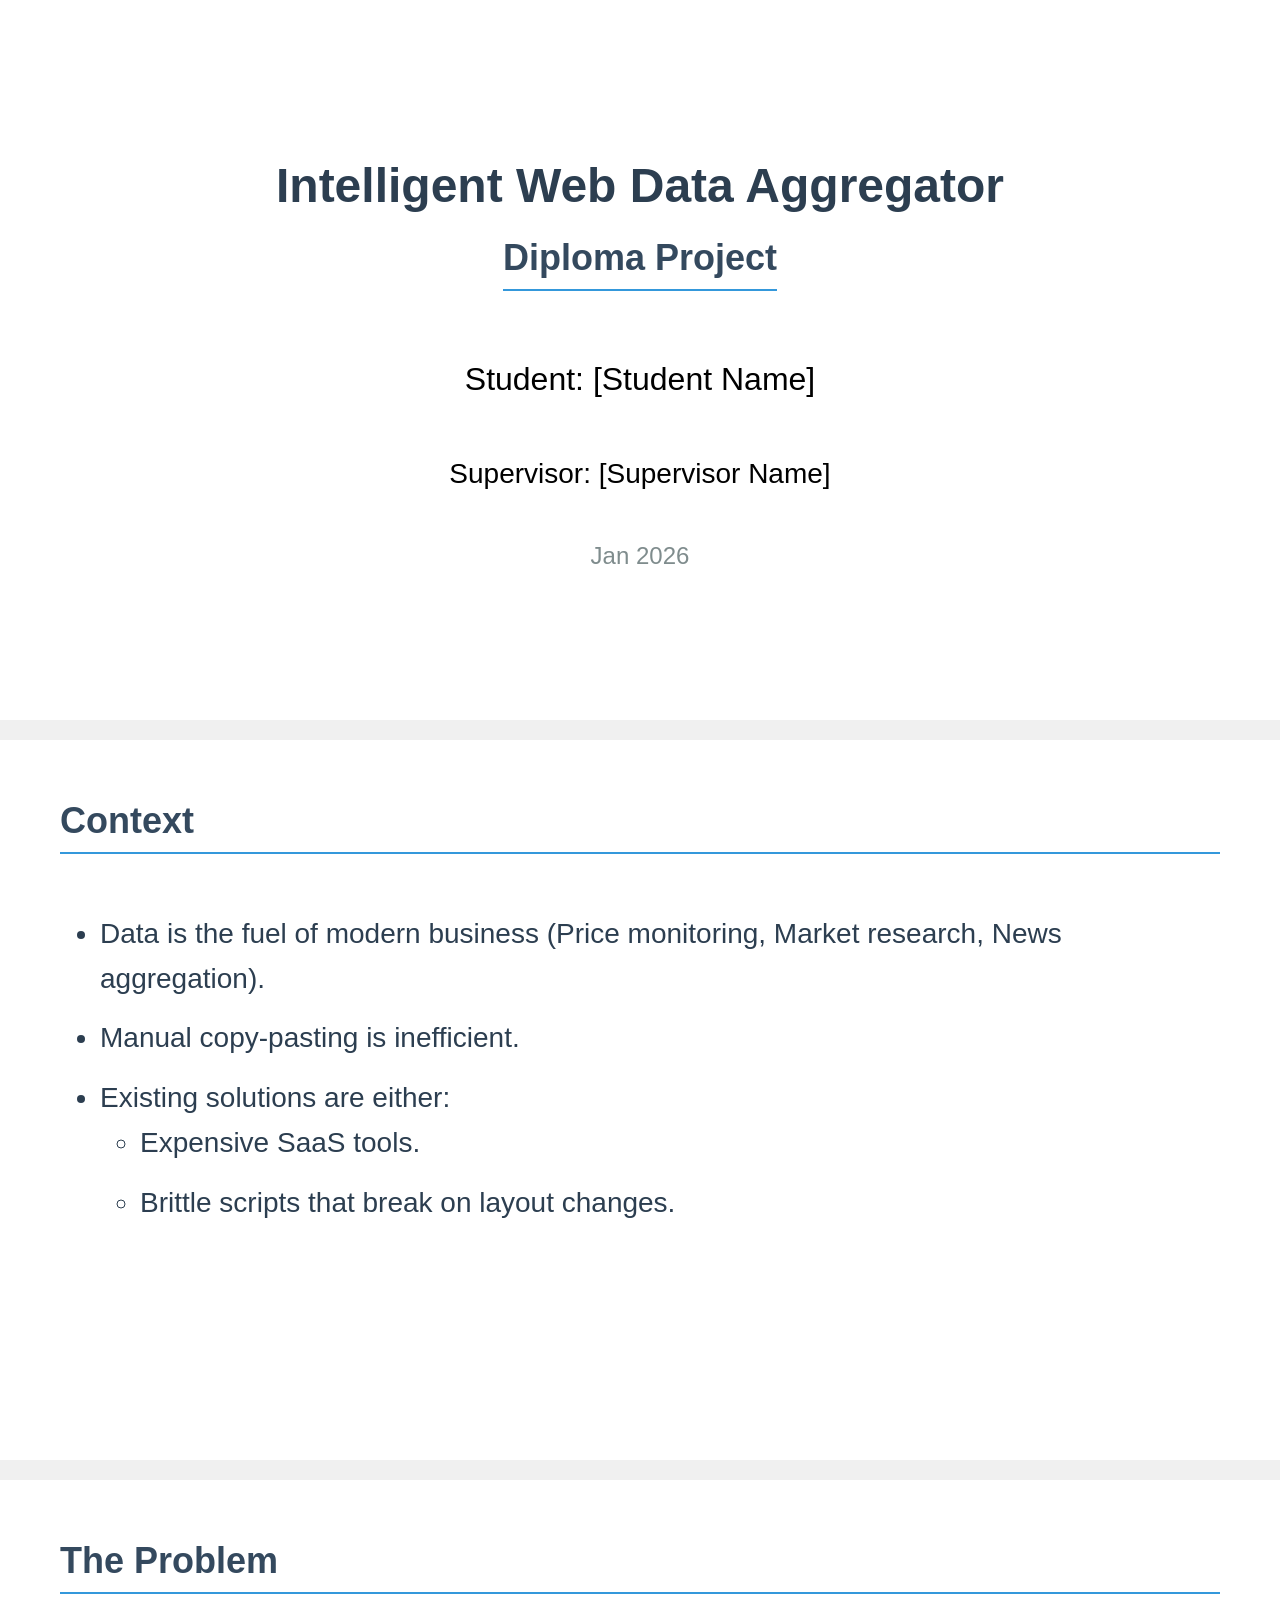
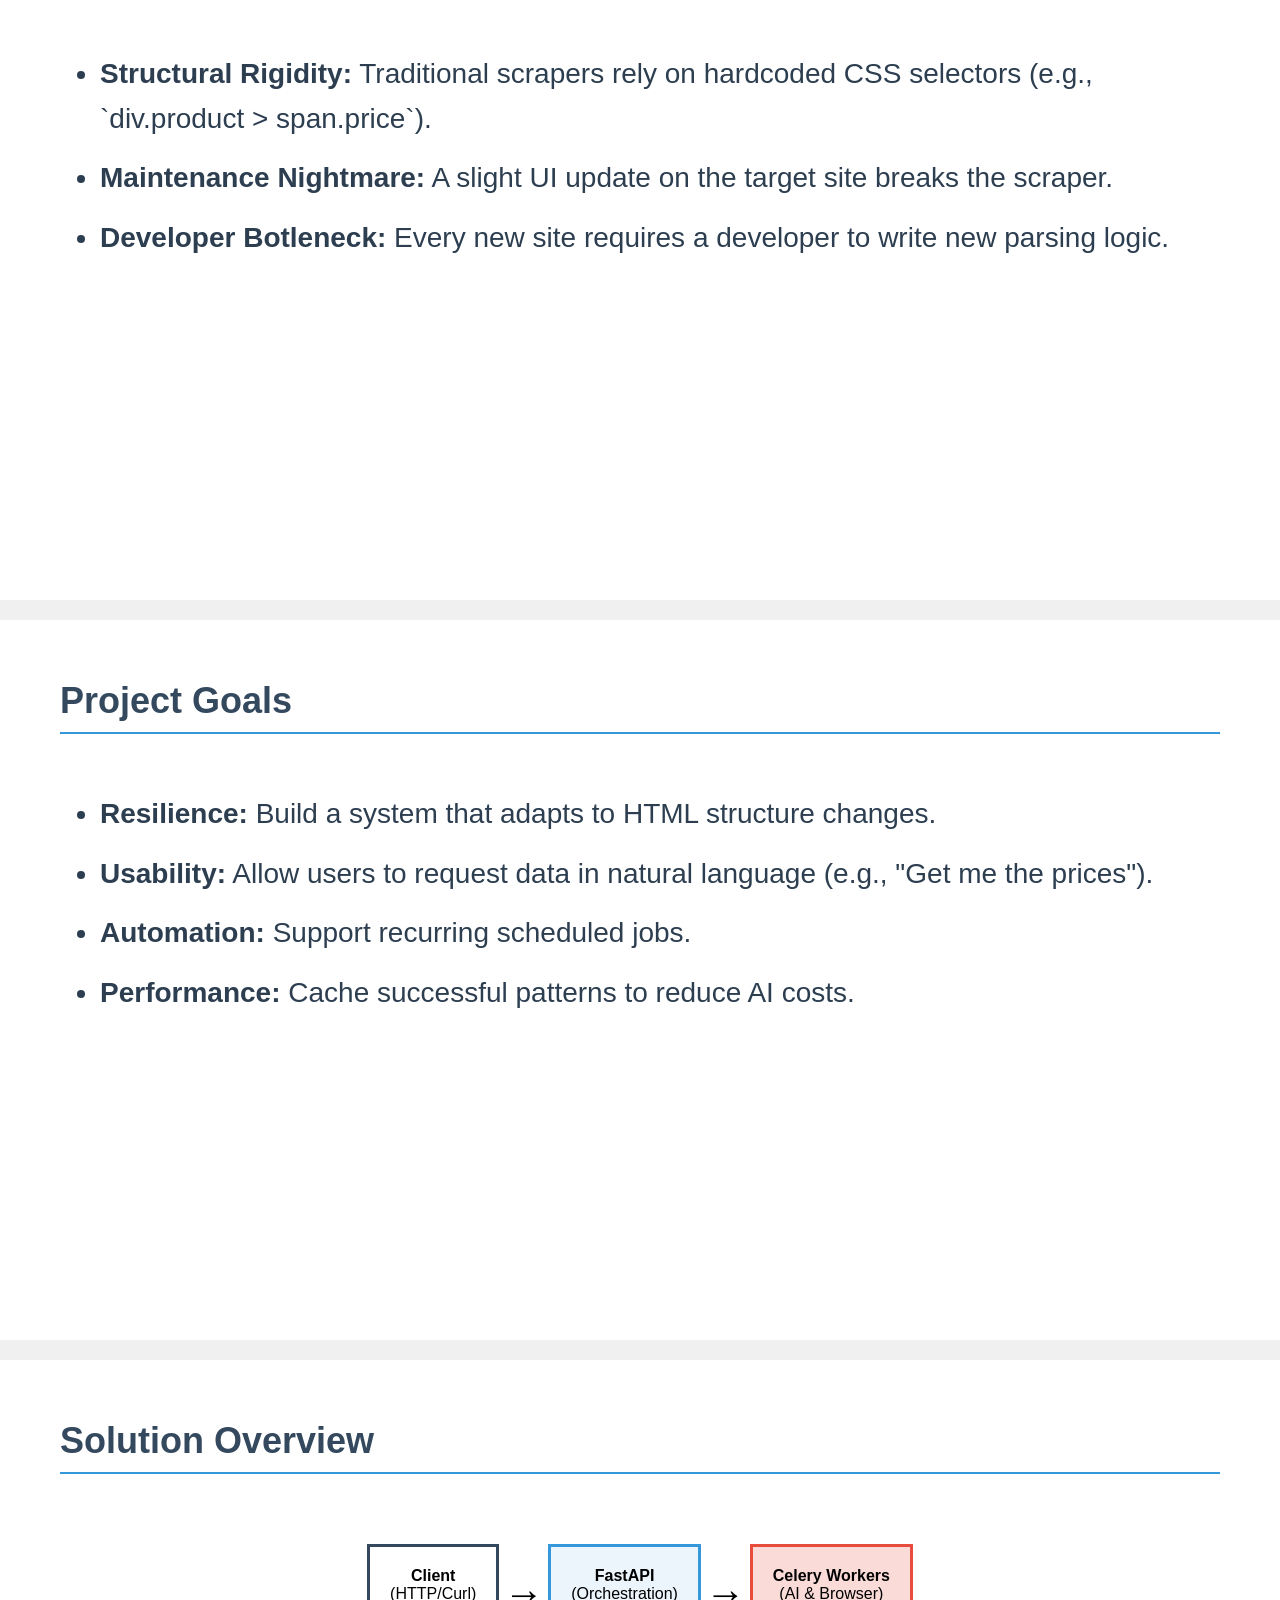
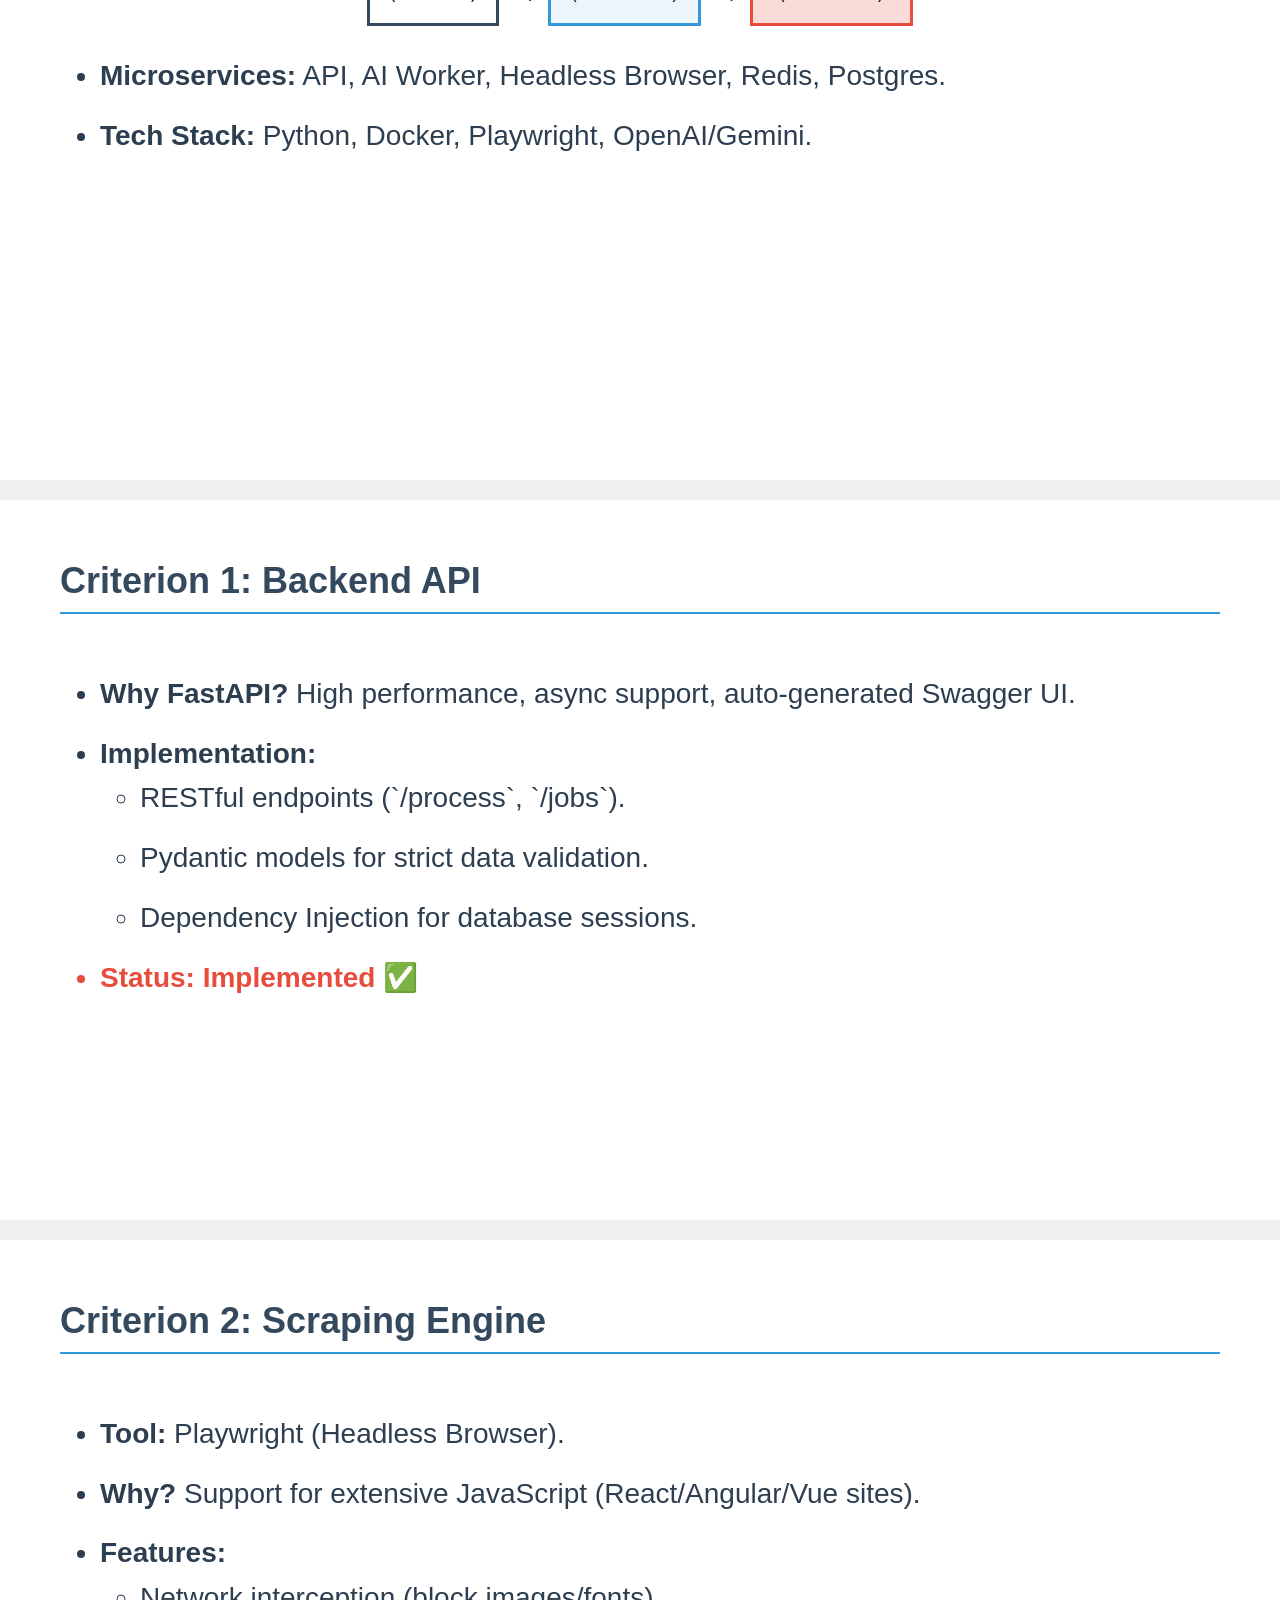
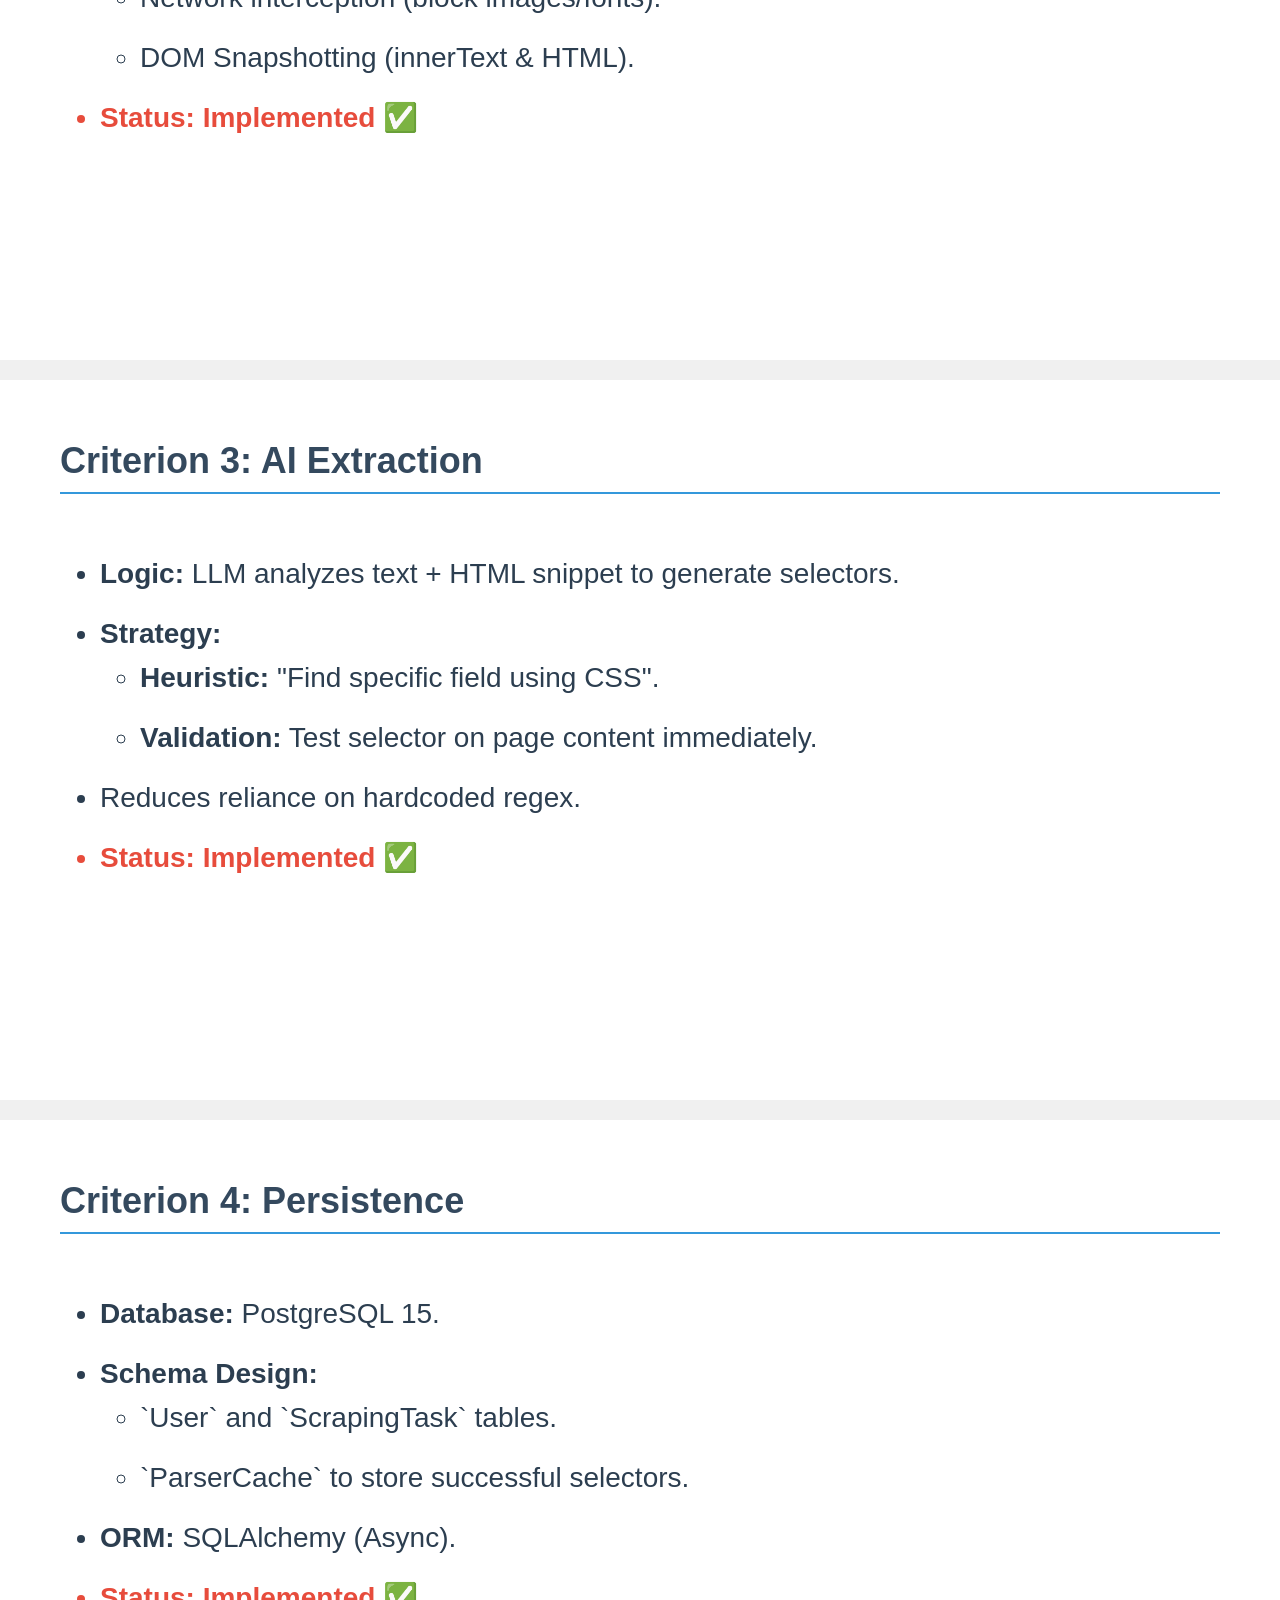
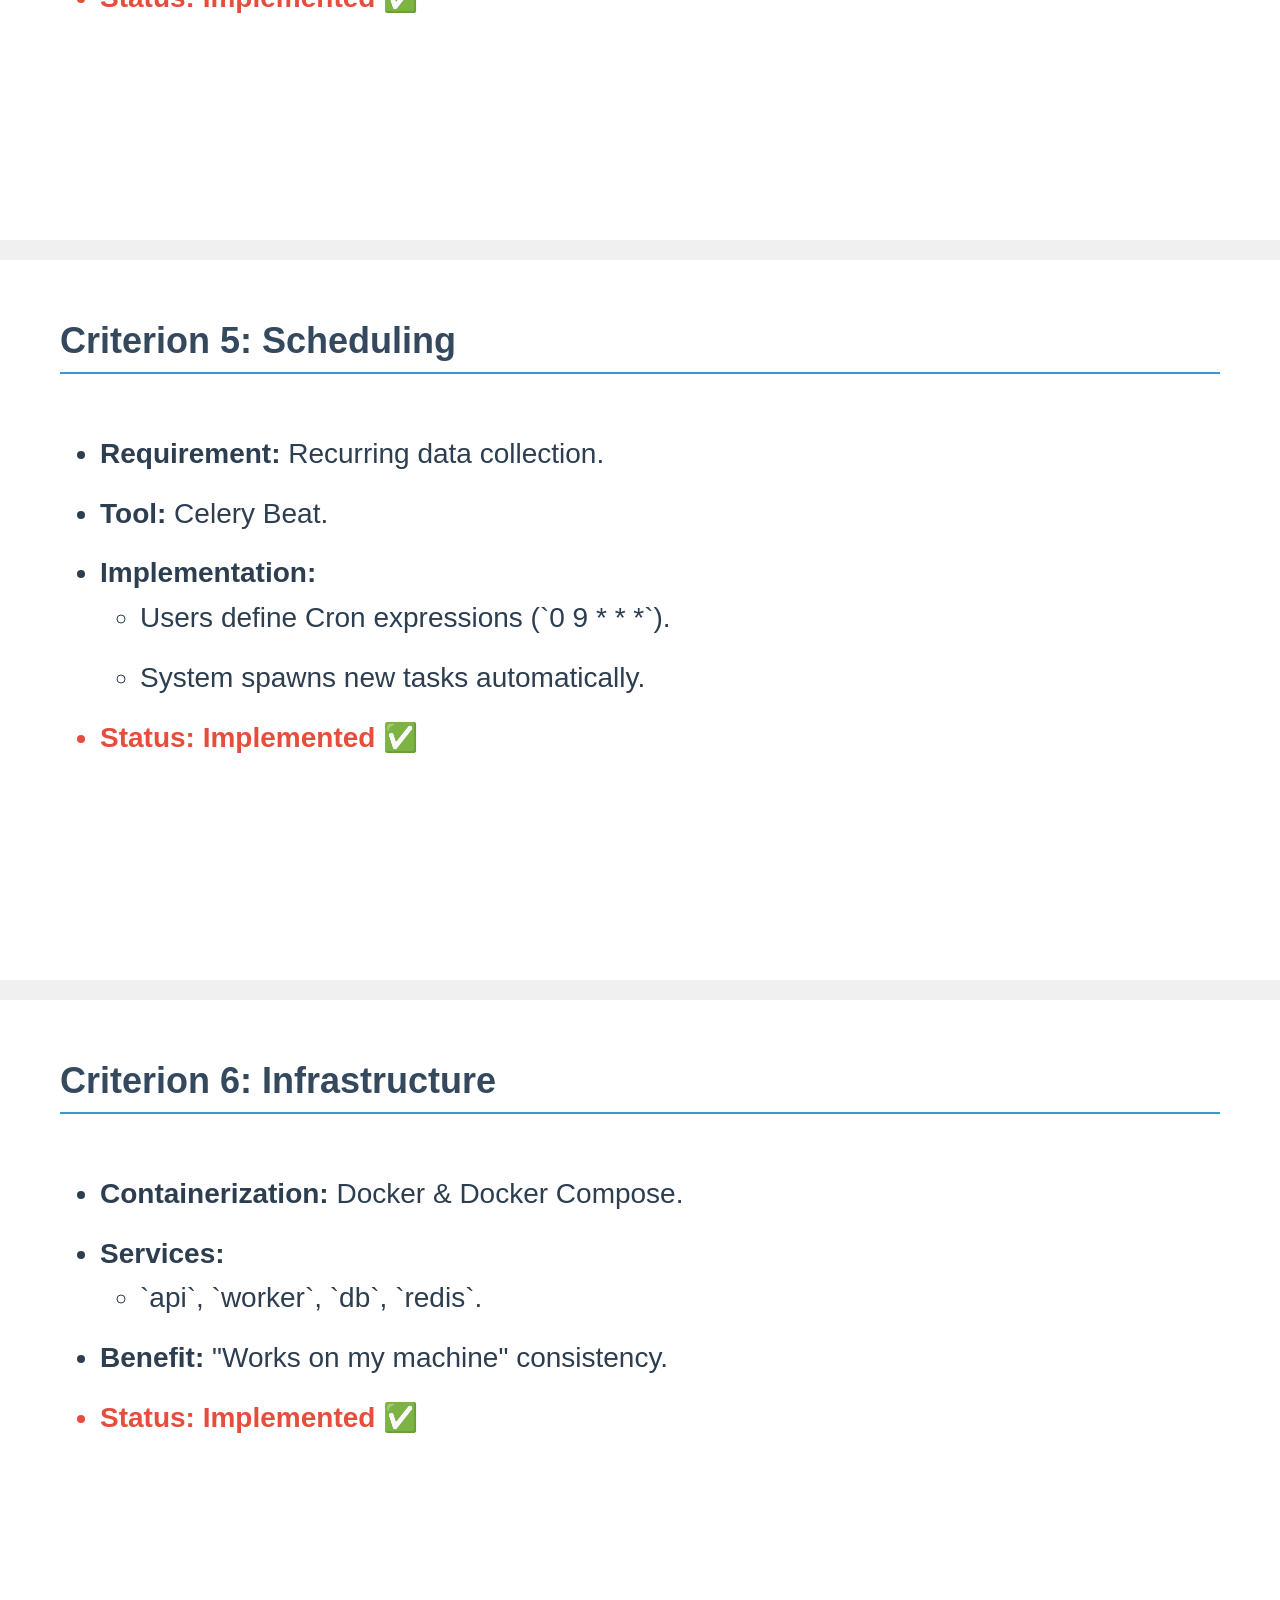
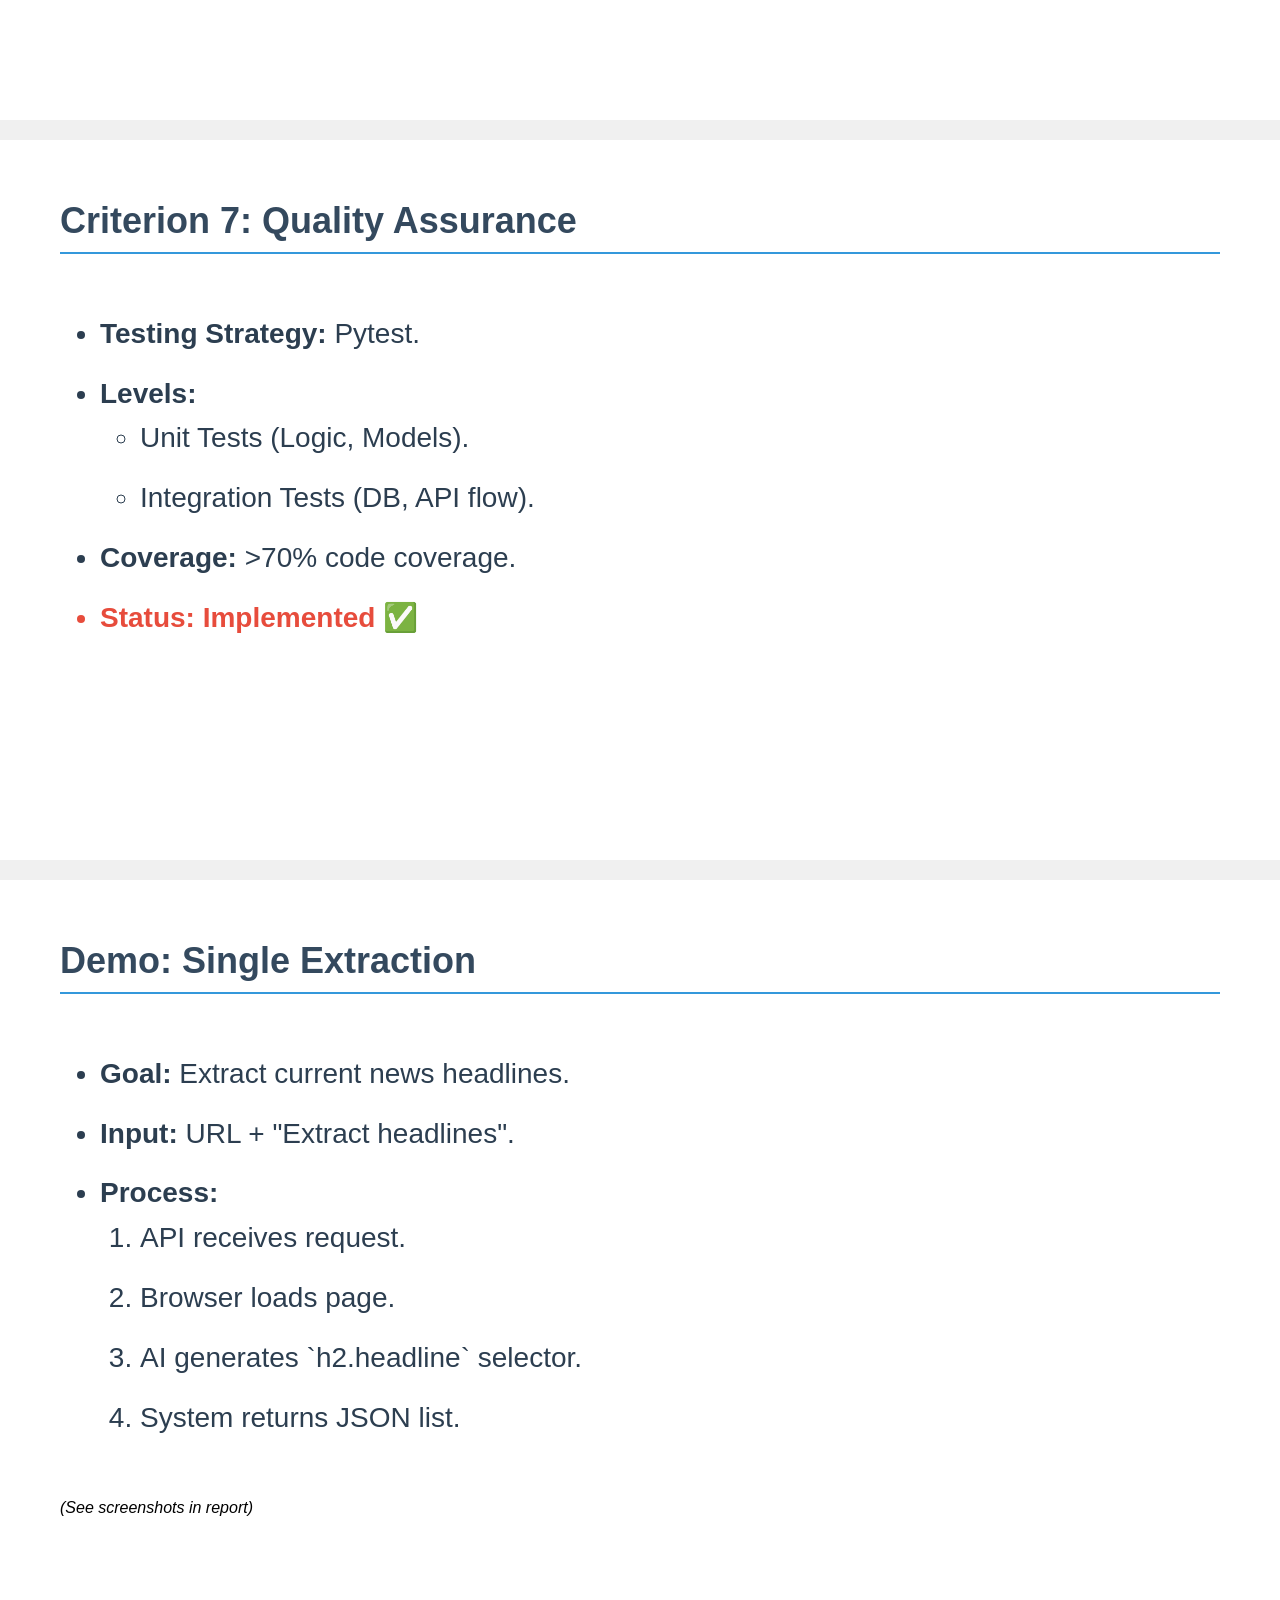
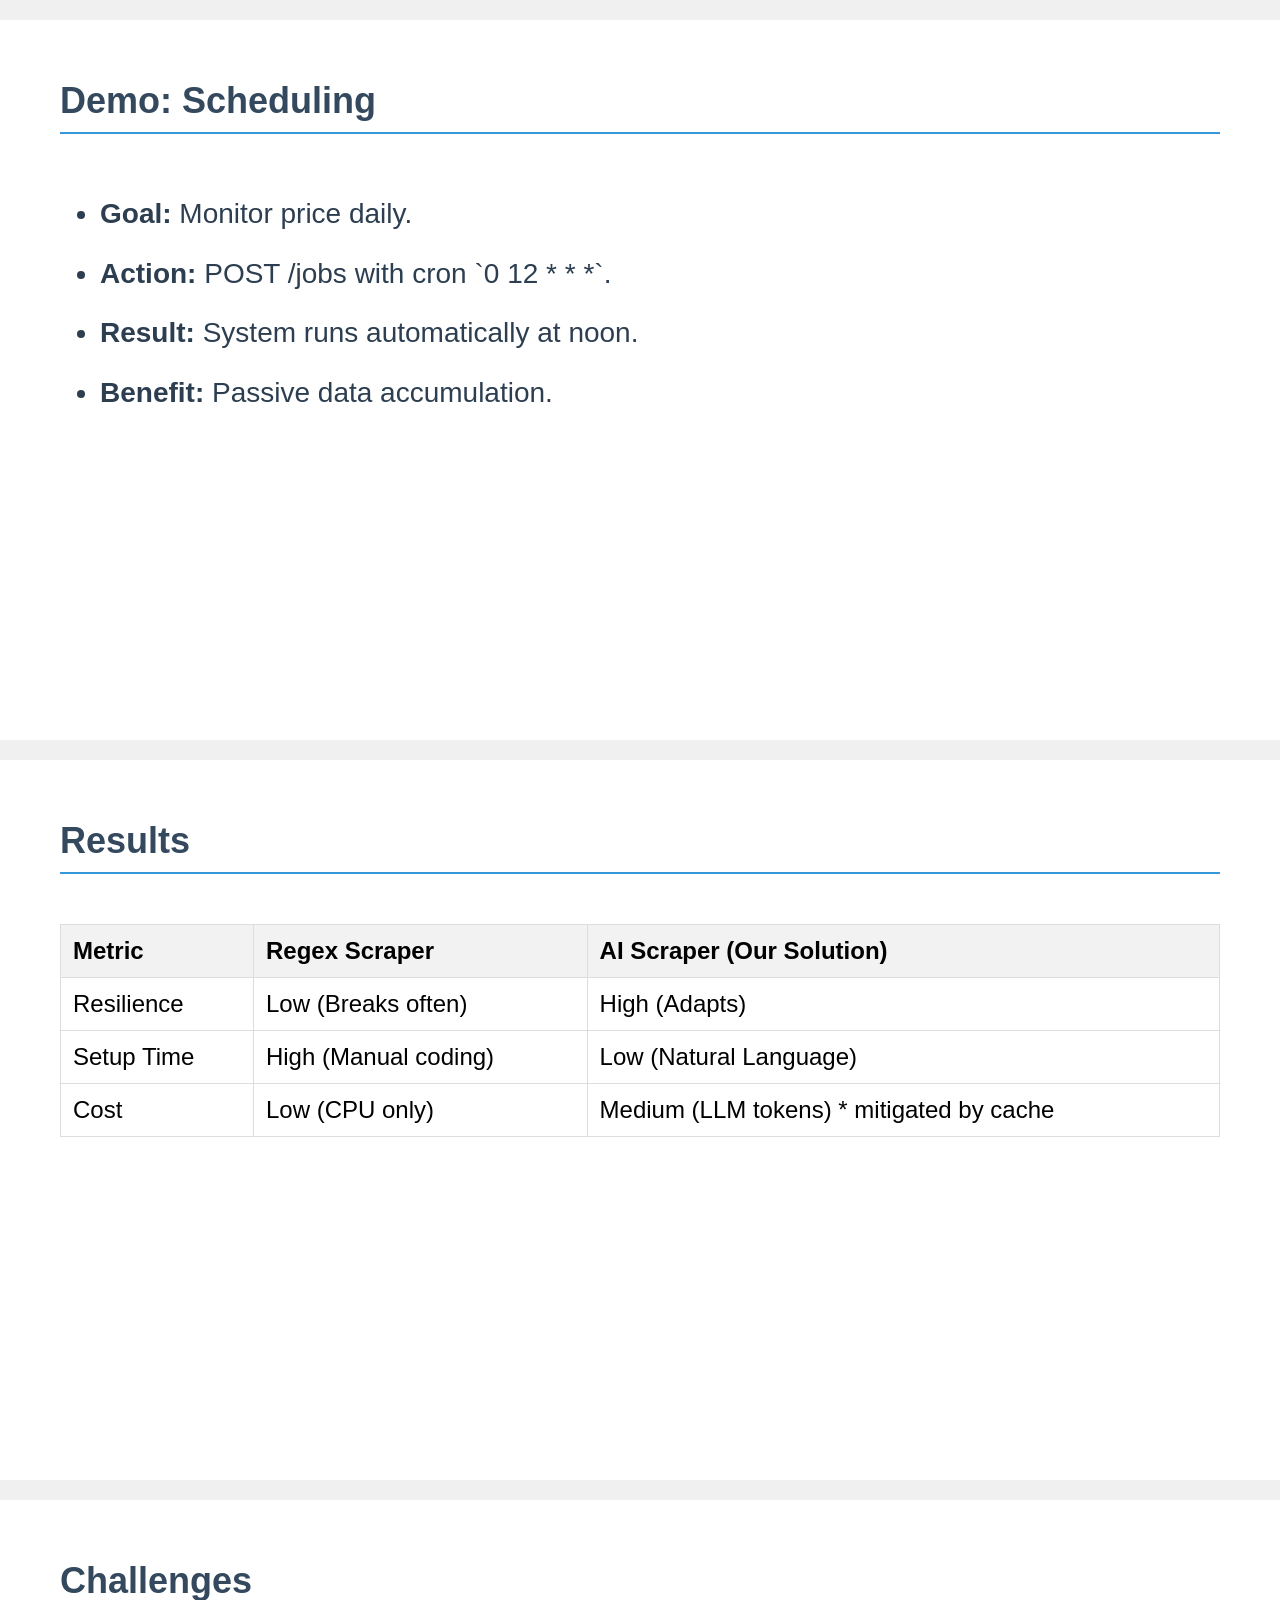
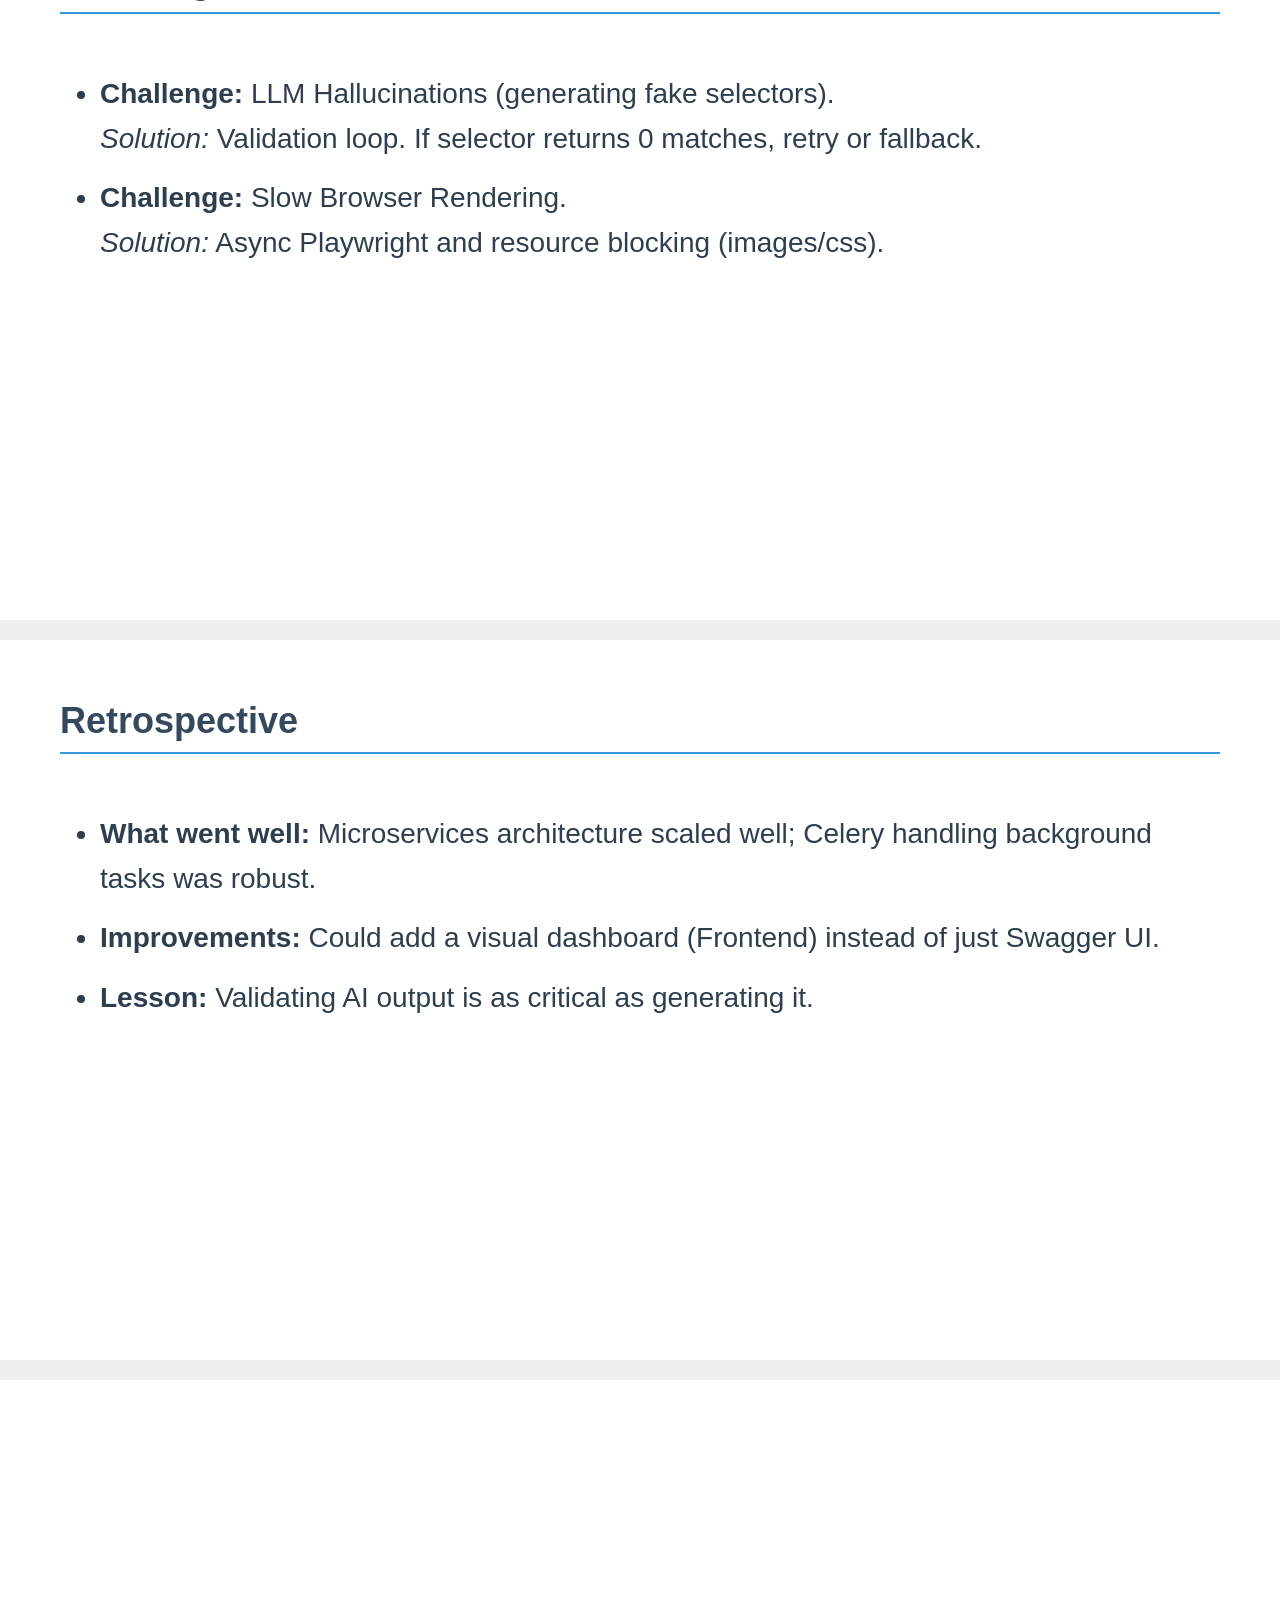
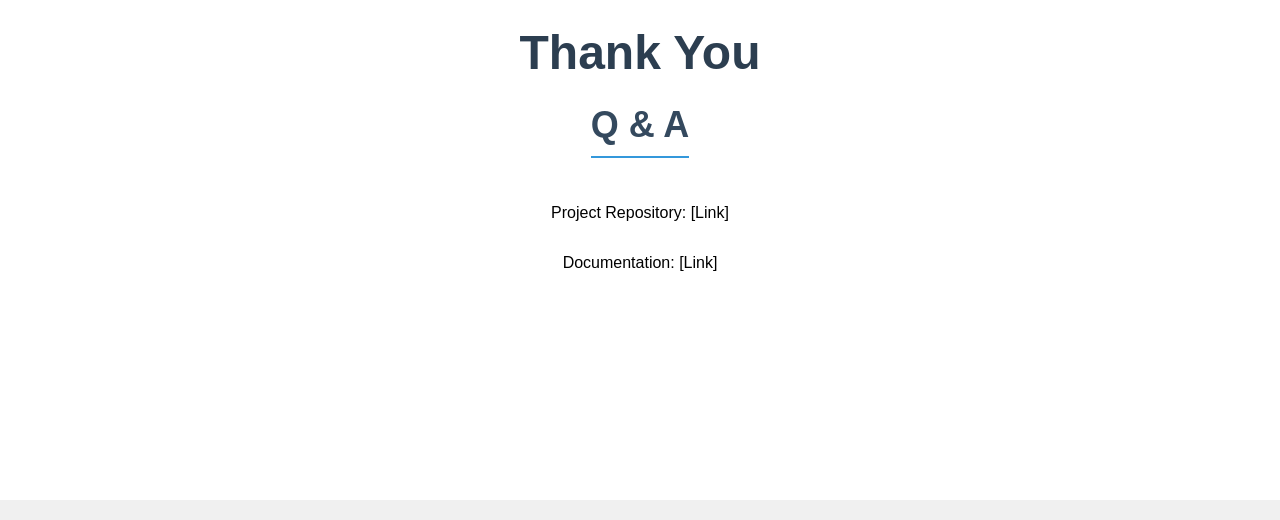
==== presentation/slides.html @ ee3cb3ef "final refinement" ====
<!DOCTYPE html>
<html>
<head>
    <style>
        body { margin: 0; font-family: 'Segoe UI', Arial, sans-serif; background: #f0f0f0; }
        .slide { 
            width: 1280px; height: 720px; 
            background: white; 
            margin: 0 auto 20px auto; 
            padding: 60px; 
            box-sizing: border-box;
            position: relative;
            page-break-after: always;
            display: flex;
            flex-direction: column;
        }
        h1 { color: #2c3e50; margin-bottom: 0.5em; font-size: 48px; }
        h2 { color: #34495e; font-size: 36px; border-bottom: 2px solid #3498db; padding-bottom: 10px; margin-top: 0; }
        ul { font-size: 28px; line-height: 1.6; color: #2c3e50; }
        li { margin-bottom: 15px; }
        .footer { position: absolute; bottom: 20px; right: 20px; font-size: 16px; color: #7f8c8d; }
        .center { display: flex; flex-direction: column; justify-content: center; align-items: center; height: 100%; text-align: center; }
        .highlight { color: #e74c3c; font-weight: bold; }
        table { width: 100%; border-collapse: collapse; margin-top: 20px; }
        th, td { border: 1px solid #ddd; padding: 12px; text-align: left; font-size: 24px; }
        th { background-color: #f2f2f2; }
    </style>
</head>
<body>

<!-- Slide 1: Title -->
<div class="slide">
    <div class="center">
        <h1>Intelligent Web Data Aggregator</h1>
        <h2>Diploma Project</h2>
        <p style="font-size: 32px; margin-top: 40px;">Student: [Student Name]</p>
        <p style="font-size: 28px;">Supervisor: [Supervisor Name]</p>
        <p style="font-size: 24px; color: #7f8c8d;">Jan 2026</p>
    </div>
</div>

<!-- Slide 2: Context -->
<div class="slide">
    <h2>Context</h2>
    <ul>
        <li>Data is the fuel of modern business (Price monitoring, Market research, News aggregation).</li>
        <li>Manual copy-pasting is inefficient.</li>
        <li>Existing solutions are either:
            <ul>
                <li>Expensive SaaS tools.</li>
                <li>Brittle scripts that break on layout changes.</li>
            </ul>
        </li>
    </ul>
</div>

<!-- Slide 3: Problem - The Breaking Point -->
<div class="slide">
    <h2>The Problem</h2>
    <ul>
        <li><strong>Structural Rigidity:</strong> Traditional scrapers rely on hardcoded CSS selectors (e.g., `div.product > span.price`).</li>
        <li><strong>Maintenance Nightmare:</strong> A slight UI update on the target site breaks the scraper.</li>
        <li><strong>Developer Botleneck:</strong> Every new site requires a developer to write new parsing logic.</li>
    </ul>
</div>

<!-- Slide 4: Goals -->
<div class="slide">
    <h2>Project Goals</h2>
    <ul>
        <li><strong>Resilience:</strong> Build a system that adapts to HTML structure changes.</li>
        <li><strong>Usability:</strong> Allow users to request data in natural language (e.g., "Get me the prices").</li>
        <li><strong>Automation:</strong> Support recurring scheduled jobs.</li>
        <li><strong>Performance:</strong> Cache successful patterns to reduce AI costs.</li>
    </ul>
</div>

<!-- Slide 5: Solution Architecture -->
<div class="slide">
    <h2>Solution Overview</h2>
    <div style="text-align: center; margin-top: 40px;">
        <div style="border: 3px solid #34495e; padding: 20px; display: inline-block;">
            <strong>Client</strong><br>(HTTP/Curl)
        </div>
        <div style="font-size: 40px; display: inline-block; vertical-align: middle;">&#8594;</div>
        <div style="border: 3px solid #3498db; padding: 20px; display: inline-block; background: #ebf5fb;">
            <strong>FastAPI</strong><br>(Orchestration)
        </div>
        <div style="font-size: 40px; display: inline-block; vertical-align: middle;">&#8594;</div>
        <div style="border: 3px solid #e74c3c; padding: 20px; display: inline-block; background: #fadbd8;">
            <strong>Celery Workers</strong><br>(AI & Browser)
        </div>
    </div>
    <ul>
        <li><strong>Microservices:</strong> API, AI Worker, Headless Browser, Redis, Postgres.</li>
        <li><strong>Tech Stack:</strong> Python, Docker, Playwright, OpenAI/Gemini.</li>
    </ul>
</div>

<!-- Slide 6: Criterion 1 - Backend -->
<div class="slide">
    <h2>Criterion 1: Backend API</h2>
    <ul>
        <li><strong>Why FastAPI?</strong> High performance, async support, auto-generated Swagger UI.</li>
        <li><strong>Implementation:</strong>
            <ul>
                <li>RESTful endpoints (`/process`, `/jobs`).</li>
                <li>Pydantic models for strict data validation.</li>
                <li>Dependency Injection for database sessions.</li>
            </ul>
        </li>
        <li class="highlight">Status: Implemented ✅</li>
    </ul>
</div>

<!-- Slide 7: Criterion 2 - Web Scraping -->
<div class="slide">
    <h2>Criterion 2: Scraping Engine</h2>
    <ul>
        <li><strong>Tool:</strong> Playwright (Headless Browser).</li>
        <li><strong>Why?</strong> Support for extensive JavaScript (React/Angular/Vue sites).</li>
        <li><strong>Features:</strong>
            <ul>
                <li>Network interception (block images/fonts).</li>
                <li>DOM Snapshotting (innerText & HTML).</li>
            </ul>
        </li>
        <li class="highlight">Status: Implemented ✅</li>
    </ul>
</div>

<!-- Slide 8: Criterion 3 - AI Intelligence -->
<div class="slide">
    <h2>Criterion 3: AI Extraction</h2>
    <ul>
        <li><strong>Logic:</strong> LLM analyzes text + HTML snippet to generate selectors.</li>
        <li><strong>Strategy:</strong>
            <ul>
                <li><strong>Heuristic:</strong> "Find specific field using CSS".</li>
                <li><strong>Validation:</strong> Test selector on page content immediately.</li>
            </ul>
        </li>
        <li>Reduces reliance on hardcoded regex.</li>
        <li class="highlight">Status: Implemented ✅</li>
    </ul>
</div>

<!-- Slide 9: Criterion 4 - Data Storage -->
<div class="slide">
    <h2>Criterion 4: Persistence</h2>
    <ul>
        <li><strong>Database:</strong> PostgreSQL 15.</li>
        <li><strong>Schema Design:</strong>
            <ul>
                <li>`User` and `ScrapingTask` tables.</li>
                <li>`ParserCache` to store successful selectors.</li>
            </ul>
        </li>
        <li><strong>ORM:</strong> SQLAlchemy (Async).</li>
        <li class="highlight">Status: Implemented ✅</li>
    </ul>
</div>

<!-- Slide 10: Criterion 5 - Scheduling -->
<div class="slide">
    <h2>Criterion 5: Scheduling</h2>
    <ul>
        <li><strong>Requirement:</strong> Recurring data collection.</li>
        <li><strong>Tool:</strong> Celery Beat.</li>
        <li><strong>Implementation:</strong> 
            <ul>
                <li>Users define Cron expressions (`0 9 * * *`).</li>
                <li>System spawns new tasks automatically.</li>
            </ul>
        </li>
        <li class="highlight">Status: Implemented ✅</li>
    </ul>
</div>

<!-- Slide 11: Criterion 6 - Infrastructure -->
<div class="slide">
    <h2>Criterion 6: Infrastructure</h2>
    <ul>
        <li><strong>Containerization:</strong> Docker & Docker Compose.</li>
        <li><strong>Services:</strong> 
            <ul>
                <li>`api`, `worker`, `db`, `redis`.</li>
            </ul>
        </li>
        <li><strong>Benefit:</strong> "Works on my machine" consistency.</li>
        <li class="highlight">Status: Implemented ✅</li>
    </ul>
</div>

<!-- Slide 12: Criterion 7 - QA -->
<div class="slide">
    <h2>Criterion 7: Quality Assurance</h2>
    <ul>
        <li><strong>Testing Strategy:</strong> Pytest.</li>
        <li><strong>Levels:</strong>
            <ul>
                <li>Unit Tests (Logic, Models).</li>
                <li>Integration Tests (DB, API flow).</li>
            </ul>
        </li>
        <li><strong>Coverage:</strong> >70% code coverage.</li>
        <li class="highlight">Status: Implemented ✅</li>
    </ul>
</div>

<!-- Slide 13: Demo Scenario 1 -->
<div class="slide">
    <h2>Demo: Single Extraction</h2>
    <ul>
        <li><strong>Goal:</strong> Extract current news headlines.</li>
        <li><strong>Input:</strong> URL + "Extract headlines".</li>
        <li><strong>Process:</strong> 
            <ol>
                <li>API receives request.</li>
                <li>Browser loads page.</li>
                <li>AI generates `h2.headline` selector.</li>
                <li>System returns JSON list.</li>
            </ol>
        </li>
    </ul>
    <p><em>(See screenshots in report)</em></p>
</div>

<!-- Slide 14: Demo 2 & Scheduling -->
<div class="slide">
    <h2>Demo: Scheduling</h2>
    <ul>
        <li><strong>Goal:</strong> Monitor price daily.</li>
        <li><strong>Action:</strong> POST /jobs with cron `0 12 * * *`.</li>
        <li><strong>Result:</strong> System runs automatically at noon.</li>
        <li><strong>Benefit:</strong> Passive data accumulation.</li>
    </ul>
</div>

<!-- Slide 15: Results -->
<div class="slide">
    <h2>Results</h2>
    <table>
        <tr>
            <th>Metric</th>
            <th>Regex Scraper</th>
            <th>AI Scraper (Our Solution)</th>
        </tr>
        <tr>
            <td>Resilience</td>
            <td>Low (Breaks often)</td>
            <td>High (Adapts)</td>
        </tr>
        <tr>
            <td>Setup Time</td>
            <td>High (Manual coding)</td>
            <td>Low (Natural Language)</td>
        </tr>
        <tr>
            <td>Cost</td>
            <td>Low (CPU only)</td>
            <td>Medium (LLM tokens) * mitigated by cache</td>
        </tr>
    </table>
</div>

<!-- Slide 16: Challenges & Solutions -->
<div class="slide">
    <h2>Challenges</h2>
    <ul>
        <li><strong>Challenge:</strong> LLM Hallucinations (generating fake selectors).
            <br><em>Solution:</em> Validation loop. If selector returns 0 matches, retry or fallback.</li>
        <li><strong>Challenge:</strong> Slow Browser Rendering.
            <br><em>Solution:</em> Async Playwright and resource blocking (images/css).</li>
    </ul>
</div>

<!-- Slide 17: Retrospective -->
<div class="slide">
    <h2>Retrospective</h2>
    <ul>
        <li><strong>What went well:</strong> Microservices architecture scaled well; Celery handling background tasks was robust.</li>
        <li><strong>Improvements:</strong> Could add a visual dashboard (Frontend) instead of just Swagger UI.</li>
        <li><strong>Lesson:</strong> Validating AI output is as critical as generating it.</li>
    </ul>
</div>

<!-- Slide 18: Conclusion -->
<div class="slide">
    <div class="center">
        <h1>Thank You</h1>
        <h2>Q & A</h2>
        <p>Project Repository: [Link]</p>
        <p>Documentation: [Link]</p>
    </div>
</div>

</body>
</html>
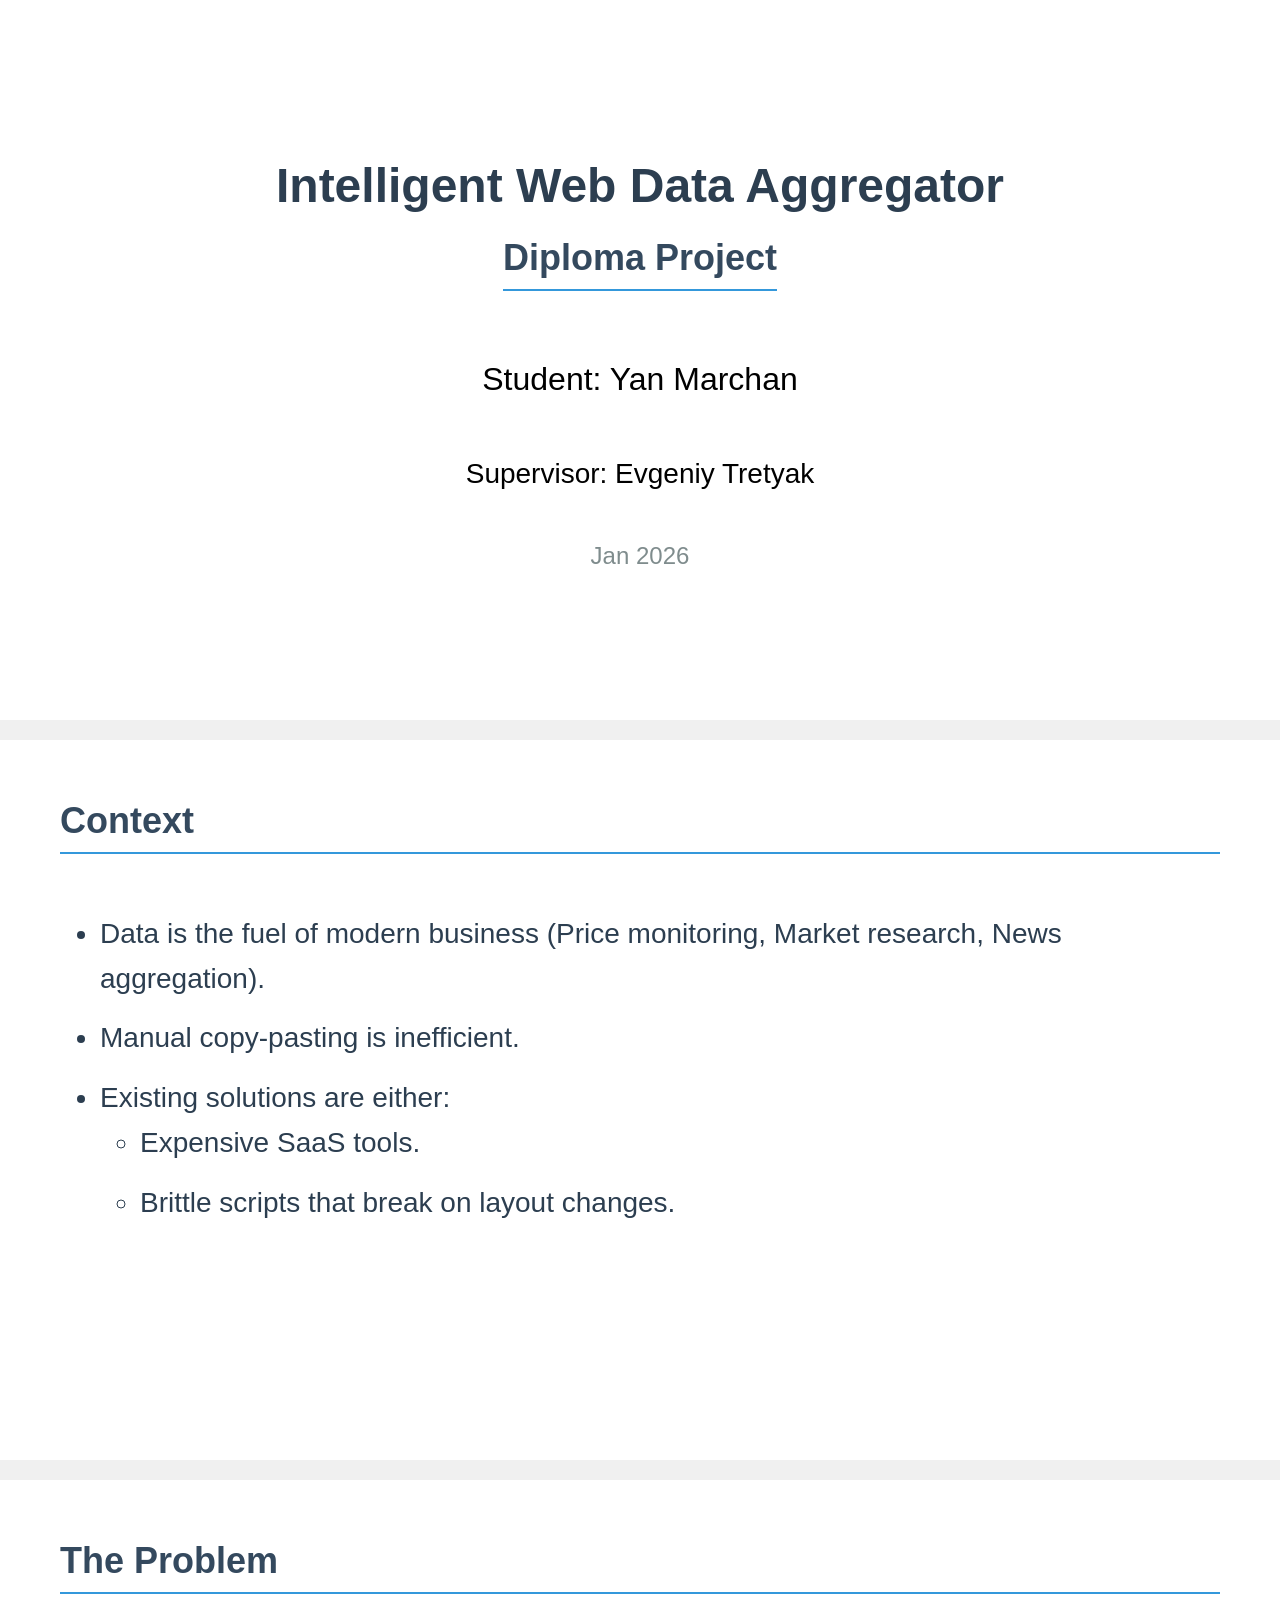
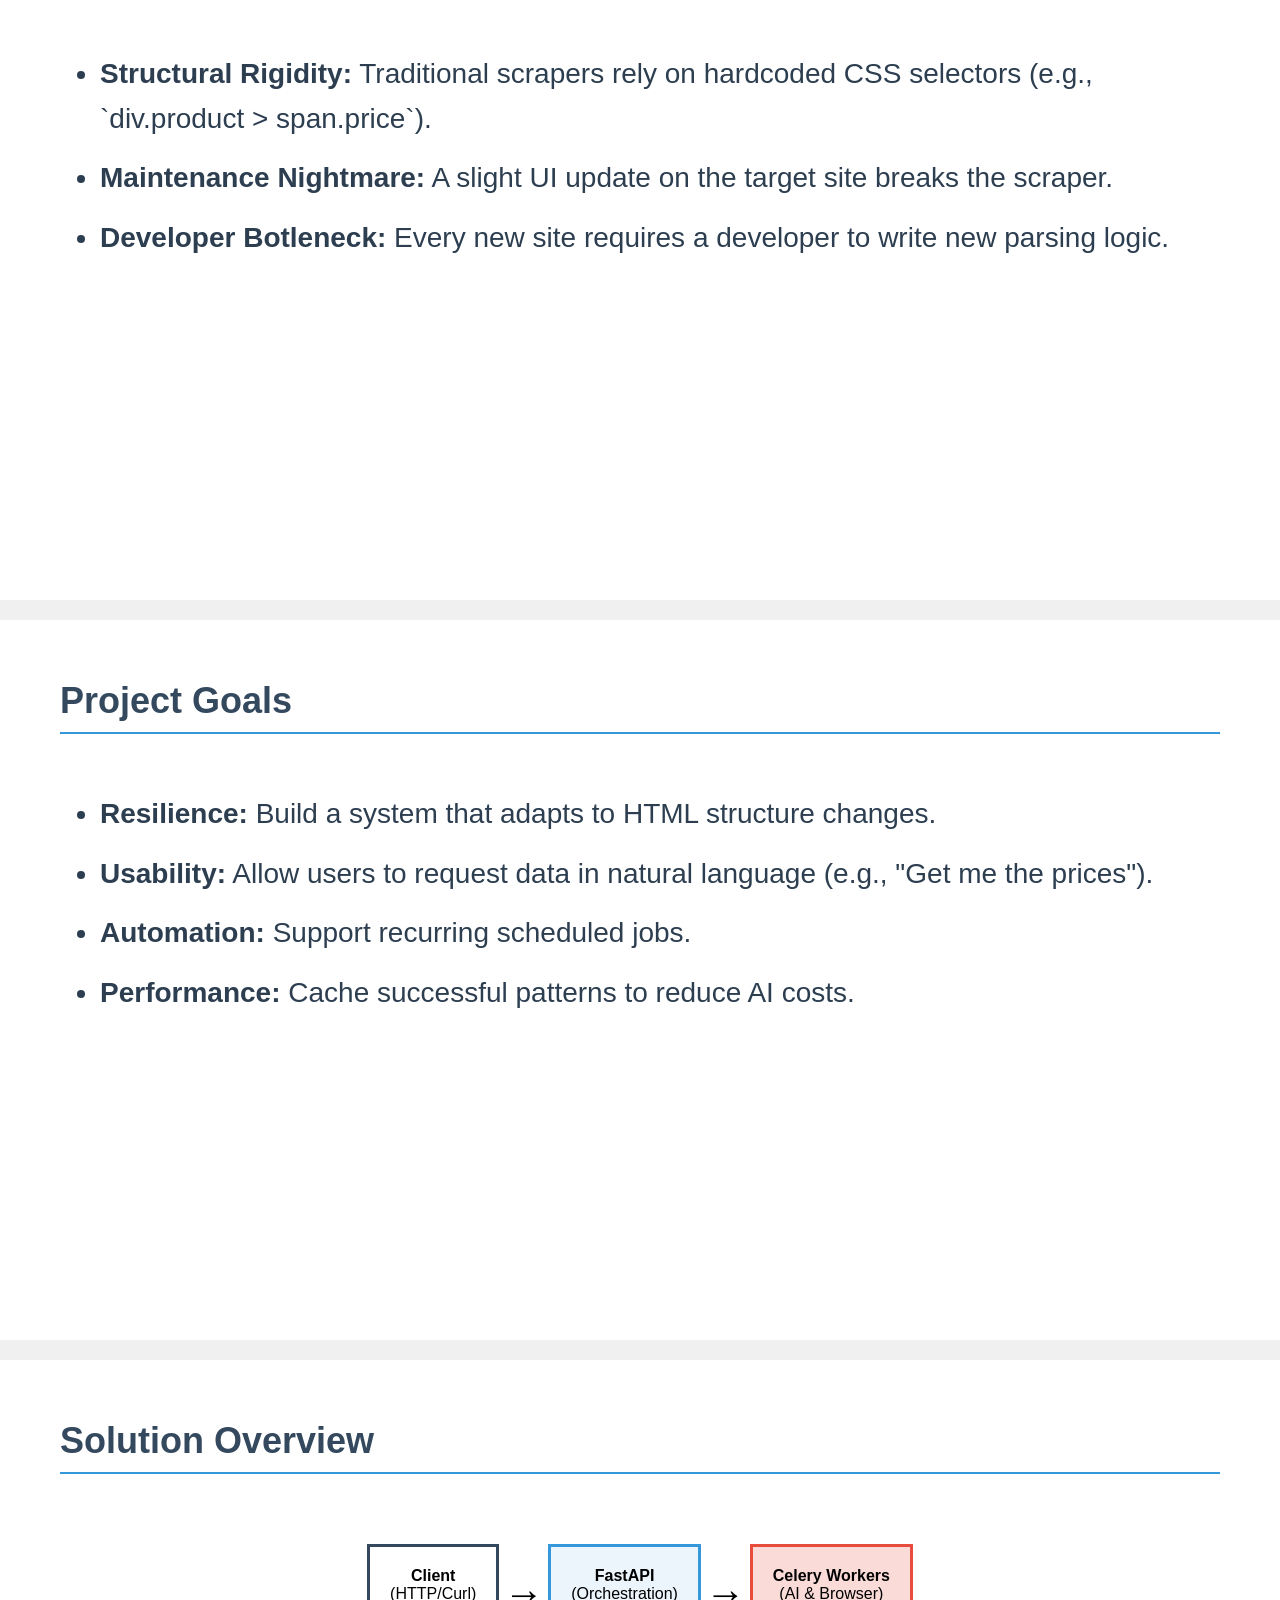
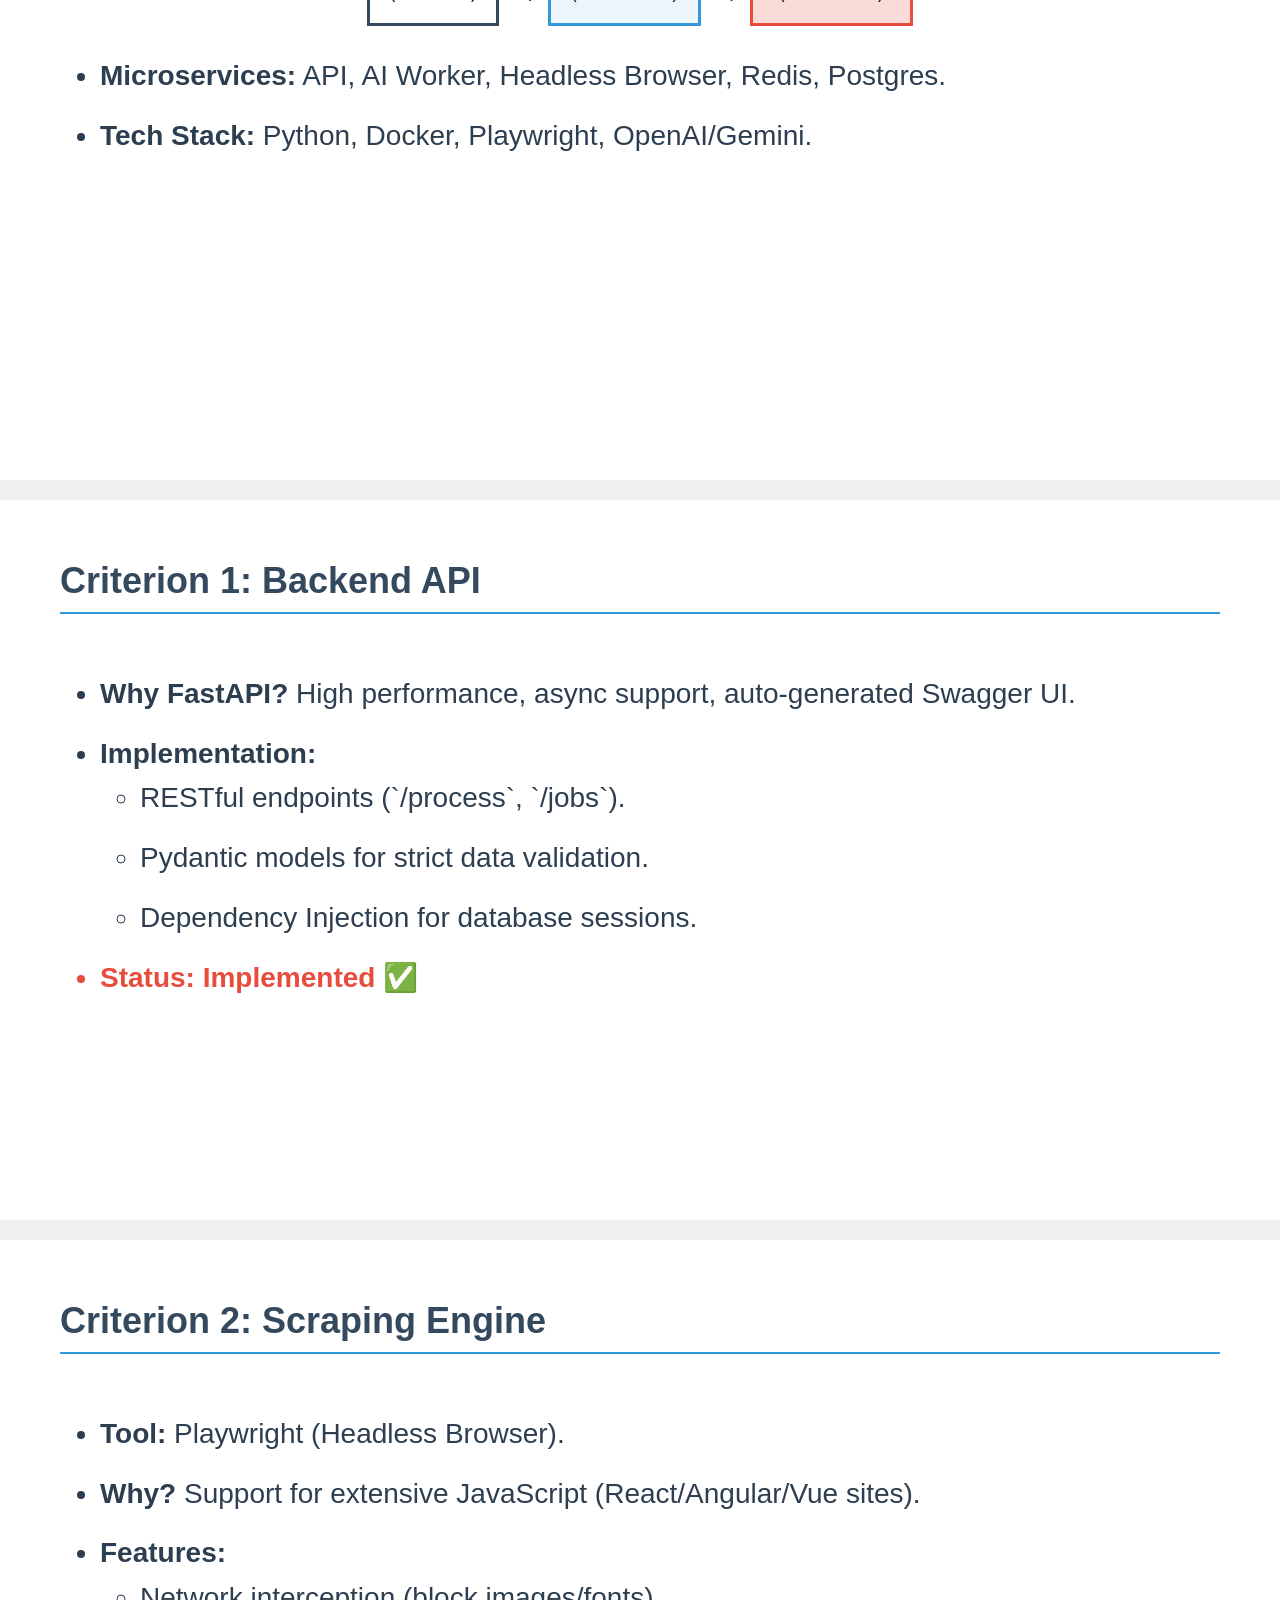
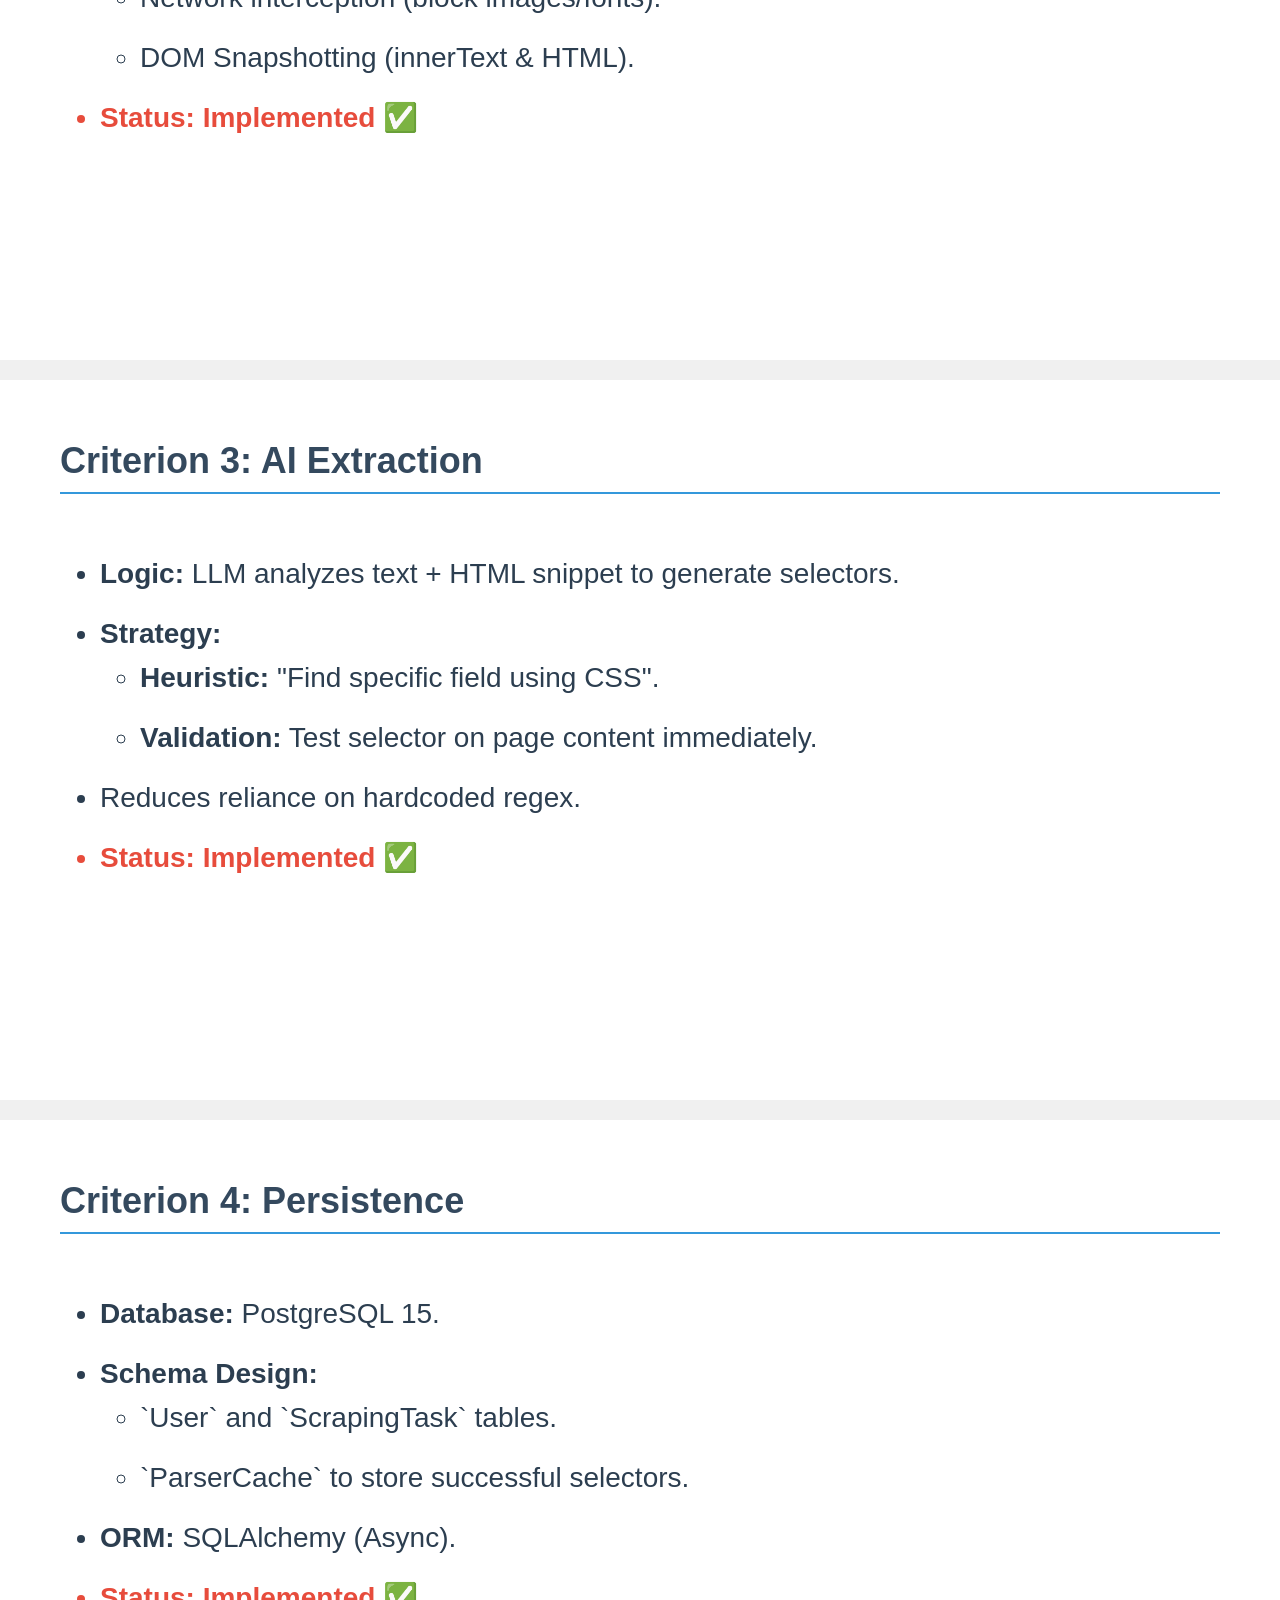
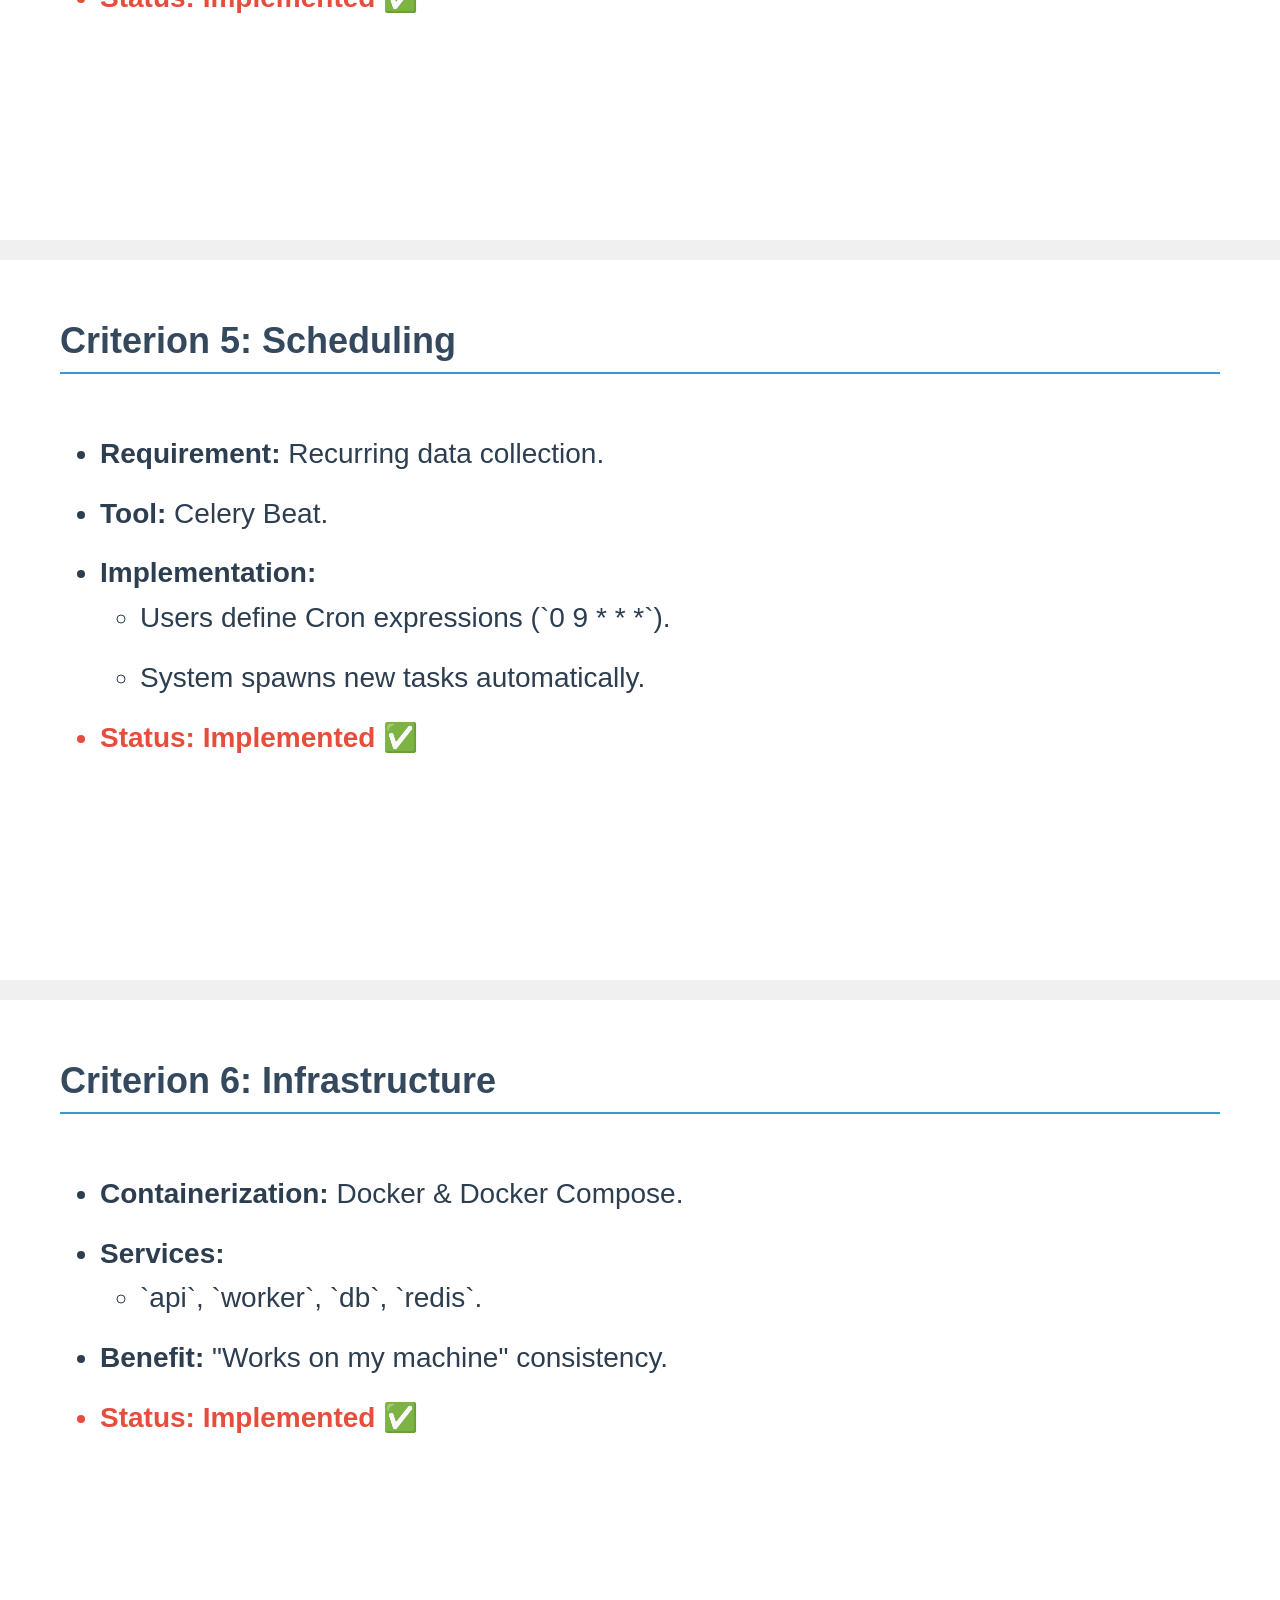
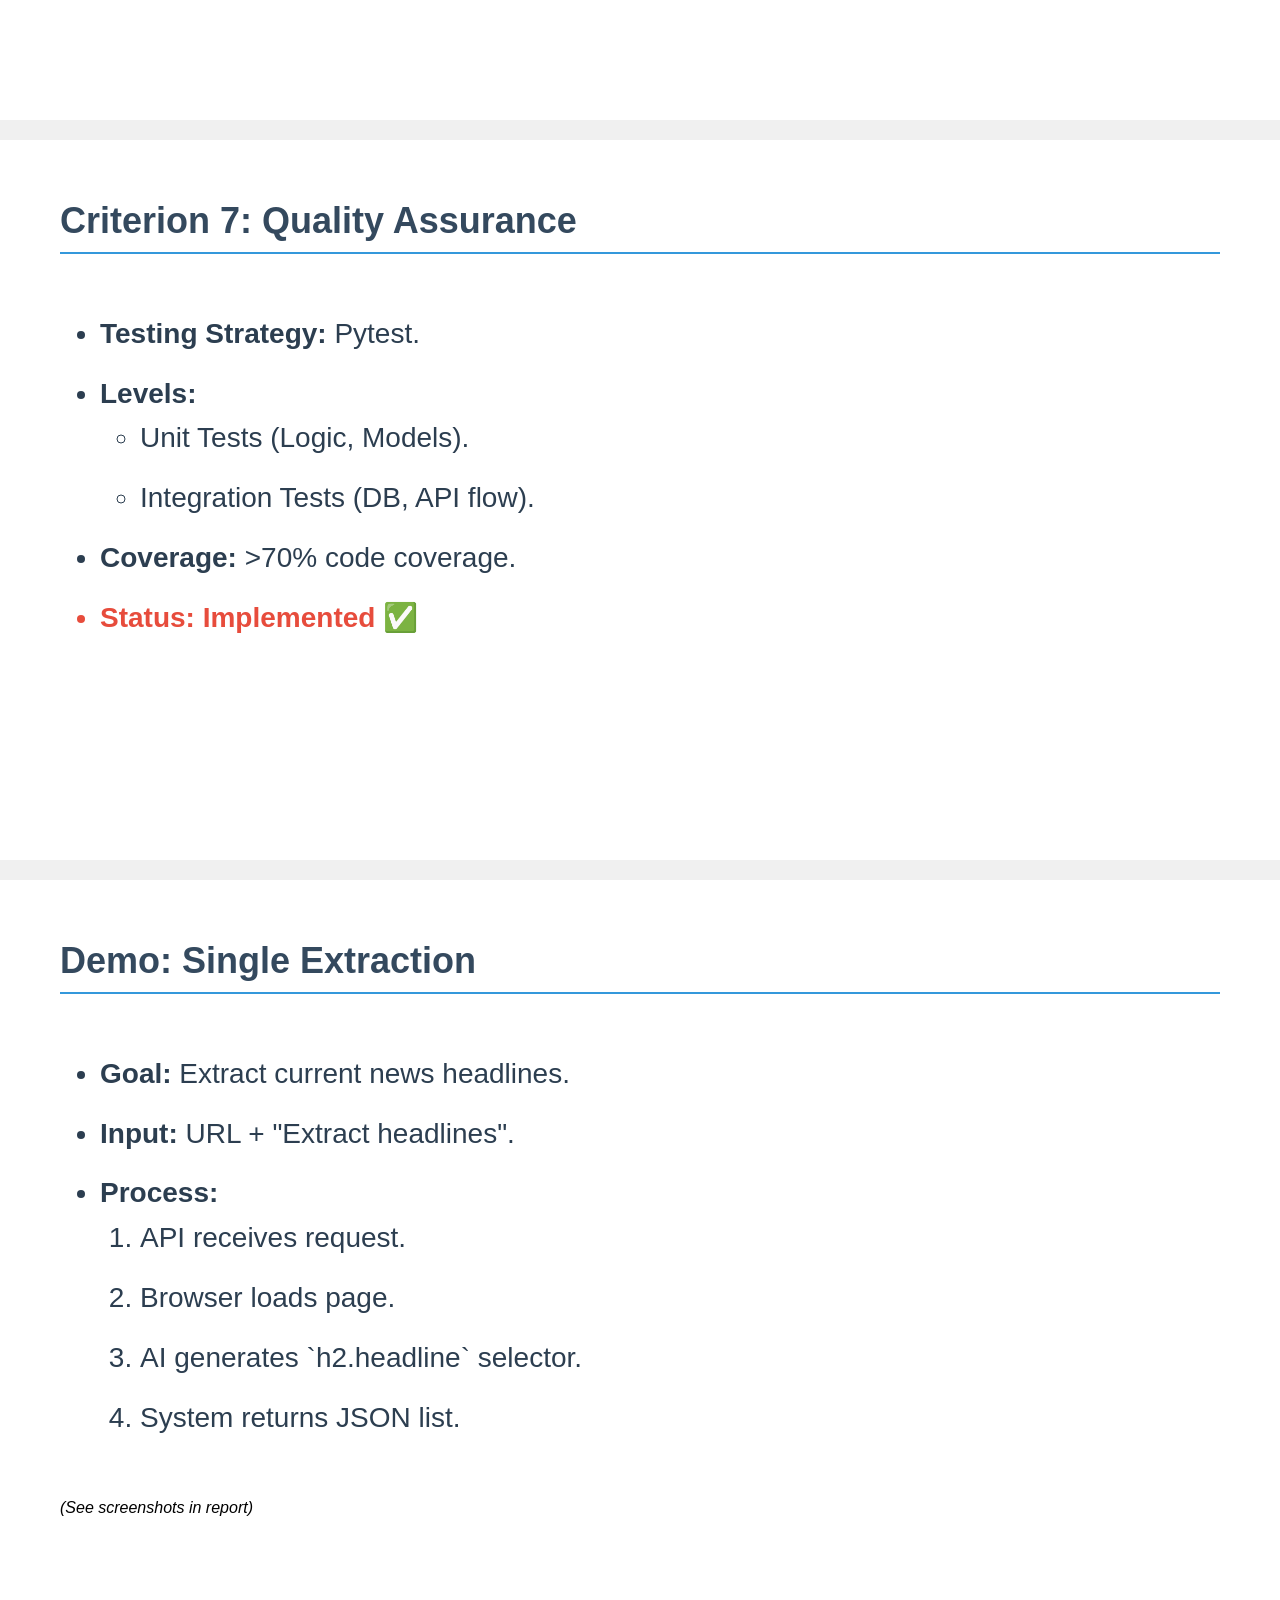
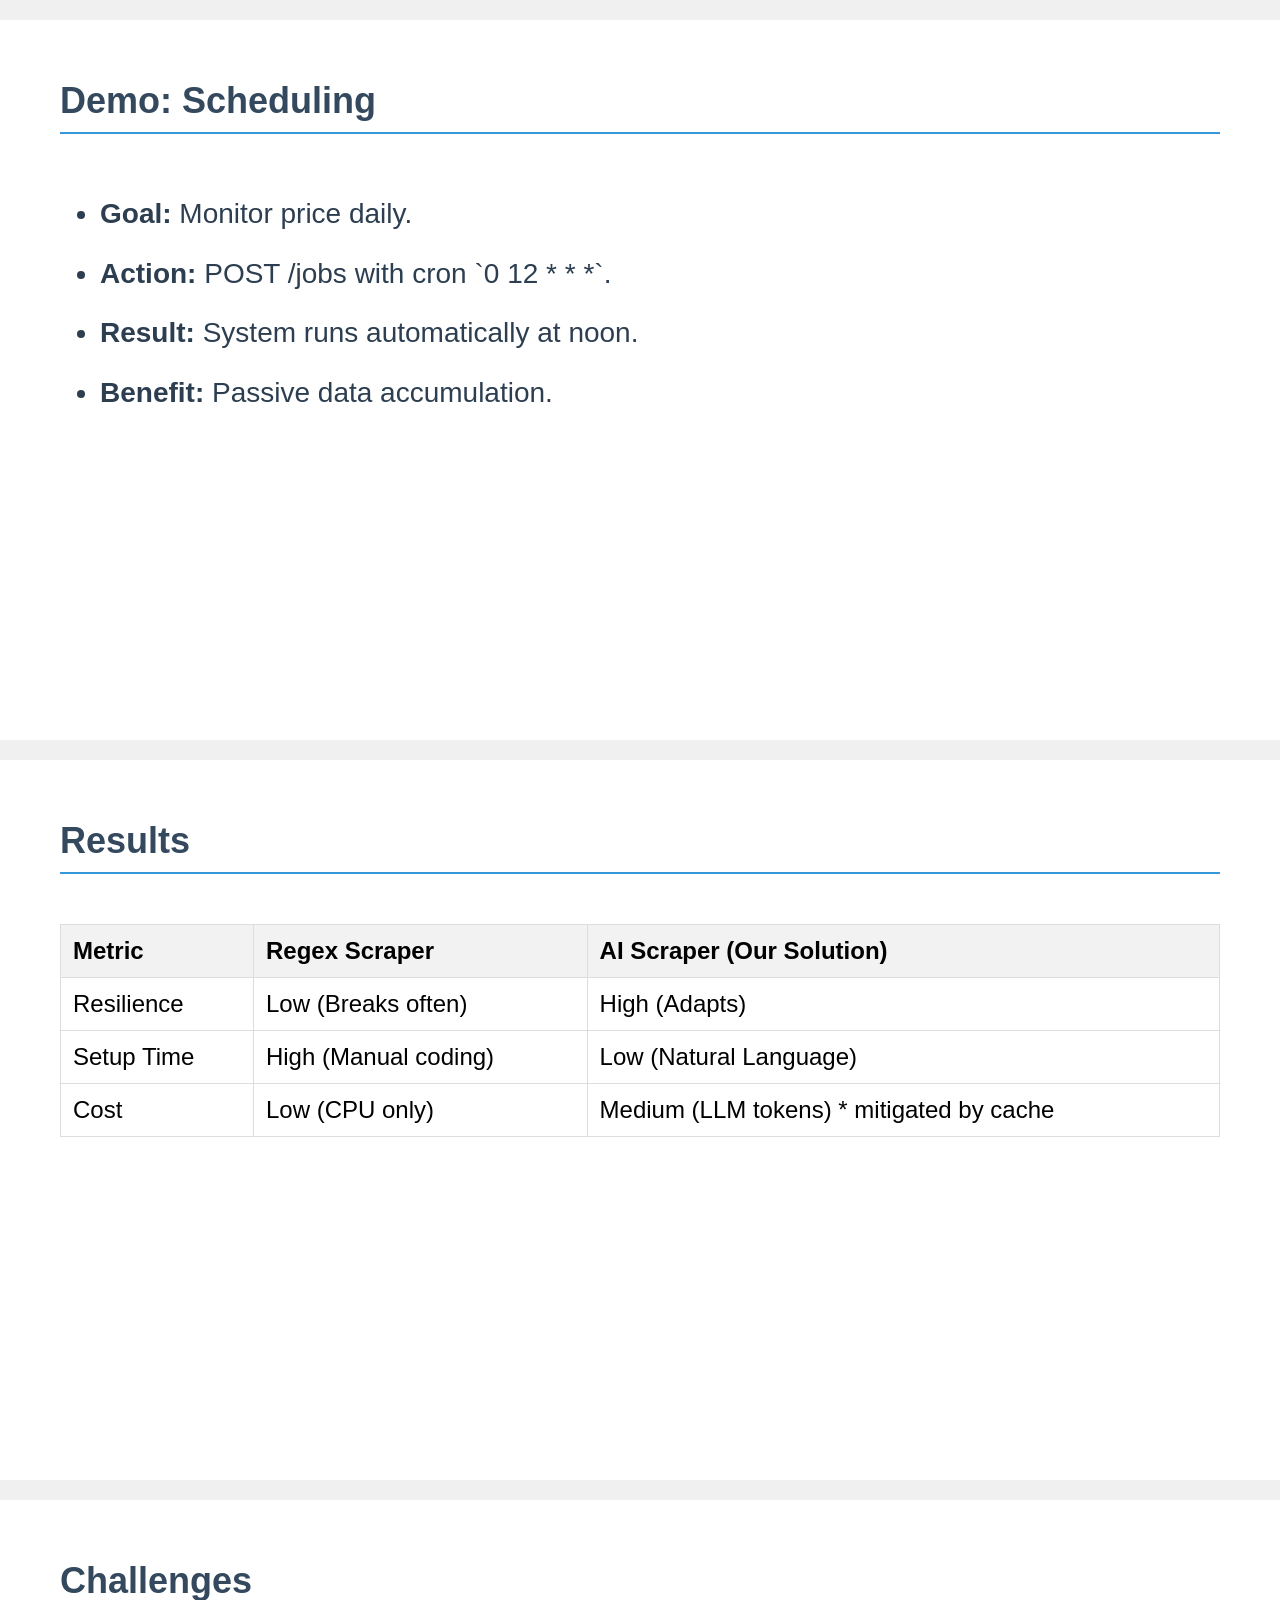
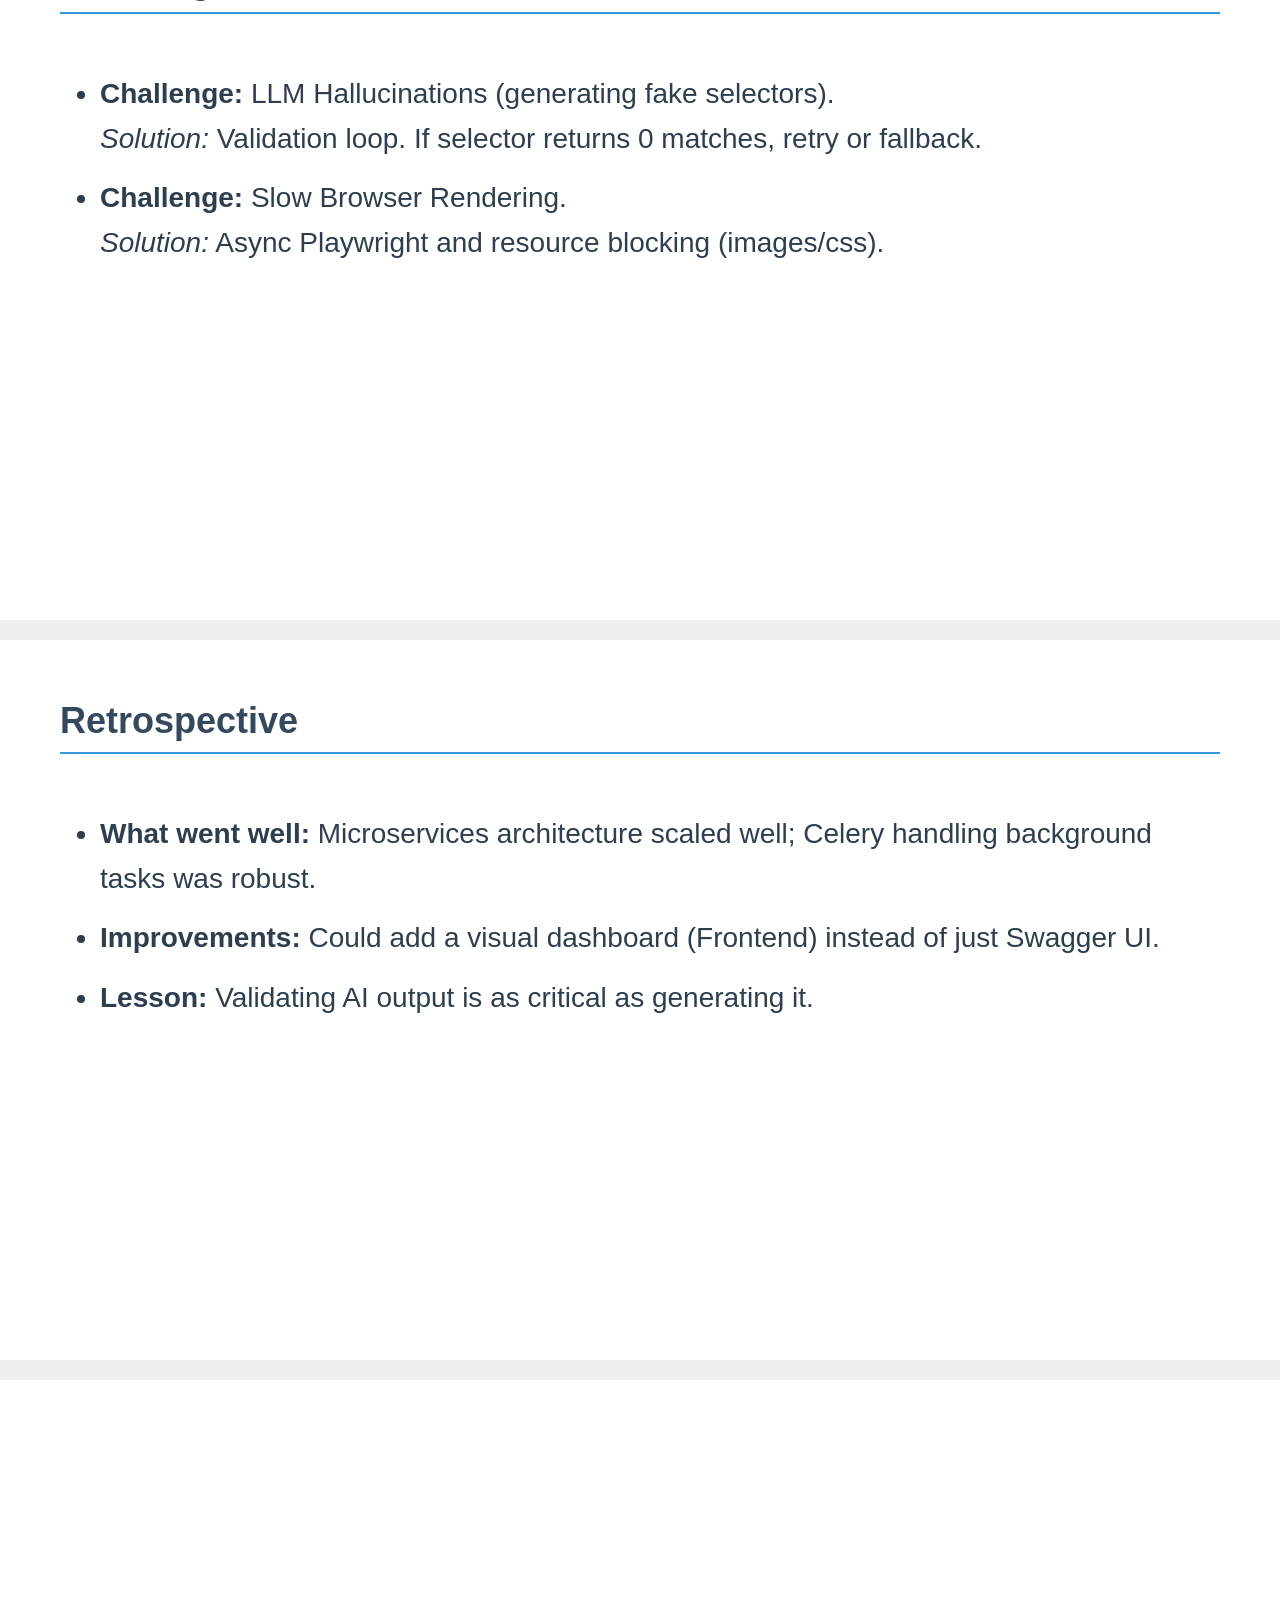
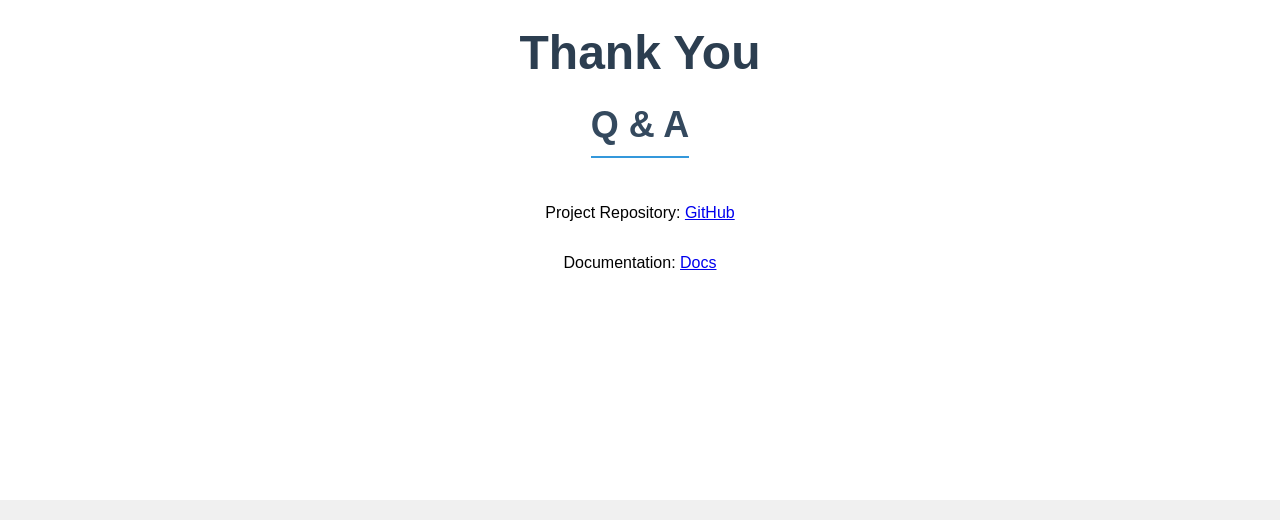
==== commit 4f93ad66: "touchups" ====
--- a/presentation/slides.html
+++ b/presentation/slides.html
@@ -1,299 +1,368 @@
 <!DOCTYPE html>
 <html>
+
 <head>
     <style>
-        body { margin: 0; font-family: 'Segoe UI', Arial, sans-serif; background: #f0f0f0; }
-        .slide { 
-            width: 1280px; height: 720px; 
-            background: white; 
-            margin: 0 auto 20px auto; 
-            padding: 60px; 
+        body {
+            margin: 0;
+            font-family: 'Segoe UI', Arial, sans-serif;
+            background: #f0f0f0;
+        }
+
+        .slide {
+            width: 1280px;
+            height: 720px;
+            background: white;
+            margin: 0 auto 20px auto;
+            padding: 60px;
             box-sizing: border-box;
             position: relative;
             page-break-after: always;
             display: flex;
             flex-direction: column;
         }
-        h1 { color: #2c3e50; margin-bottom: 0.5em; font-size: 48px; }
-        h2 { color: #34495e; font-size: 36px; border-bottom: 2px solid #3498db; padding-bottom: 10px; margin-top: 0; }
-        ul { font-size: 28px; line-height: 1.6; color: #2c3e50; }
-        li { margin-bottom: 15px; }
-        .footer { position: absolute; bottom: 20px; right: 20px; font-size: 16px; color: #7f8c8d; }
-        .center { display: flex; flex-direction: column; justify-content: center; align-items: center; height: 100%; text-align: center; }
-        .highlight { color: #e74c3c; font-weight: bold; }
-        table { width: 100%; border-collapse: collapse; margin-top: 20px; }
-        th, td { border: 1px solid #ddd; padding: 12px; text-align: left; font-size: 24px; }
-        th { background-color: #f2f2f2; }
+
+        h1 {
+            color: #2c3e50;
+            margin-bottom: 0.5em;
+            font-size: 48px;
+        }
+
+        h2 {
+            color: #34495e;
+            font-size: 36px;
+            border-bottom: 2px solid #3498db;
+            padding-bottom: 10px;
+            margin-top: 0;
+        }
+
+        ul {
+            font-size: 28px;
+            line-height: 1.6;
+            color: #2c3e50;
+        }
+
+        li {
+            margin-bottom: 15px;
+        }
+
+        .footer {
+            position: absolute;
+            bottom: 20px;
+            right: 20px;
+            font-size: 16px;
+            color: #7f8c8d;
+        }
+
+        .center {
+            display: flex;
+            flex-direction: column;
+            justify-content: center;
+            align-items: center;
+            height: 100%;
+            text-align: center;
+        }
+
+        .highlight {
+            color: #e74c3c;
+            font-weight: bold;
+        }
+
+        table {
+            width: 100%;
+            border-collapse: collapse;
+            margin-top: 20px;
+        }
+
+        th,
+        td {
+            border: 1px solid #ddd;
+            padding: 12px;
+            text-align: left;
+            font-size: 24px;
+        }
+
+        th {
+            background-color: #f2f2f2;
+        }
     </style>
 </head>
+
 <body>
 
-<!-- Slide 1: Title -->
-<div class="slide">
-    <div class="center">
-        <h1>Intelligent Web Data Aggregator</h1>
-        <h2>Diploma Project</h2>
-        <p style="font-size: 32px; margin-top: 40px;">Student: [Student Name]</p>
-        <p style="font-size: 28px;">Supervisor: [Supervisor Name]</p>
-        <p style="font-size: 24px; color: #7f8c8d;">Jan 2026</p>
-    </div>
-</div>
-
-<!-- Slide 2: Context -->
-<div class="slide">
-    <h2>Context</h2>
-    <ul>
-        <li>Data is the fuel of modern business (Price monitoring, Market research, News aggregation).</li>
-        <li>Manual copy-pasting is inefficient.</li>
-        <li>Existing solutions are either:
-            <ul>
-                <li>Expensive SaaS tools.</li>
-                <li>Brittle scripts that break on layout changes.</li>
-            </ul>
-        </li>
-    </ul>
-</div>
-
-<!-- Slide 3: Problem - The Breaking Point -->
-<div class="slide">
-    <h2>The Problem</h2>
-    <ul>
-        <li><strong>Structural Rigidity:</strong> Traditional scrapers rely on hardcoded CSS selectors (e.g., `div.product > span.price`).</li>
-        <li><strong>Maintenance Nightmare:</strong> A slight UI update on the target site breaks the scraper.</li>
-        <li><strong>Developer Botleneck:</strong> Every new site requires a developer to write new parsing logic.</li>
-    </ul>
-</div>
-
-<!-- Slide 4: Goals -->
-<div class="slide">
-    <h2>Project Goals</h2>
-    <ul>
-        <li><strong>Resilience:</strong> Build a system that adapts to HTML structure changes.</li>
-        <li><strong>Usability:</strong> Allow users to request data in natural language (e.g., "Get me the prices").</li>
-        <li><strong>Automation:</strong> Support recurring scheduled jobs.</li>
-        <li><strong>Performance:</strong> Cache successful patterns to reduce AI costs.</li>
-    </ul>
-</div>
-
-<!-- Slide 5: Solution Architecture -->
-<div class="slide">
-    <h2>Solution Overview</h2>
-    <div style="text-align: center; margin-top: 40px;">
-        <div style="border: 3px solid #34495e; padding: 20px; display: inline-block;">
-            <strong>Client</strong><br>(HTTP/Curl)
+    <!-- Slide 1: Title -->
+    <div class="slide">
+        <div class="center">
+            <h1>Intelligent Web Data Aggregator</h1>
+            <h2>Diploma Project</h2>
+            <p style="font-size: 32px; margin-top: 40px;">Student: Yan Marchan</p>
+            <p style="font-size: 28px;">Supervisor: Evgeniy Tretyak</p>
+            <p style="font-size: 24px; color: #7f8c8d;">Jan 2026</p>
         </div>
-        <div style="font-size: 40px; display: inline-block; vertical-align: middle;">&#8594;</div>
-        <div style="border: 3px solid #3498db; padding: 20px; display: inline-block; background: #ebf5fb;">
-            <strong>FastAPI</strong><br>(Orchestration)
+    </div>
+
+    <!-- Slide 2: Context -->
+    <div class="slide">
+        <h2>Context</h2>
+        <ul>
+            <li>Data is the fuel of modern business (Price monitoring, Market research, News aggregation).</li>
+            <li>Manual copy-pasting is inefficient.</li>
+            <li>Existing solutions are either:
+                <ul>
+                    <li>Expensive SaaS tools.</li>
+                    <li>Brittle scripts that break on layout changes.</li>
+                </ul>
+            </li>
+        </ul>
+    </div>
+
+    <!-- Slide 3: Problem - The Breaking Point -->
+    <div class="slide">
+        <h2>The Problem</h2>
+        <ul>
+            <li><strong>Structural Rigidity:</strong> Traditional scrapers rely on hardcoded CSS selectors (e.g.,
+                `div.product > span.price`).</li>
+            <li><strong>Maintenance Nightmare:</strong> A slight UI update on the target site breaks the scraper.</li>
+            <li><strong>Developer Botleneck:</strong> Every new site requires a developer to write new parsing logic.
+            </li>
+        </ul>
+    </div>
+
+    <!-- Slide 4: Goals -->
+    <div class="slide">
+        <h2>Project Goals</h2>
+        <ul>
+            <li><strong>Resilience:</strong> Build a system that adapts to HTML structure changes.</li>
+            <li><strong>Usability:</strong> Allow users to request data in natural language (e.g., "Get me the prices").
+            </li>
+            <li><strong>Automation:</strong> Support recurring scheduled jobs.</li>
+            <li><strong>Performance:</strong> Cache successful patterns to reduce AI costs.</li>
+        </ul>
+    </div>
+
+    <!-- Slide 5: Solution Architecture -->
+    <div class="slide">
+        <h2>Solution Overview</h2>
+        <div style="text-align: center; margin-top: 40px;">
+            <div style="border: 3px solid #34495e; padding: 20px; display: inline-block;">
+                <strong>Client</strong><br>(HTTP/Curl)
+            </div>
+            <div style="font-size: 40px; display: inline-block; vertical-align: middle;">&#8594;</div>
+            <div style="border: 3px solid #3498db; padding: 20px; display: inline-block; background: #ebf5fb;">
+                <strong>FastAPI</strong><br>(Orchestration)
+            </div>
+            <div style="font-size: 40px; display: inline-block; vertical-align: middle;">&#8594;</div>
+            <div style="border: 3px solid #e74c3c; padding: 20px; display: inline-block; background: #fadbd8;">
+                <strong>Celery Workers</strong><br>(AI & Browser)
+            </div>
         </div>
-        <div style="font-size: 40px; display: inline-block; vertical-align: middle;">&#8594;</div>
-        <div style="border: 3px solid #e74c3c; padding: 20px; display: inline-block; background: #fadbd8;">
-            <strong>Celery Workers</strong><br>(AI & Browser)
+        <ul>
+            <li><strong>Microservices:</strong> API, AI Worker, Headless Browser, Redis, Postgres.</li>
+            <li><strong>Tech Stack:</strong> Python, Docker, Playwright, OpenAI/Gemini.</li>
+        </ul>
+    </div>
+
+    <!-- Slide 6: Criterion 1 - Backend -->
+    <div class="slide">
+        <h2>Criterion 1: Backend API</h2>
+        <ul>
+            <li><strong>Why FastAPI?</strong> High performance, async support, auto-generated Swagger UI.</li>
+            <li><strong>Implementation:</strong>
+                <ul>
+                    <li>RESTful endpoints (`/process`, `/jobs`).</li>
+                    <li>Pydantic models for strict data validation.</li>
+                    <li>Dependency Injection for database sessions.</li>
+                </ul>
+            </li>
+            <li class="highlight">Status: Implemented ✅</li>
+        </ul>
+    </div>
+
+    <!-- Slide 7: Criterion 2 - Web Scraping -->
+    <div class="slide">
+        <h2>Criterion 2: Scraping Engine</h2>
+        <ul>
+            <li><strong>Tool:</strong> Playwright (Headless Browser).</li>
+            <li><strong>Why?</strong> Support for extensive JavaScript (React/Angular/Vue sites).</li>
+            <li><strong>Features:</strong>
+                <ul>
+                    <li>Network interception (block images/fonts).</li>
+                    <li>DOM Snapshotting (innerText & HTML).</li>
+                </ul>
+            </li>
+            <li class="highlight">Status: Implemented ✅</li>
+        </ul>
+    </div>
+
+    <!-- Slide 8: Criterion 3 - AI Intelligence -->
+    <div class="slide">
+        <h2>Criterion 3: AI Extraction</h2>
+        <ul>
+            <li><strong>Logic:</strong> LLM analyzes text + HTML snippet to generate selectors.</li>
+            <li><strong>Strategy:</strong>
+                <ul>
+                    <li><strong>Heuristic:</strong> "Find specific field using CSS".</li>
+                    <li><strong>Validation:</strong> Test selector on page content immediately.</li>
+                </ul>
+            </li>
+            <li>Reduces reliance on hardcoded regex.</li>
+            <li class="highlight">Status: Implemented ✅</li>
+        </ul>
+    </div>
+
+    <!-- Slide 9: Criterion 4 - Data Storage -->
+    <div class="slide">
+        <h2>Criterion 4: Persistence</h2>
+        <ul>
+            <li><strong>Database:</strong> PostgreSQL 15.</li>
+            <li><strong>Schema Design:</strong>
+                <ul>
+                    <li>`User` and `ScrapingTask` tables.</li>
+                    <li>`ParserCache` to store successful selectors.</li>
+                </ul>
+            </li>
+            <li><strong>ORM:</strong> SQLAlchemy (Async).</li>
+            <li class="highlight">Status: Implemented ✅</li>
+        </ul>
+    </div>
+
+    <!-- Slide 10: Criterion 5 - Scheduling -->
+    <div class="slide">
+        <h2>Criterion 5: Scheduling</h2>
+        <ul>
+            <li><strong>Requirement:</strong> Recurring data collection.</li>
+            <li><strong>Tool:</strong> Celery Beat.</li>
+            <li><strong>Implementation:</strong>
+                <ul>
+                    <li>Users define Cron expressions (`0 9 * * *`).</li>
+                    <li>System spawns new tasks automatically.</li>
+                </ul>
+            </li>
+            <li class="highlight">Status: Implemented ✅</li>
+        </ul>
+    </div>
+
+    <!-- Slide 11: Criterion 6 - Infrastructure -->
+    <div class="slide">
+        <h2>Criterion 6: Infrastructure</h2>
+        <ul>
+            <li><strong>Containerization:</strong> Docker & Docker Compose.</li>
+            <li><strong>Services:</strong>
+                <ul>
+                    <li>`api`, `worker`, `db`, `redis`.</li>
+                </ul>
+            </li>
+            <li><strong>Benefit:</strong> "Works on my machine" consistency.</li>
+            <li class="highlight">Status: Implemented ✅</li>
+        </ul>
+    </div>
+
+    <!-- Slide 12: Criterion 7 - QA -->
+    <div class="slide">
+        <h2>Criterion 7: Quality Assurance</h2>
+        <ul>
+            <li><strong>Testing Strategy:</strong> Pytest.</li>
+            <li><strong>Levels:</strong>
+                <ul>
+                    <li>Unit Tests (Logic, Models).</li>
+                    <li>Integration Tests (DB, API flow).</li>
+                </ul>
+            </li>
+            <li><strong>Coverage:</strong> >70% code coverage.</li>
+            <li class="highlight">Status: Implemented ✅</li>
+        </ul>
+    </div>
+
+    <!-- Slide 13: Demo Scenario 1 -->
+    <div class="slide">
+        <h2>Demo: Single Extraction</h2>
+        <ul>
+            <li><strong>Goal:</strong> Extract current news headlines.</li>
+            <li><strong>Input:</strong> URL + "Extract headlines".</li>
+            <li><strong>Process:</strong>
+                <ol>
+                    <li>API receives request.</li>
+                    <li>Browser loads page.</li>
+                    <li>AI generates `h2.headline` selector.</li>
+                    <li>System returns JSON list.</li>
+                </ol>
+            </li>
+        </ul>
+        <p><em>(See screenshots in report)</em></p>
+    </div>
+
+    <!-- Slide 14: Demo 2 & Scheduling -->
+    <div class="slide">
+        <h2>Demo: Scheduling</h2>
+        <ul>
+            <li><strong>Goal:</strong> Monitor price daily.</li>
+            <li><strong>Action:</strong> POST /jobs with cron `0 12 * * *`.</li>
+            <li><strong>Result:</strong> System runs automatically at noon.</li>
+            <li><strong>Benefit:</strong> Passive data accumulation.</li>
+        </ul>
+    </div>
+
+    <!-- Slide 15: Results -->
+    <div class="slide">
+        <h2>Results</h2>
+        <table>
+            <tr>
+                <th>Metric</th>
+                <th>Regex Scraper</th>
+                <th>AI Scraper (Our Solution)</th>
+            </tr>
+            <tr>
+                <td>Resilience</td>
+                <td>Low (Breaks often)</td>
+                <td>High (Adapts)</td>
+            </tr>
+            <tr>
+                <td>Setup Time</td>
+                <td>High (Manual coding)</td>
+                <td>Low (Natural Language)</td>
+            </tr>
+            <tr>
+                <td>Cost</td>
+                <td>Low (CPU only)</td>
+                <td>Medium (LLM tokens) * mitigated by cache</td>
+            </tr>
+        </table>
+    </div>
+
+    <!-- Slide 16: Challenges & Solutions -->
+    <div class="slide">
+        <h2>Challenges</h2>
+        <ul>
+            <li><strong>Challenge:</strong> LLM Hallucinations (generating fake selectors).
+                <br><em>Solution:</em> Validation loop. If selector returns 0 matches, retry or fallback.
+            </li>
+            <li><strong>Challenge:</strong> Slow Browser Rendering.
+                <br><em>Solution:</em> Async Playwright and resource blocking (images/css).
+            </li>
+        </ul>
+    </div>
+
+    <!-- Slide 17: Retrospective -->
+    <div class="slide">
+        <h2>Retrospective</h2>
+        <ul>
+            <li><strong>What went well:</strong> Microservices architecture scaled well; Celery handling background
+                tasks was robust.</li>
+            <li><strong>Improvements:</strong> Could add a visual dashboard (Frontend) instead of just Swagger UI.</li>
+            <li><strong>Lesson:</strong> Validating AI output is as critical as generating it.</li>
+        </ul>
+    </div>
+
+    <!-- Slide 18: Conclusion -->
+    <div class="slide">
+        <div class="center">
+            <h1>Thank You</h1>
+            <h2>Q & A</h2>
+            <p>Project Repository: <a href="https://github.com/marchanyanehu/diploma_v1">GitHub</a></p>
+            <p>Documentation: <a href="https://github.com/marchanyanehu/diploma_v1/tree/main/docs">Docs</a></p>
         </div>
     </div>
-    <ul>
-        <li><strong>Microservices:</strong> API, AI Worker, Headless Browser, Redis, Postgres.</li>
-        <li><strong>Tech Stack:</strong> Python, Docker, Playwright, OpenAI/Gemini.</li>
-    </ul>
-</div>
-
-<!-- Slide 6: Criterion 1 - Backend -->
-<div class="slide">
-    <h2>Criterion 1: Backend API</h2>
-    <ul>
-        <li><strong>Why FastAPI?</strong> High performance, async support, auto-generated Swagger UI.</li>
-        <li><strong>Implementation:</strong>
-            <ul>
-                <li>RESTful endpoints (`/process`, `/jobs`).</li>
-                <li>Pydantic models for strict data validation.</li>
-                <li>Dependency Injection for database sessions.</li>
-            </ul>
-        </li>
-        <li class="highlight">Status: Implemented ✅</li>
-    </ul>
-</div>
-
-<!-- Slide 7: Criterion 2 - Web Scraping -->
-<div class="slide">
-    <h2>Criterion 2: Scraping Engine</h2>
-    <ul>
-        <li><strong>Tool:</strong> Playwright (Headless Browser).</li>
-        <li><strong>Why?</strong> Support for extensive JavaScript (React/Angular/Vue sites).</li>
-        <li><strong>Features:</strong>
-            <ul>
-                <li>Network interception (block images/fonts).</li>
-                <li>DOM Snapshotting (innerText & HTML).</li>
-            </ul>
-        </li>
-        <li class="highlight">Status: Implemented ✅</li>
-    </ul>
-</div>
-
-<!-- Slide 8: Criterion 3 - AI Intelligence -->
-<div class="slide">
-    <h2>Criterion 3: AI Extraction</h2>
-    <ul>
-        <li><strong>Logic:</strong> LLM analyzes text + HTML snippet to generate selectors.</li>
-        <li><strong>Strategy:</strong>
-            <ul>
-                <li><strong>Heuristic:</strong> "Find specific field using CSS".</li>
-                <li><strong>Validation:</strong> Test selector on page content immediately.</li>
-            </ul>
-        </li>
-        <li>Reduces reliance on hardcoded regex.</li>
-        <li class="highlight">Status: Implemented ✅</li>
-    </ul>
-</div>
-
-<!-- Slide 9: Criterion 4 - Data Storage -->
-<div class="slide">
-    <h2>Criterion 4: Persistence</h2>
-    <ul>
-        <li><strong>Database:</strong> PostgreSQL 15.</li>
-        <li><strong>Schema Design:</strong>
-            <ul>
-                <li>`User` and `ScrapingTask` tables.</li>
-                <li>`ParserCache` to store successful selectors.</li>
-            </ul>
-        </li>
-        <li><strong>ORM:</strong> SQLAlchemy (Async).</li>
-        <li class="highlight">Status: Implemented ✅</li>
-    </ul>
-</div>
-
-<!-- Slide 10: Criterion 5 - Scheduling -->
-<div class="slide">
-    <h2>Criterion 5: Scheduling</h2>
-    <ul>
-        <li><strong>Requirement:</strong> Recurring data collection.</li>
-        <li><strong>Tool:</strong> Celery Beat.</li>
-        <li><strong>Implementation:</strong> 
-            <ul>
-                <li>Users define Cron expressions (`0 9 * * *`).</li>
-                <li>System spawns new tasks automatically.</li>
-            </ul>
-        </li>
-        <li class="highlight">Status: Implemented ✅</li>
-    </ul>
-</div>
-
-<!-- Slide 11: Criterion 6 - Infrastructure -->
-<div class="slide">
-    <h2>Criterion 6: Infrastructure</h2>
-    <ul>
-        <li><strong>Containerization:</strong> Docker & Docker Compose.</li>
-        <li><strong>Services:</strong> 
-            <ul>
-                <li>`api`, `worker`, `db`, `redis`.</li>
-            </ul>
-        </li>
-        <li><strong>Benefit:</strong> "Works on my machine" consistency.</li>
-        <li class="highlight">Status: Implemented ✅</li>
-    </ul>
-</div>
-
-<!-- Slide 12: Criterion 7 - QA -->
-<div class="slide">
-    <h2>Criterion 7: Quality Assurance</h2>
-    <ul>
-        <li><strong>Testing Strategy:</strong> Pytest.</li>
-        <li><strong>Levels:</strong>
-            <ul>
-                <li>Unit Tests (Logic, Models).</li>
-                <li>Integration Tests (DB, API flow).</li>
-            </ul>
-        </li>
-        <li><strong>Coverage:</strong> >70% code coverage.</li>
-        <li class="highlight">Status: Implemented ✅</li>
-    </ul>
-</div>
-
-<!-- Slide 13: Demo Scenario 1 -->
-<div class="slide">
-    <h2>Demo: Single Extraction</h2>
-    <ul>
-        <li><strong>Goal:</strong> Extract current news headlines.</li>
-        <li><strong>Input:</strong> URL + "Extract headlines".</li>
-        <li><strong>Process:</strong> 
-            <ol>
-                <li>API receives request.</li>
-                <li>Browser loads page.</li>
-                <li>AI generates `h2.headline` selector.</li>
-                <li>System returns JSON list.</li>
-            </ol>
-        </li>
-    </ul>
-    <p><em>(See screenshots in report)</em></p>
-</div>
-
-<!-- Slide 14: Demo 2 & Scheduling -->
-<div class="slide">
-    <h2>Demo: Scheduling</h2>
-    <ul>
-        <li><strong>Goal:</strong> Monitor price daily.</li>
-        <li><strong>Action:</strong> POST /jobs with cron `0 12 * * *`.</li>
-        <li><strong>Result:</strong> System runs automatically at noon.</li>
-        <li><strong>Benefit:</strong> Passive data accumulation.</li>
-    </ul>
-</div>
-
-<!-- Slide 15: Results -->
-<div class="slide">
-    <h2>Results</h2>
-    <table>
-        <tr>
-            <th>Metric</th>
-            <th>Regex Scraper</th>
-            <th>AI Scraper (Our Solution)</th>
-        </tr>
-        <tr>
-            <td>Resilience</td>
-            <td>Low (Breaks often)</td>
-            <td>High (Adapts)</td>
-        </tr>
-        <tr>
-            <td>Setup Time</td>
-            <td>High (Manual coding)</td>
-            <td>Low (Natural Language)</td>
-        </tr>
-        <tr>
-            <td>Cost</td>
-            <td>Low (CPU only)</td>
-            <td>Medium (LLM tokens) * mitigated by cache</td>
-        </tr>
-    </table>
-</div>
-
-<!-- Slide 16: Challenges & Solutions -->
-<div class="slide">
-    <h2>Challenges</h2>
-    <ul>
-        <li><strong>Challenge:</strong> LLM Hallucinations (generating fake selectors).
-            <br><em>Solution:</em> Validation loop. If selector returns 0 matches, retry or fallback.</li>
-        <li><strong>Challenge:</strong> Slow Browser Rendering.
-            <br><em>Solution:</em> Async Playwright and resource blocking (images/css).</li>
-    </ul>
-</div>
-
-<!-- Slide 17: Retrospective -->
-<div class="slide">
-    <h2>Retrospective</h2>
-    <ul>
-        <li><strong>What went well:</strong> Microservices architecture scaled well; Celery handling background tasks was robust.</li>
-        <li><strong>Improvements:</strong> Could add a visual dashboard (Frontend) instead of just Swagger UI.</li>
-        <li><strong>Lesson:</strong> Validating AI output is as critical as generating it.</li>
-    </ul>
-</div>
-
-<!-- Slide 18: Conclusion -->
-<div class="slide">
-    <div class="center">
-        <h1>Thank You</h1>
-        <h2>Q & A</h2>
-        <p>Project Repository: [Link]</p>
-        <p>Documentation: [Link]</p>
-    </div>
-</div>
 
 </body>
-</html>
+
+</html>
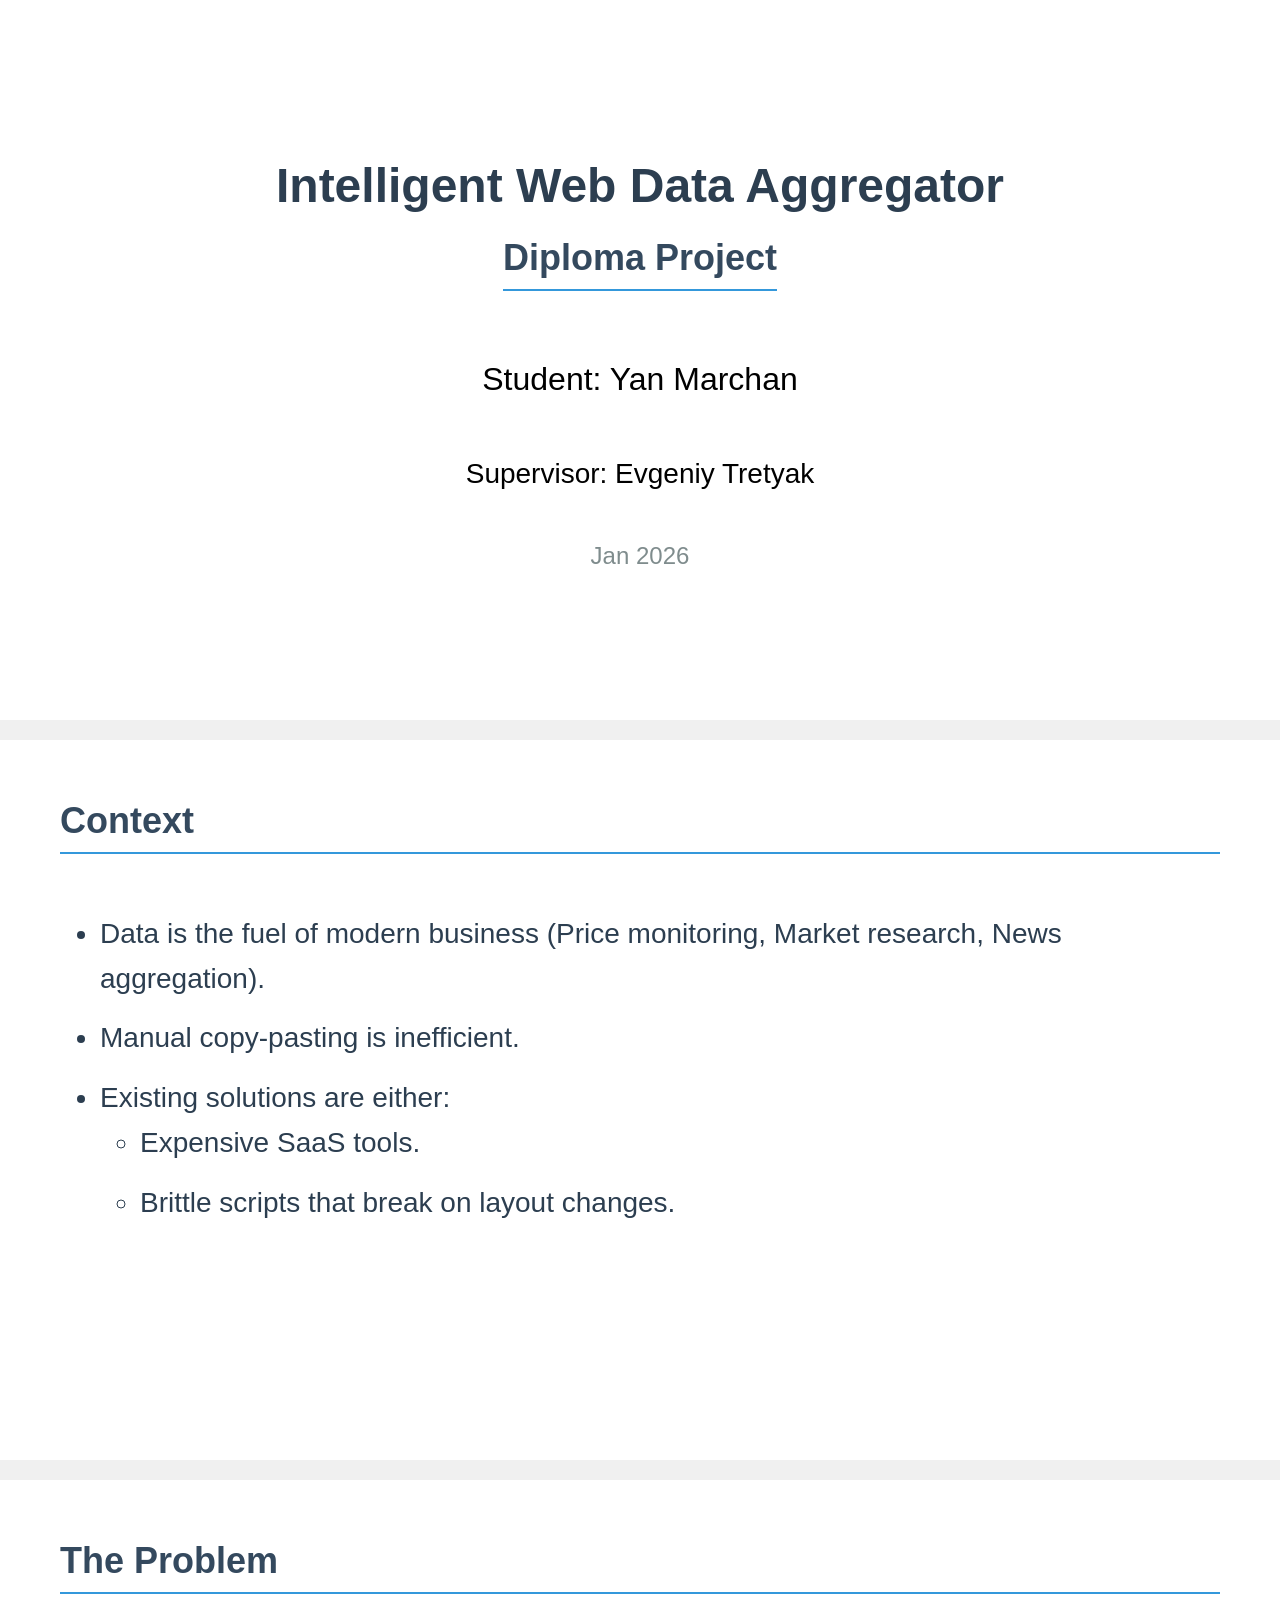
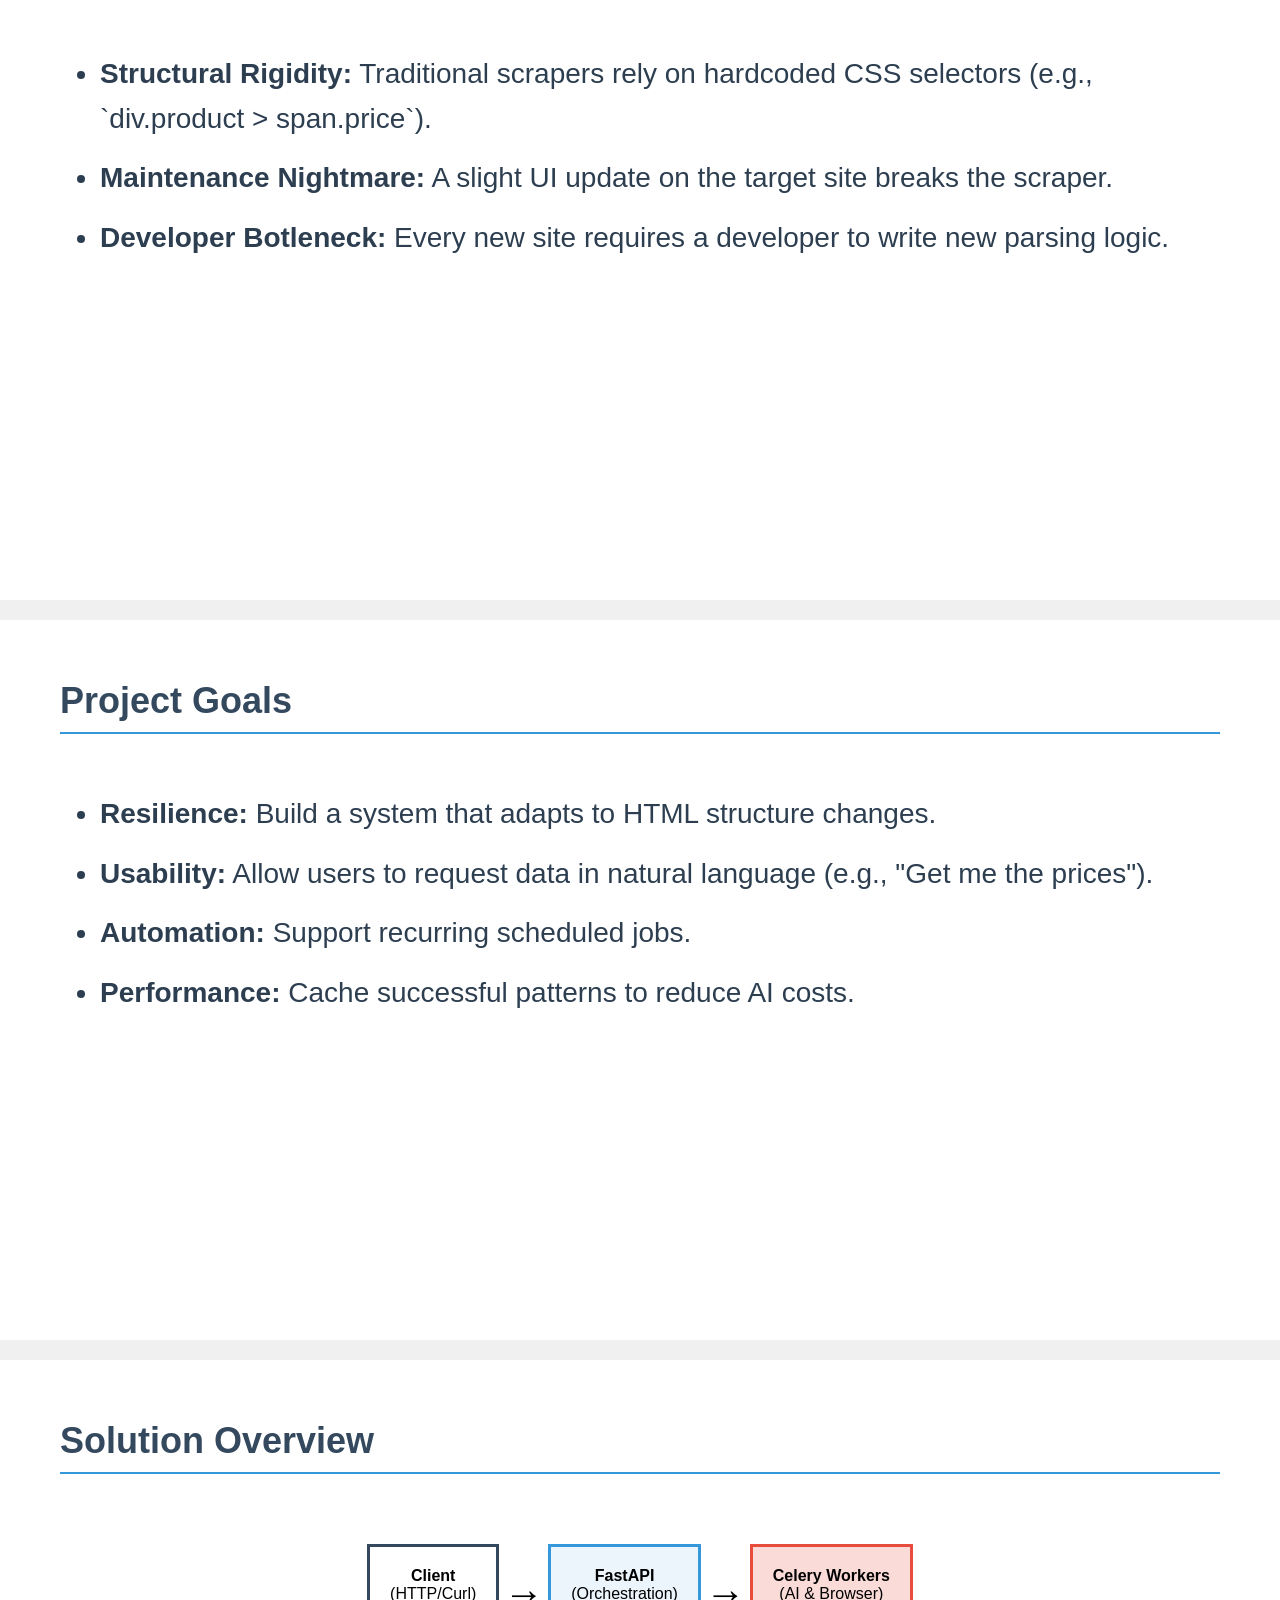
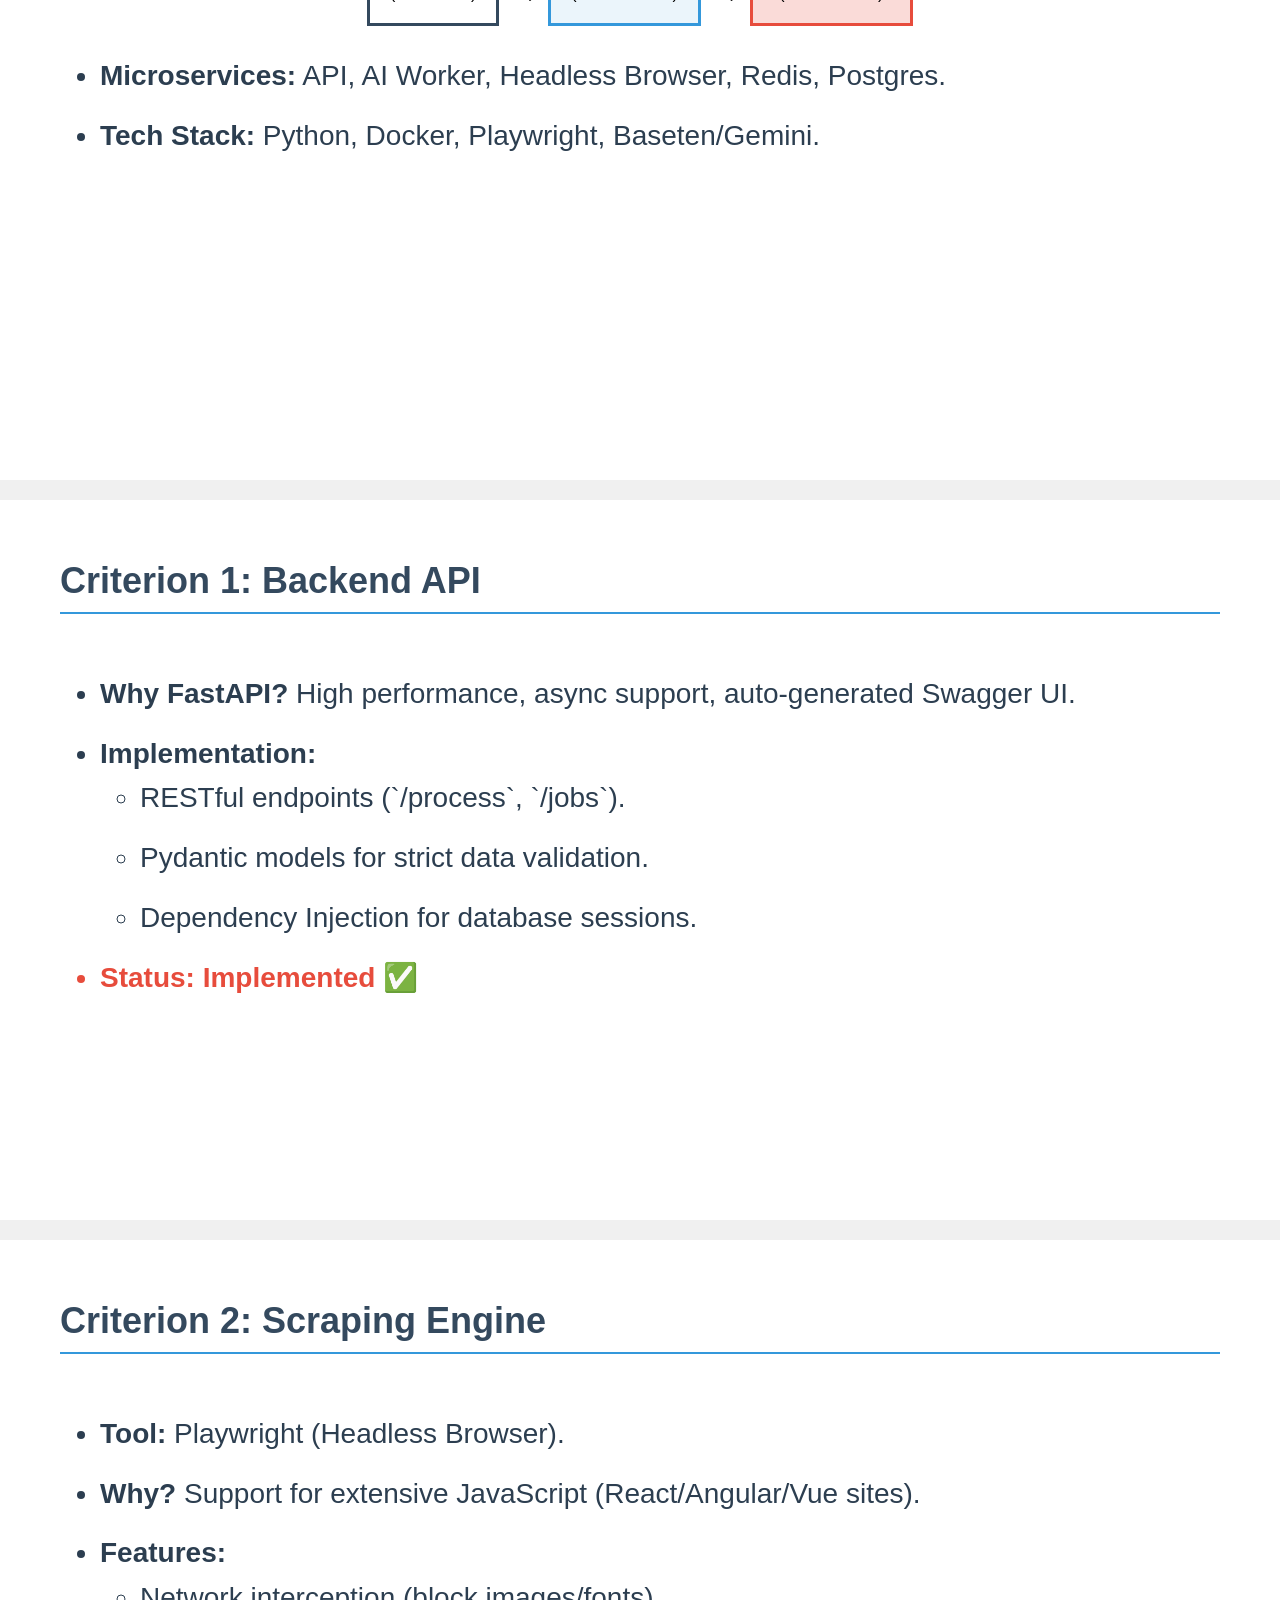
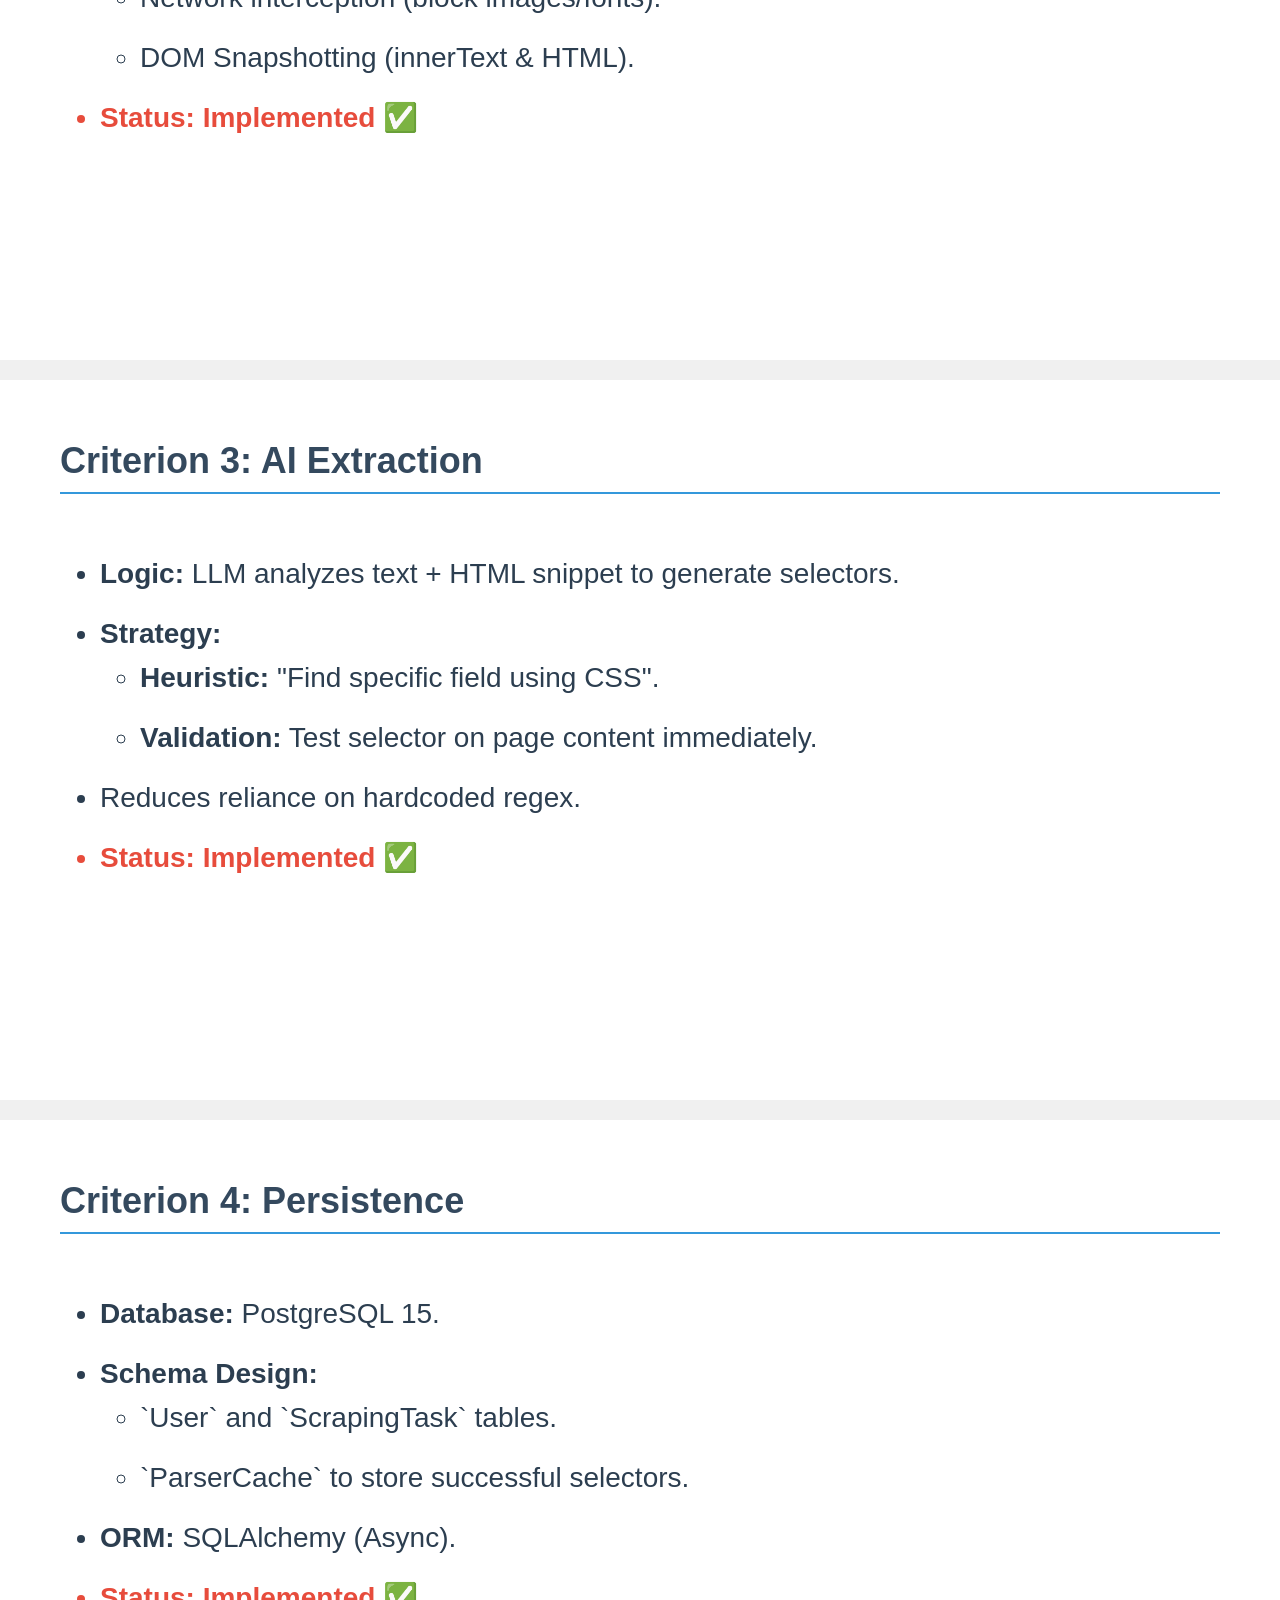
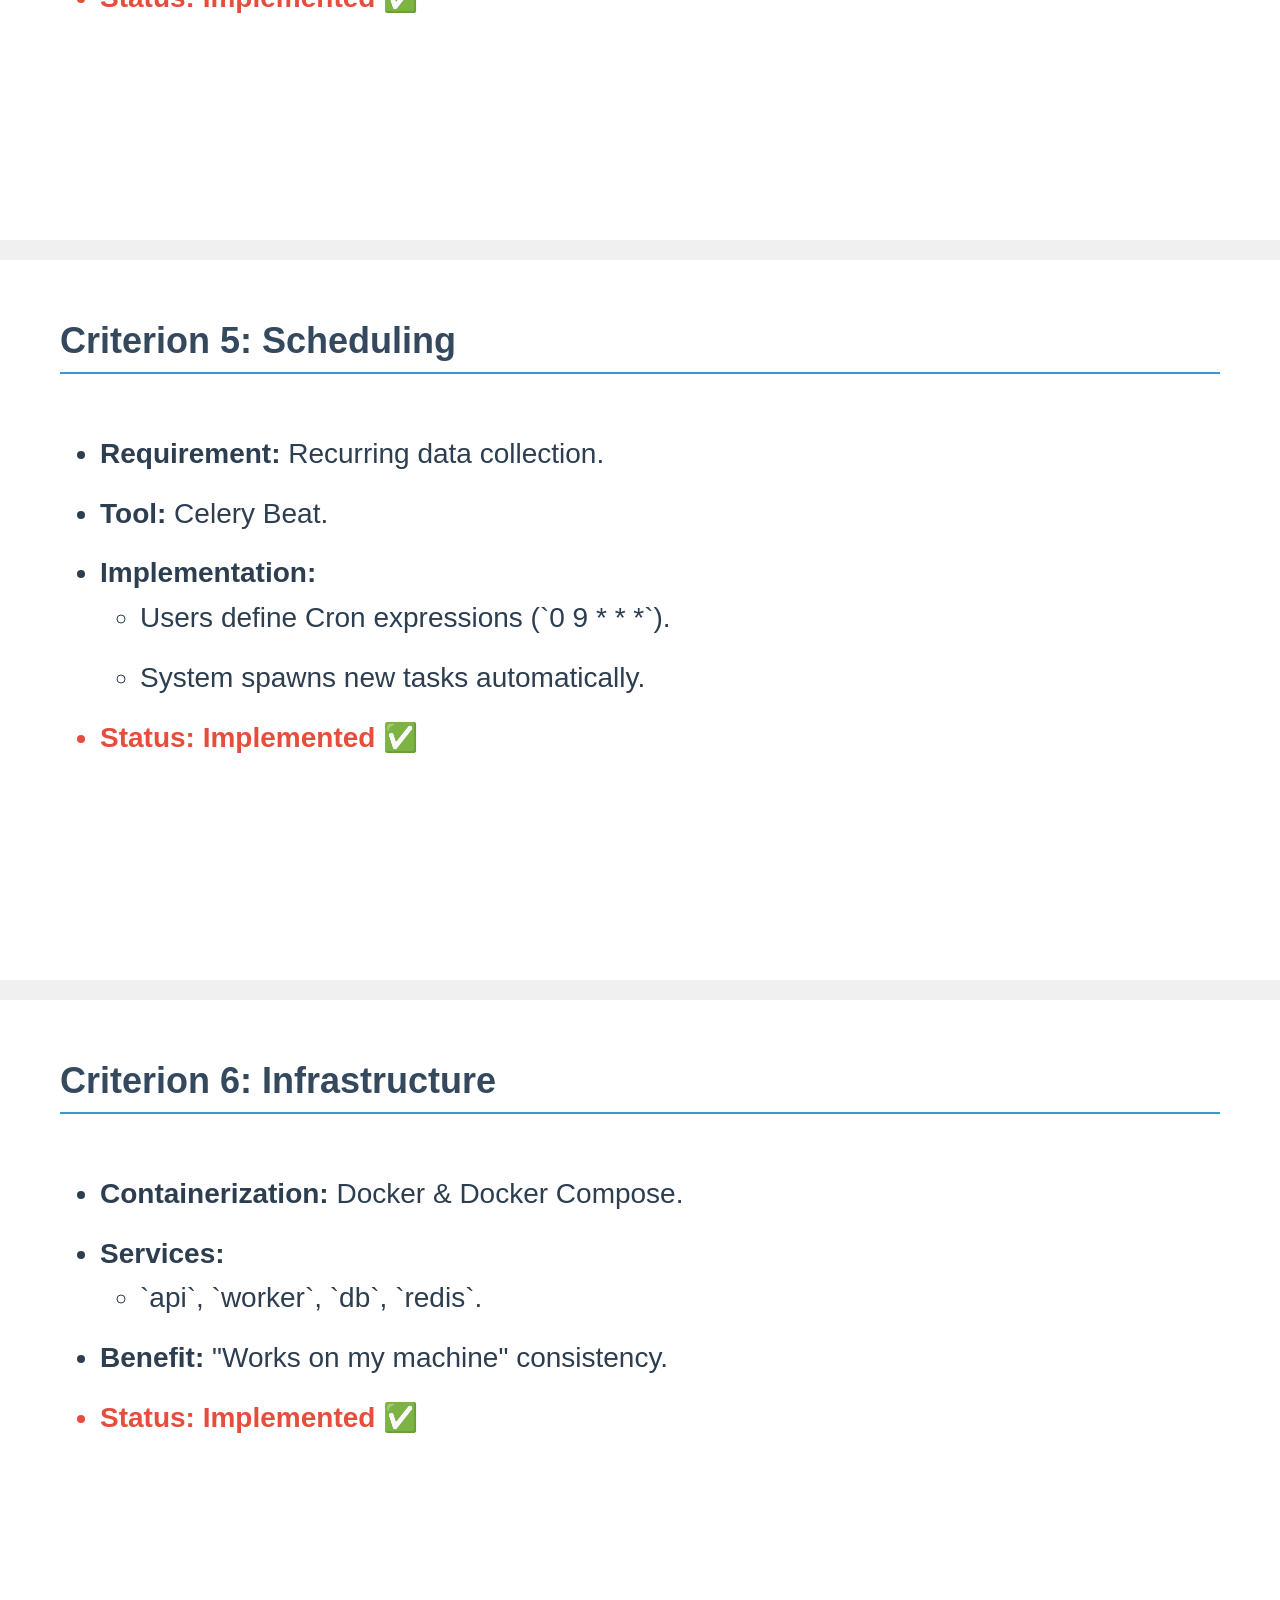
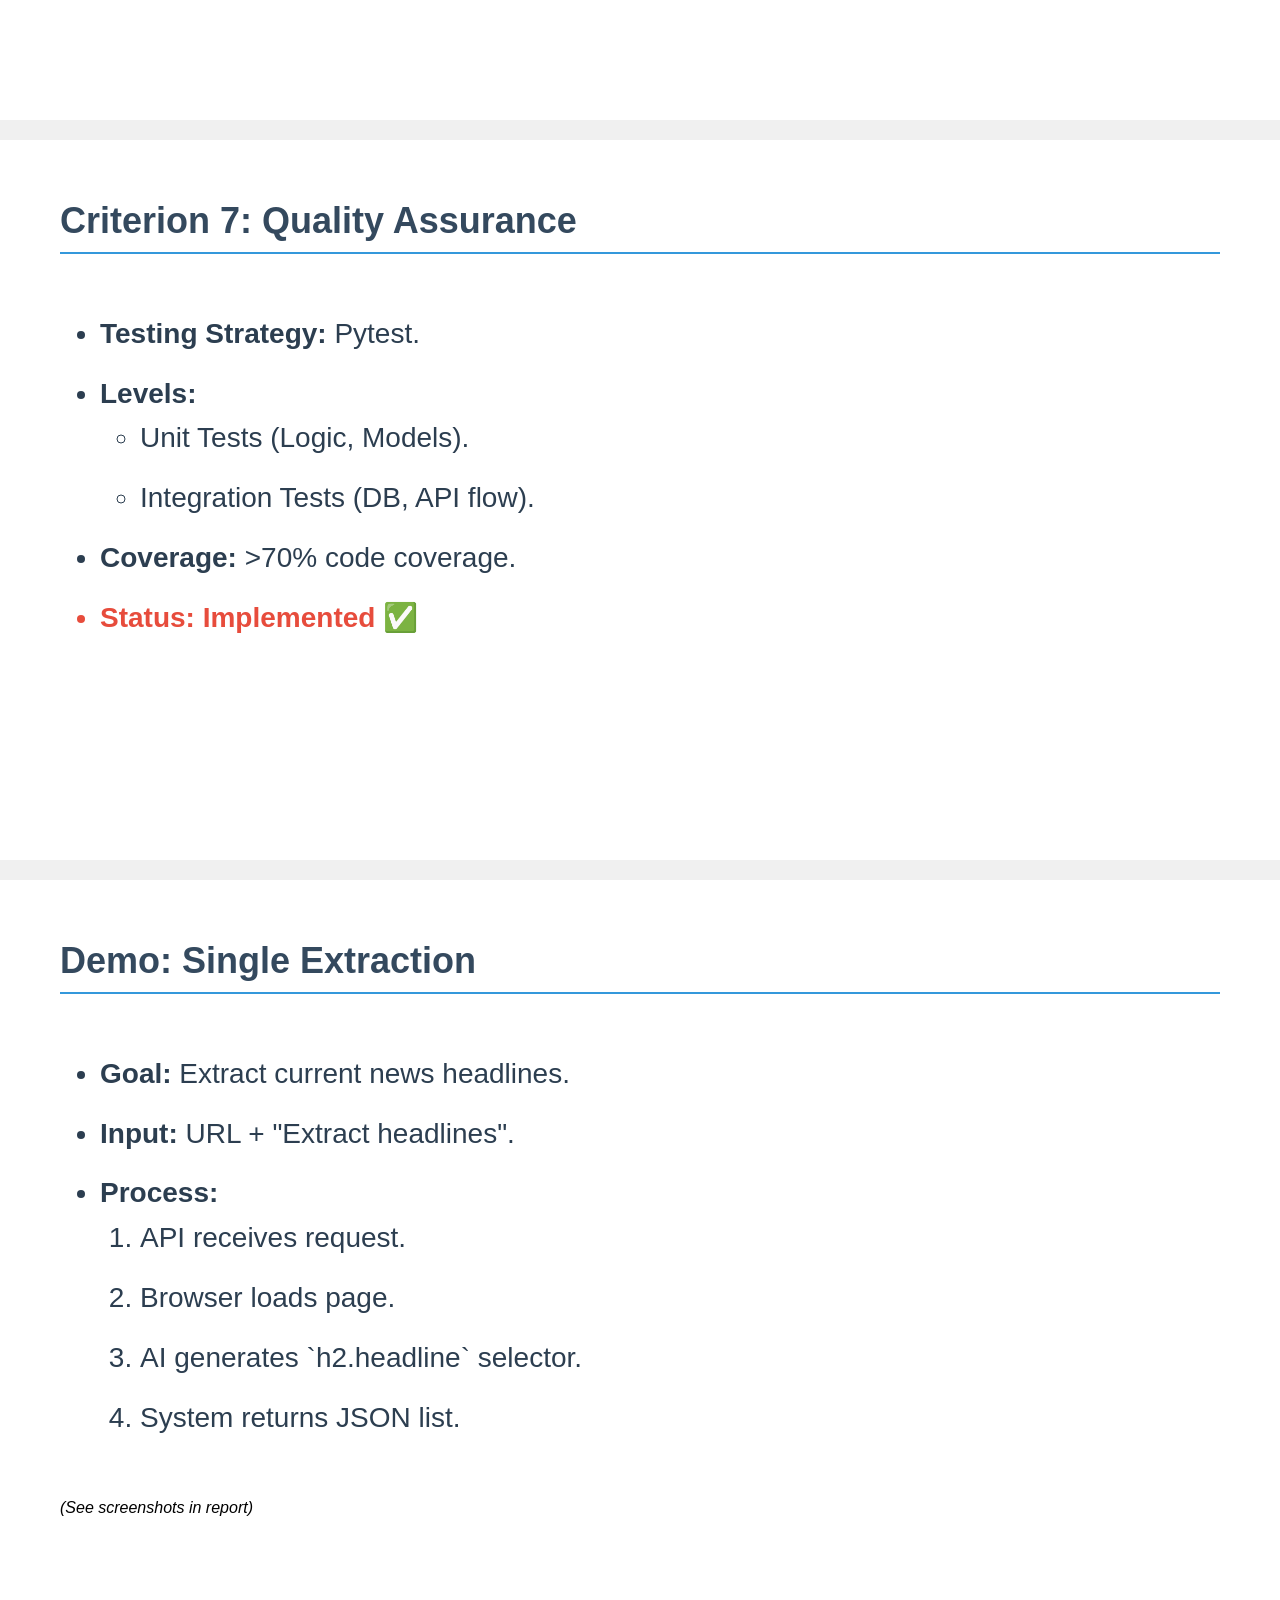
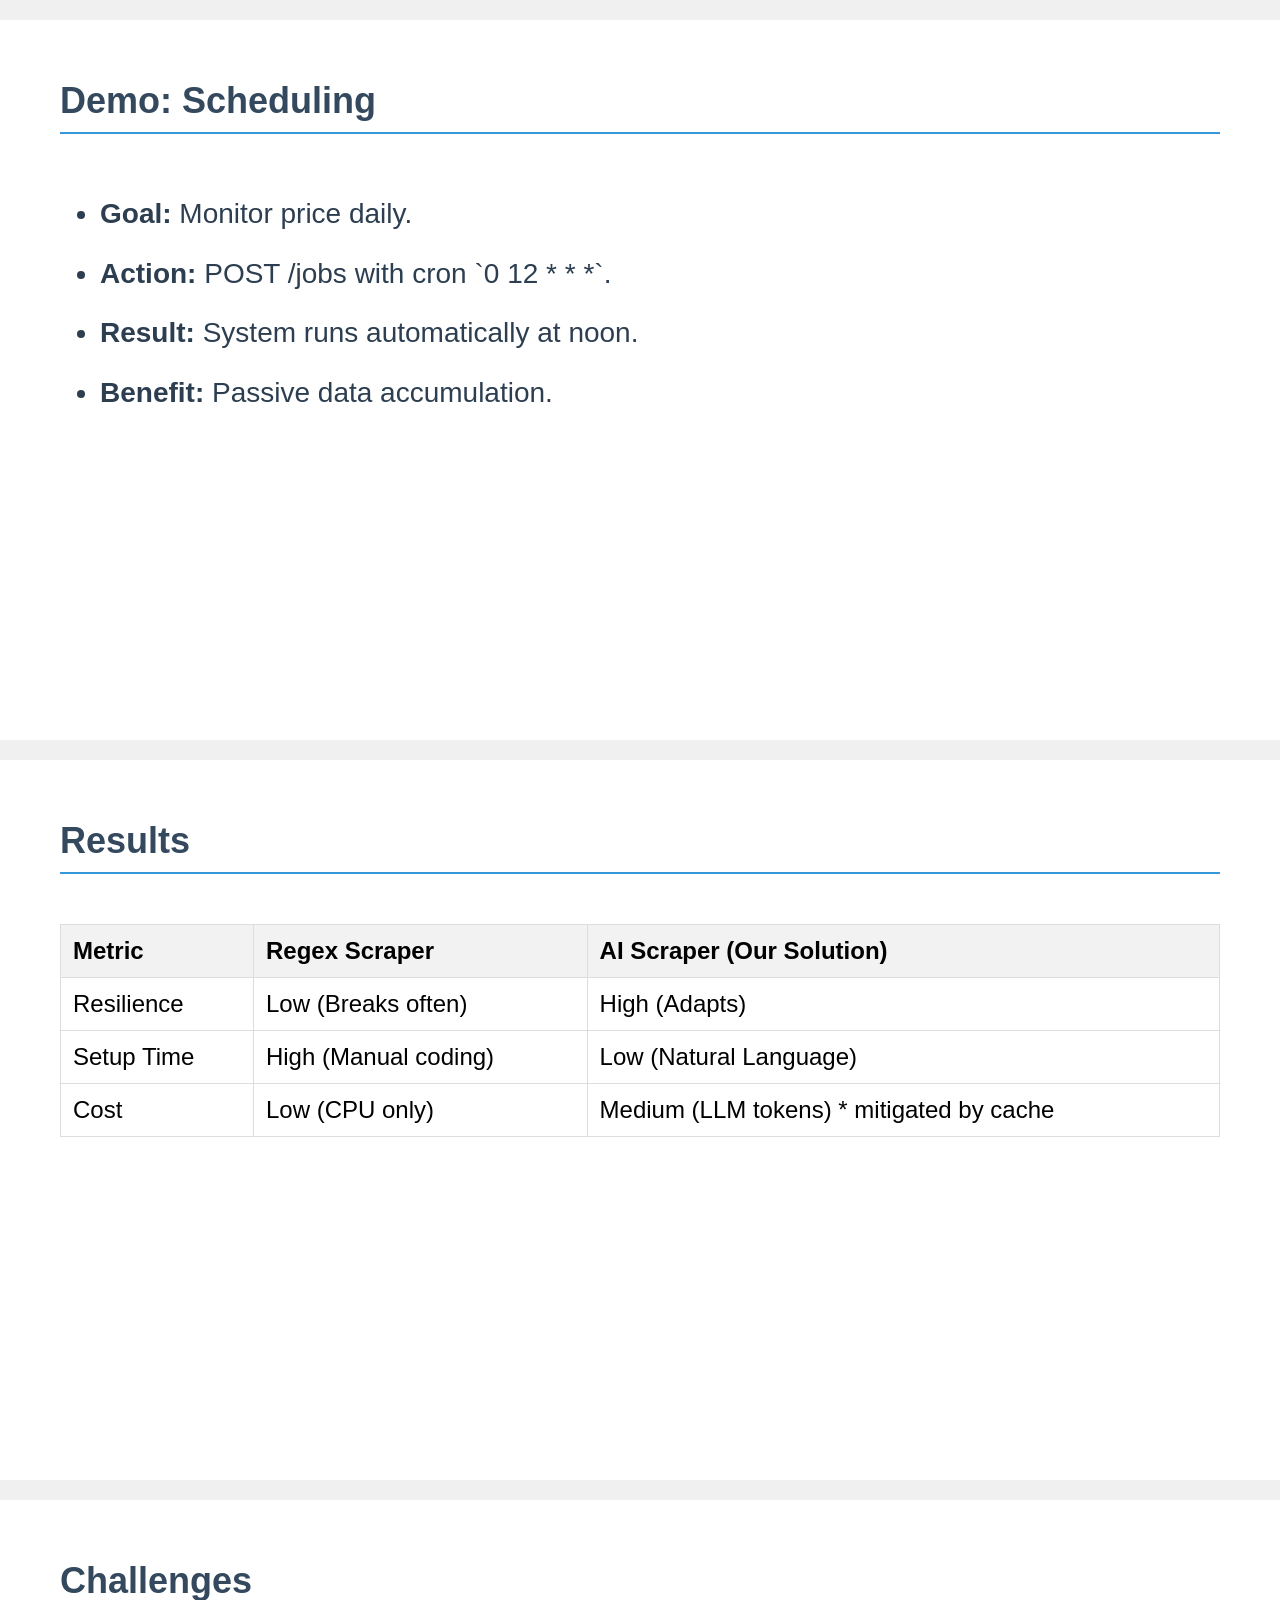
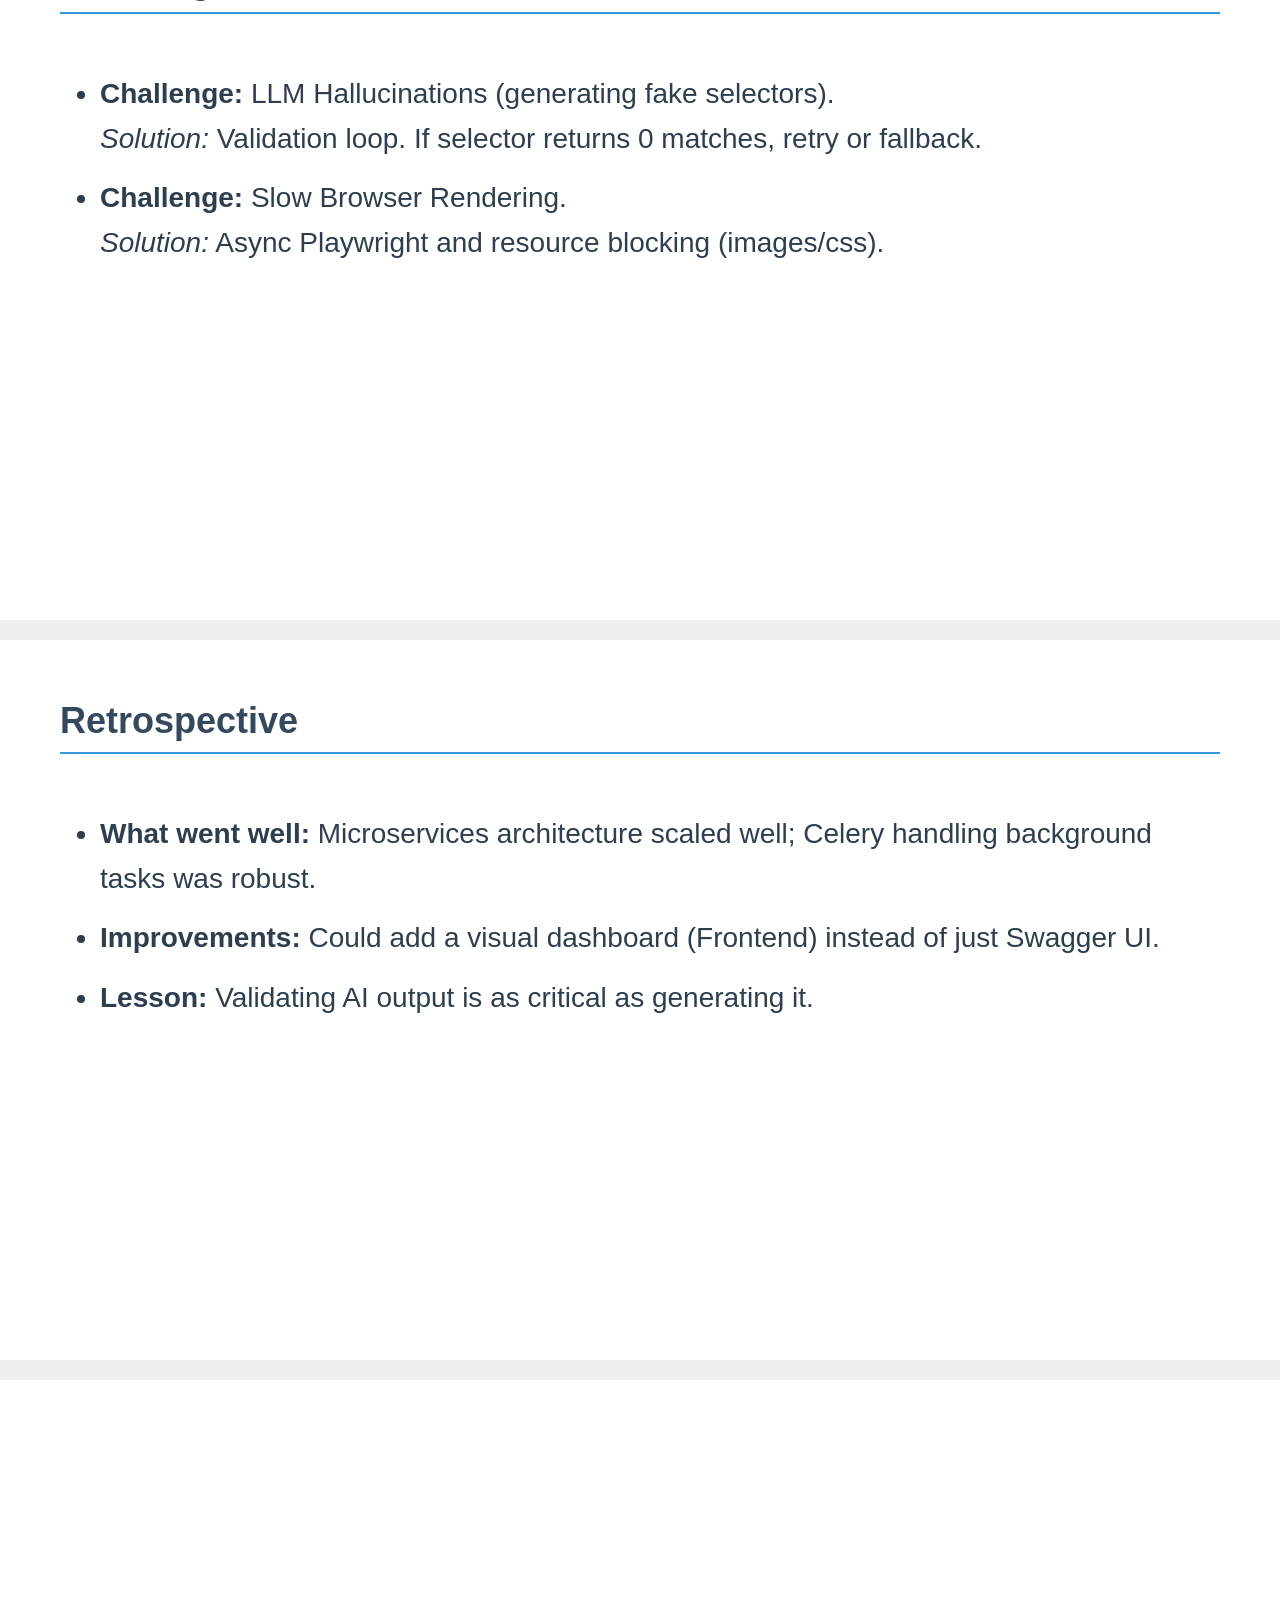
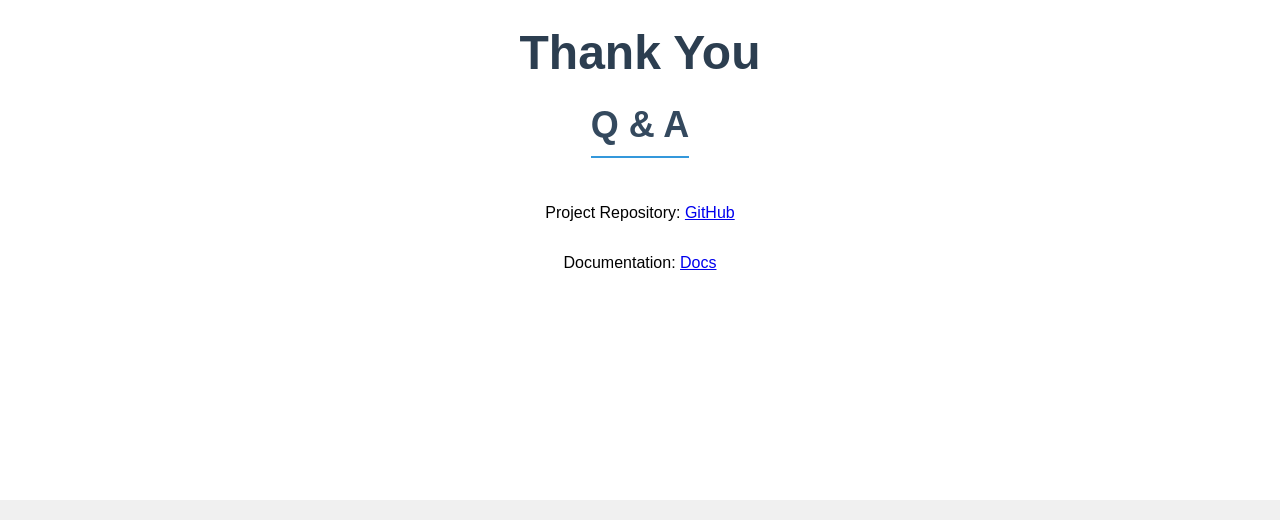
==== commit 6c18af3d: "docsssss" ====
--- a/presentation/slides.html
+++ b/presentation/slides.html
@@ -158,7 +158,7 @@
         </div>
         <ul>
             <li><strong>Microservices:</strong> API, AI Worker, Headless Browser, Redis, Postgres.</li>
-            <li><strong>Tech Stack:</strong> Python, Docker, Playwright, OpenAI/Gemini.</li>
+            <li><strong>Tech Stack:</strong> Python, Docker, Playwright, Baseten/Gemini.</li>
         </ul>
     </div>
 
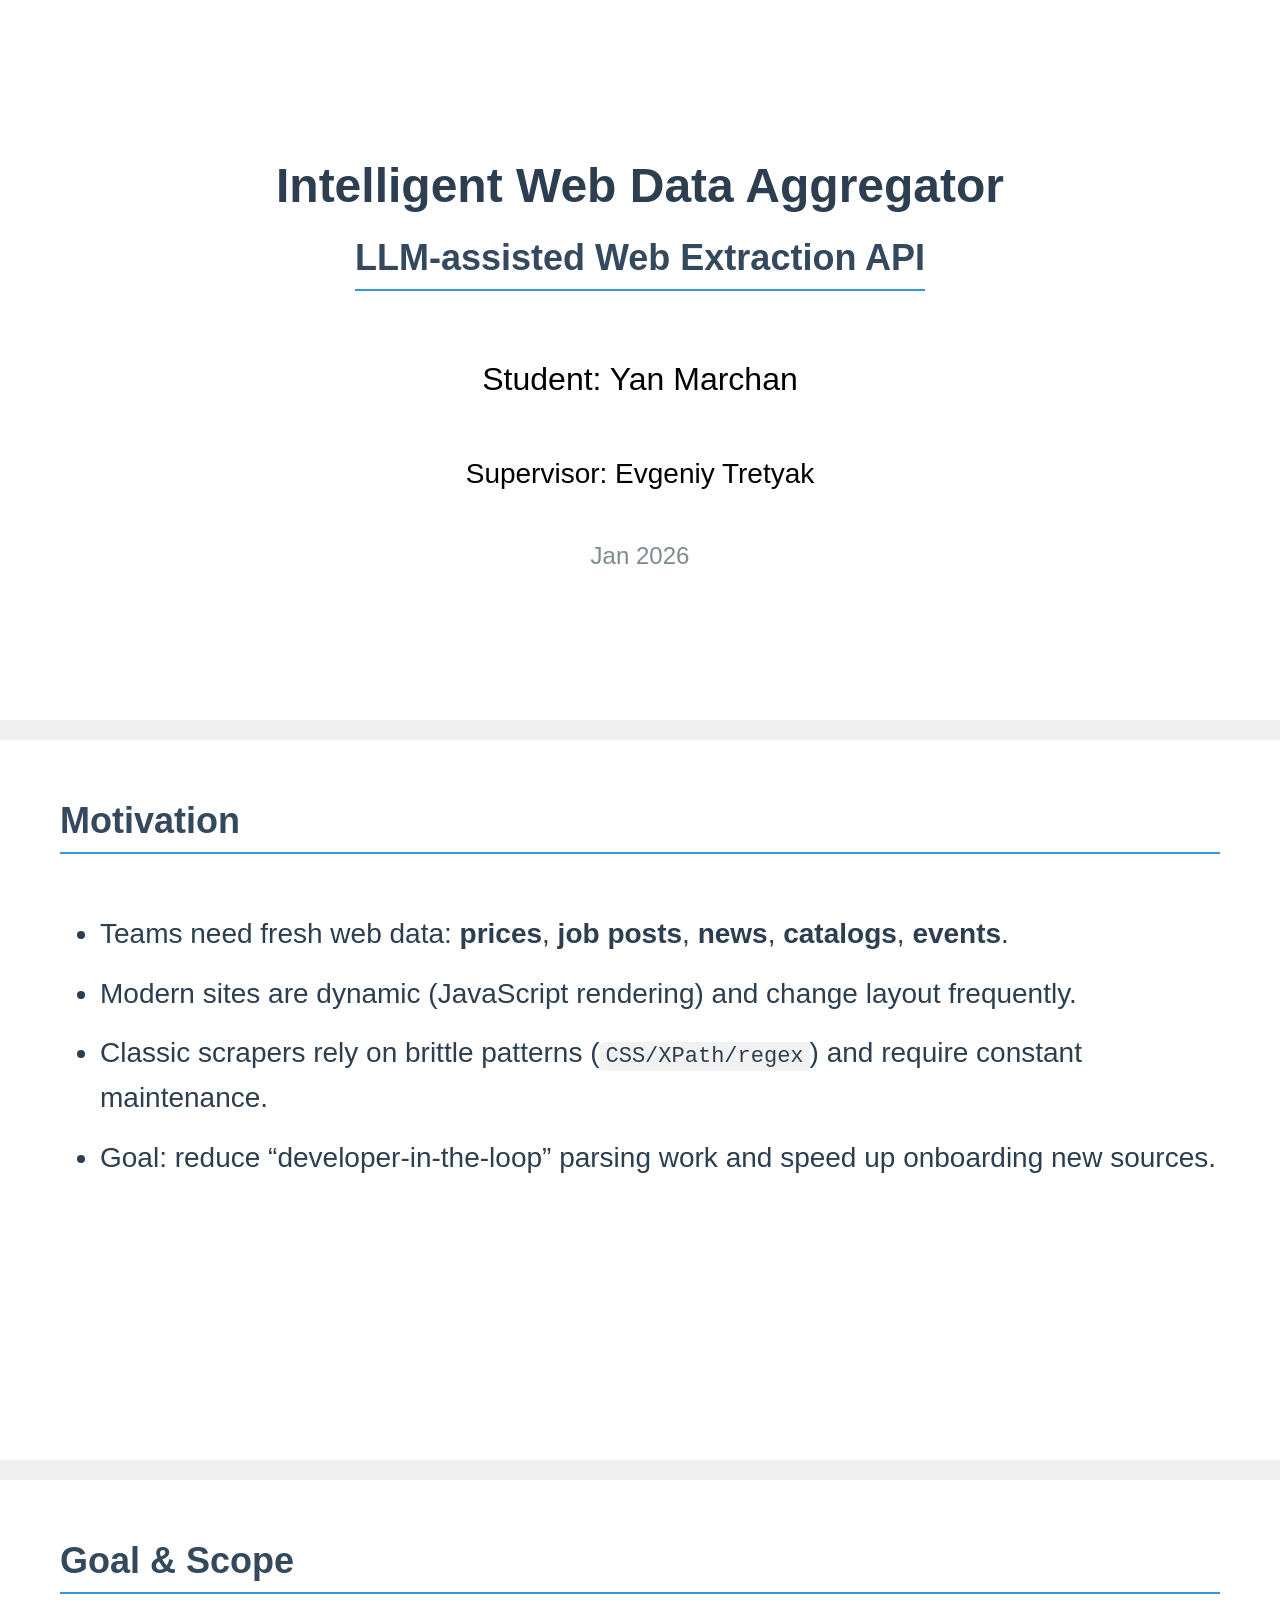
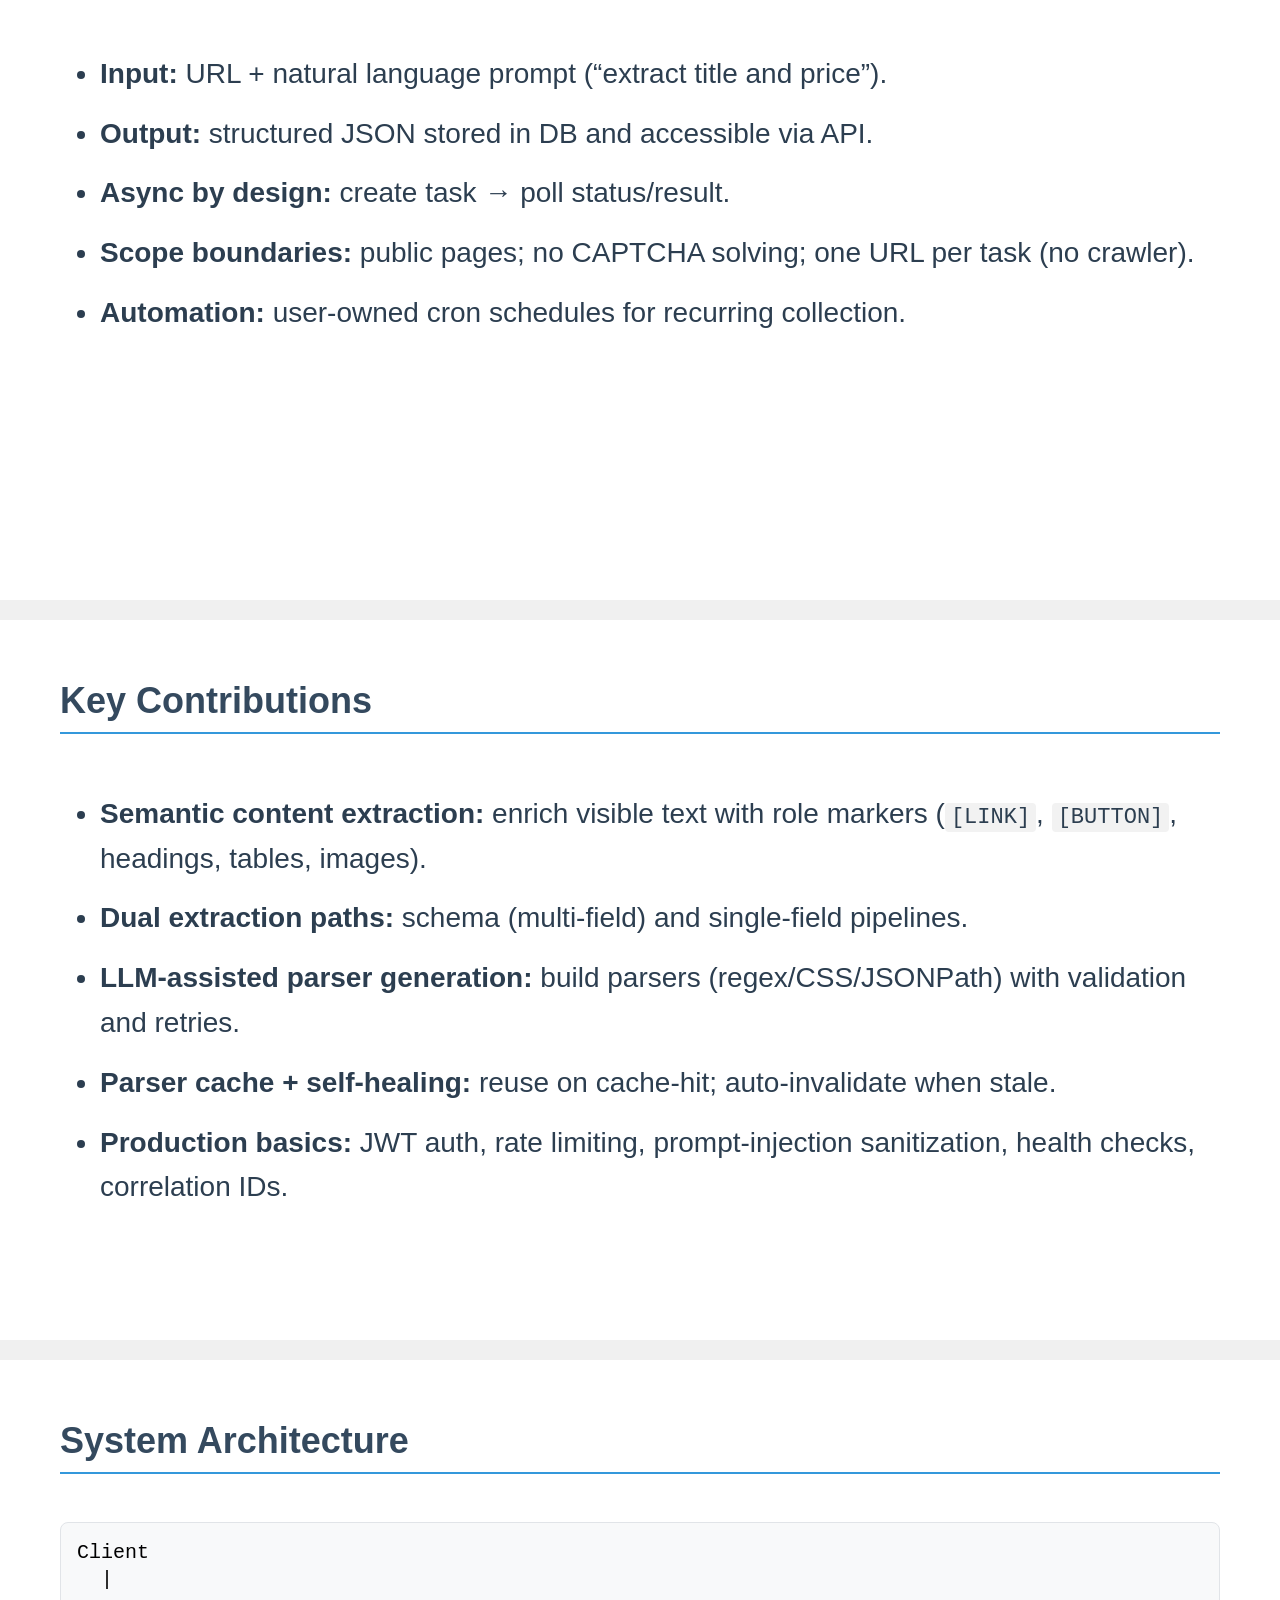
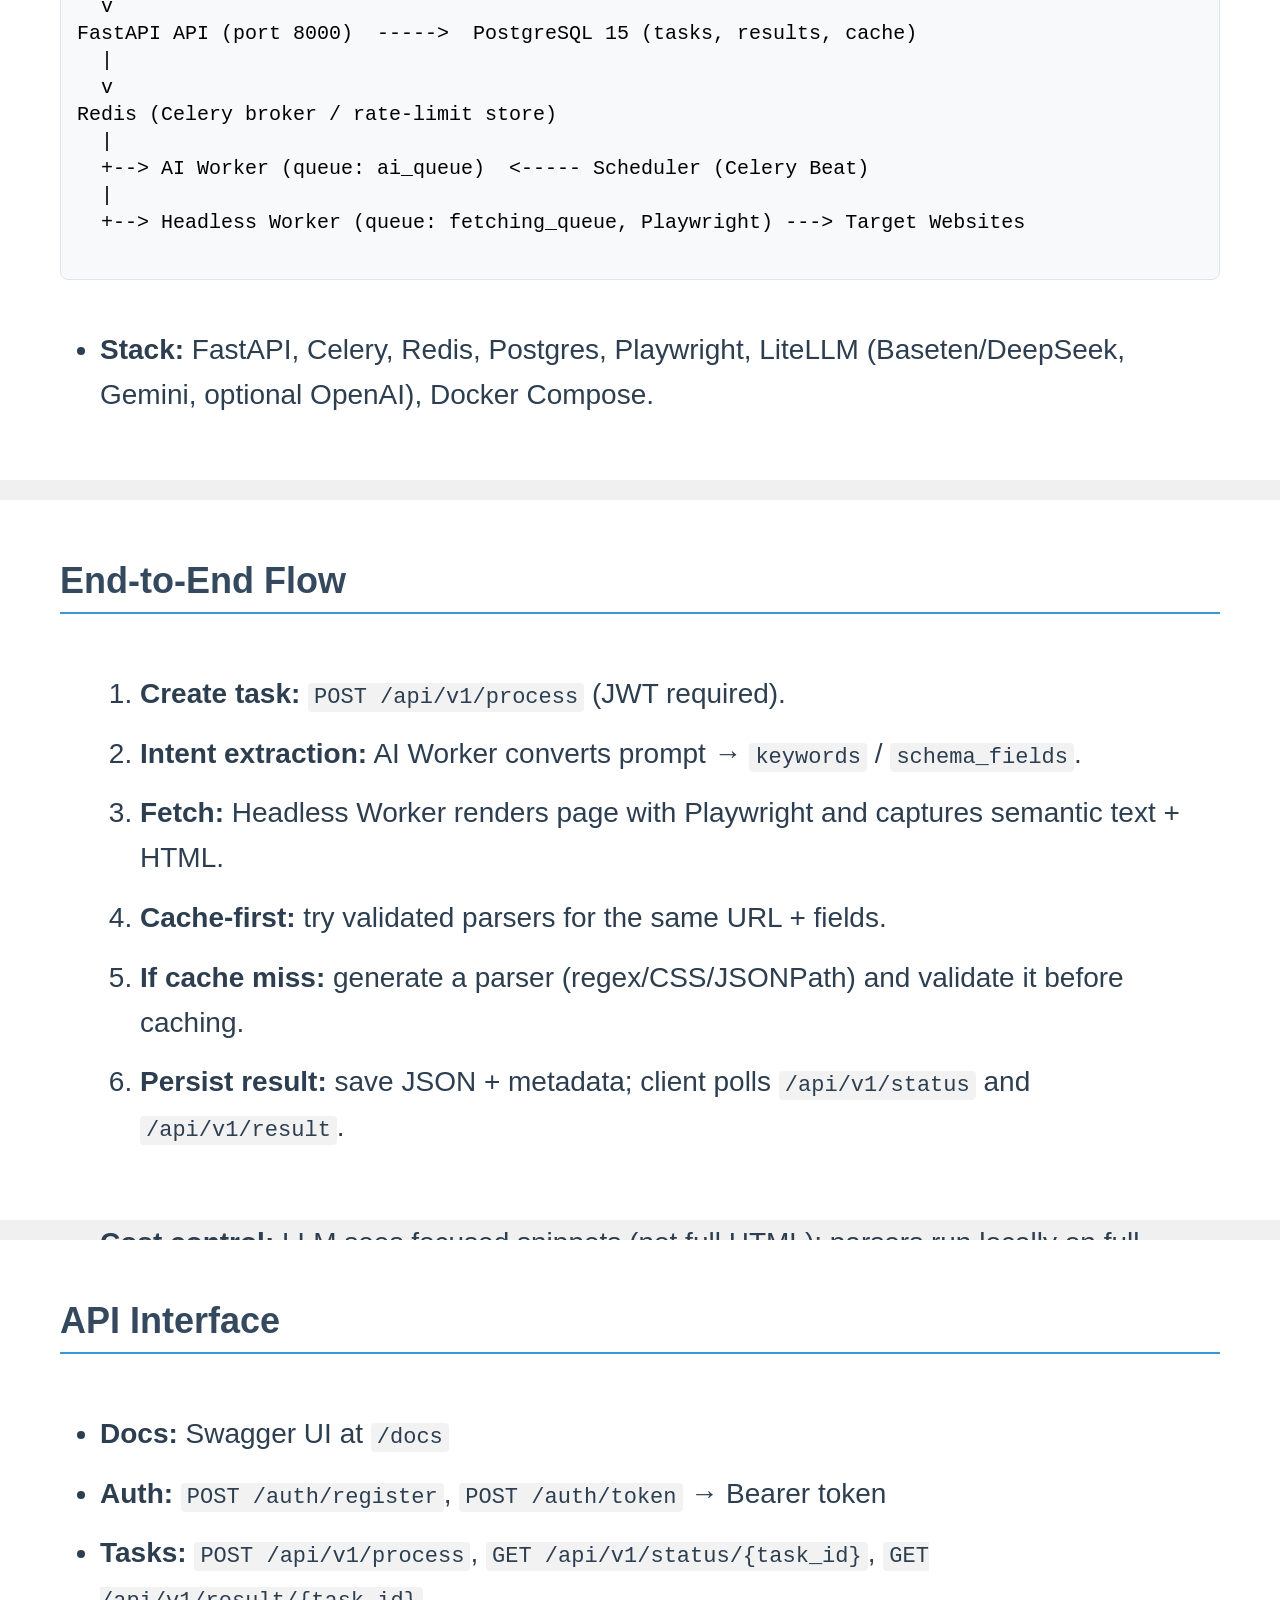
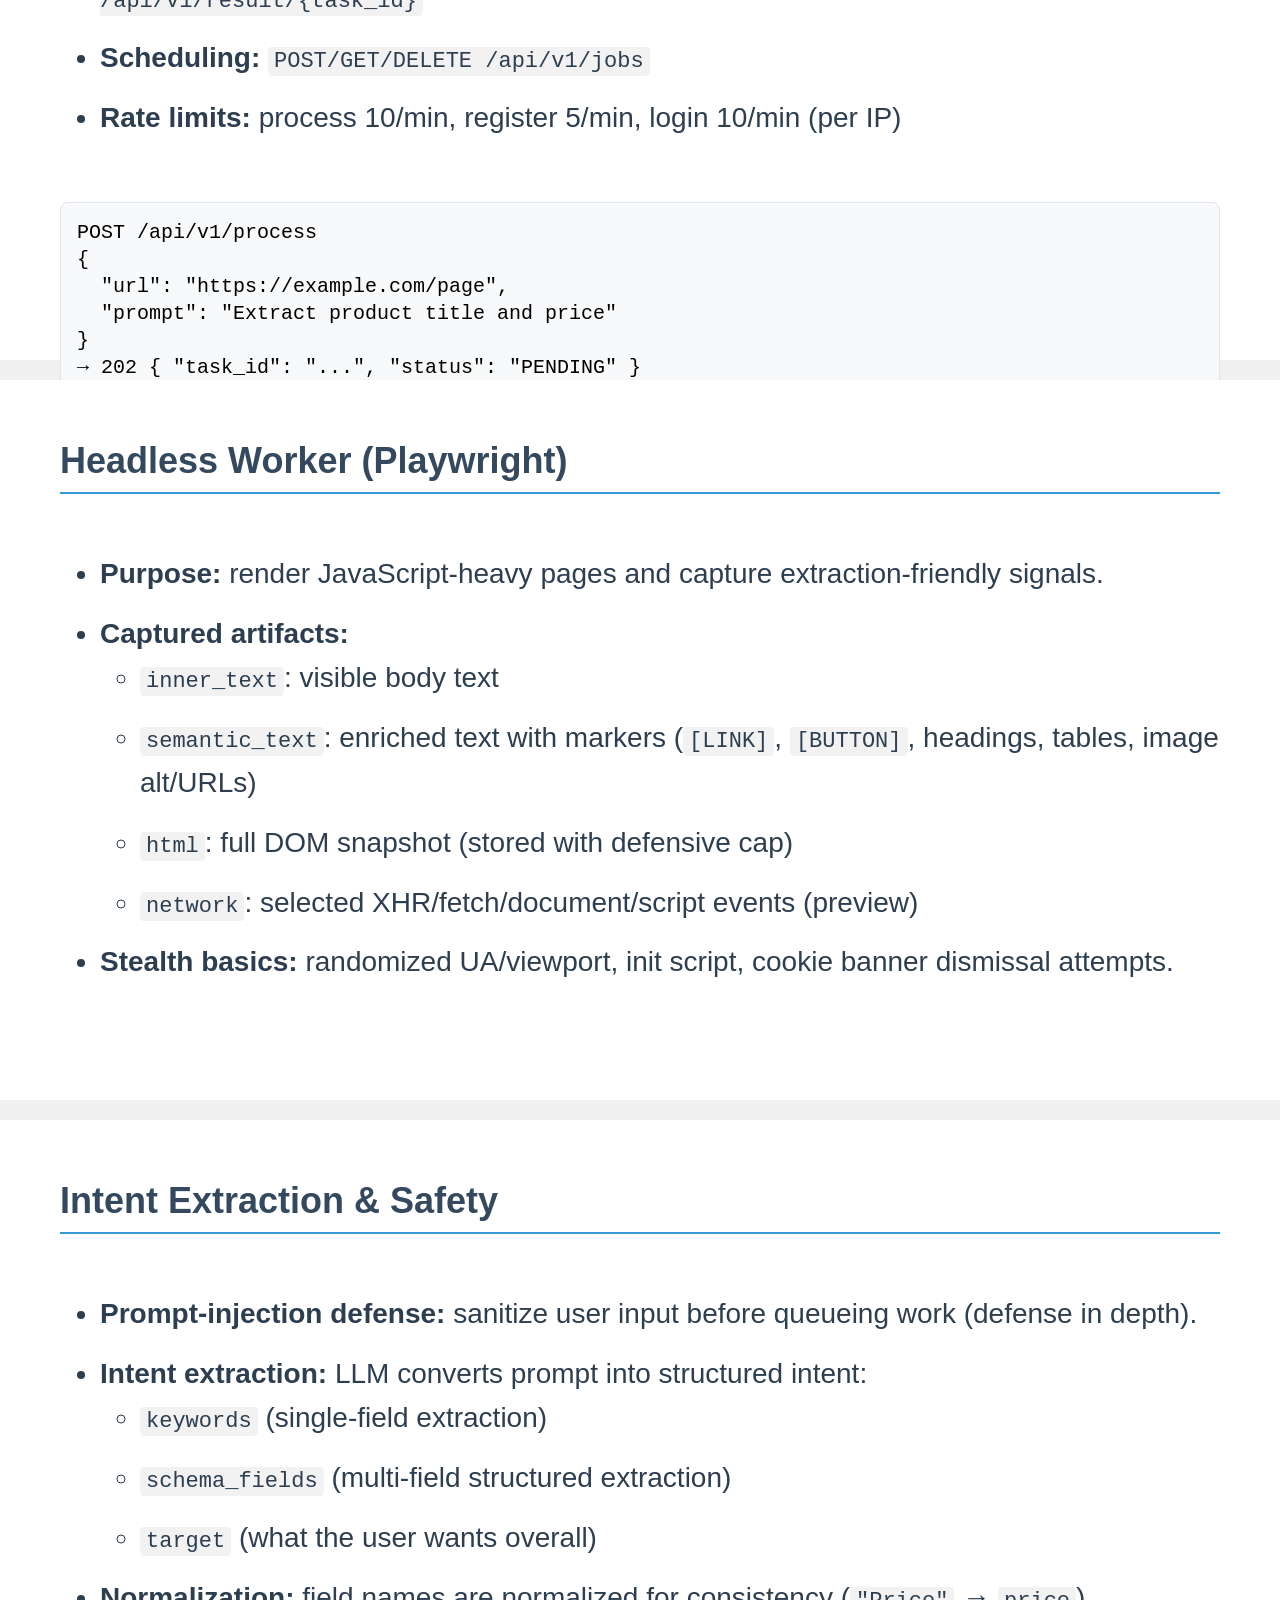
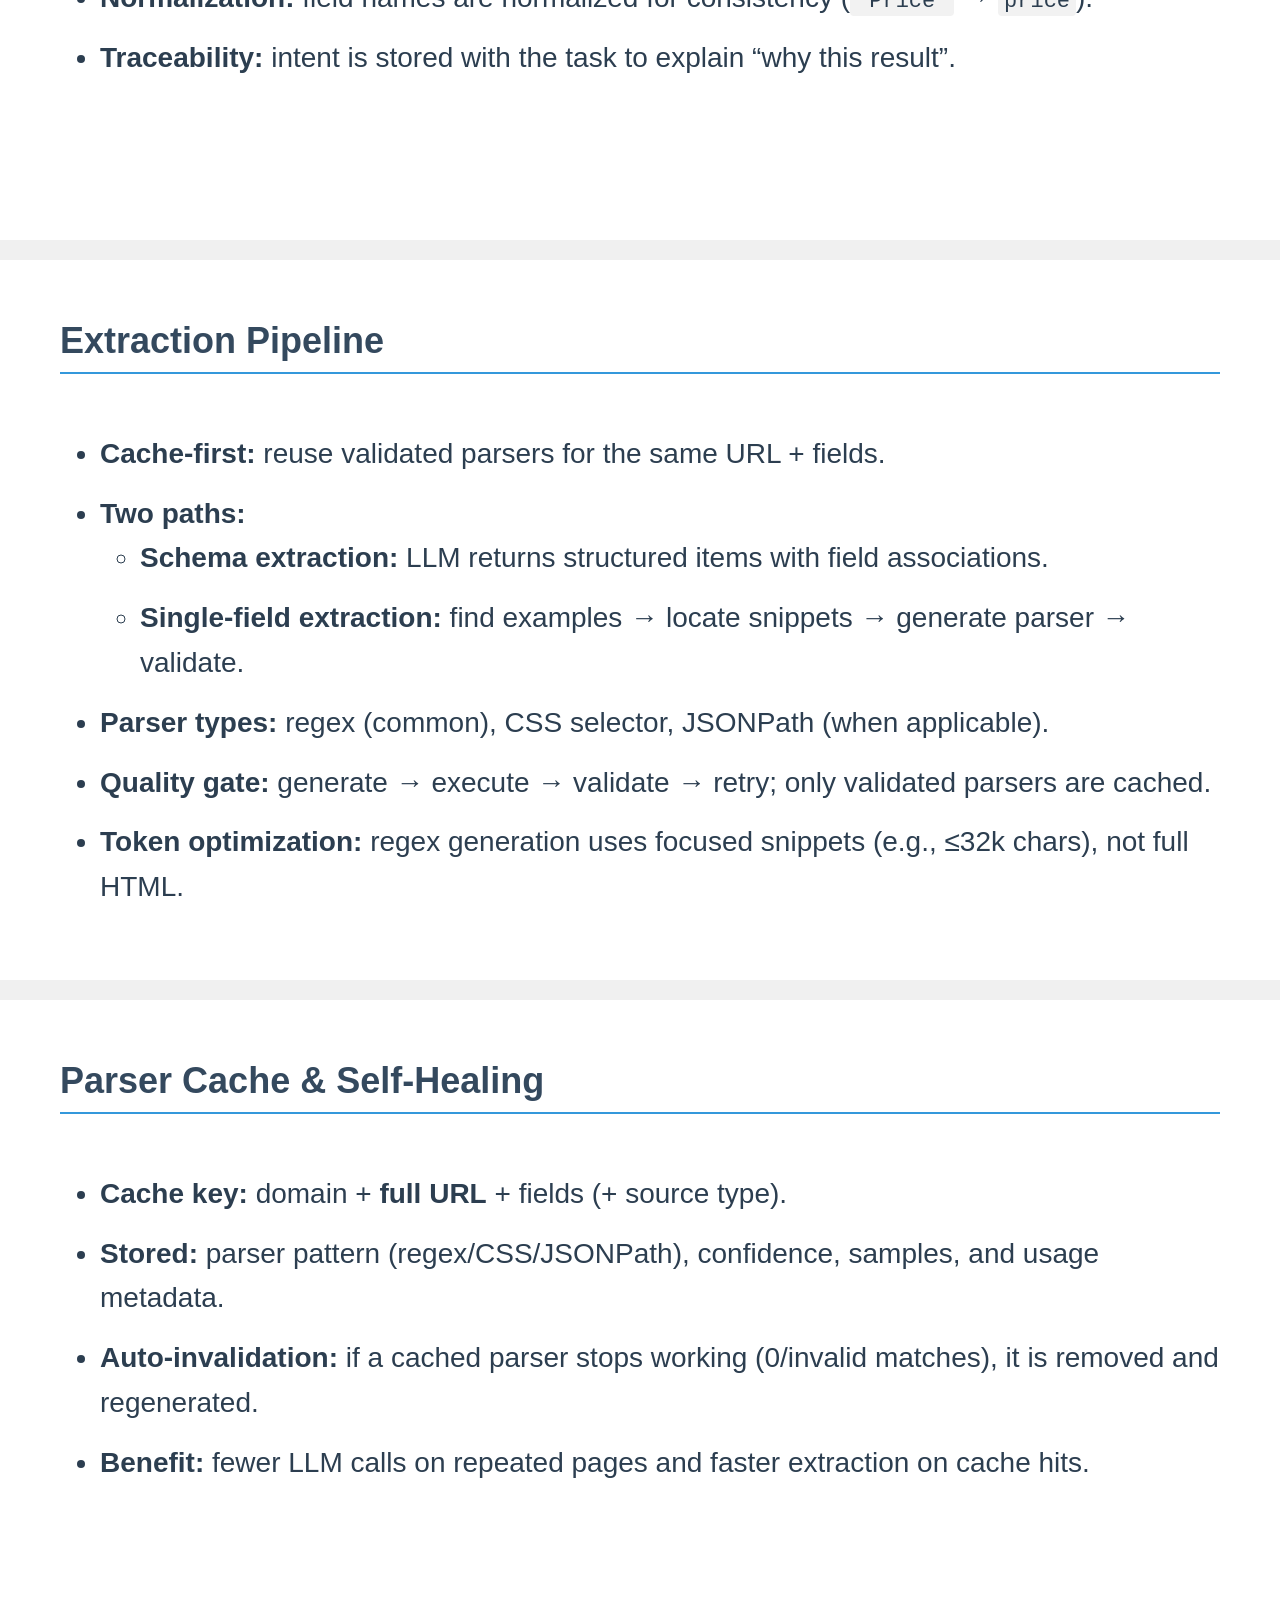
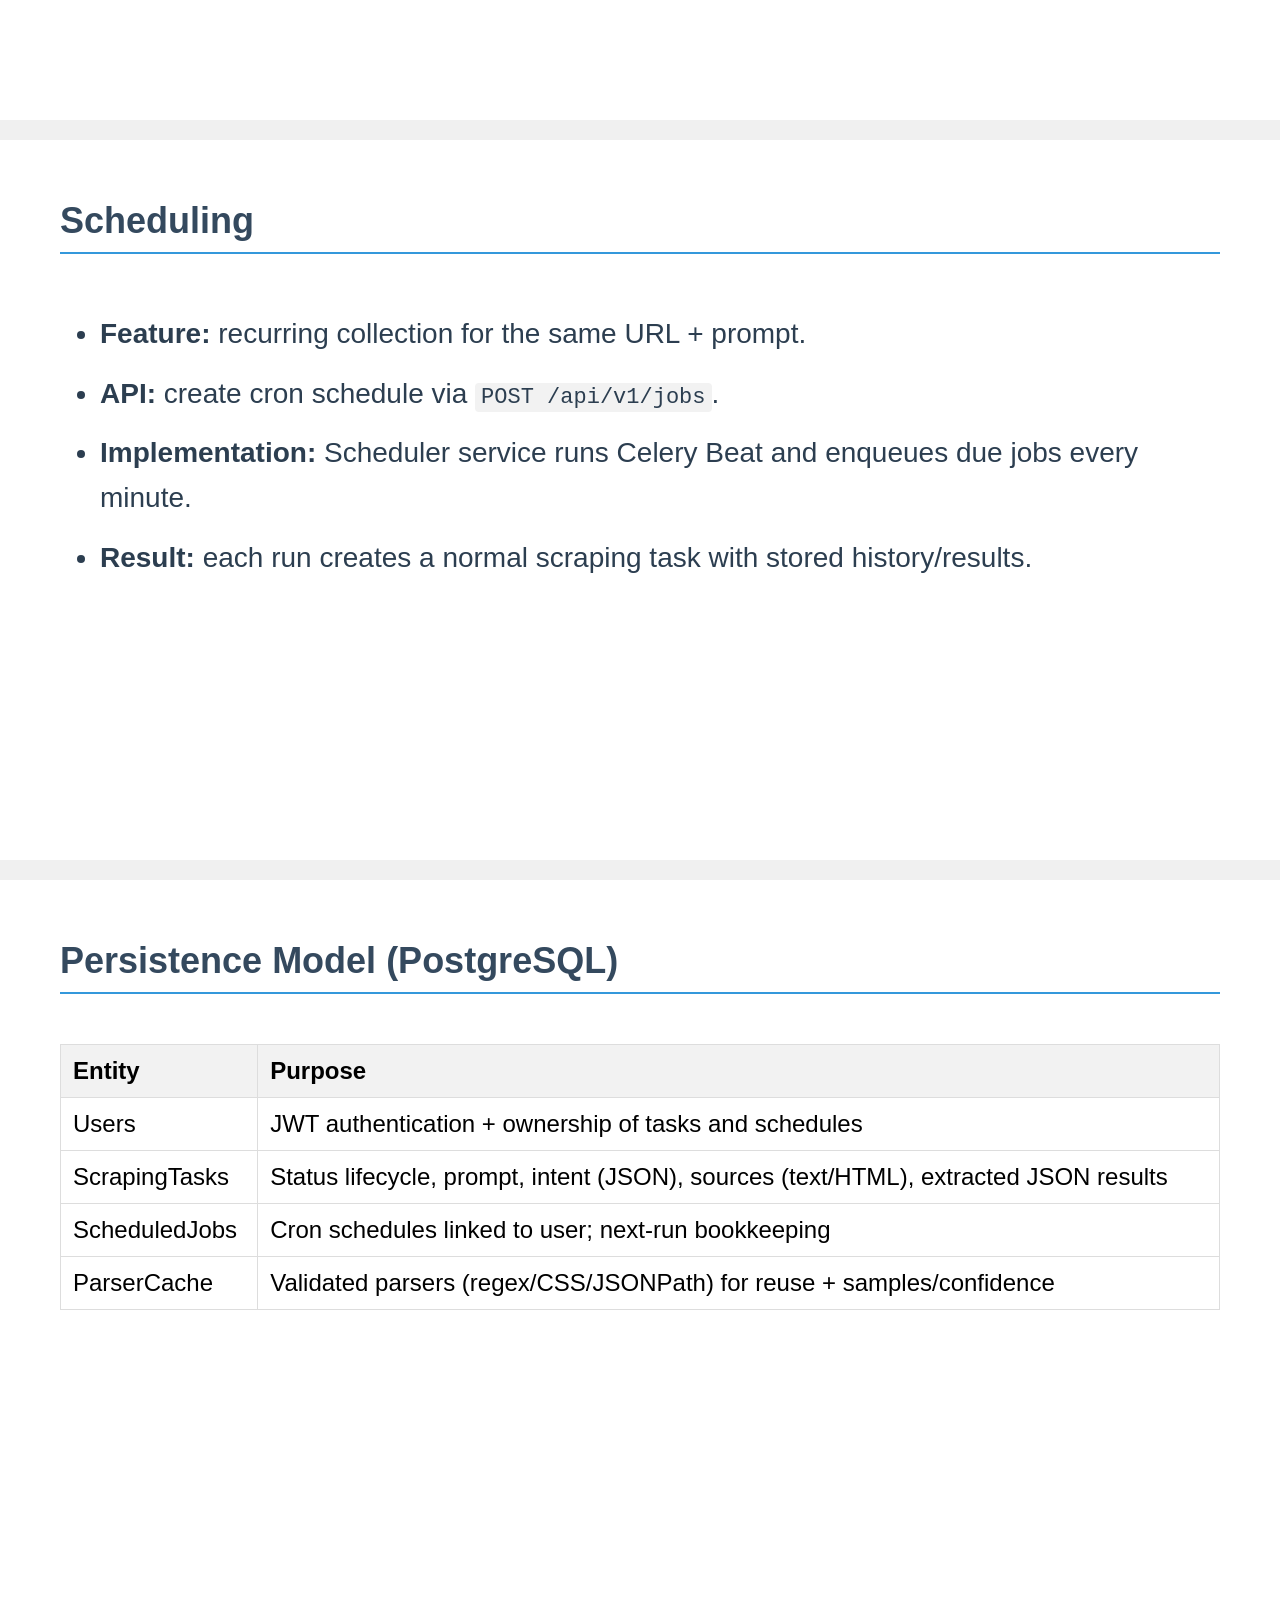
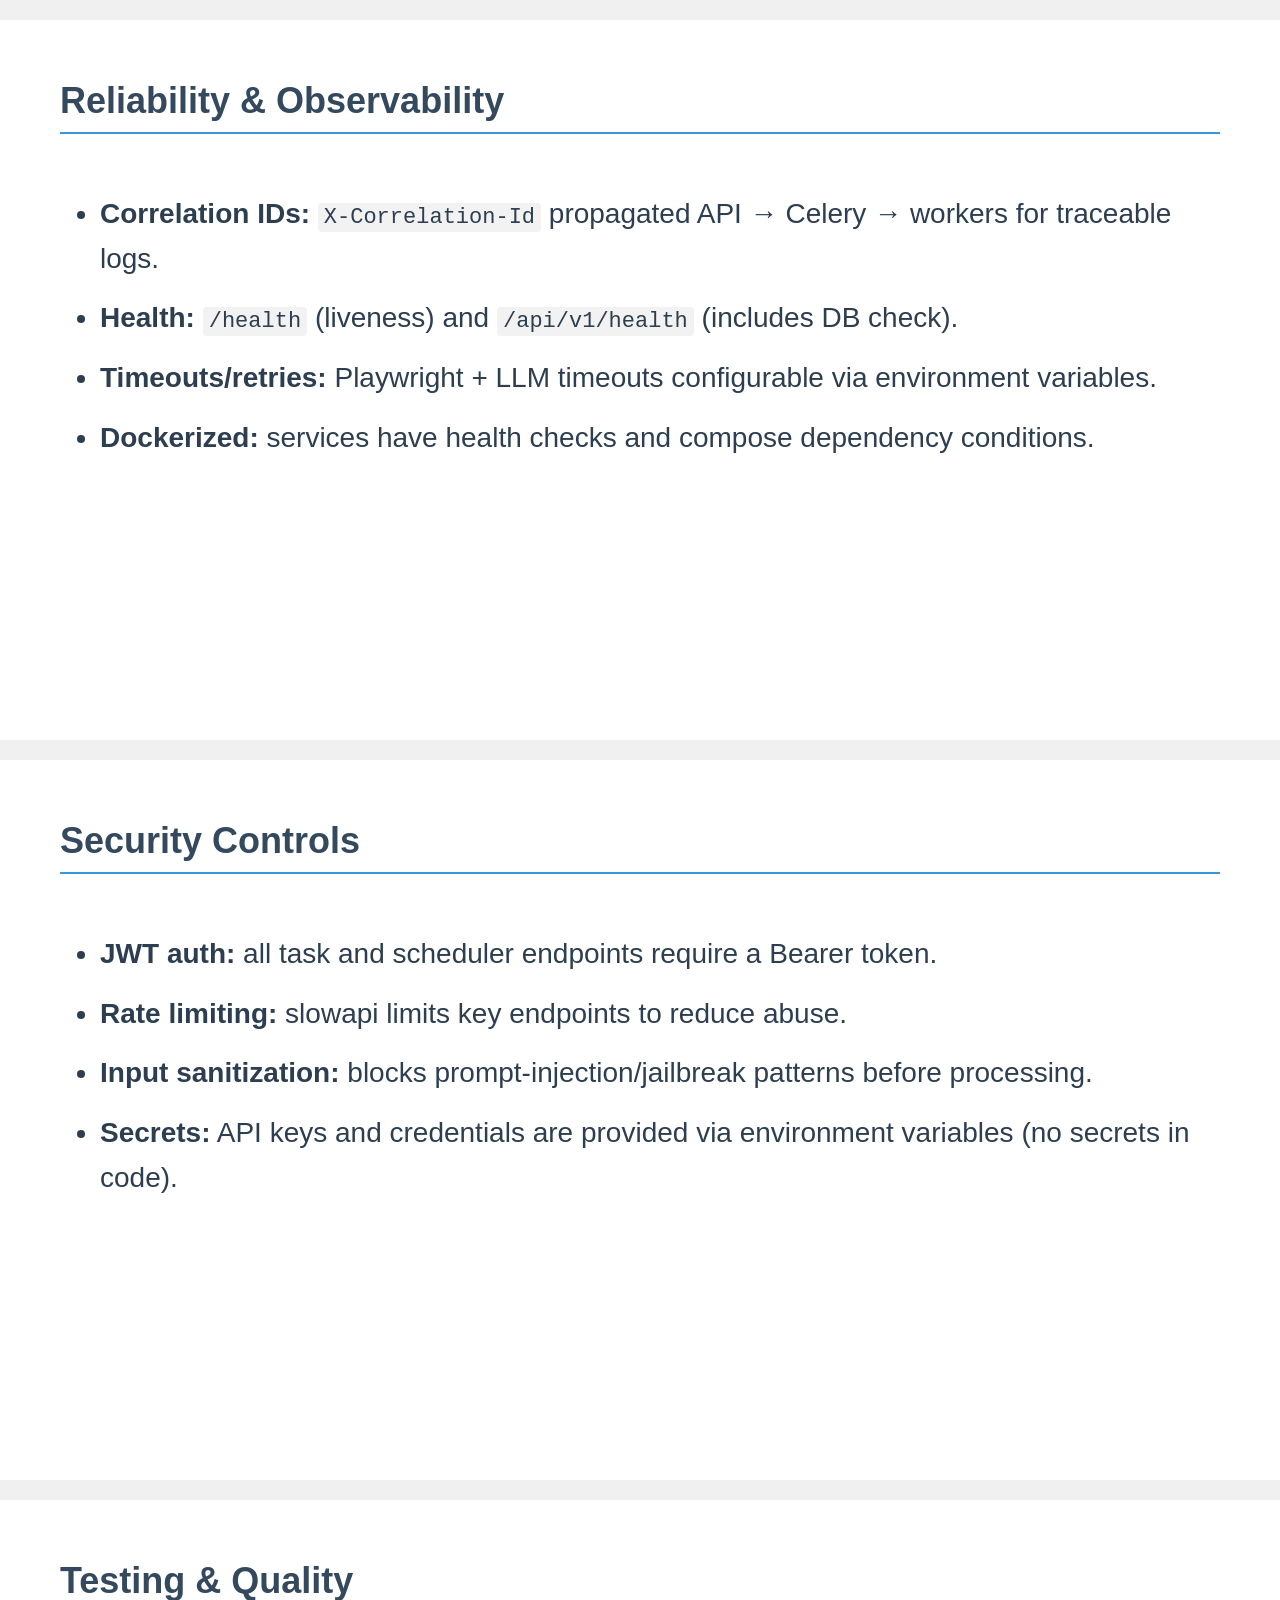
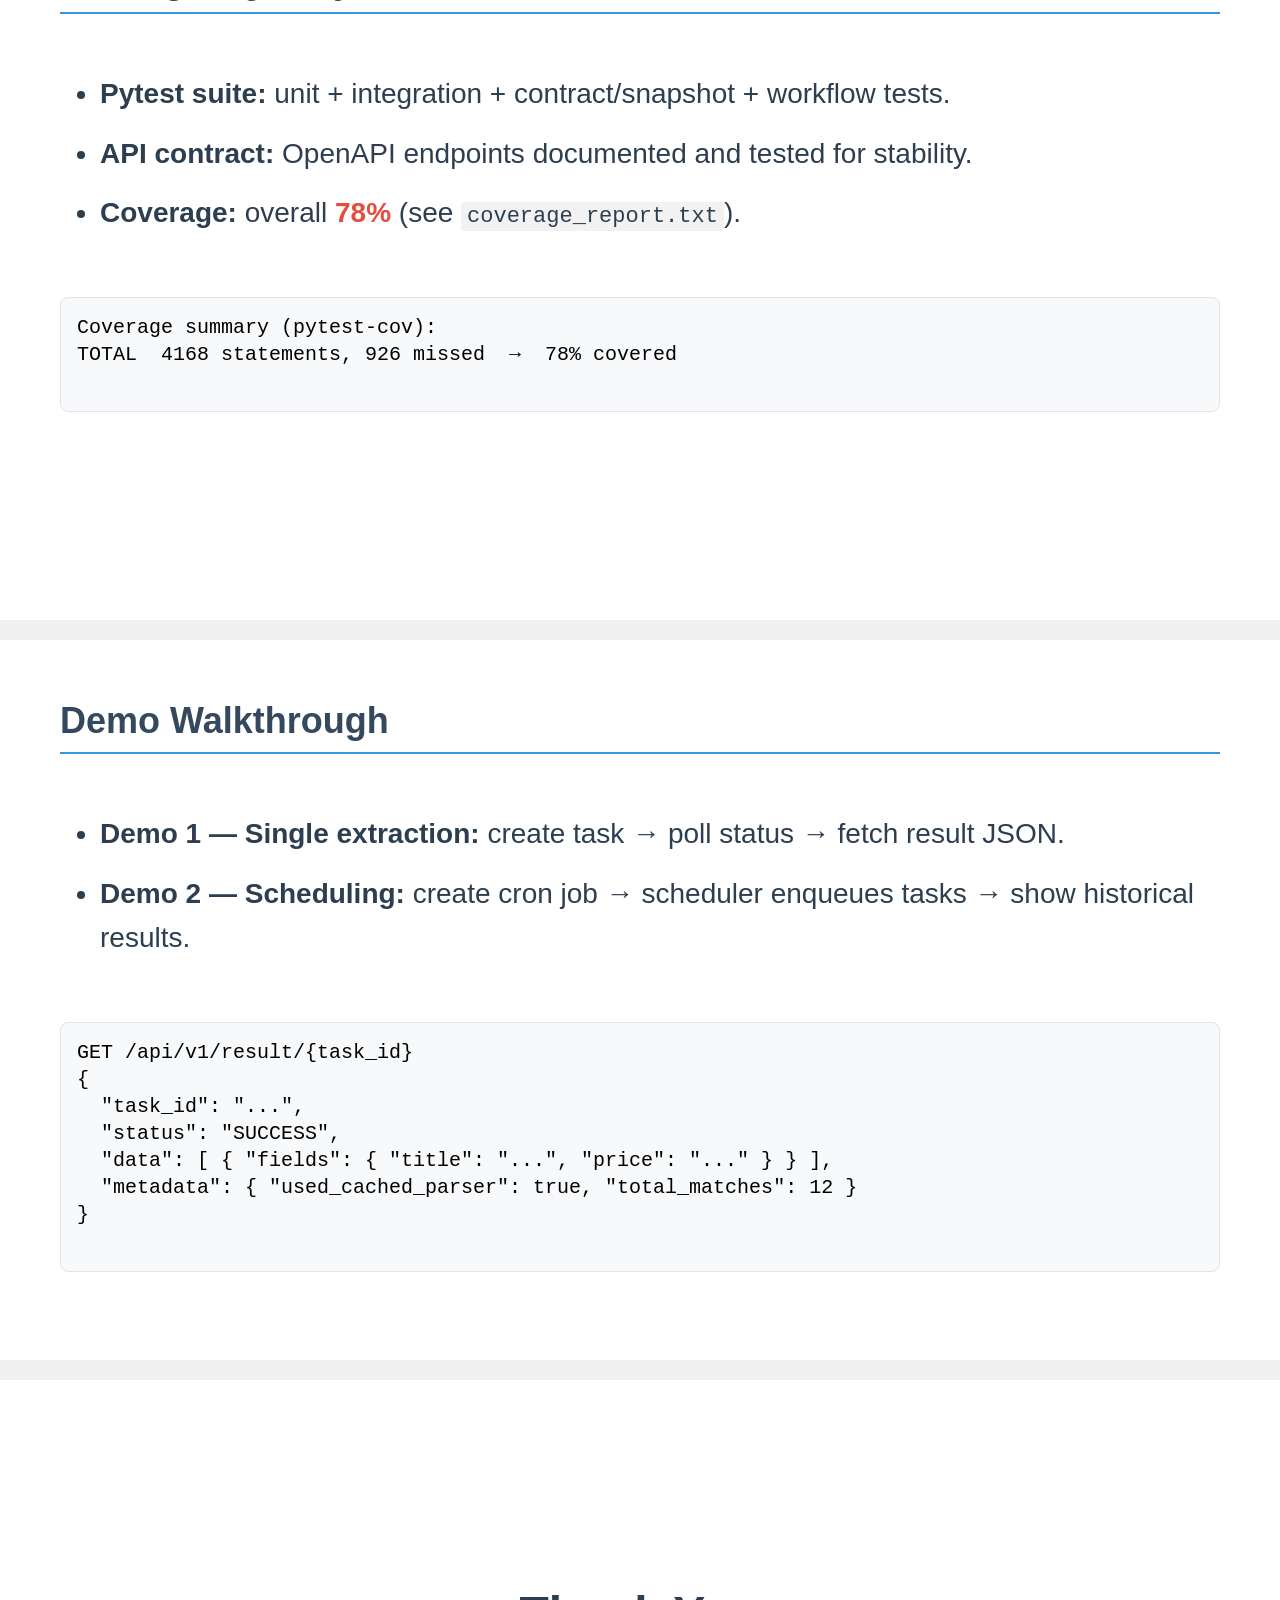
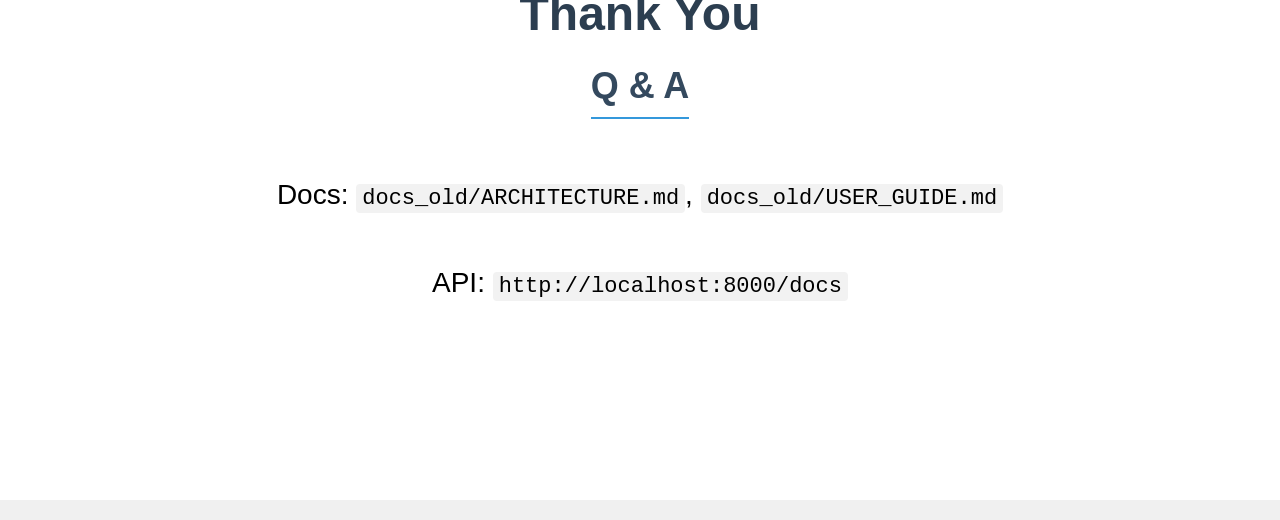
==== commit e451349d: "123" ====
--- a/presentation/slides.html
+++ b/presentation/slides.html
@@ -42,6 +42,13 @@
             color: #2c3e50;
         }
 
+        ol {
+            font-size: 28px;
+            line-height: 1.6;
+            color: #2c3e50;
+            margin-left: 40px;
+        }
+
         li {
             margin-bottom: 15px;
         }
@@ -85,6 +92,26 @@
         th {
             background-color: #f2f2f2;
         }
+
+        pre {
+            background: #f8f9fa;
+            border: 1px solid #e1e4e8;
+            padding: 16px;
+            border-radius: 8px;
+            font-size: 20px;
+            line-height: 1.35;
+            white-space: pre-wrap;
+            word-break: break-word;
+            margin-top: 18px;
+        }
+
+        code {
+            background: #f2f2f2;
+            padding: 2px 6px;
+            border-radius: 4px;
+            font-family: Consolas, 'Courier New', monospace;
+            font-size: 22px;
+        }
     </style>
 </head>
 
@@ -94,263 +121,284 @@
     <div class="slide">
         <div class="center">
             <h1>Intelligent Web Data Aggregator</h1>
-            <h2>Diploma Project</h2>
+            <h2>LLM-assisted Web Extraction API</h2>
             <p style="font-size: 32px; margin-top: 40px;">Student: Yan Marchan</p>
             <p style="font-size: 28px;">Supervisor: Evgeniy Tretyak</p>
             <p style="font-size: 24px; color: #7f8c8d;">Jan 2026</p>
         </div>
     </div>
 
-    <!-- Slide 2: Context -->
-    <div class="slide">
-        <h2>Context</h2>
-        <ul>
-            <li>Data is the fuel of modern business (Price monitoring, Market research, News aggregation).</li>
-            <li>Manual copy-pasting is inefficient.</li>
-            <li>Existing solutions are either:
+    <!-- Slide 2: Motivation -->
+    <div class="slide">
+        <h2>Motivation</h2>
+        <ul>
+            <li>Teams need fresh web data: <strong>prices</strong>, <strong>job posts</strong>, <strong>news</strong>,
+                <strong>catalogs</strong>, <strong>events</strong>.</li>
+            <li>Modern sites are dynamic (JavaScript rendering) and change layout frequently.</li>
+            <li>Classic scrapers rely on brittle patterns (<code>CSS/XPath/regex</code>) and require constant
+                maintenance.</li>
+            <li>Goal: reduce “developer-in-the-loop” parsing work and speed up onboarding new sources.</li>
+        </ul>
+    </div>
+
+    <!-- Slide 3: Goal & Scope -->
+    <div class="slide">
+        <h2>Goal & Scope</h2>
+        <ul>
+            <li><strong>Input:</strong> URL + natural language prompt (“extract title and price”).</li>
+            <li><strong>Output:</strong> structured JSON stored in DB and accessible via API.</li>
+            <li><strong>Async by design:</strong> create task → poll status/result.</li>
+            <li><strong>Scope boundaries:</strong> public pages; no CAPTCHA solving; one URL per task (no crawler).</li>
+            <li><strong>Automation:</strong> user-owned cron schedules for recurring collection.</li>
+        </ul>
+    </div>
+
+    <!-- Slide 4: Key Contributions -->
+    <div class="slide">
+        <h2>Key Contributions</h2>
+        <ul>
+            <li><strong>Semantic content extraction:</strong> enrich visible text with role markers
+                (<code>[LINK]</code>, <code>[BUTTON]</code>, headings, tables, images).</li>
+            <li><strong>Dual extraction paths:</strong> schema (multi-field) and single-field pipelines.</li>
+            <li><strong>LLM-assisted parser generation:</strong> build parsers (regex/CSS/JSONPath) with validation and
+                retries.</li>
+            <li><strong>Parser cache + self-healing:</strong> reuse on cache-hit; auto-invalidate when stale.</li>
+            <li><strong>Production basics:</strong> JWT auth, rate limiting, prompt-injection sanitization, health
+                checks, correlation IDs.</li>
+        </ul>
+    </div>
+
+    <!-- Slide 5: Architecture -->
+    <div class="slide">
+        <h2>System Architecture</h2>
+        <pre>
+Client
+  |
+  v
+FastAPI API (port 8000)  ----->  PostgreSQL 15 (tasks, results, cache)
+  |
+  v
+Redis (Celery broker / rate-limit store)
+  |
+  +--> AI Worker (queue: ai_queue)  <----- Scheduler (Celery Beat)
+  |
+  +--> Headless Worker (queue: fetching_queue, Playwright) ---> Target Websites
+        </pre>
+        <ul>
+            <li><strong>Stack:</strong> FastAPI, Celery, Redis, Postgres, Playwright, LiteLLM (Baseten/DeepSeek, Gemini,
+                optional OpenAI), Docker Compose.</li>
+        </ul>
+    </div>
+
+    <!-- Slide 6: End-to-End Flow -->
+    <div class="slide">
+        <h2>End-to-End Flow</h2>
+        <ol>
+            <li><strong>Create task:</strong> <code>POST /api/v1/process</code> (JWT required).</li>
+            <li><strong>Intent extraction:</strong> AI Worker converts prompt → <code>keywords</code> /
+                <code>schema_fields</code>.</li>
+            <li><strong>Fetch:</strong> Headless Worker renders page with Playwright and captures semantic text + HTML.
+            </li>
+            <li><strong>Cache-first:</strong> try validated parsers for the same URL + fields.</li>
+            <li><strong>If cache miss:</strong> generate a parser (regex/CSS/JSONPath) and validate it before caching.
+            </li>
+            <li><strong>Persist result:</strong> save JSON + metadata; client polls <code>/api/v1/status</code> and
+                <code>/api/v1/result</code>.</li>
+        </ol>
+        <ul>
+            <li><strong>Cost control:</strong> LLM sees focused snippets (not full HTML); parsers run locally on full
+                content.</li>
+        </ul>
+    </div>
+
+    <!-- Slide 7: API Interface -->
+    <div class="slide">
+        <h2>API Interface</h2>
+        <ul>
+            <li><strong>Docs:</strong> Swagger UI at <code>/docs</code></li>
+            <li><strong>Auth:</strong> <code>POST /auth/register</code>, <code>POST /auth/token</code> → Bearer token
+            </li>
+            <li><strong>Tasks:</strong> <code>POST /api/v1/process</code>,
+                <code>GET /api/v1/status/{task_id}</code>, <code>GET /api/v1/result/{task_id}</code></li>
+            <li><strong>Scheduling:</strong> <code>POST/GET/DELETE /api/v1/jobs</code></li>
+            <li><strong>Rate limits:</strong> process 10/min, register 5/min, login 10/min (per IP)</li>
+        </ul>
+        <pre>
+POST /api/v1/process
+{
+  "url": "https://example.com/page",
+  "prompt": "Extract product title and price"
+}
+→ 202 { "task_id": "...", "status": "PENDING" }
+        </pre>
+    </div>
+
+    <!-- Slide 8: Headless Worker -->
+    <div class="slide">
+        <h2>Headless Worker (Playwright)</h2>
+        <ul>
+            <li><strong>Purpose:</strong> render JavaScript-heavy pages and capture extraction-friendly signals.</li>
+            <li><strong>Captured artifacts:</strong>
                 <ul>
-                    <li>Expensive SaaS tools.</li>
-                    <li>Brittle scripts that break on layout changes.</li>
+                    <li><code>inner_text</code>: visible body text</li>
+                    <li><code>semantic_text</code>: enriched text with markers (<code>[LINK]</code>,
+                        <code>[BUTTON]</code>, headings, tables, image alt/URLs)</li>
+                    <li><code>html</code>: full DOM snapshot (stored with defensive cap)</li>
+                    <li><code>network</code>: selected XHR/fetch/document/script events (preview)</li>
                 </ul>
             </li>
-        </ul>
-    </div>
-
-    <!-- Slide 3: Problem - The Breaking Point -->
-    <div class="slide">
-        <h2>The Problem</h2>
-        <ul>
-            <li><strong>Structural Rigidity:</strong> Traditional scrapers rely on hardcoded CSS selectors (e.g.,
-                `div.product > span.price`).</li>
-            <li><strong>Maintenance Nightmare:</strong> A slight UI update on the target site breaks the scraper.</li>
-            <li><strong>Developer Botleneck:</strong> Every new site requires a developer to write new parsing logic.
-            </li>
-        </ul>
-    </div>
-
-    <!-- Slide 4: Goals -->
-    <div class="slide">
-        <h2>Project Goals</h2>
-        <ul>
-            <li><strong>Resilience:</strong> Build a system that adapts to HTML structure changes.</li>
-            <li><strong>Usability:</strong> Allow users to request data in natural language (e.g., "Get me the prices").
-            </li>
-            <li><strong>Automation:</strong> Support recurring scheduled jobs.</li>
-            <li><strong>Performance:</strong> Cache successful patterns to reduce AI costs.</li>
-        </ul>
-    </div>
-
-    <!-- Slide 5: Solution Architecture -->
-    <div class="slide">
-        <h2>Solution Overview</h2>
-        <div style="text-align: center; margin-top: 40px;">
-            <div style="border: 3px solid #34495e; padding: 20px; display: inline-block;">
-                <strong>Client</strong><br>(HTTP/Curl)
-            </div>
-            <div style="font-size: 40px; display: inline-block; vertical-align: middle;">&#8594;</div>
-            <div style="border: 3px solid #3498db; padding: 20px; display: inline-block; background: #ebf5fb;">
-                <strong>FastAPI</strong><br>(Orchestration)
-            </div>
-            <div style="font-size: 40px; display: inline-block; vertical-align: middle;">&#8594;</div>
-            <div style="border: 3px solid #e74c3c; padding: 20px; display: inline-block; background: #fadbd8;">
-                <strong>Celery Workers</strong><br>(AI & Browser)
-            </div>
-        </div>
-        <ul>
-            <li><strong>Microservices:</strong> API, AI Worker, Headless Browser, Redis, Postgres.</li>
-            <li><strong>Tech Stack:</strong> Python, Docker, Playwright, Baseten/Gemini.</li>
-        </ul>
-    </div>
-
-    <!-- Slide 6: Criterion 1 - Backend -->
-    <div class="slide">
-        <h2>Criterion 1: Backend API</h2>
-        <ul>
-            <li><strong>Why FastAPI?</strong> High performance, async support, auto-generated Swagger UI.</li>
-            <li><strong>Implementation:</strong>
+            <li><strong>Stealth basics:</strong> randomized UA/viewport, init script, cookie banner dismissal attempts.
+            </li>
+        </ul>
+    </div>
+
+    <!-- Slide 9: Intent & Safety -->
+    <div class="slide">
+        <h2>Intent Extraction & Safety</h2>
+        <ul>
+            <li><strong>Prompt-injection defense:</strong> sanitize user input before queueing work (defense in depth).
+            </li>
+            <li><strong>Intent extraction:</strong> LLM converts prompt into structured intent:
                 <ul>
-                    <li>RESTful endpoints (`/process`, `/jobs`).</li>
-                    <li>Pydantic models for strict data validation.</li>
-                    <li>Dependency Injection for database sessions.</li>
+                    <li><code>keywords</code> (single-field extraction)</li>
+                    <li><code>schema_fields</code> (multi-field structured extraction)</li>
+                    <li><code>target</code> (what the user wants overall)</li>
                 </ul>
             </li>
-            <li class="highlight">Status: Implemented ✅</li>
-        </ul>
-    </div>
-
-    <!-- Slide 7: Criterion 2 - Web Scraping -->
-    <div class="slide">
-        <h2>Criterion 2: Scraping Engine</h2>
-        <ul>
-            <li><strong>Tool:</strong> Playwright (Headless Browser).</li>
-            <li><strong>Why?</strong> Support for extensive JavaScript (React/Angular/Vue sites).</li>
-            <li><strong>Features:</strong>
+            <li><strong>Normalization:</strong> field names are normalized for consistency (<code>"Price"</code> →
+                <code>price</code>).</li>
+            <li><strong>Traceability:</strong> intent is stored with the task to explain “why this result”.</li>
+        </ul>
+    </div>
+
+    <!-- Slide 10: Extraction Pipeline -->
+    <div class="slide">
+        <h2>Extraction Pipeline</h2>
+        <ul>
+            <li><strong>Cache-first:</strong> reuse validated parsers for the same URL + fields.</li>
+            <li><strong>Two paths:</strong>
                 <ul>
-                    <li>Network interception (block images/fonts).</li>
-                    <li>DOM Snapshotting (innerText & HTML).</li>
+                    <li><strong>Schema extraction:</strong> LLM returns structured items with field associations.</li>
+                    <li><strong>Single-field extraction:</strong> find examples → locate snippets → generate parser →
+                        validate.</li>
                 </ul>
             </li>
-            <li class="highlight">Status: Implemented ✅</li>
-        </ul>
-    </div>
-
-    <!-- Slide 8: Criterion 3 - AI Intelligence -->
-    <div class="slide">
-        <h2>Criterion 3: AI Extraction</h2>
-        <ul>
-            <li><strong>Logic:</strong> LLM analyzes text + HTML snippet to generate selectors.</li>
-            <li><strong>Strategy:</strong>
-                <ul>
-                    <li><strong>Heuristic:</strong> "Find specific field using CSS".</li>
-                    <li><strong>Validation:</strong> Test selector on page content immediately.</li>
-                </ul>
-            </li>
-            <li>Reduces reliance on hardcoded regex.</li>
-            <li class="highlight">Status: Implemented ✅</li>
-        </ul>
-    </div>
-
-    <!-- Slide 9: Criterion 4 - Data Storage -->
-    <div class="slide">
-        <h2>Criterion 4: Persistence</h2>
-        <ul>
-            <li><strong>Database:</strong> PostgreSQL 15.</li>
-            <li><strong>Schema Design:</strong>
-                <ul>
-                    <li>`User` and `ScrapingTask` tables.</li>
-                    <li>`ParserCache` to store successful selectors.</li>
-                </ul>
-            </li>
-            <li><strong>ORM:</strong> SQLAlchemy (Async).</li>
-            <li class="highlight">Status: Implemented ✅</li>
-        </ul>
-    </div>
-
-    <!-- Slide 10: Criterion 5 - Scheduling -->
-    <div class="slide">
-        <h2>Criterion 5: Scheduling</h2>
-        <ul>
-            <li><strong>Requirement:</strong> Recurring data collection.</li>
-            <li><strong>Tool:</strong> Celery Beat.</li>
-            <li><strong>Implementation:</strong>
-                <ul>
-                    <li>Users define Cron expressions (`0 9 * * *`).</li>
-                    <li>System spawns new tasks automatically.</li>
-                </ul>
-            </li>
-            <li class="highlight">Status: Implemented ✅</li>
-        </ul>
-    </div>
-
-    <!-- Slide 11: Criterion 6 - Infrastructure -->
-    <div class="slide">
-        <h2>Criterion 6: Infrastructure</h2>
-        <ul>
-            <li><strong>Containerization:</strong> Docker & Docker Compose.</li>
-            <li><strong>Services:</strong>
-                <ul>
-                    <li>`api`, `worker`, `db`, `redis`.</li>
-                </ul>
-            </li>
-            <li><strong>Benefit:</strong> "Works on my machine" consistency.</li>
-            <li class="highlight">Status: Implemented ✅</li>
-        </ul>
-    </div>
-
-    <!-- Slide 12: Criterion 7 - QA -->
-    <div class="slide">
-        <h2>Criterion 7: Quality Assurance</h2>
-        <ul>
-            <li><strong>Testing Strategy:</strong> Pytest.</li>
-            <li><strong>Levels:</strong>
-                <ul>
-                    <li>Unit Tests (Logic, Models).</li>
-                    <li>Integration Tests (DB, API flow).</li>
-                </ul>
-            </li>
-            <li><strong>Coverage:</strong> >70% code coverage.</li>
-            <li class="highlight">Status: Implemented ✅</li>
-        </ul>
-    </div>
-
-    <!-- Slide 13: Demo Scenario 1 -->
-    <div class="slide">
-        <h2>Demo: Single Extraction</h2>
-        <ul>
-            <li><strong>Goal:</strong> Extract current news headlines.</li>
-            <li><strong>Input:</strong> URL + "Extract headlines".</li>
-            <li><strong>Process:</strong>
-                <ol>
-                    <li>API receives request.</li>
-                    <li>Browser loads page.</li>
-                    <li>AI generates `h2.headline` selector.</li>
-                    <li>System returns JSON list.</li>
-                </ol>
-            </li>
-        </ul>
-        <p><em>(See screenshots in report)</em></p>
-    </div>
-
-    <!-- Slide 14: Demo 2 & Scheduling -->
-    <div class="slide">
-        <h2>Demo: Scheduling</h2>
-        <ul>
-            <li><strong>Goal:</strong> Monitor price daily.</li>
-            <li><strong>Action:</strong> POST /jobs with cron `0 12 * * *`.</li>
-            <li><strong>Result:</strong> System runs automatically at noon.</li>
-            <li><strong>Benefit:</strong> Passive data accumulation.</li>
-        </ul>
-    </div>
-
-    <!-- Slide 15: Results -->
-    <div class="slide">
-        <h2>Results</h2>
+            <li><strong>Parser types:</strong> regex (common), CSS selector, JSONPath (when applicable).</li>
+            <li><strong>Quality gate:</strong> generate → execute → validate → retry; only validated parsers are cached.
+            </li>
+            <li><strong>Token optimization:</strong> regex generation uses focused snippets (e.g., ≤32k chars), not full
+                HTML.</li>
+        </ul>
+    </div>
+
+    <!-- Slide 11: Caching & Self-Healing -->
+    <div class="slide">
+        <h2>Parser Cache & Self-Healing</h2>
+        <ul>
+            <li><strong>Cache key:</strong> domain + <strong>full URL</strong> + fields (+ source type).</li>
+            <li><strong>Stored:</strong> parser pattern (regex/CSS/JSONPath), confidence, samples, and usage metadata.
+            </li>
+            <li><strong>Auto-invalidation:</strong> if a cached parser stops working (0/invalid matches), it is removed
+                and regenerated.</li>
+            <li><strong>Benefit:</strong> fewer LLM calls on repeated pages and faster extraction on cache hits.</li>
+        </ul>
+    </div>
+
+    <!-- Slide 12: Scheduling -->
+    <div class="slide">
+        <h2>Scheduling</h2>
+        <ul>
+            <li><strong>Feature:</strong> recurring collection for the same URL + prompt.</li>
+            <li><strong>API:</strong> create cron schedule via <code>POST /api/v1/jobs</code>.</li>
+            <li><strong>Implementation:</strong> Scheduler service runs Celery Beat and enqueues due jobs every minute.
+            </li>
+            <li><strong>Result:</strong> each run creates a normal scraping task with stored history/results.</li>
+        </ul>
+    </div>
+
+    <!-- Slide 13: Persistence -->
+    <div class="slide">
+        <h2>Persistence Model (PostgreSQL)</h2>
         <table>
             <tr>
-                <th>Metric</th>
-                <th>Regex Scraper</th>
-                <th>AI Scraper (Our Solution)</th>
+                <th>Entity</th>
+                <th>Purpose</th>
             </tr>
             <tr>
-                <td>Resilience</td>
-                <td>Low (Breaks often)</td>
-                <td>High (Adapts)</td>
+                <td>Users</td>
+                <td>JWT authentication + ownership of tasks and schedules</td>
             </tr>
             <tr>
-                <td>Setup Time</td>
-                <td>High (Manual coding)</td>
-                <td>Low (Natural Language)</td>
+                <td>ScrapingTasks</td>
+                <td>Status lifecycle, prompt, intent (JSON), sources (text/HTML), extracted JSON results</td>
             </tr>
             <tr>
-                <td>Cost</td>
-                <td>Low (CPU only)</td>
-                <td>Medium (LLM tokens) * mitigated by cache</td>
+                <td>ScheduledJobs</td>
+                <td>Cron schedules linked to user; next-run bookkeeping</td>
+            </tr>
+            <tr>
+                <td>ParserCache</td>
+                <td>Validated parsers (regex/CSS/JSONPath) for reuse + samples/confidence</td>
             </tr>
         </table>
     </div>
 
-    <!-- Slide 16: Challenges & Solutions -->
-    <div class="slide">
-        <h2>Challenges</h2>
-        <ul>
-            <li><strong>Challenge:</strong> LLM Hallucinations (generating fake selectors).
-                <br><em>Solution:</em> Validation loop. If selector returns 0 matches, retry or fallback.
-            </li>
-            <li><strong>Challenge:</strong> Slow Browser Rendering.
-                <br><em>Solution:</em> Async Playwright and resource blocking (images/css).
-            </li>
-        </ul>
-    </div>
-
-    <!-- Slide 17: Retrospective -->
-    <div class="slide">
-        <h2>Retrospective</h2>
-        <ul>
-            <li><strong>What went well:</strong> Microservices architecture scaled well; Celery handling background
-                tasks was robust.</li>
-            <li><strong>Improvements:</strong> Could add a visual dashboard (Frontend) instead of just Swagger UI.</li>
-            <li><strong>Lesson:</strong> Validating AI output is as critical as generating it.</li>
-        </ul>
+    <!-- Slide 14: Reliability & Observability -->
+    <div class="slide">
+        <h2>Reliability & Observability</h2>
+        <ul>
+            <li><strong>Correlation IDs:</strong> <code>X-Correlation-Id</code> propagated API → Celery → workers for
+                traceable logs.</li>
+            <li><strong>Health:</strong> <code>/health</code> (liveness) and <code>/api/v1/health</code> (includes DB
+                check).</li>
+            <li><strong>Timeouts/retries:</strong> Playwright + LLM timeouts configurable via environment variables.</li>
+            <li><strong>Dockerized:</strong> services have health checks and compose dependency conditions.</li>
+        </ul>
+    </div>
+
+    <!-- Slide 15: Security Controls -->
+    <div class="slide">
+        <h2>Security Controls</h2>
+        <ul>
+            <li><strong>JWT auth:</strong> all task and scheduler endpoints require a Bearer token.</li>
+            <li><strong>Rate limiting:</strong> slowapi limits key endpoints to reduce abuse.</li>
+            <li><strong>Input sanitization:</strong> blocks prompt-injection/jailbreak patterns before processing.</li>
+            <li><strong>Secrets:</strong> API keys and credentials are provided via environment variables (no secrets in
+                code).</li>
+        </ul>
+    </div>
+
+    <!-- Slide 16: Testing & Quality -->
+    <div class="slide">
+        <h2>Testing & Quality</h2>
+        <ul>
+            <li><strong>Pytest suite:</strong> unit + integration + contract/snapshot + workflow tests.</li>
+            <li><strong>API contract:</strong> OpenAPI endpoints documented and tested for stability.</li>
+            <li><strong>Coverage:</strong> overall <span class="highlight">78%</span> (see <code>coverage_report.txt</code>).</li>
+        </ul>
+        <pre>
+Coverage summary (pytest-cov):
+TOTAL  4168 statements, 926 missed  →  78% covered
+        </pre>
+    </div>
+
+    <!-- Slide 17: Demo Walkthrough -->
+    <div class="slide">
+        <h2>Demo Walkthrough</h2>
+        <ul>
+            <li><strong>Demo 1 — Single extraction:</strong> create task → poll status → fetch result JSON.</li>
+            <li><strong>Demo 2 — Scheduling:</strong> create cron job → scheduler enqueues tasks → show historical
+                results.</li>
+        </ul>
+        <pre>
+GET /api/v1/result/{task_id}
+{
+  "task_id": "...",
+  "status": "SUCCESS",
+  "data": [ { "fields": { "title": "...", "price": "..." } } ],
+  "metadata": { "used_cached_parser": true, "total_matches": 12 }
+}
+        </pre>
     </div>
 
     <!-- Slide 18: Conclusion -->
@@ -358,11 +406,17 @@
         <div class="center">
             <h1>Thank You</h1>
             <h2>Q & A</h2>
-            <p>Project Repository: <a href="https://github.com/marchanyanehu/diploma_v1">GitHub</a></p>
-            <p>Documentation: <a href="https://github.com/marchanyanehu/diploma_v1/tree/main/docs">Docs</a></p>
+            <p style="font-size: 28px; margin-top: 30px;">
+                Docs: <code>docs_old/ARCHITECTURE.md</code>, <code>docs_old/USER_GUIDE.md</code>
+            </p>
+            <p style="font-size: 28px;">
+                API: <code>http://localhost:8000/docs</code>
+            </p>
         </div>
     </div>
 
 </body>
 
-</html>+</html>
+
+
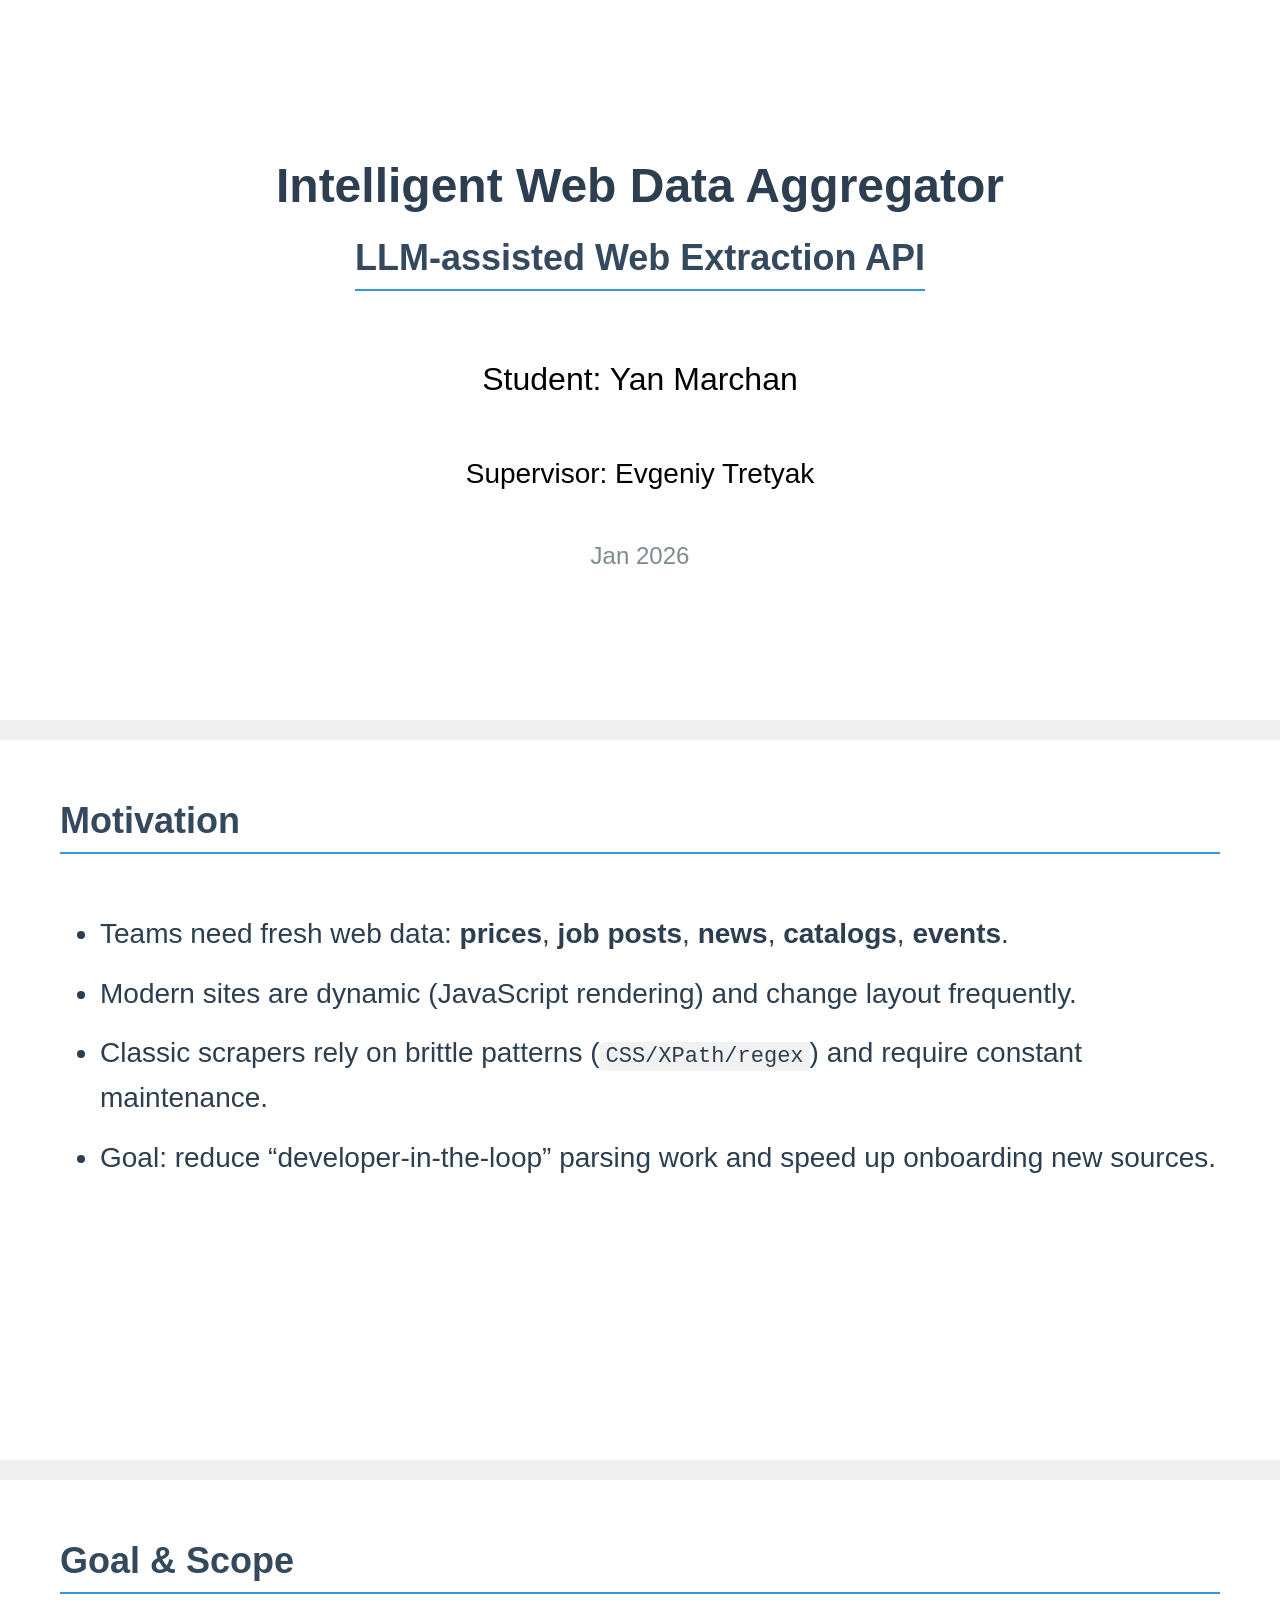
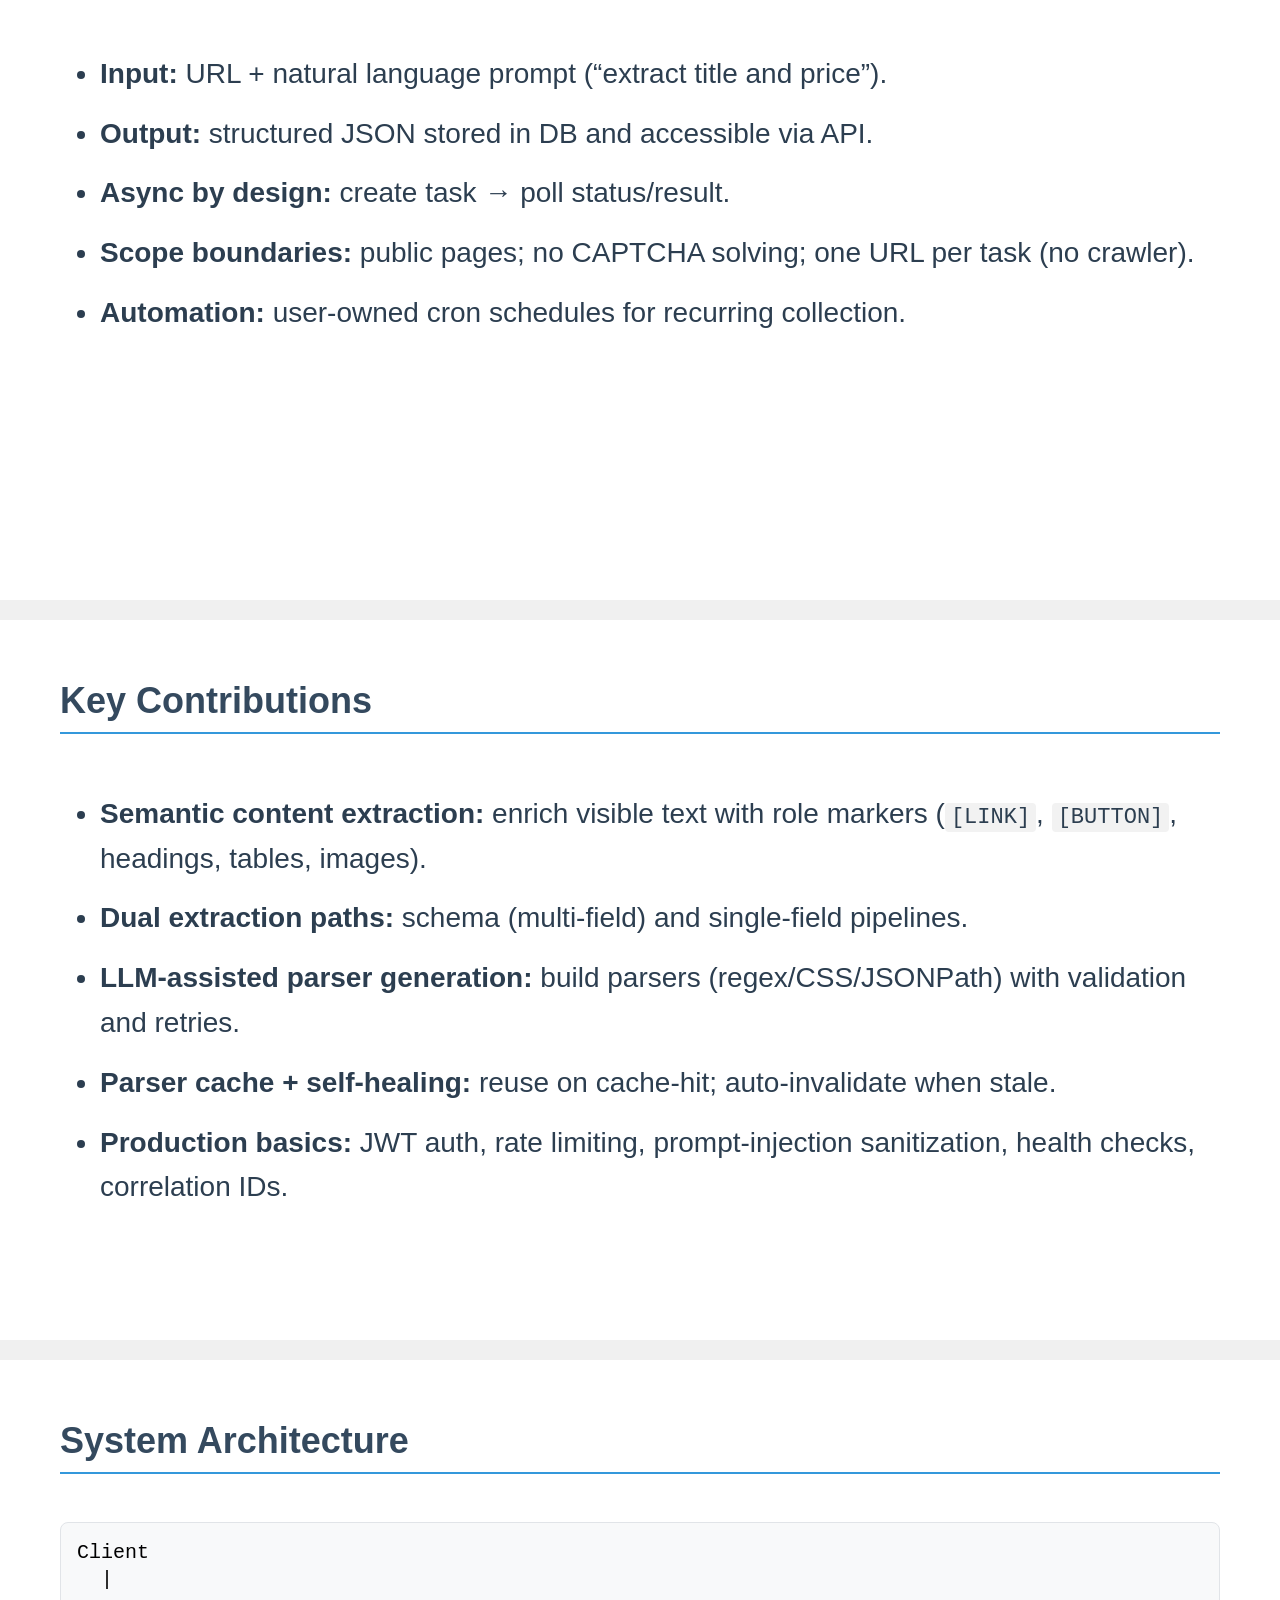
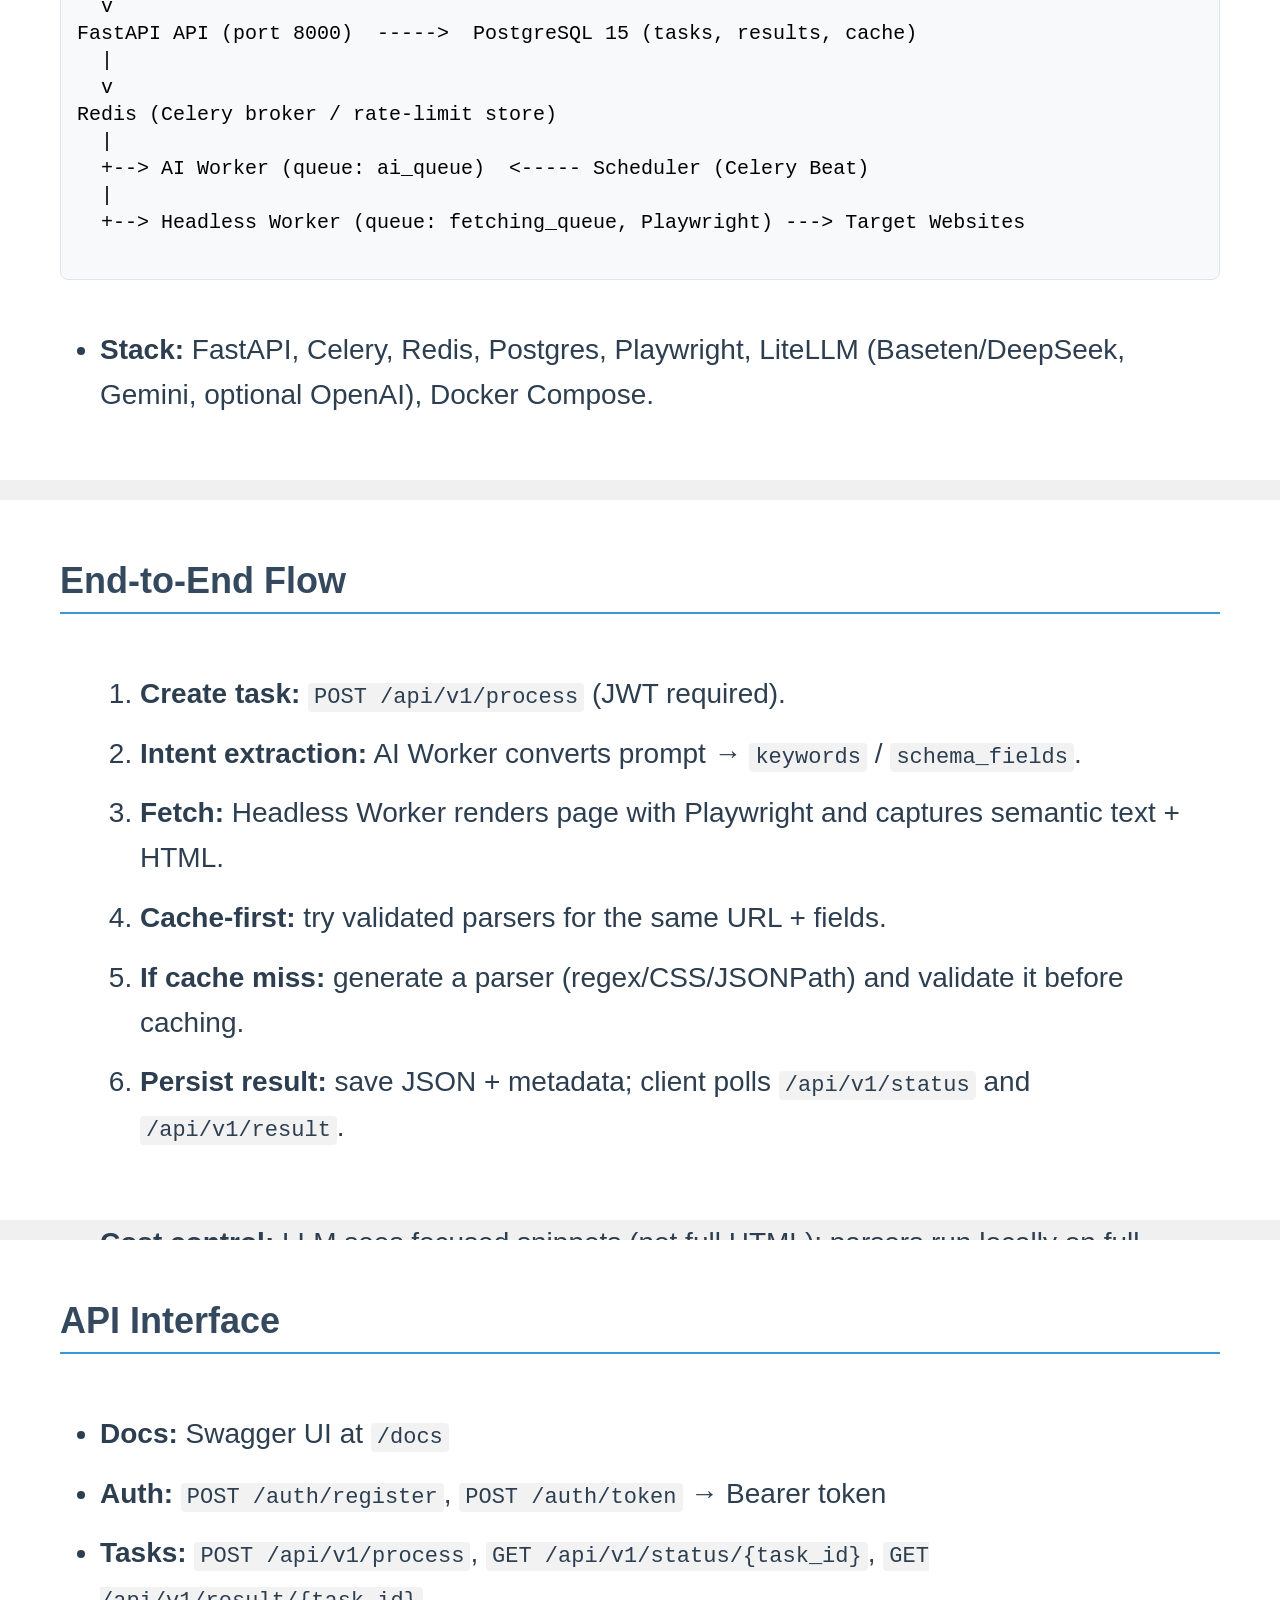
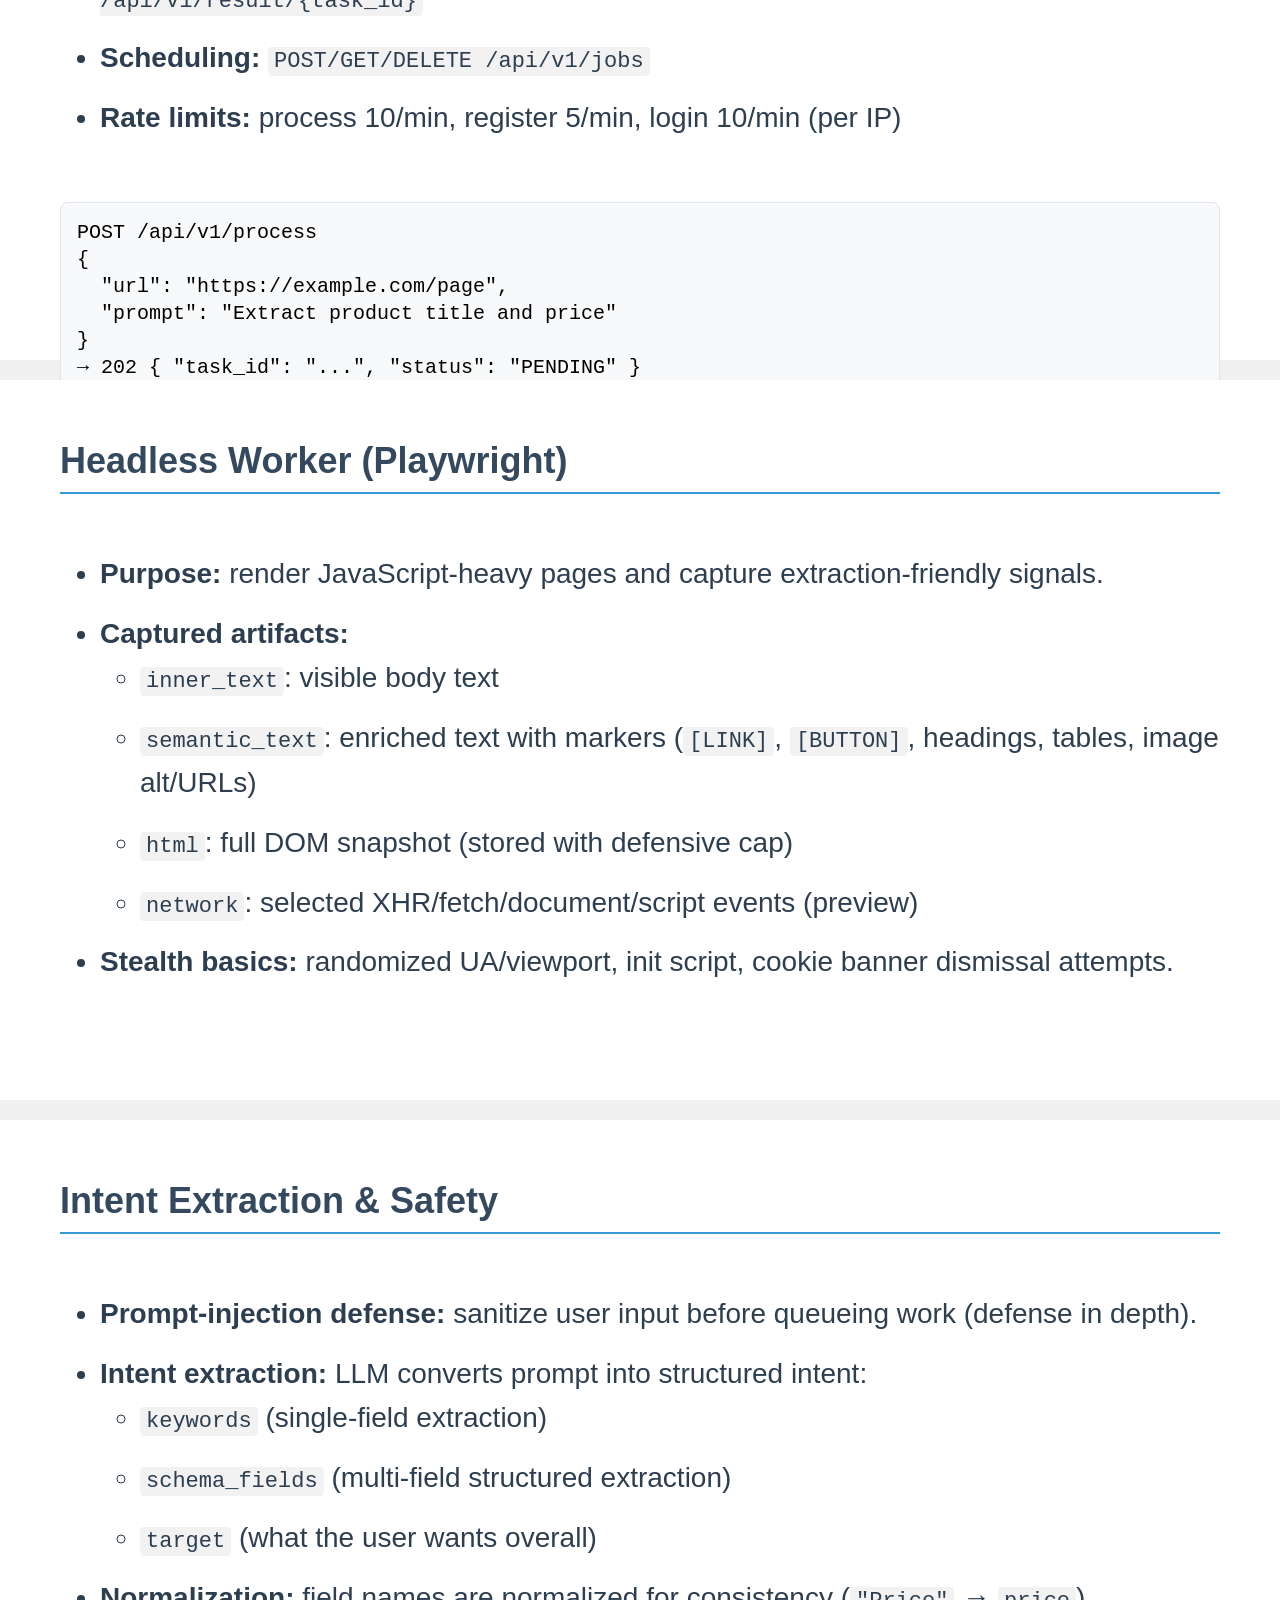
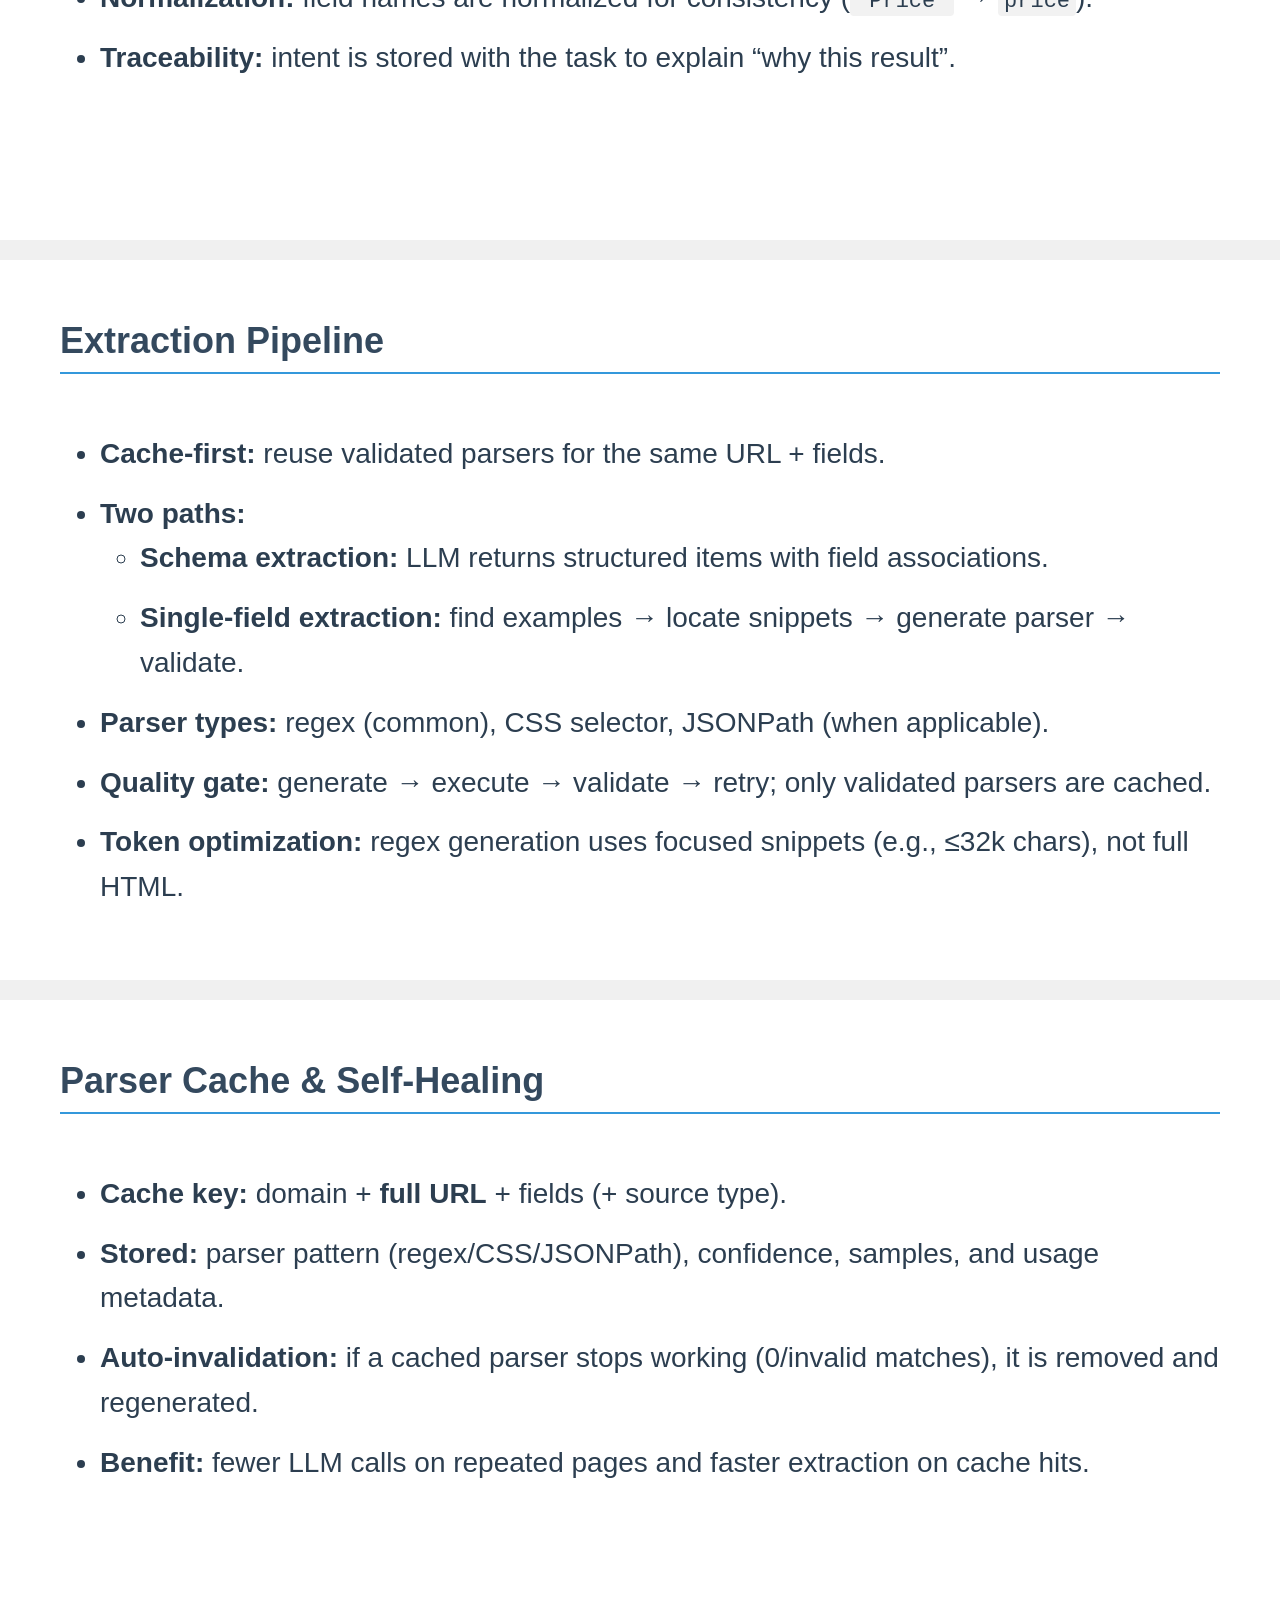
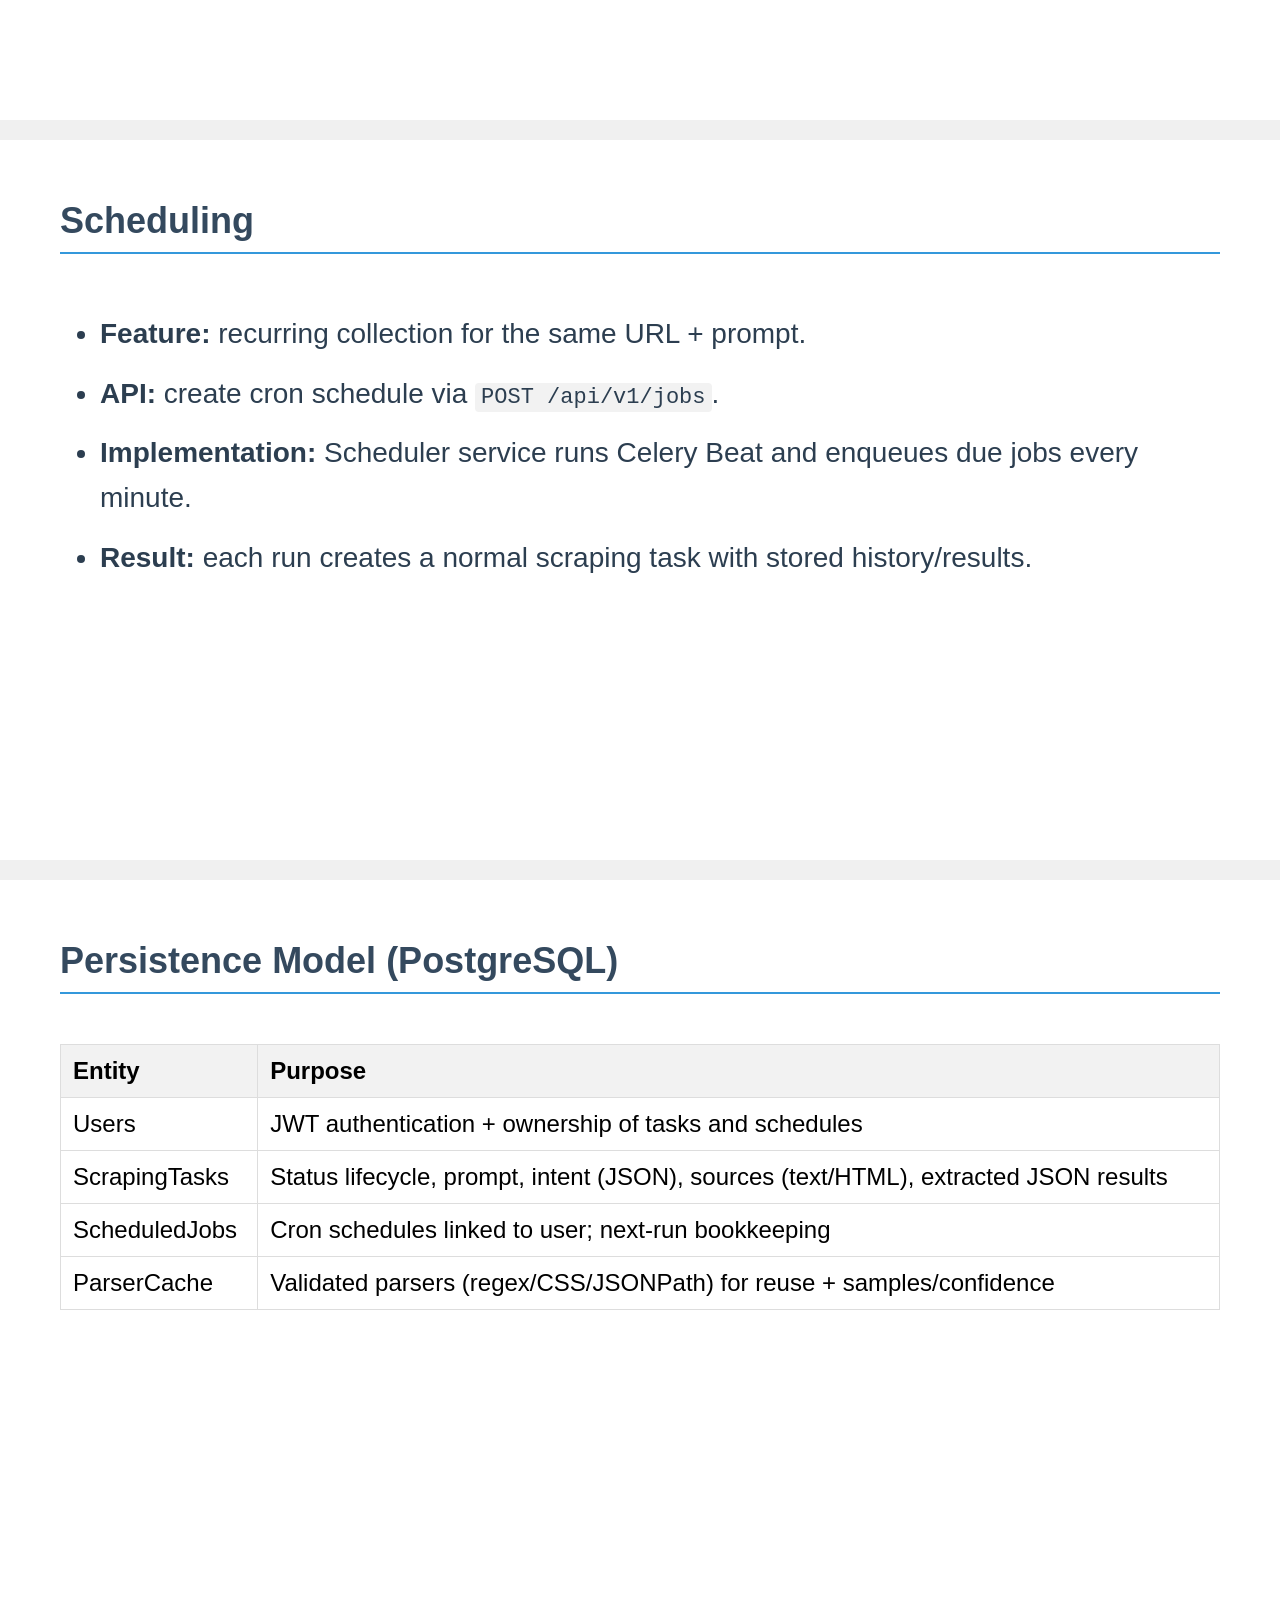
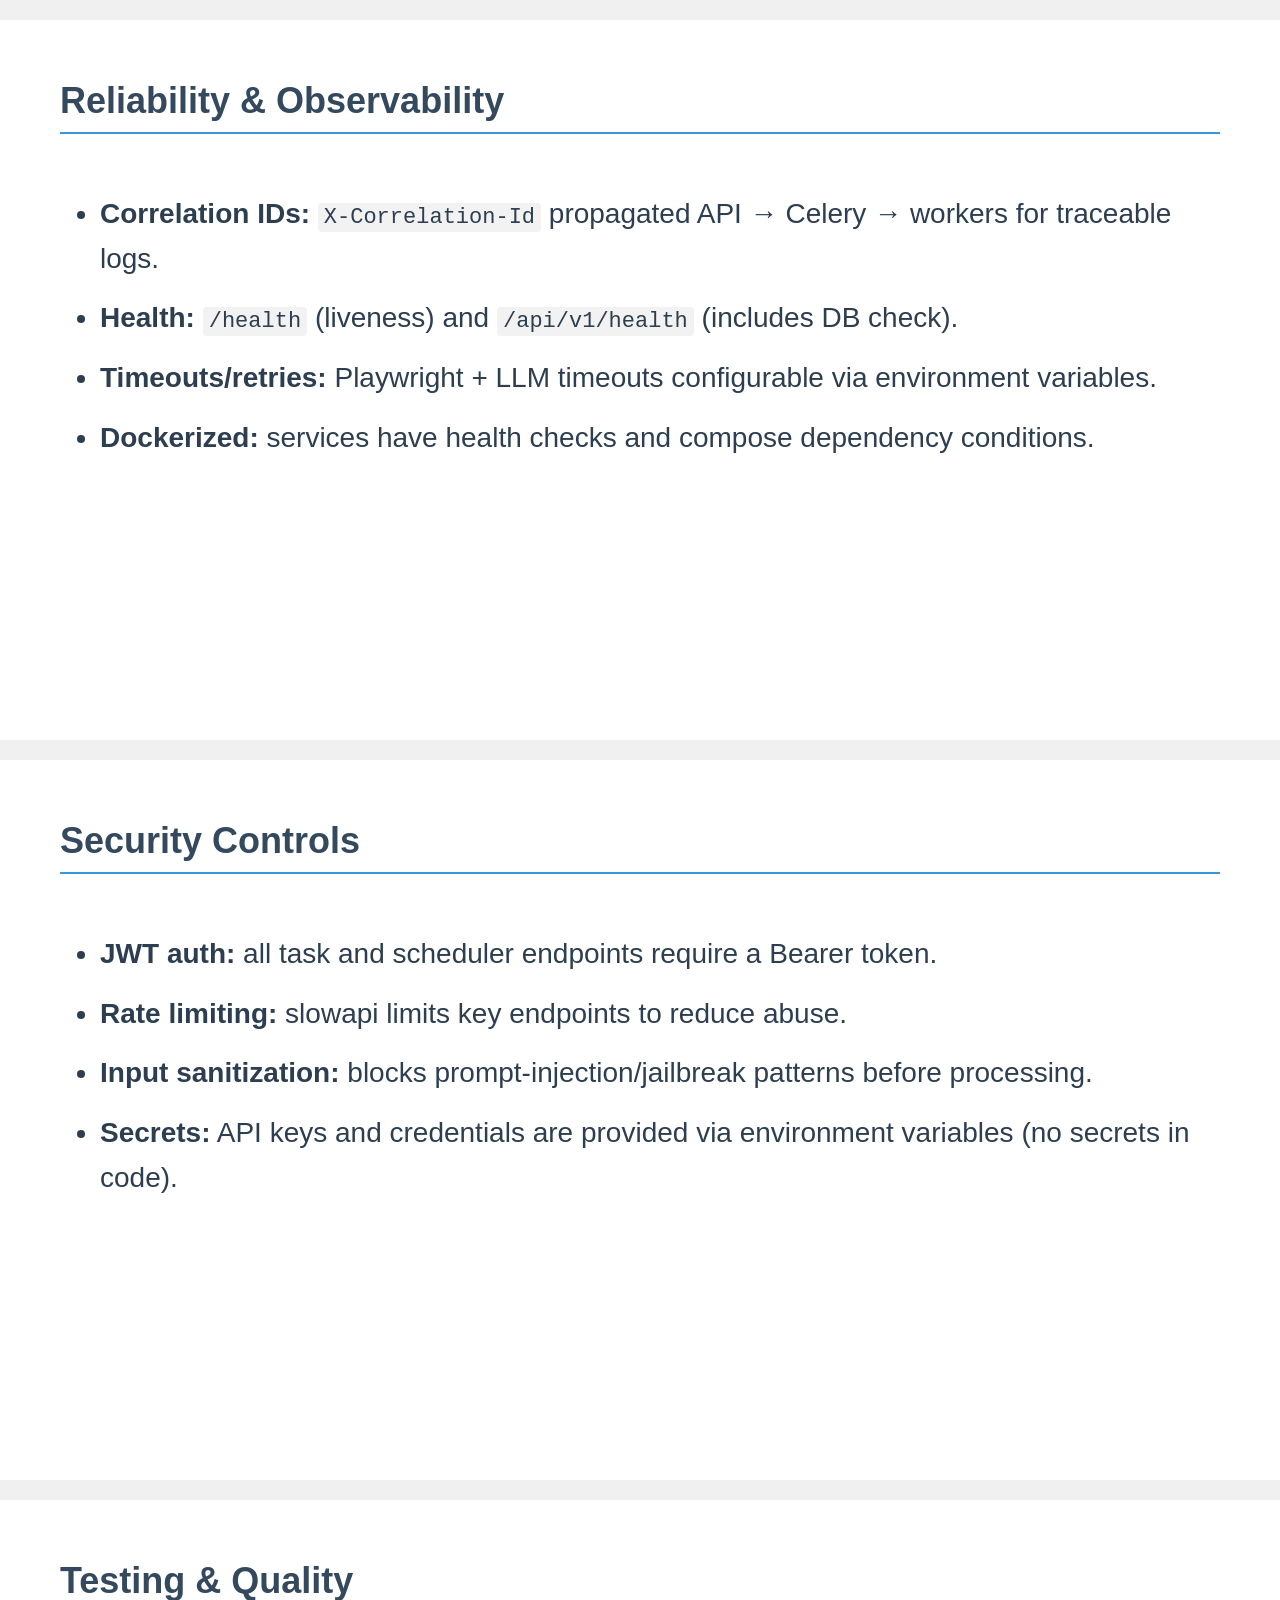
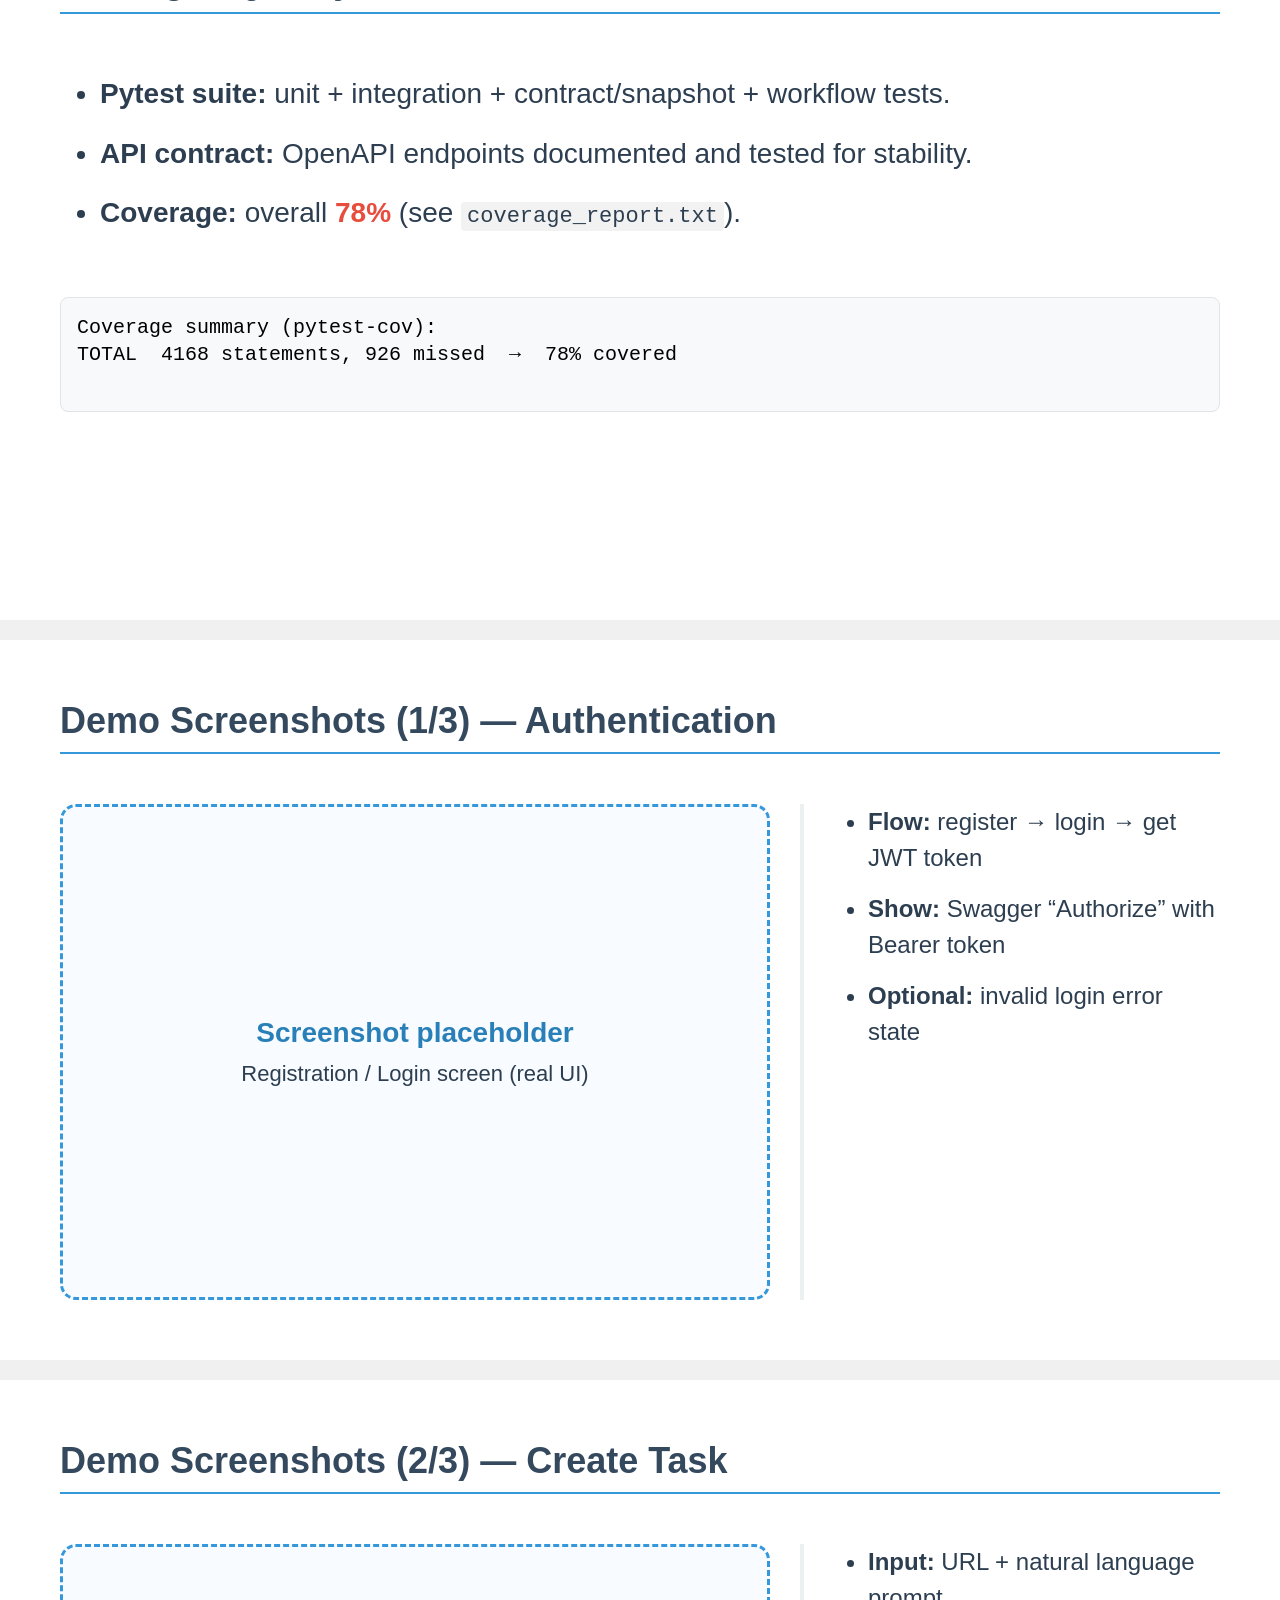
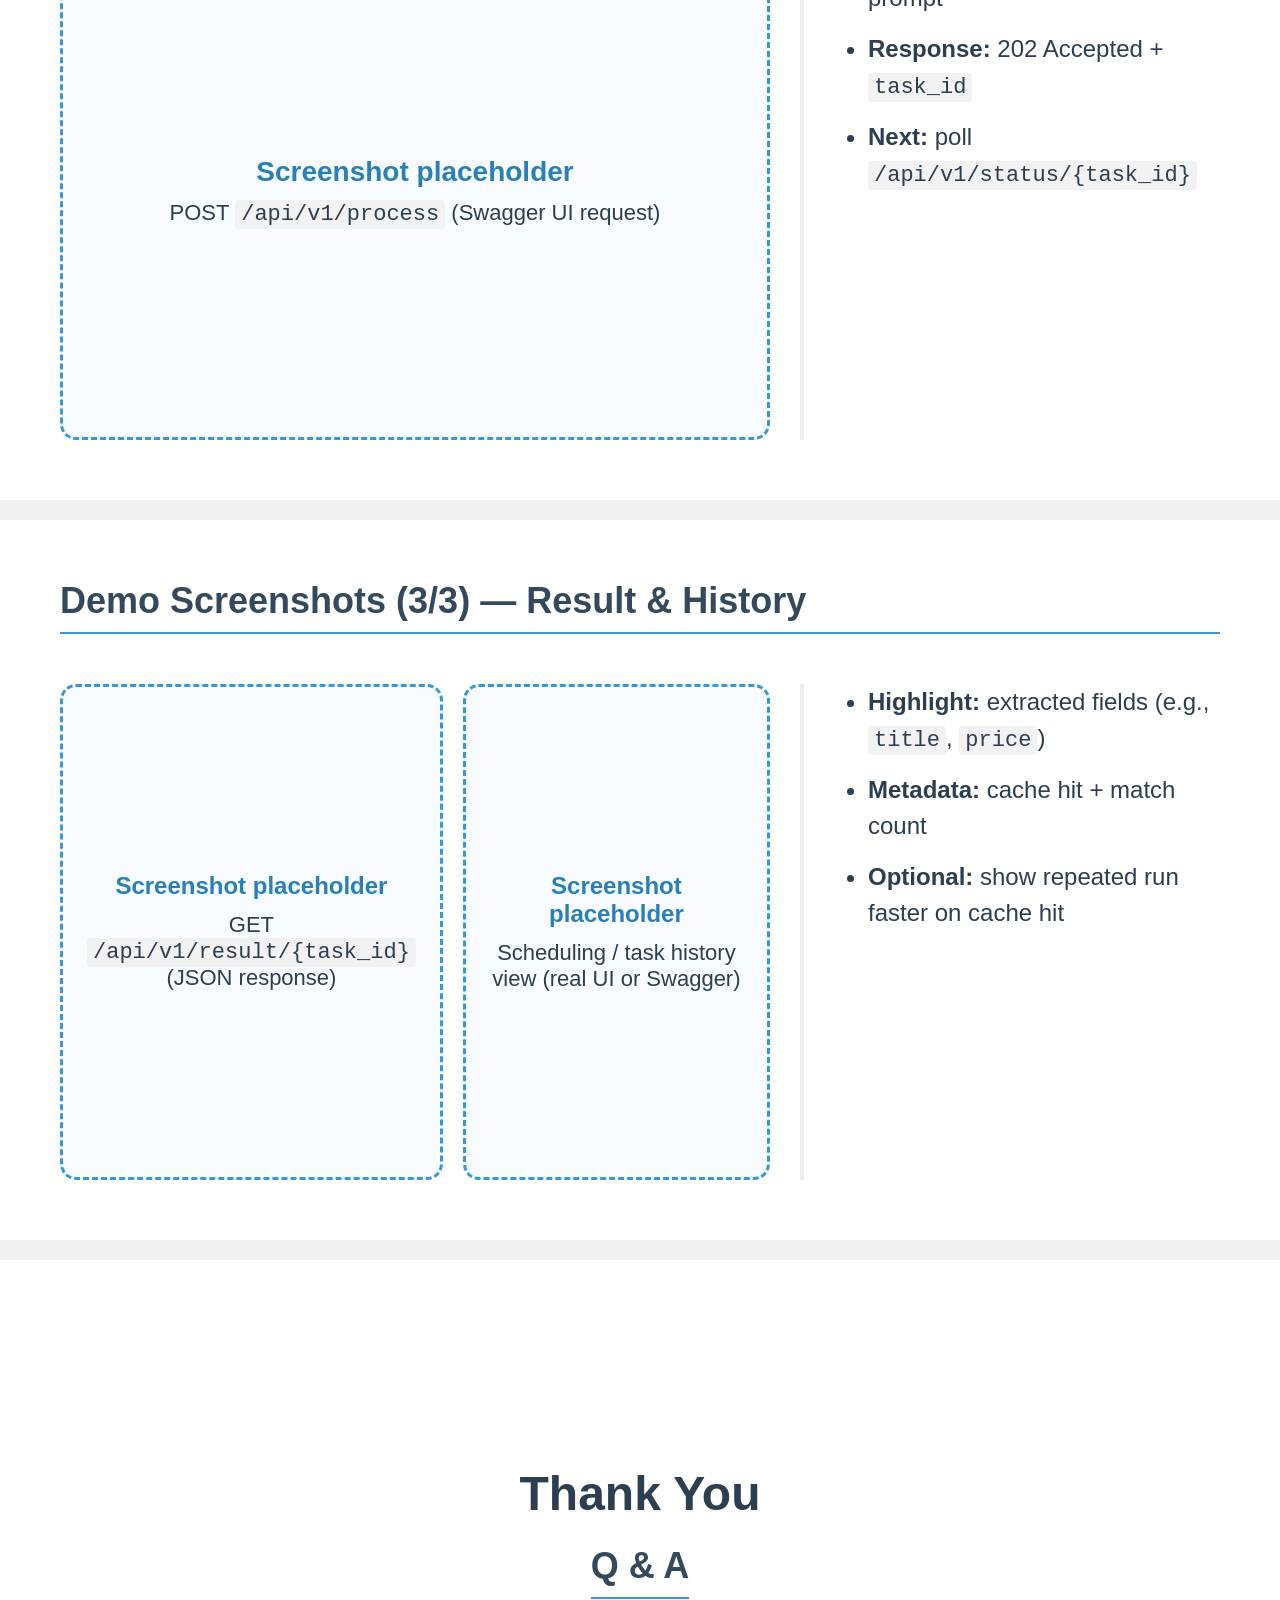
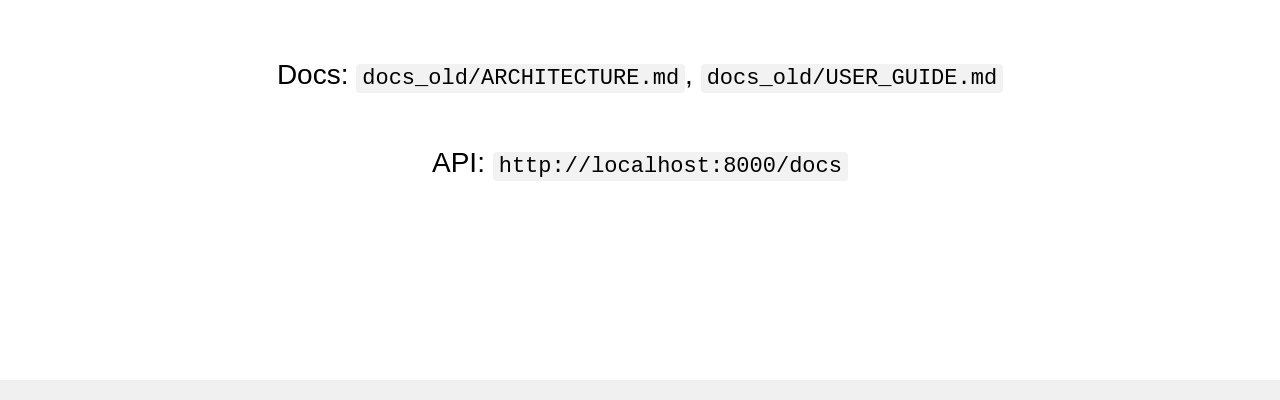
==== commit 43d53a49: "presentation adjust" ====
--- a/presentation/slides.html
+++ b/presentation/slides.html
@@ -111,6 +111,65 @@
             border-radius: 4px;
             font-family: Consolas, 'Courier New', monospace;
             font-size: 22px;
+        }
+
+        /* Demo screenshot placeholders (replace with real screenshots before export) */
+        .demo-layout {
+            display: flex;
+            gap: 30px;
+            flex: 1;
+            align-items: stretch;
+            margin-top: 20px;
+        }
+
+        .screenshot-placeholder {
+            flex: 1 1 auto;
+            border: 3px dashed #3498db;
+            border-radius: 16px;
+            background: #f8fbff;
+            color: #2980b9;
+            display: flex;
+            flex-direction: column;
+            align-items: center;
+            justify-content: center;
+            text-align: center;
+            padding: 24px;
+            font-size: 28px;
+            font-weight: 700;
+            min-height: 420px;
+            box-sizing: border-box;
+        }
+
+        .screenshot-placeholder .sub {
+            margin-top: 12px;
+            font-size: 22px;
+            font-weight: 500;
+            color: #2c3e50;
+        }
+
+        .callouts {
+            flex: 0 0 420px;
+            border-left: 4px solid #ecf0f1;
+            padding-left: 24px;
+            box-sizing: border-box;
+        }
+
+        .callouts ul {
+            font-size: 24px;
+            line-height: 1.5;
+            margin-top: 0;
+        }
+
+        .two-up {
+            display: flex;
+            gap: 20px;
+            flex: 1 1 auto;
+            align-items: stretch;
+        }
+
+        .screenshot-placeholder.small {
+            font-size: 24px;
+            min-height: 420px;
         }
     </style>
 </head>
@@ -384,21 +443,62 @@
 
     <!-- Slide 17: Demo Walkthrough -->
     <div class="slide">
-        <h2>Demo Walkthrough</h2>
-        <ul>
-            <li><strong>Demo 1 — Single extraction:</strong> create task → poll status → fetch result JSON.</li>
-            <li><strong>Demo 2 — Scheduling:</strong> create cron job → scheduler enqueues tasks → show historical
-                results.</li>
-        </ul>
-        <pre>
-GET /api/v1/result/{task_id}
-{
-  "task_id": "...",
-  "status": "SUCCESS",
-  "data": [ { "fields": { "title": "...", "price": "..." } } ],
-  "metadata": { "used_cached_parser": true, "total_matches": 12 }
-}
-        </pre>
+        <h2>Demo Screenshots (1/3) — Authentication</h2>
+        <div class="demo-layout">
+            <div class="screenshot-placeholder">
+                Screenshot placeholder
+                <div class="sub">Registration / Login screen (real UI)</div>
+            </div>
+            <div class="callouts">
+                <ul>
+                    <li><strong>Flow:</strong> register → login → get JWT token</li>
+                    <li><strong>Show:</strong> Swagger “Authorize” with Bearer token</li>
+                    <li><strong>Optional:</strong> invalid login error state</li>
+                </ul>
+            </div>
+        </div>
+    </div>
+
+    <!-- Slide 18: Demo Screenshot 2 -->
+    <div class="slide">
+        <h2>Demo Screenshots (2/3) — Create Task</h2>
+        <div class="demo-layout">
+            <div class="screenshot-placeholder">
+                Screenshot placeholder
+                <div class="sub">POST <code>/api/v1/process</code> (Swagger UI request)</div>
+            </div>
+            <div class="callouts">
+                <ul>
+                    <li><strong>Input:</strong> URL + natural language prompt</li>
+                    <li><strong>Response:</strong> 202 Accepted + <code>task_id</code></li>
+                    <li><strong>Next:</strong> poll <code>/api/v1/status/{task_id}</code></li>
+                </ul>
+            </div>
+        </div>
+    </div>
+
+    <!-- Slide 19: Demo Screenshot 3 -->
+    <div class="slide">
+        <h2>Demo Screenshots (3/3) — Result & History</h2>
+        <div class="demo-layout">
+            <div class="two-up">
+                <div class="screenshot-placeholder small">
+                    Screenshot placeholder
+                    <div class="sub">GET <code>/api/v1/result/{task_id}</code> (JSON response)</div>
+                </div>
+                <div class="screenshot-placeholder small">
+                    Screenshot placeholder
+                    <div class="sub">Scheduling / task history view (real UI or Swagger)</div>
+                </div>
+            </div>
+            <div class="callouts">
+                <ul>
+                    <li><strong>Highlight:</strong> extracted fields (e.g., <code>title</code>, <code>price</code>)</li>
+                    <li><strong>Metadata:</strong> cache hit + match count</li>
+                    <li><strong>Optional:</strong> show repeated run faster on cache hit</li>
+                </ul>
+            </div>
+        </div>
     </div>
 
     <!-- Slide 18: Conclusion -->
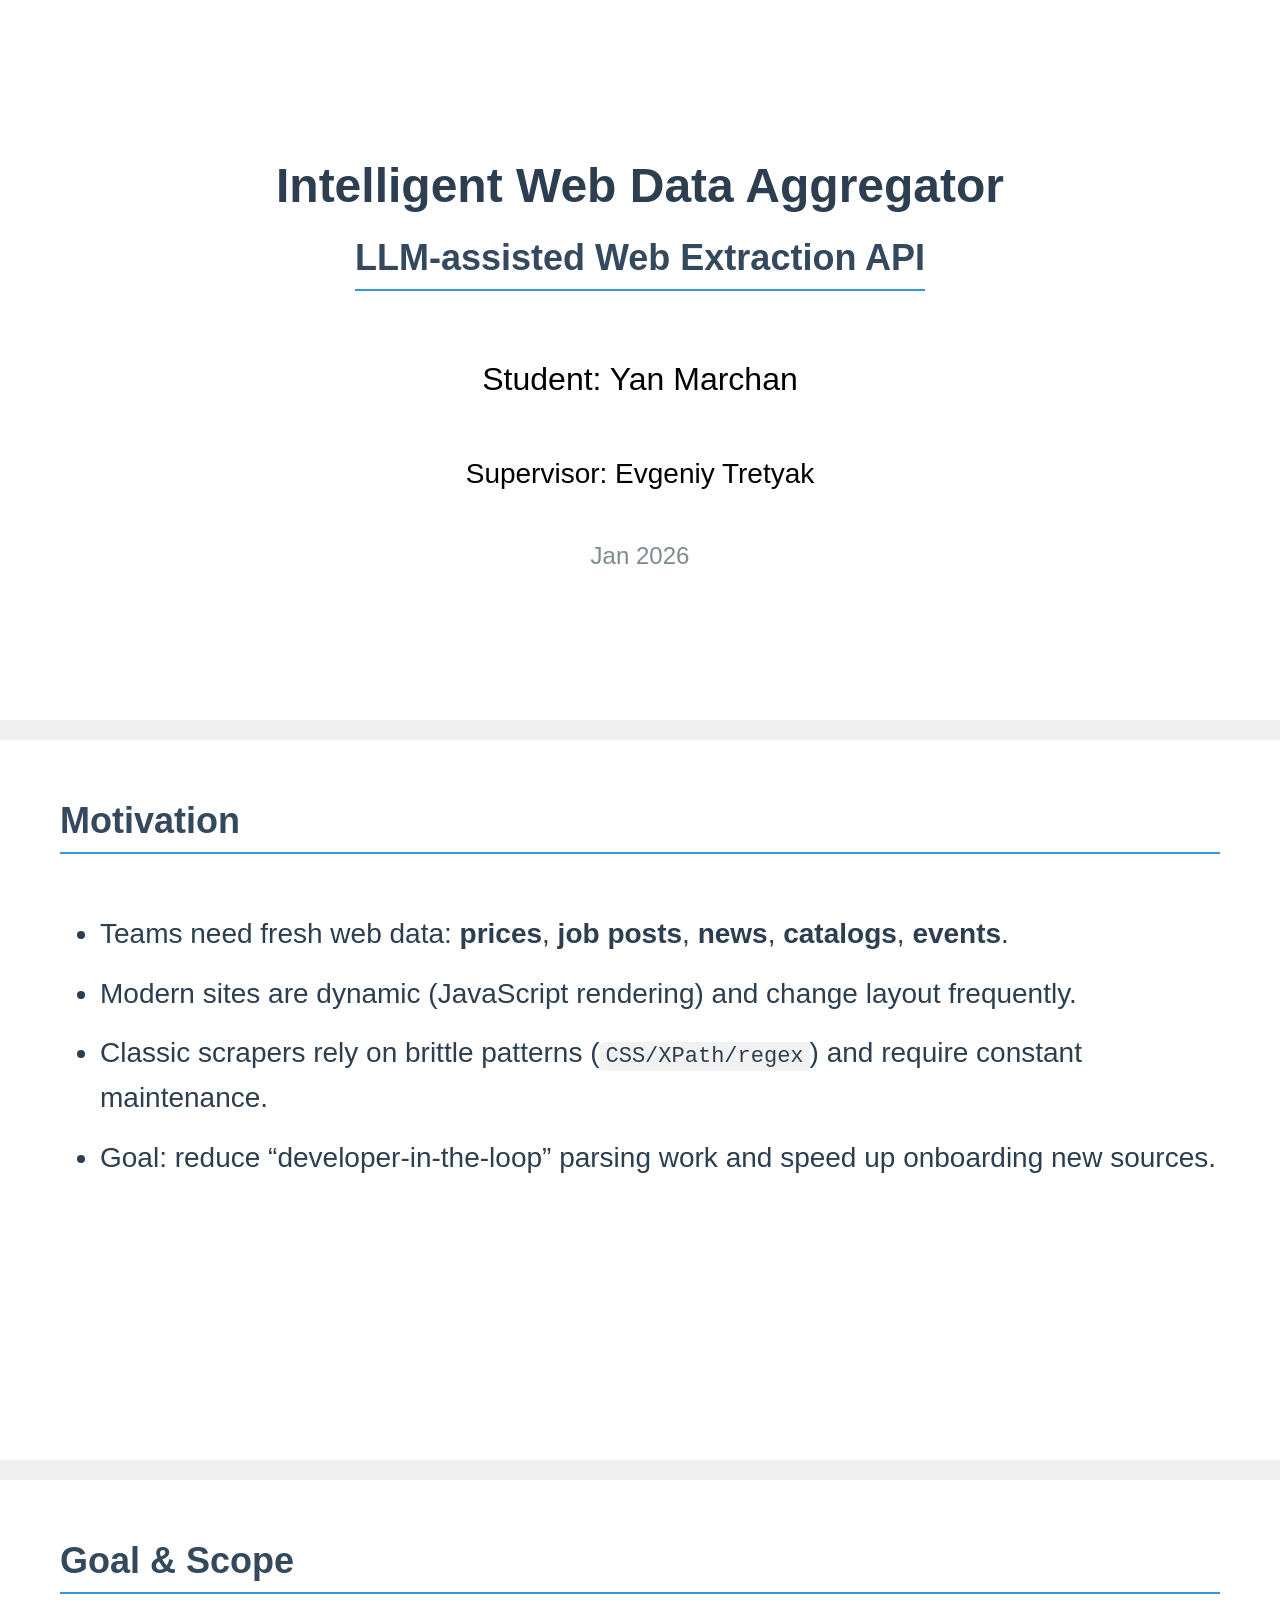
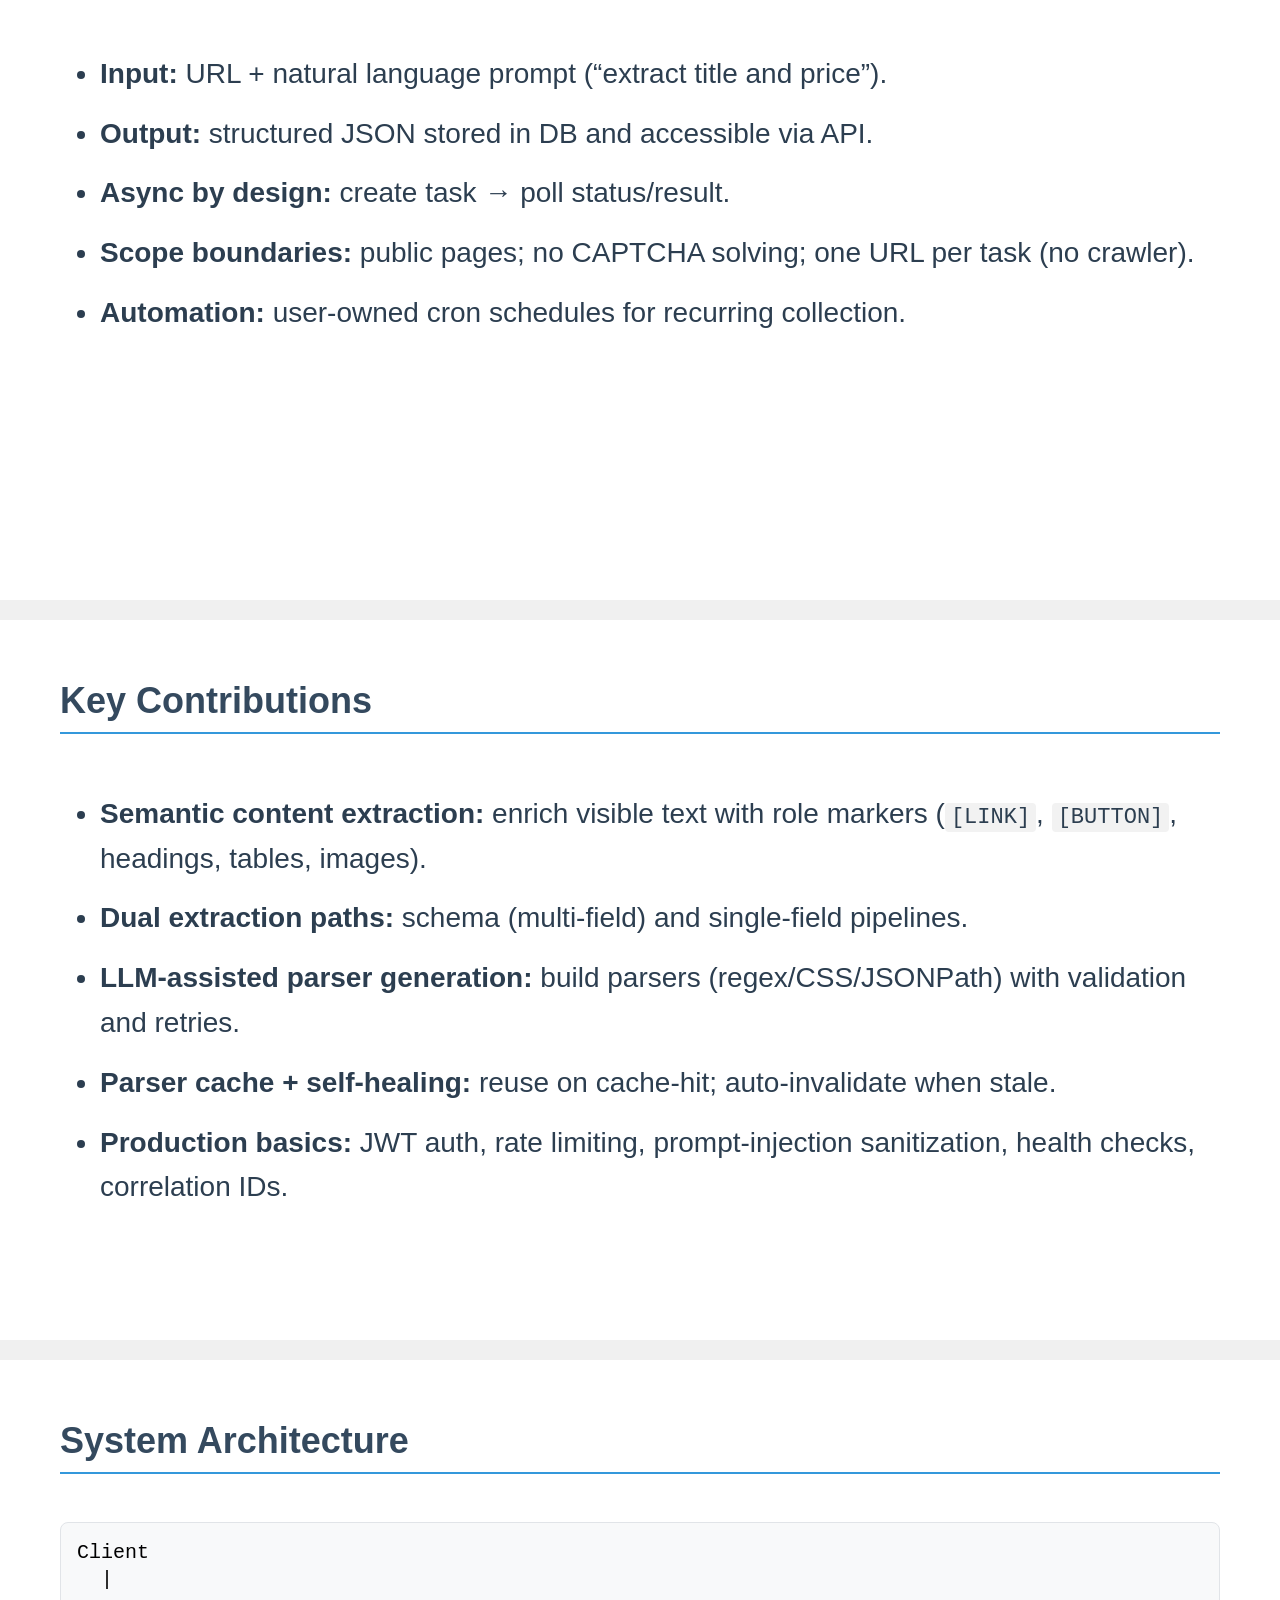
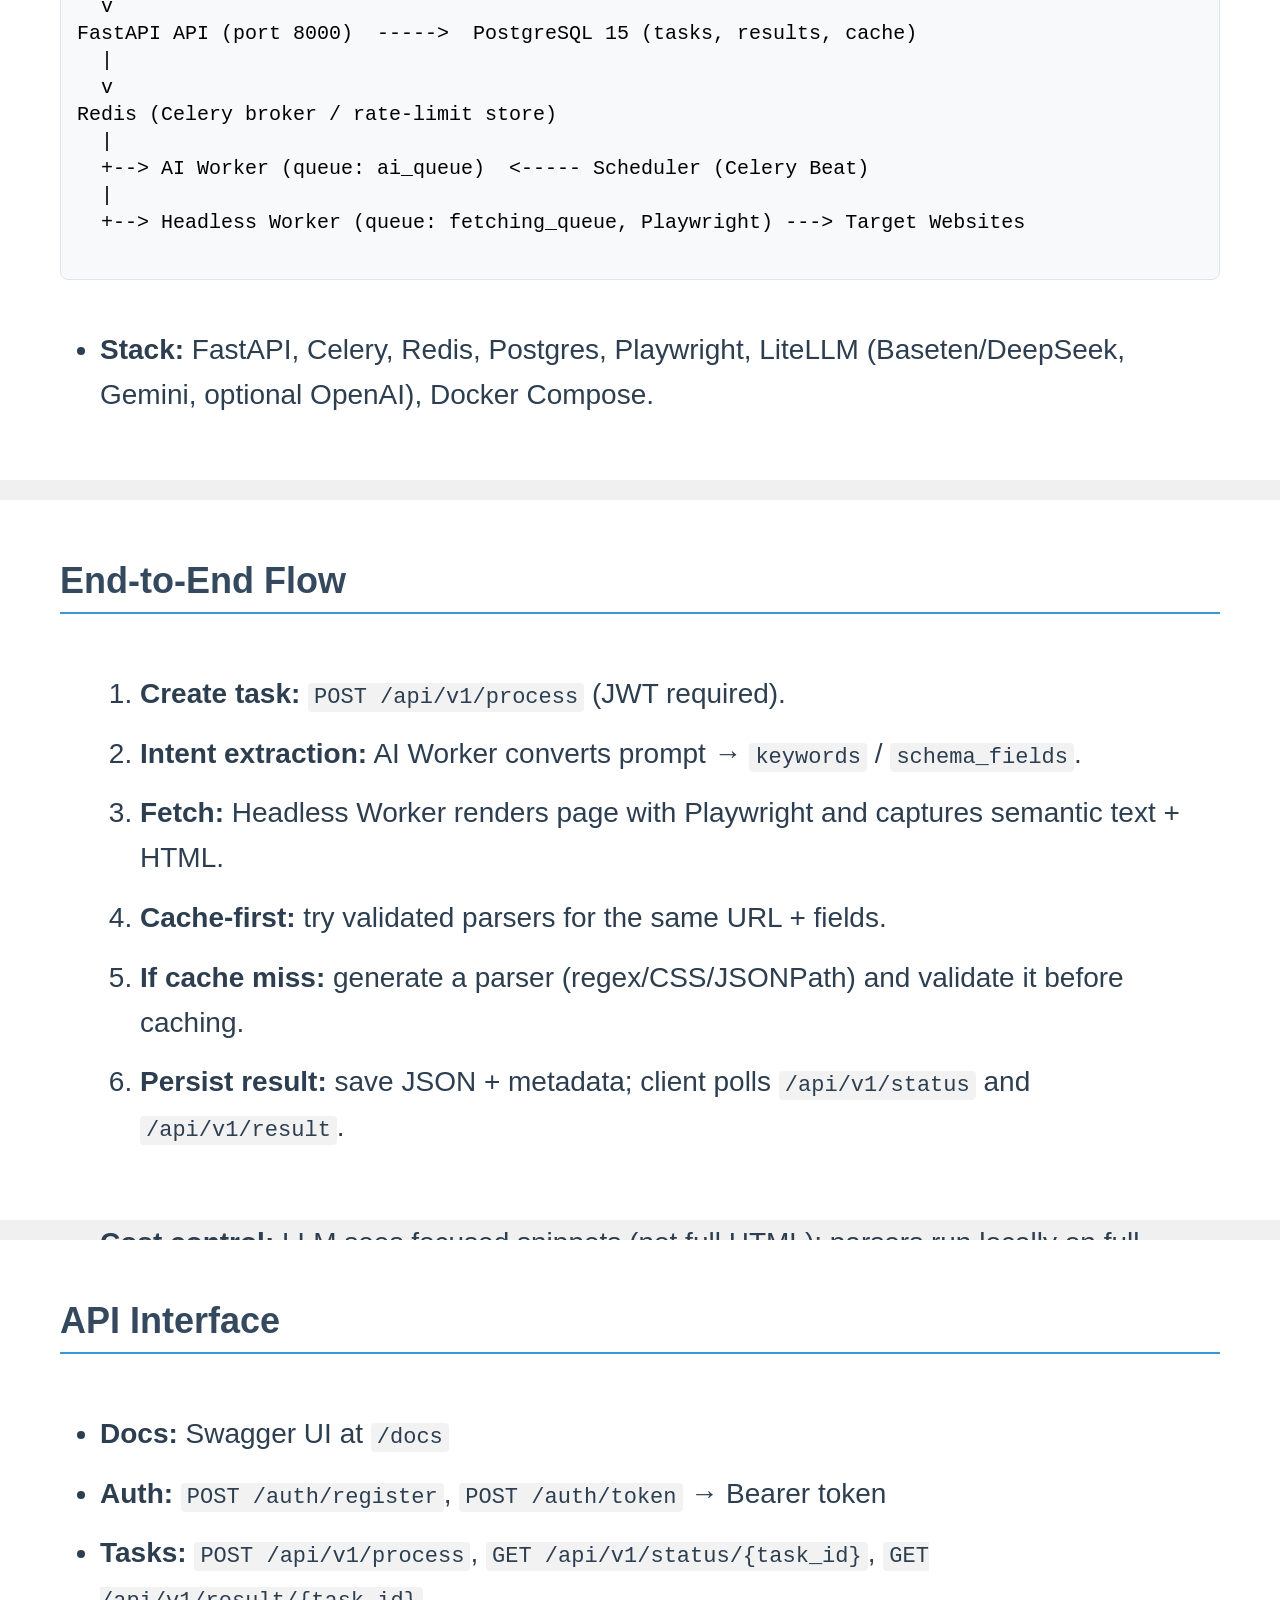
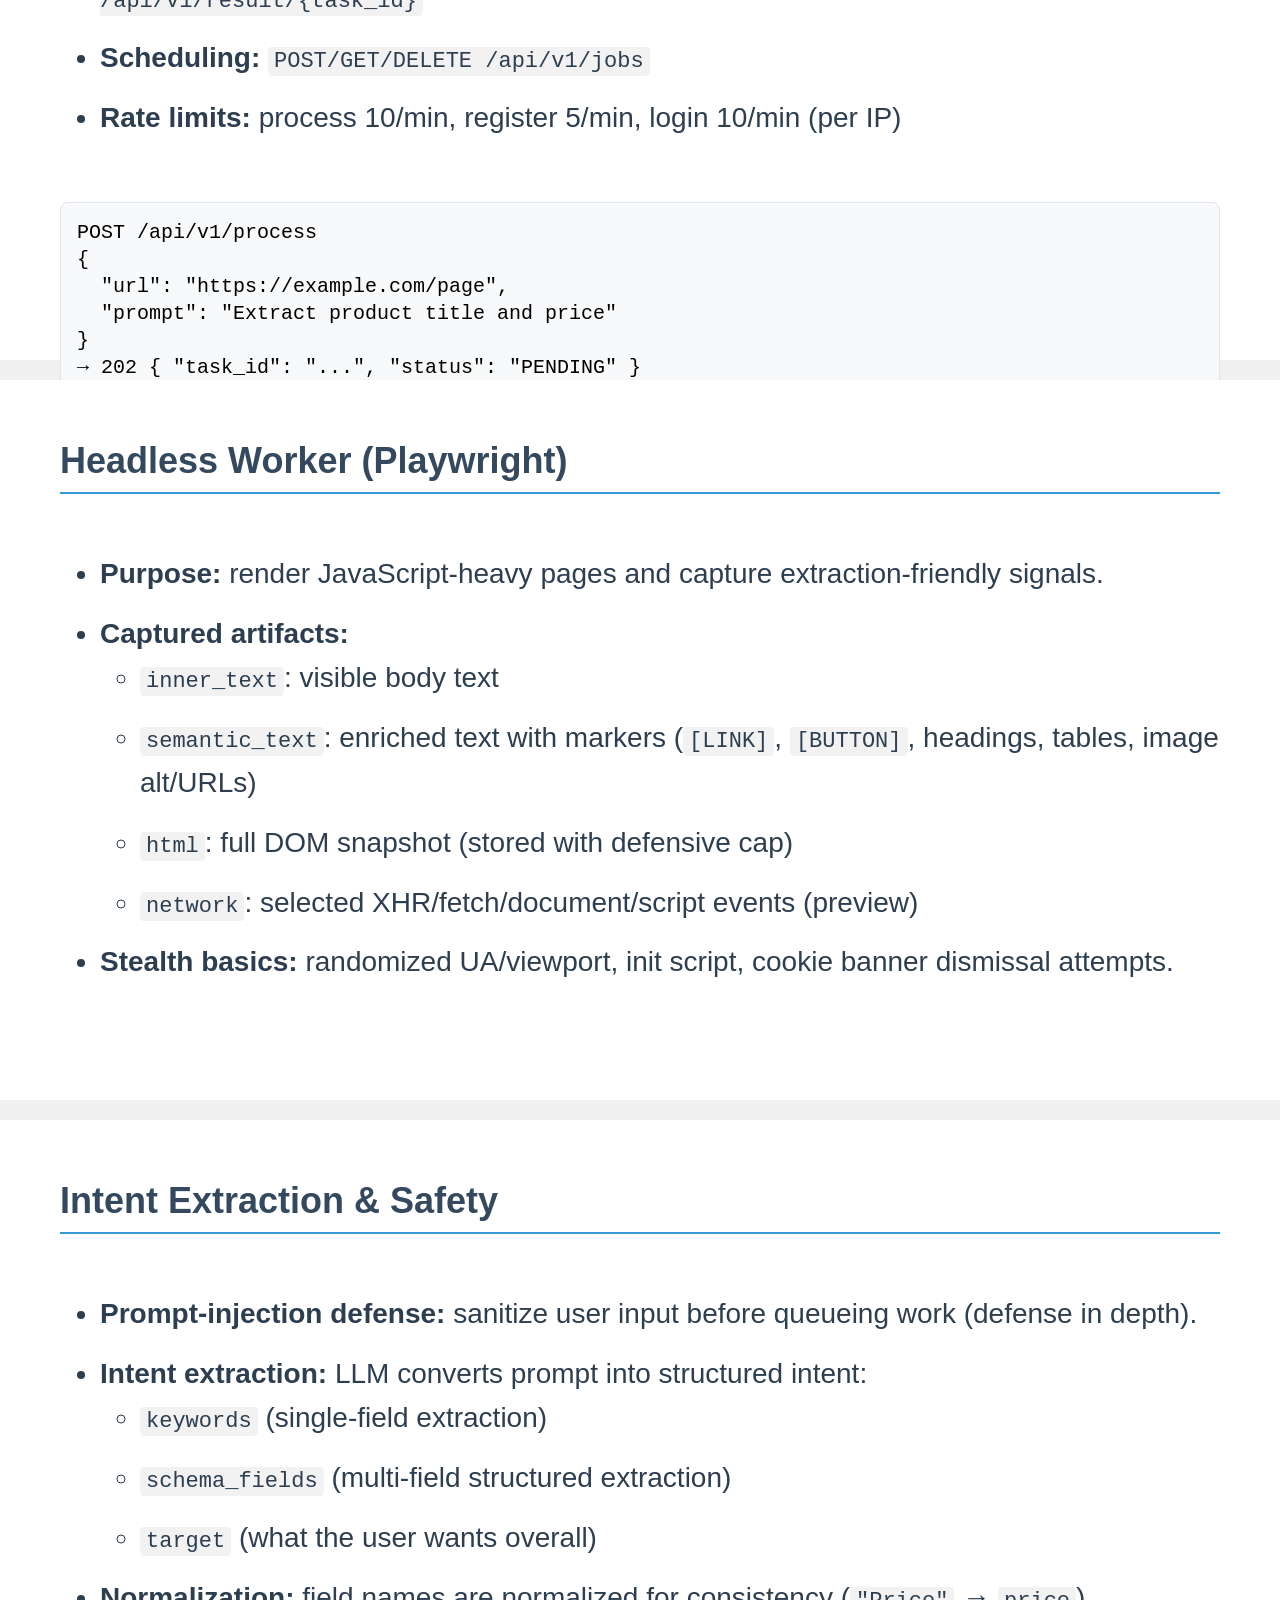
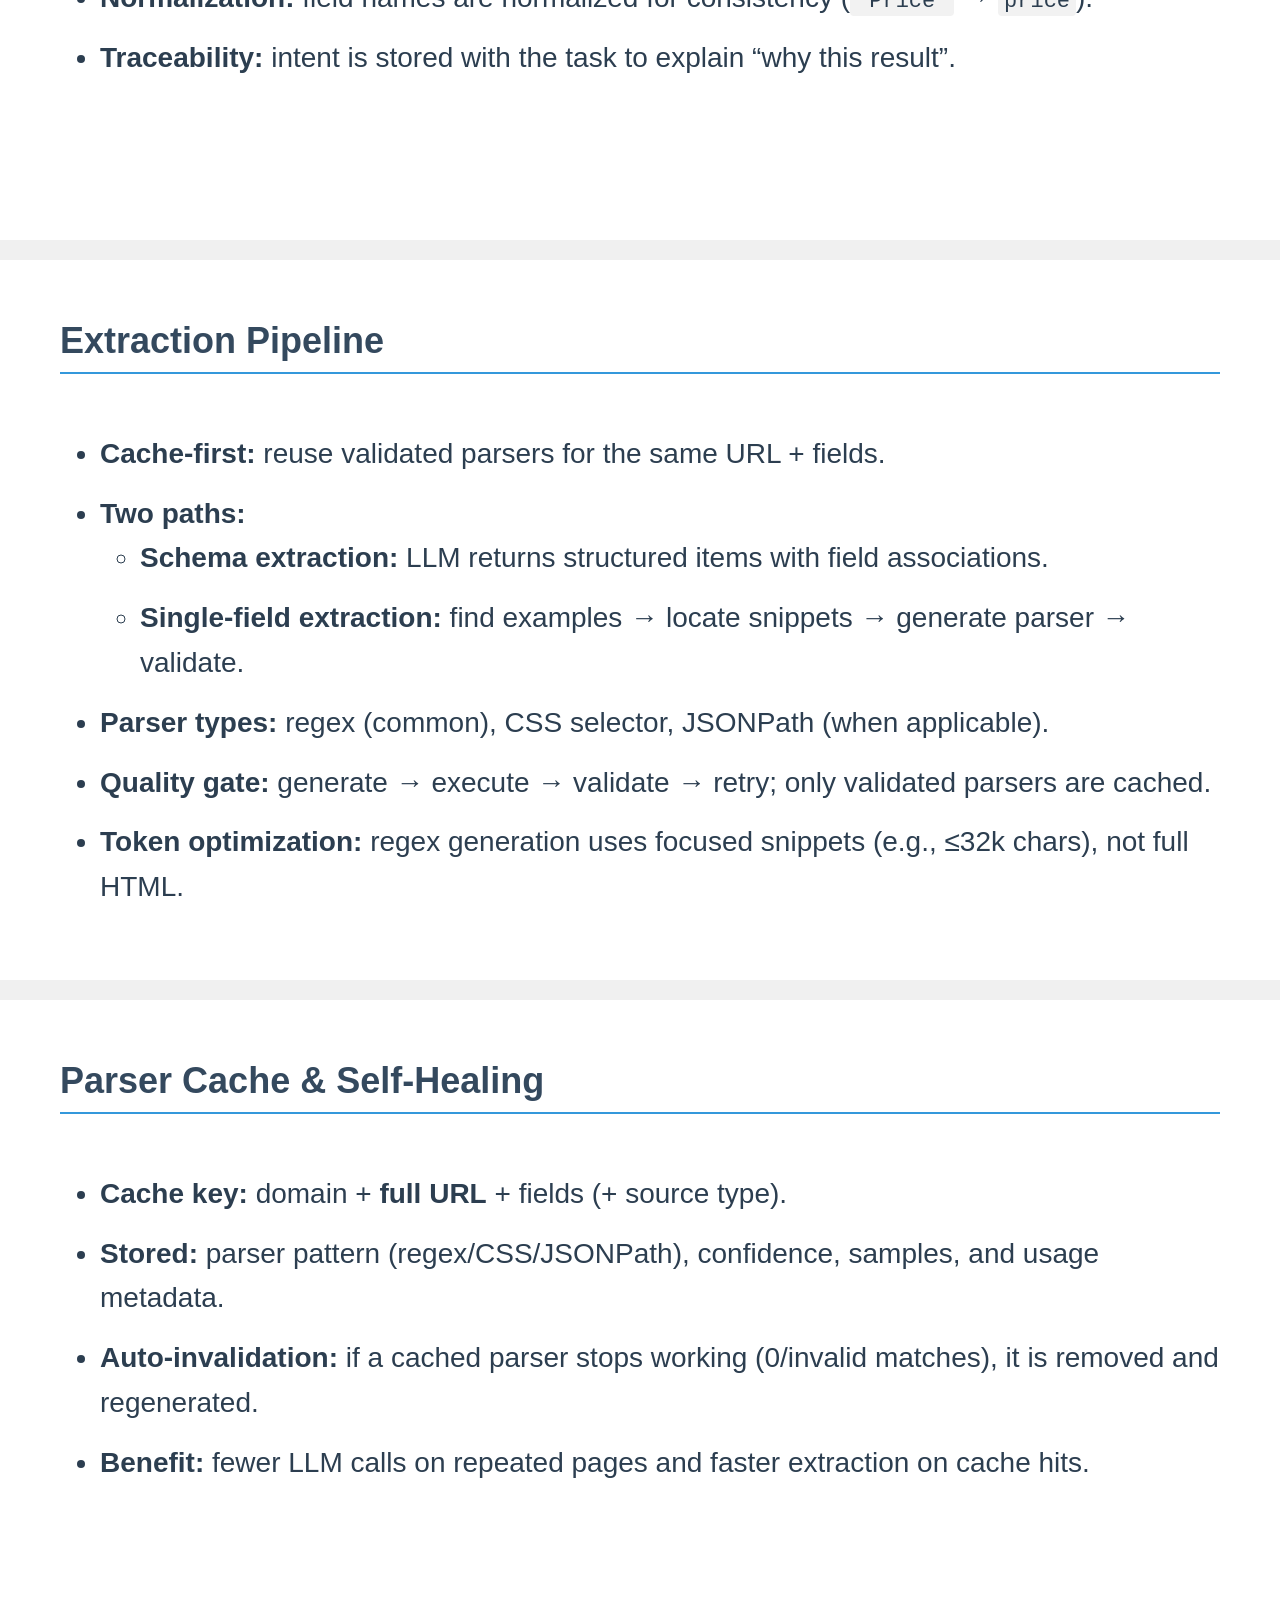
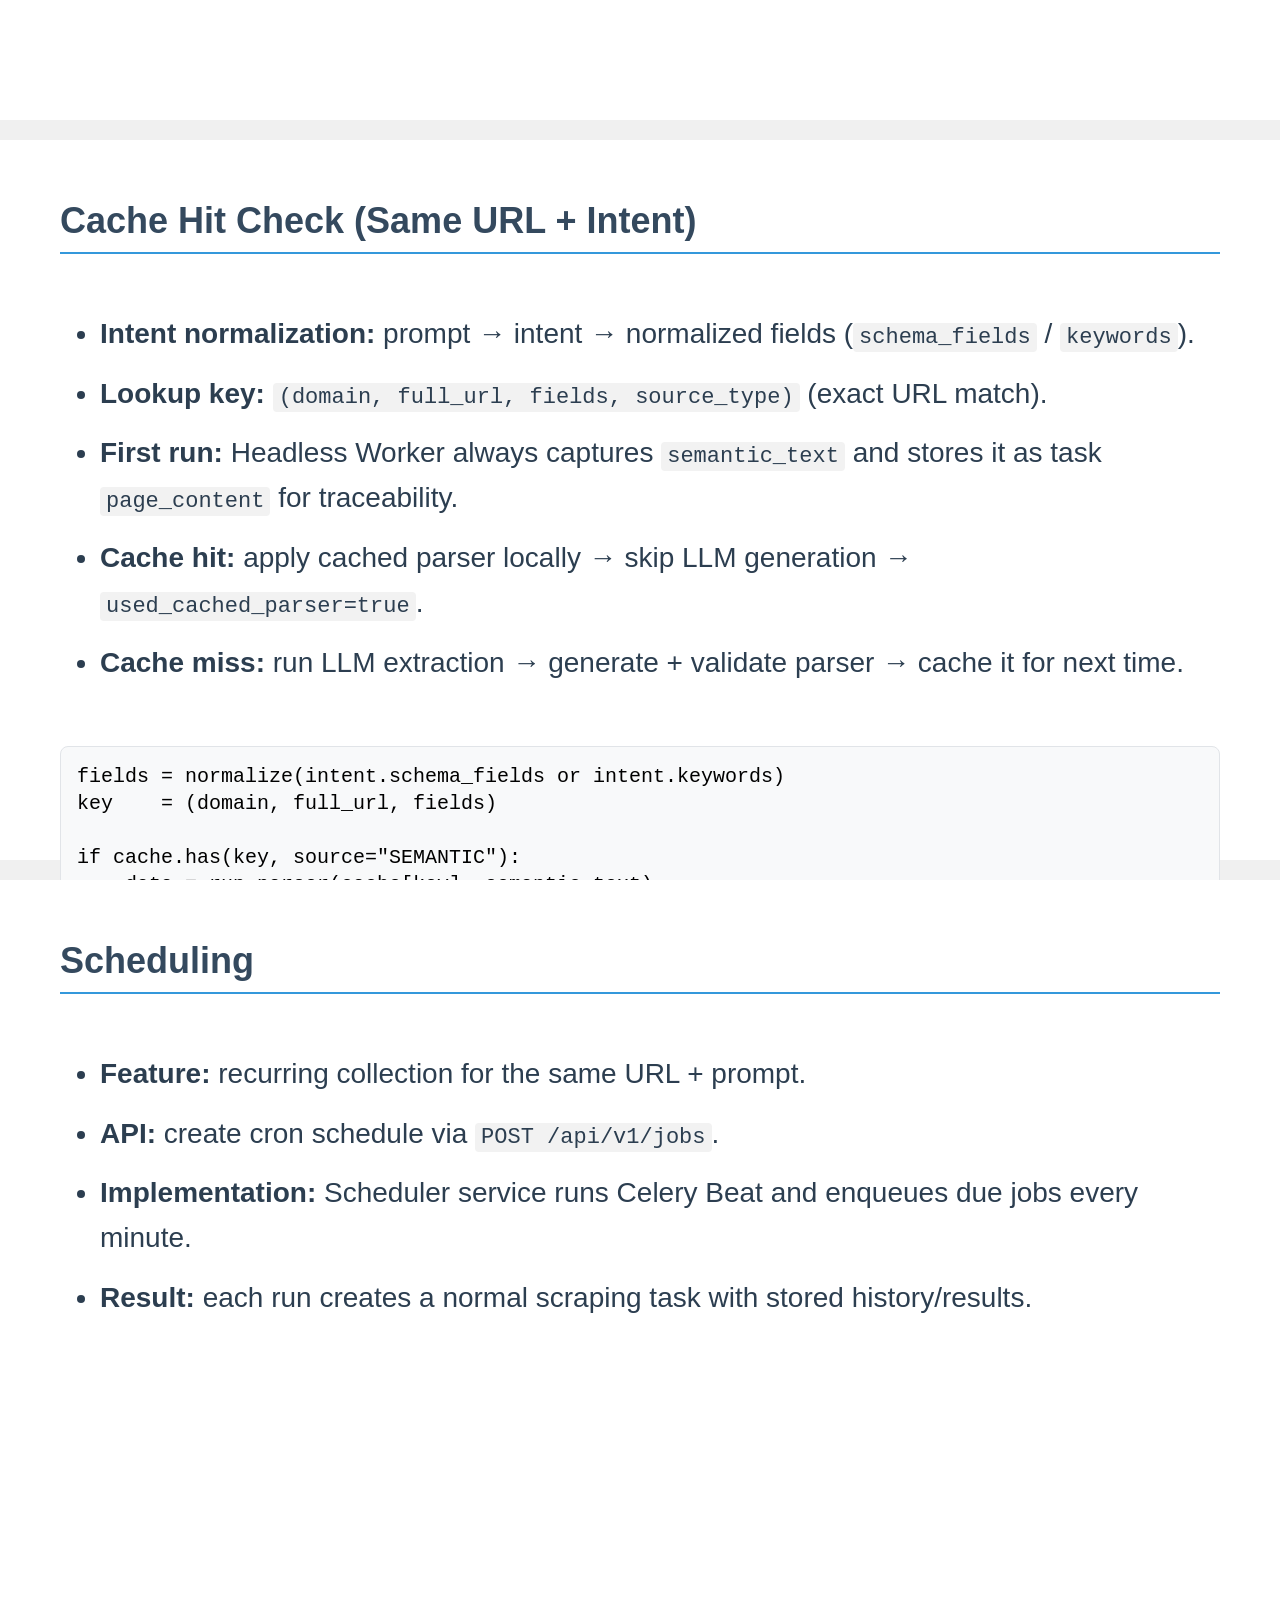
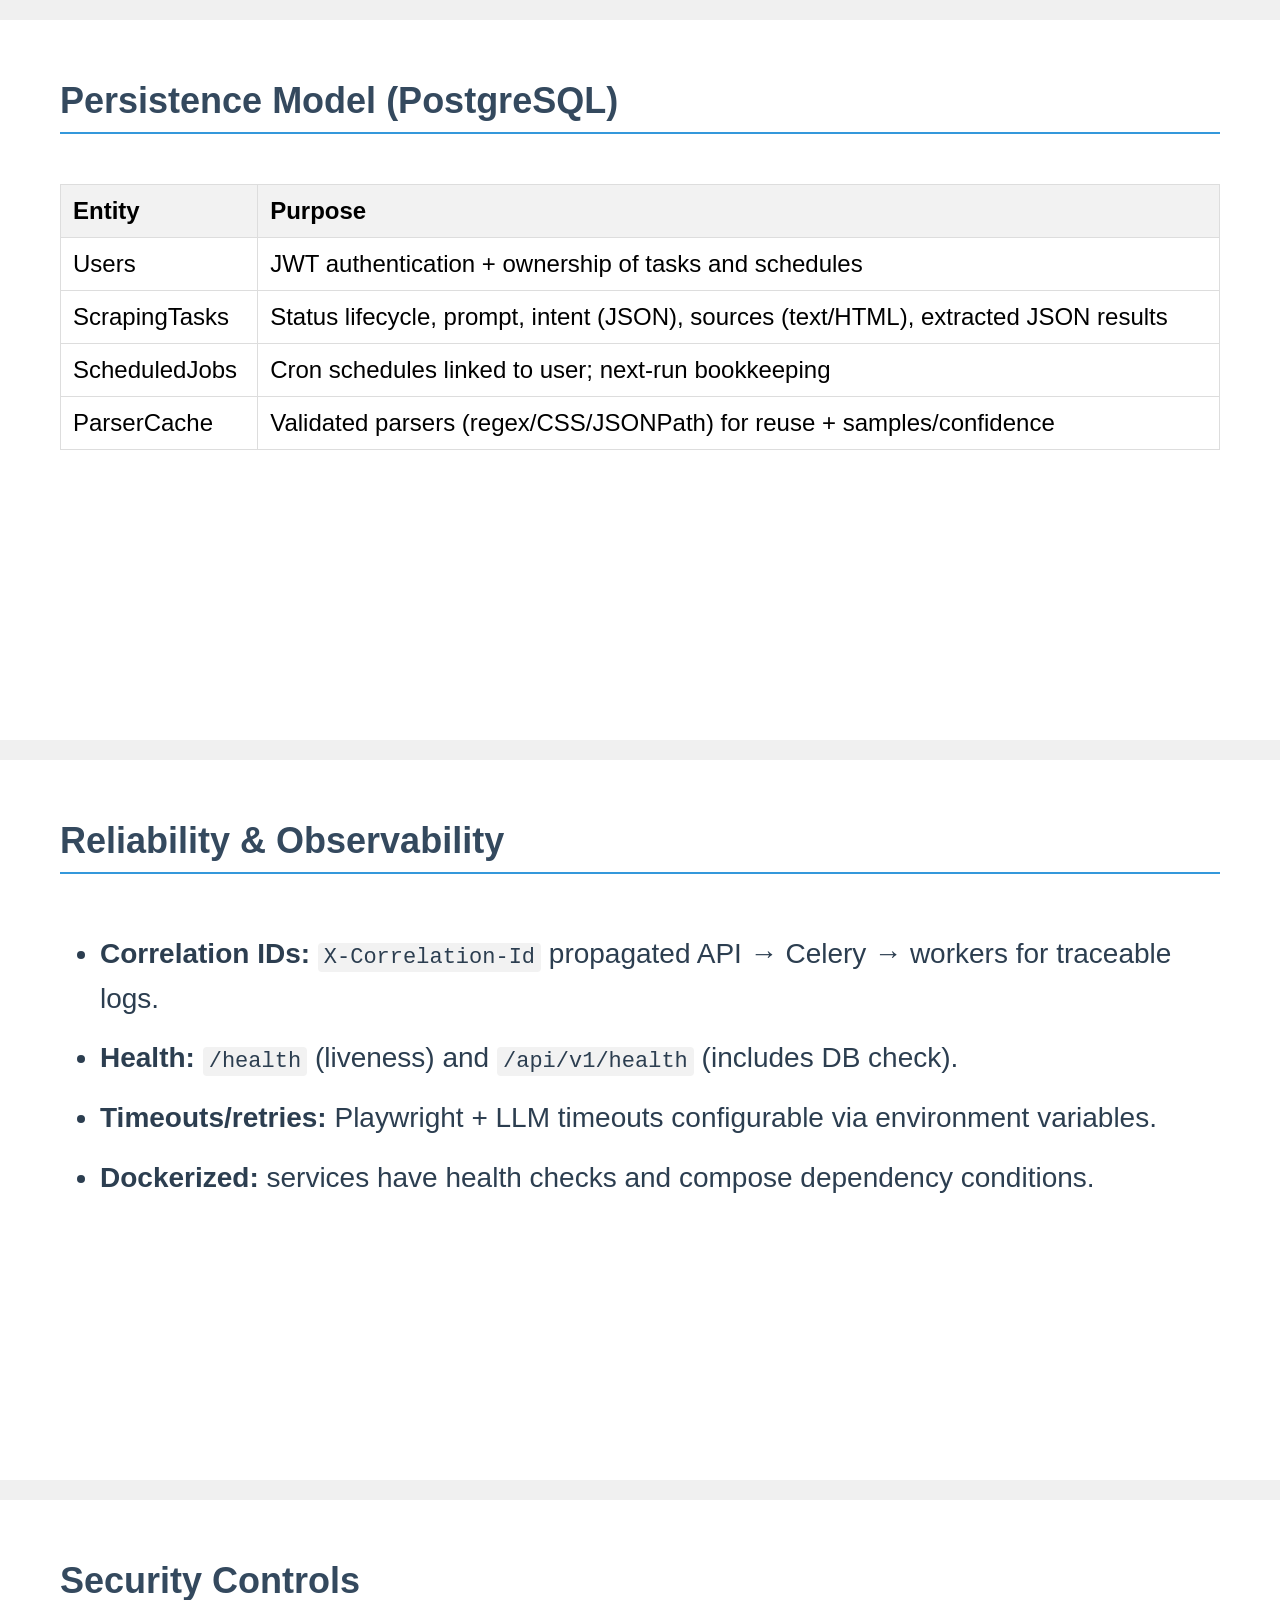
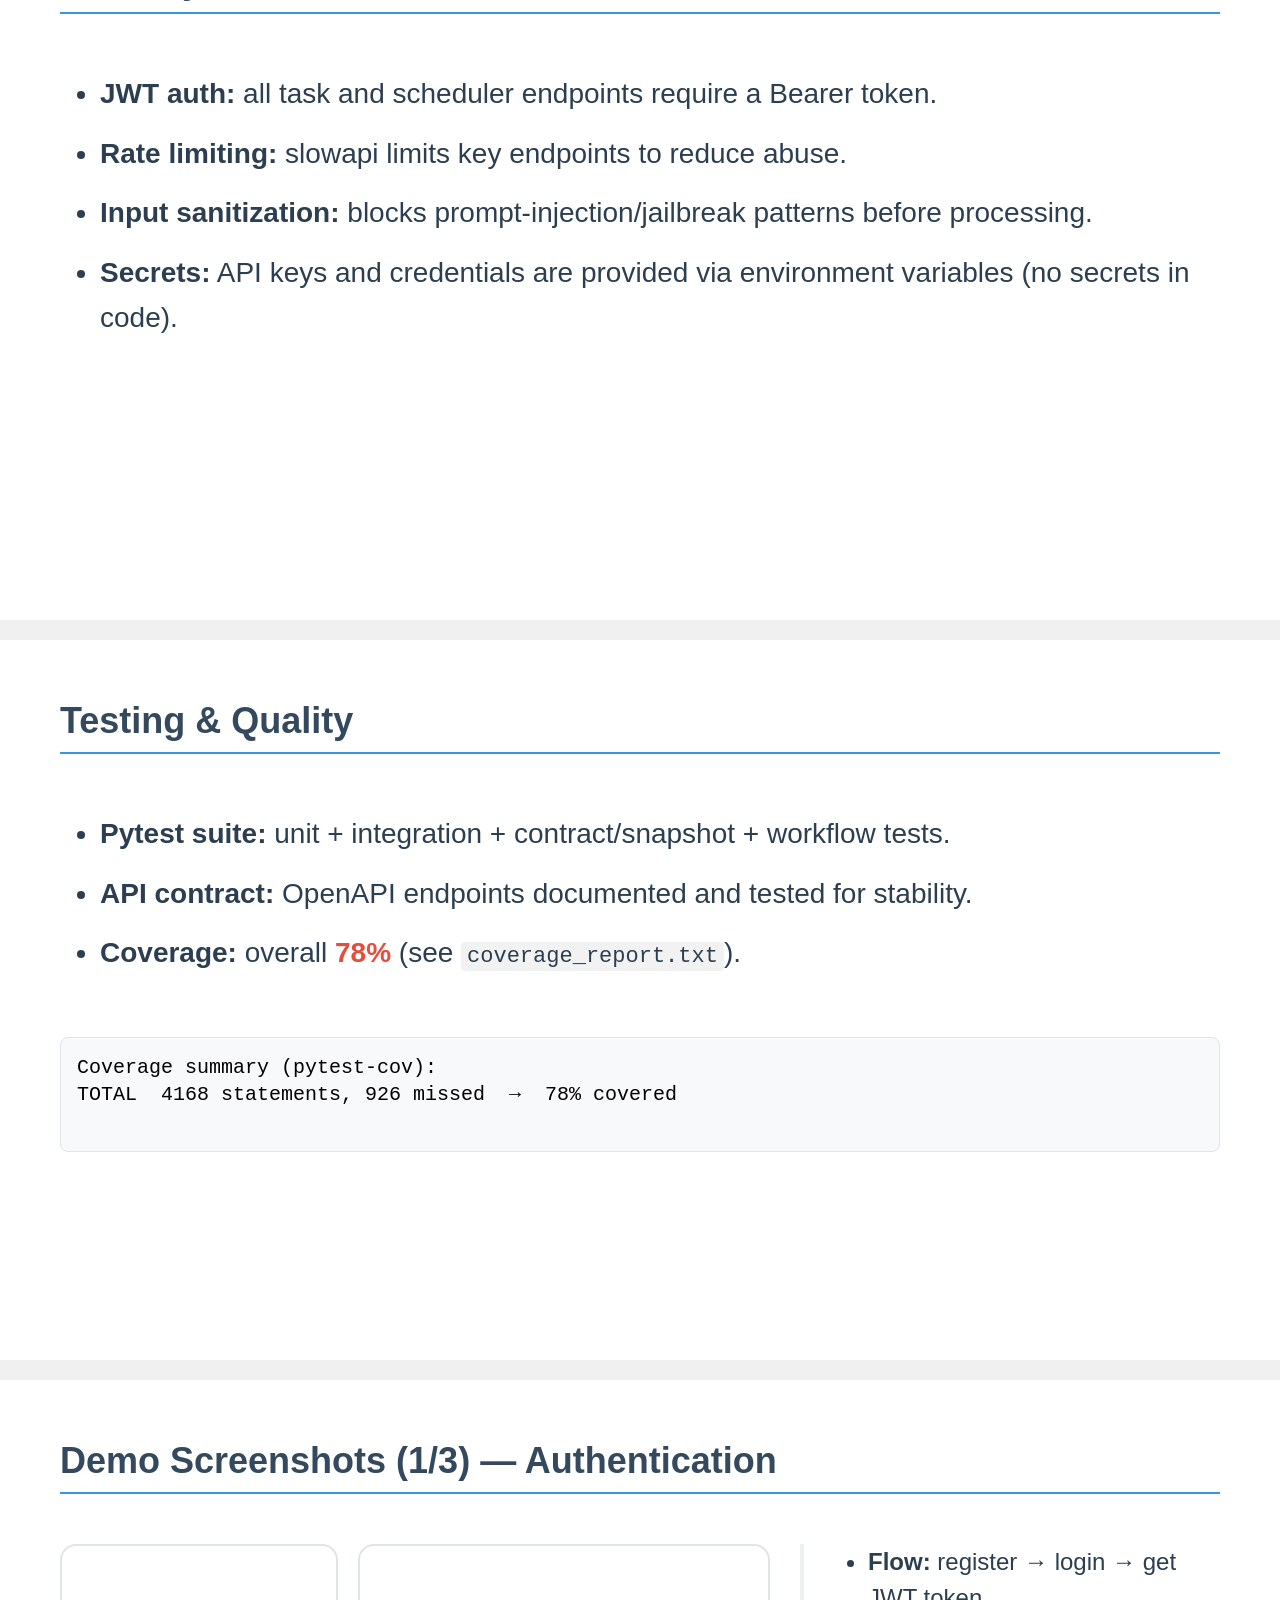
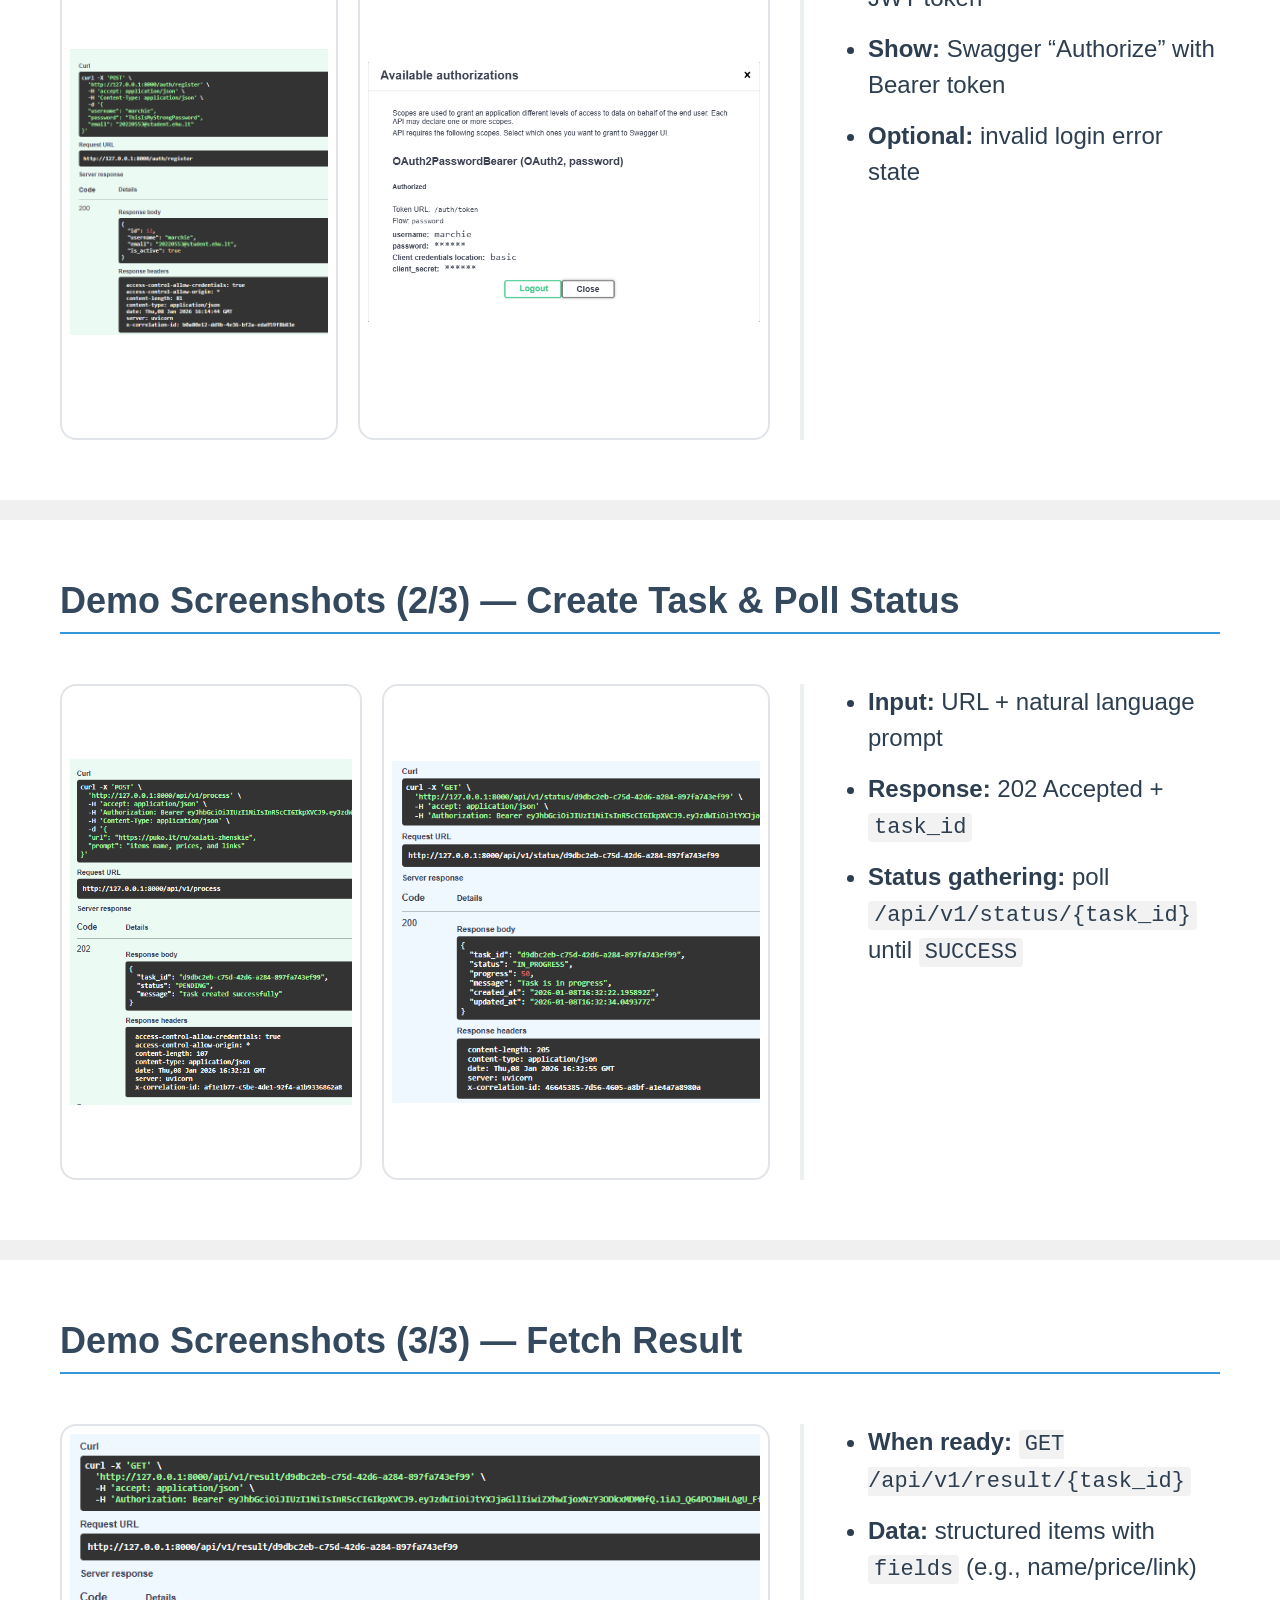
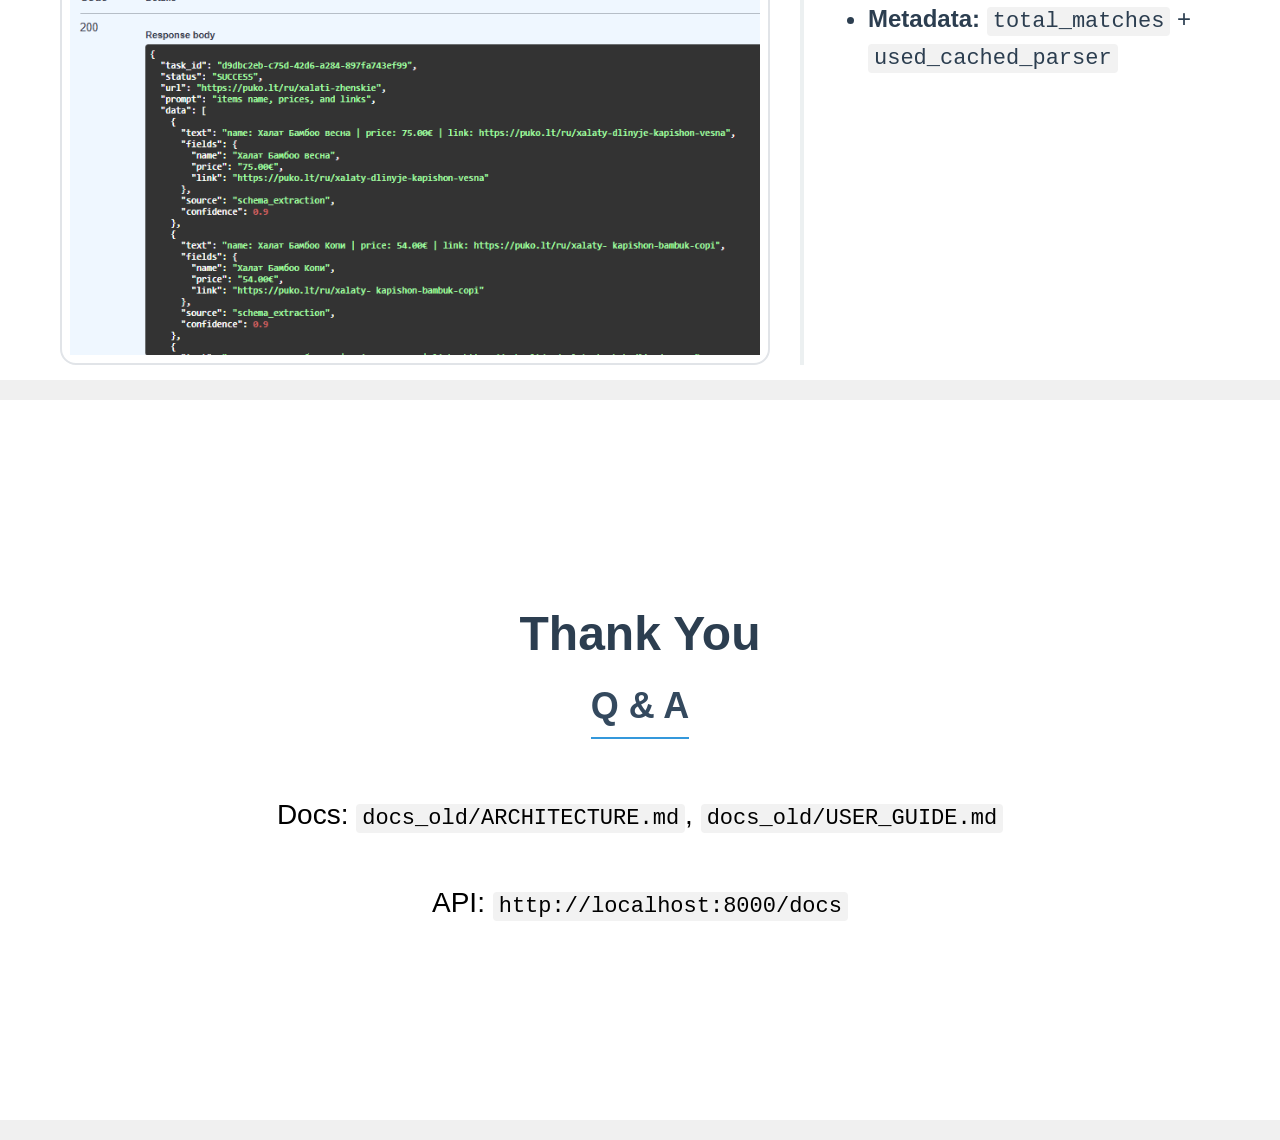
==== commit c45b8d37: "Add demo screenshots and enhance presentation content" ====
--- a/presentation/slides.html
+++ b/presentation/slides.html
@@ -1,7 +1,8 @@
 <!DOCTYPE html>
-<html>
+<html lang="en">
 
 <head>
+    <title>Marchan — Diploma Project Presentation</title>
     <style>
         body {
             margin: 0;
@@ -122,12 +123,35 @@
             margin-top: 20px;
         }
 
+        /* Demo screenshots (real images) */
+        .screenshot-frame {
+            flex: 1 1 auto;
+            border: 2px solid #e1e4e8;
+            border-radius: 16px;
+            background: #ffffff;
+            display: flex;
+            align-items: center;
+            justify-content: center;
+            box-sizing: border-box;
+            min-height: 420px;
+            padding: 8px;
+        }
+
+        .screenshot-frame img {
+            background: #f8fbff;
+            display: block;
+            max-width: 100%;
+            max-height: 100%;
+            width: auto;
+            height: auto;
+        }
+
         .screenshot-placeholder {
             flex: 1 1 auto;
             border: 3px dashed #3498db;
             border-radius: 16px;
             background: #f8fbff;
-            color: #2980b9;
+            color: #1f4e79;
             display: flex;
             flex-direction: column;
             align-items: center;
@@ -361,6 +385,34 @@
                 and regenerated.</li>
             <li><strong>Benefit:</strong> fewer LLM calls on repeated pages and faster extraction on cache hits.</li>
         </ul>
+    </div>
+
+    <!-- Slide 12: Cache Hit Check -->
+    <div class="slide">
+        <h2>Cache Hit Check (Same URL + Intent)</h2>
+        <ul>
+            <li><strong>Intent normalization:</strong> prompt → intent → normalized fields (<code>schema_fields</code> /
+                <code>keywords</code>).</li>
+            <li><strong>Lookup key:</strong> <code>(domain, full_url, fields, source_type)</code> (exact URL match).</li>
+            <li><strong>First run:</strong> Headless Worker always captures <code>semantic_text</code> and stores it as
+                task <code>page_content</code> for traceability.</li>
+            <li><strong>Cache hit:</strong> apply cached parser locally → skip LLM generation → <code>used_cached_parser=true</code>.</li>
+            <li><strong>Cache miss:</strong> run LLM extraction → generate + validate parser → cache it for next time.</li>
+        </ul>
+        <pre>
+fields = normalize(intent.schema_fields or intent.keywords)
+key    = (domain, full_url, fields)
+
+if cache.has(key, source="SEMANTIC"):
+    data = run_parser(cache[key], semantic_text)
+elif cache.has(key, source="CSS/HTML"):
+    data = run_parser(cache[key], html)
+else:
+    data = llm_extract(semantic_text/html)
+    cache.store(key, validated_parser)
+
+return { data, metadata: { used_cached_parser } }
+        </pre>
     </div>
 
     <!-- Slide 12: Scheduling -->
@@ -445,9 +497,16 @@
     <div class="slide">
         <h2>Demo Screenshots (1/3) — Authentication</h2>
         <div class="demo-layout">
-            <div class="screenshot-placeholder">
-                Screenshot placeholder
-                <div class="sub">Registration / Login screen (real UI)</div>
+            <div class="two-up">
+                <div class="screenshot-frame">
+                    <img src="../docs/assets/images/presentation_imgs/swagger_registration.png" loading="eager"
+                        decoding="sync"
+                        alt="Swagger UI: POST /auth/register request and response" />
+                </div>
+                <div class="screenshot-frame">
+                    <img src="../docs/assets/images/presentation_imgs/swagger_auth.png" loading="eager" decoding="sync"
+                        alt="Swagger UI: Authorize (OAuth2PasswordBearer) with username/password" />
+                </div>
             </div>
             <div class="callouts">
                 <ul>
@@ -461,17 +520,24 @@
 
     <!-- Slide 18: Demo Screenshot 2 -->
     <div class="slide">
-        <h2>Demo Screenshots (2/3) — Create Task</h2>
+        <h2>Demo Screenshots (2/3) — Create Task & Poll Status</h2>
         <div class="demo-layout">
-            <div class="screenshot-placeholder">
-                Screenshot placeholder
-                <div class="sub">POST <code>/api/v1/process</code> (Swagger UI request)</div>
+            <div class="two-up">
+                <div class="screenshot-frame">
+                    <img src="../docs/assets/images/presentation_imgs/swagger_create_task.png" loading="eager"
+                        decoding="sync" alt="Swagger UI: POST /api/v1/process request and response with task_id" />
+                </div>
+                <div class="screenshot-frame">
+                    <img src="../docs/assets/images/presentation_imgs/swagger_check_status.png" loading="eager"
+                        decoding="sync" alt="Swagger UI: GET /api/v1/status/{task_id} response (IN_PROGRESS)" />
+                </div>
             </div>
             <div class="callouts">
                 <ul>
                     <li><strong>Input:</strong> URL + natural language prompt</li>
                     <li><strong>Response:</strong> 202 Accepted + <code>task_id</code></li>
-                    <li><strong>Next:</strong> poll <code>/api/v1/status/{task_id}</code></li>
+                    <li><strong>Status gathering:</strong> poll <code>/api/v1/status/{task_id}</code> until
+                        <code>SUCCESS</code></li>
                 </ul>
             </div>
         </div>
@@ -479,23 +545,18 @@
 
     <!-- Slide 19: Demo Screenshot 3 -->
     <div class="slide">
-        <h2>Demo Screenshots (3/3) — Result & History</h2>
+        <h2>Demo Screenshots (3/3) — Fetch Result</h2>
         <div class="demo-layout">
-            <div class="two-up">
-                <div class="screenshot-placeholder small">
-                    Screenshot placeholder
-                    <div class="sub">GET <code>/api/v1/result/{task_id}</code> (JSON response)</div>
-                </div>
-                <div class="screenshot-placeholder small">
-                    Screenshot placeholder
-                    <div class="sub">Scheduling / task history view (real UI or Swagger)</div>
-                </div>
+            <div class="screenshot-frame">
+                <img src="../docs/assets/images/presentation_imgs/swagger_task_result.png" loading="eager"
+                    decoding="sync" alt="Swagger UI: GET /api/v1/result/{task_id} response with extracted JSON" />
             </div>
             <div class="callouts">
                 <ul>
-                    <li><strong>Highlight:</strong> extracted fields (e.g., <code>title</code>, <code>price</code>)</li>
-                    <li><strong>Metadata:</strong> cache hit + match count</li>
-                    <li><strong>Optional:</strong> show repeated run faster on cache hit</li>
+                    <li><strong>When ready:</strong> <code>GET /api/v1/result/{task_id}</code></li>
+                    <li><strong>Data:</strong> structured items with <code>fields</code> (e.g., name/price/link)</li>
+                    <li><strong>Metadata:</strong> <code>total_matches</code> +
+                        <code>used_cached_parser</code></li>
                 </ul>
             </div>
         </div>
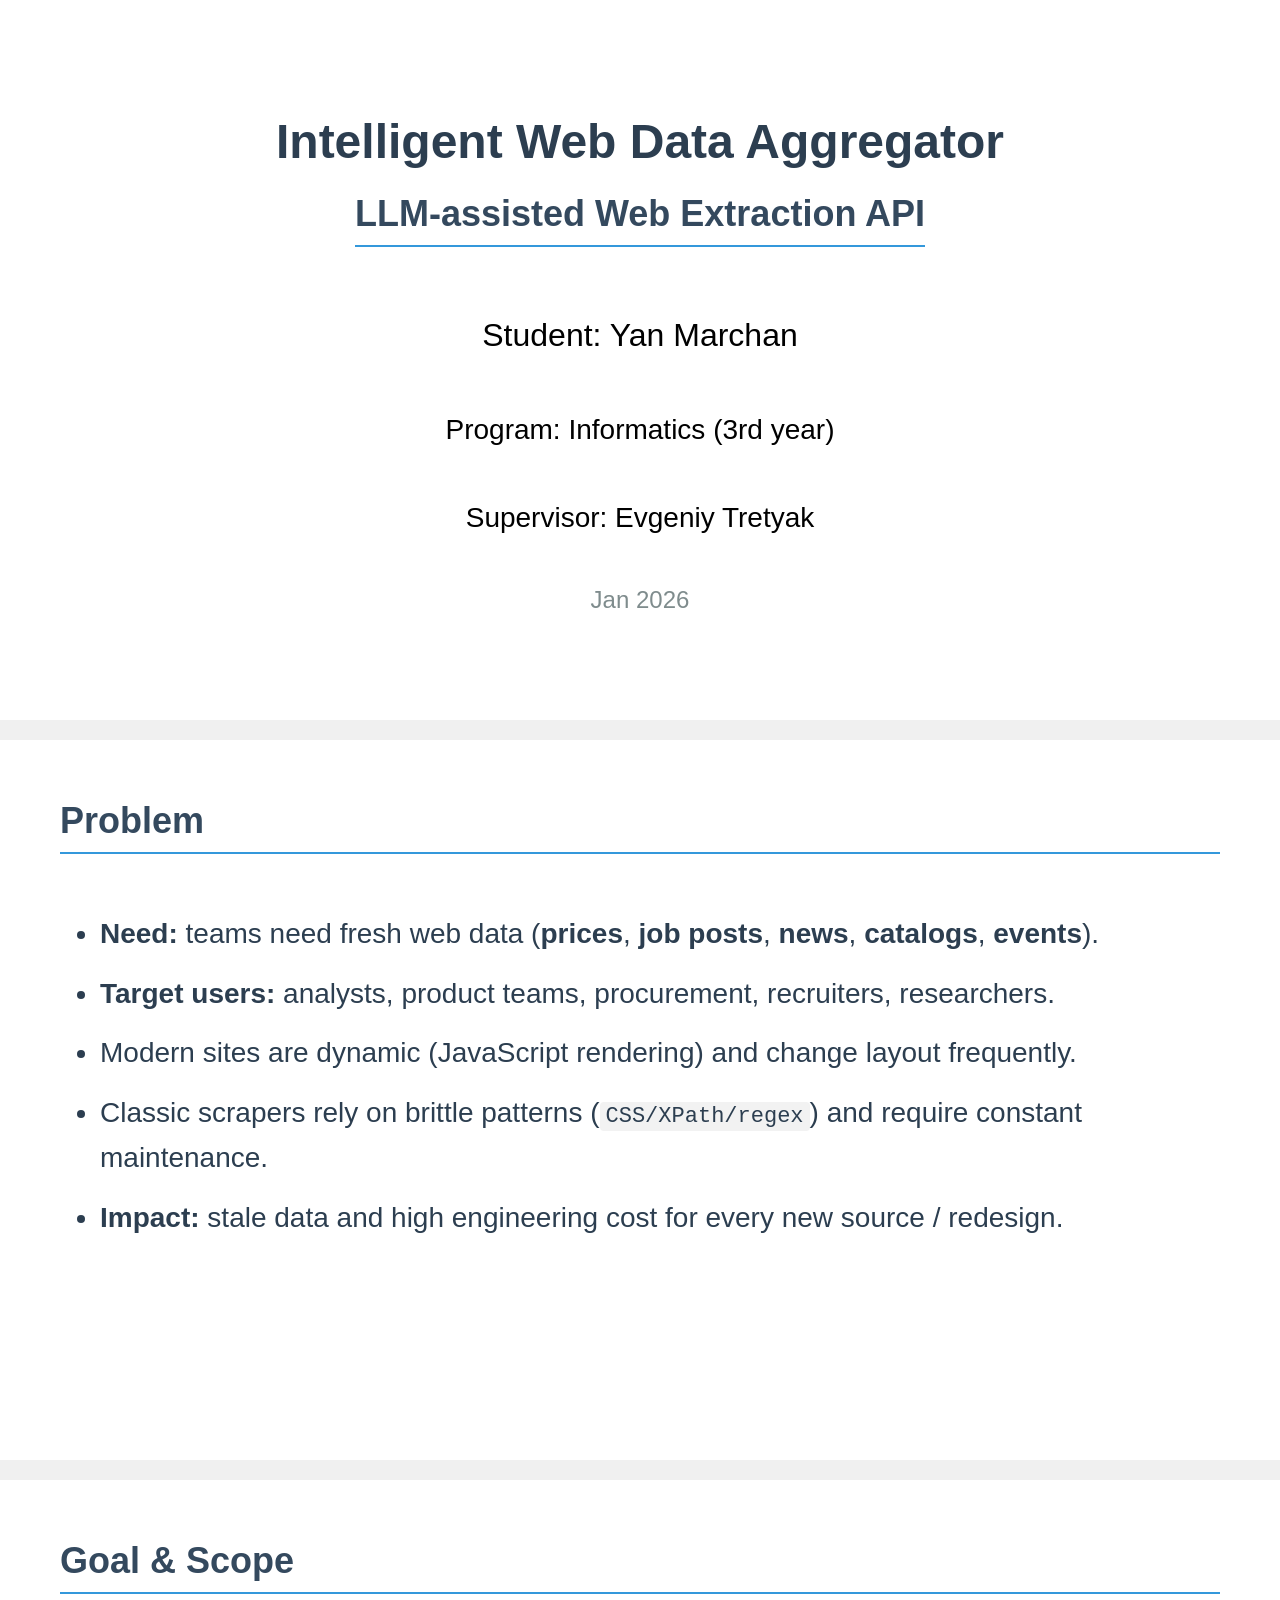
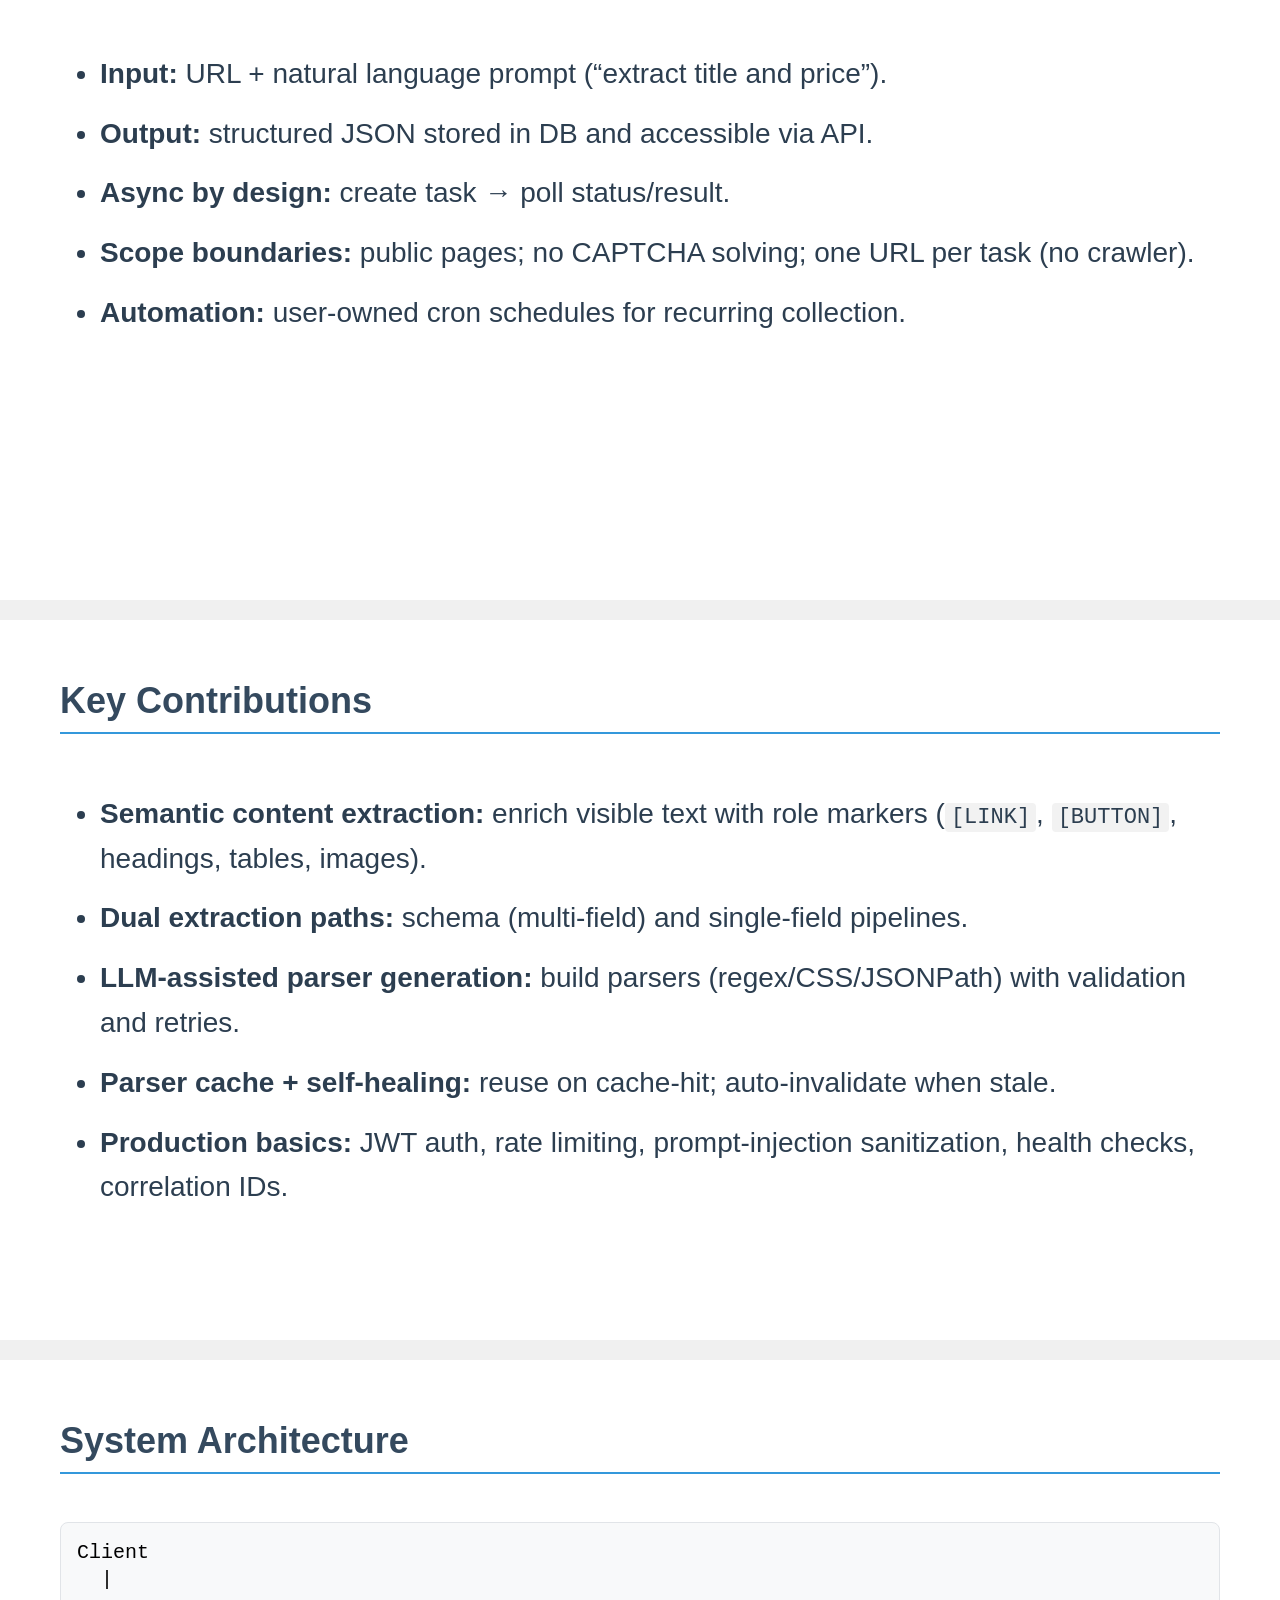
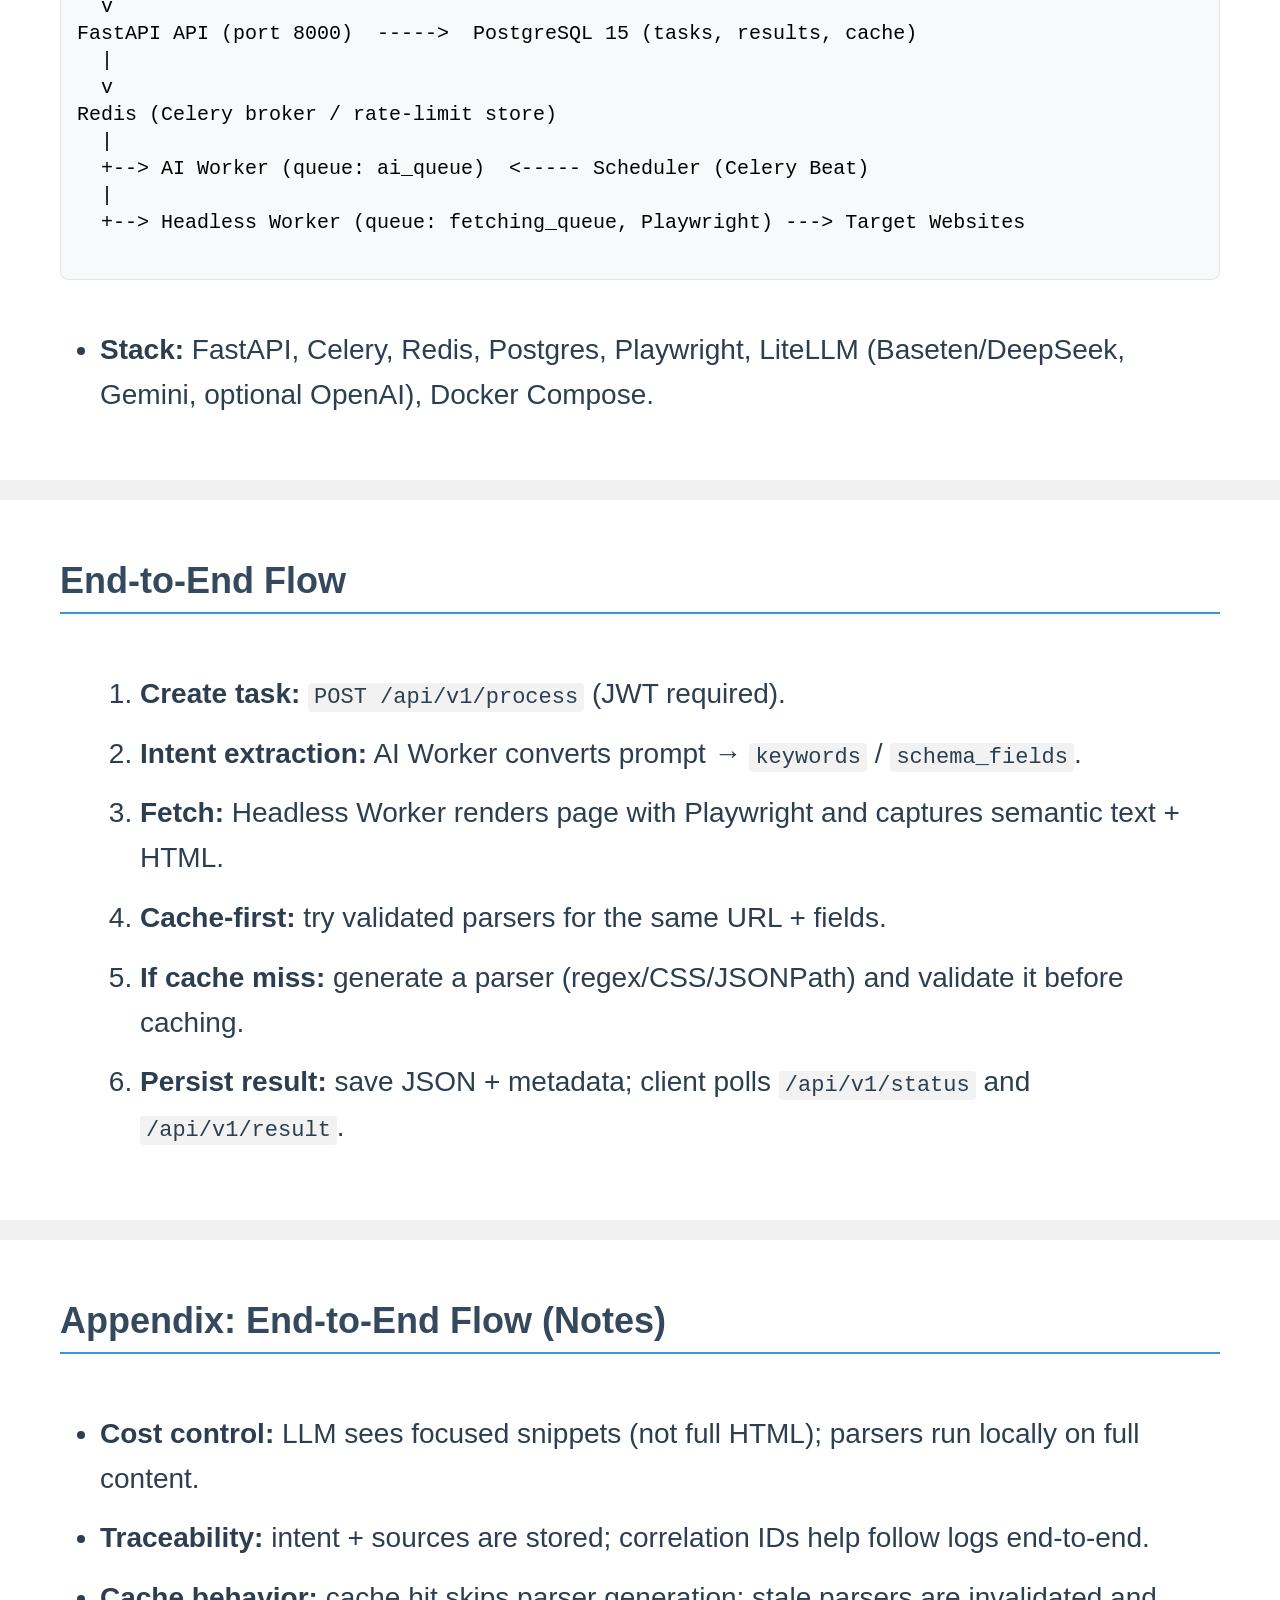
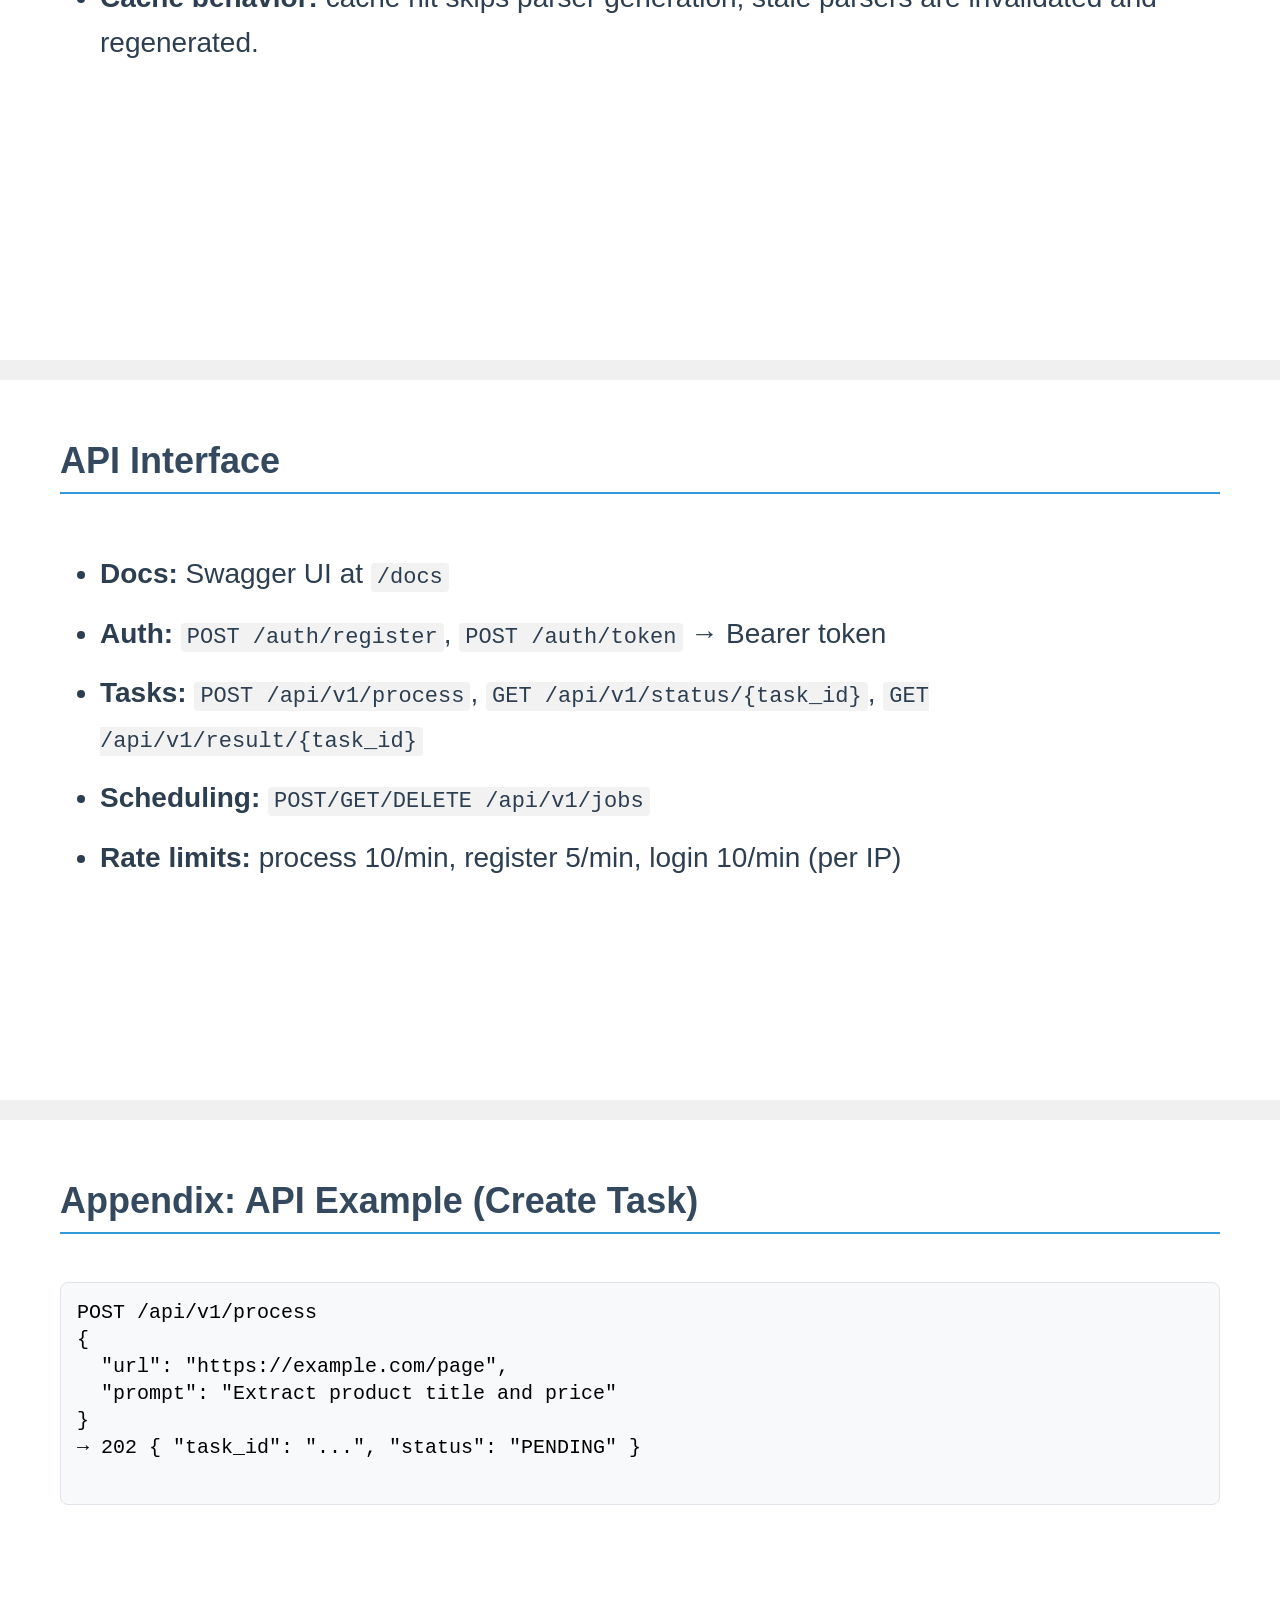
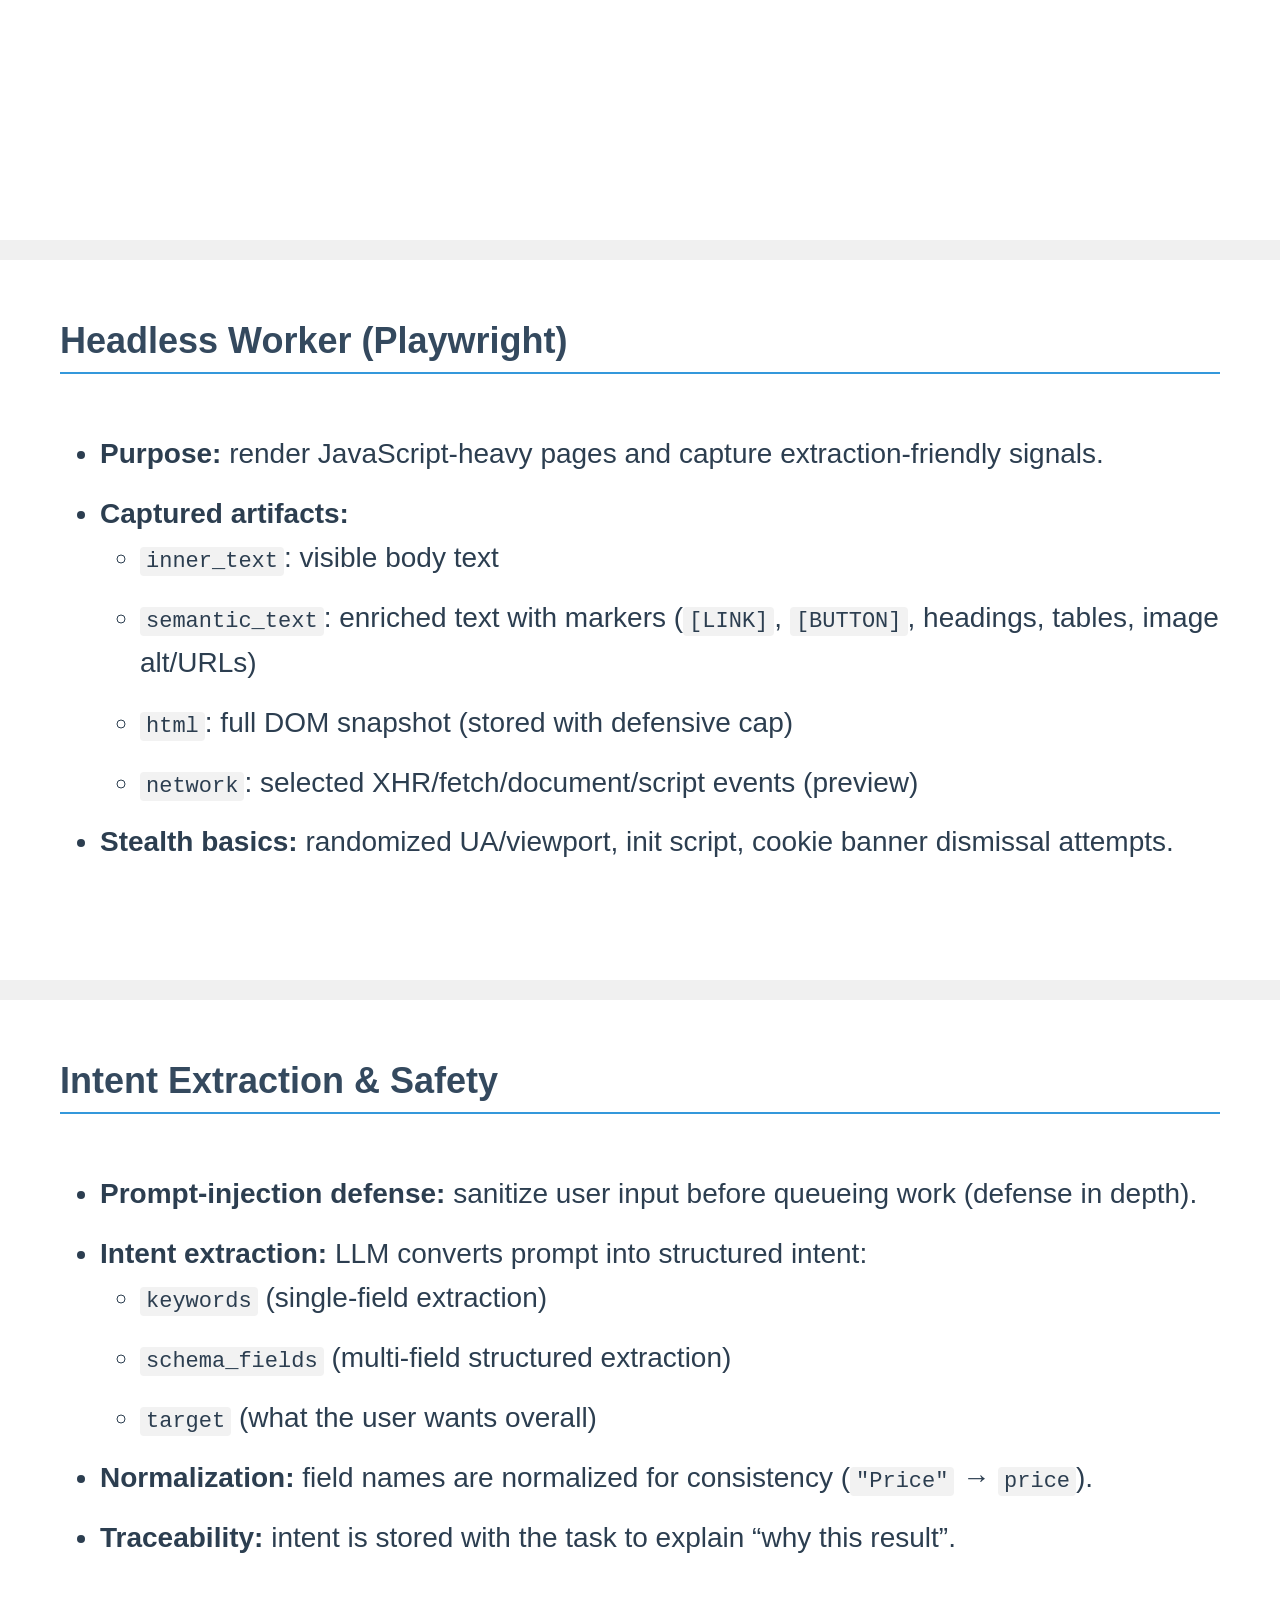
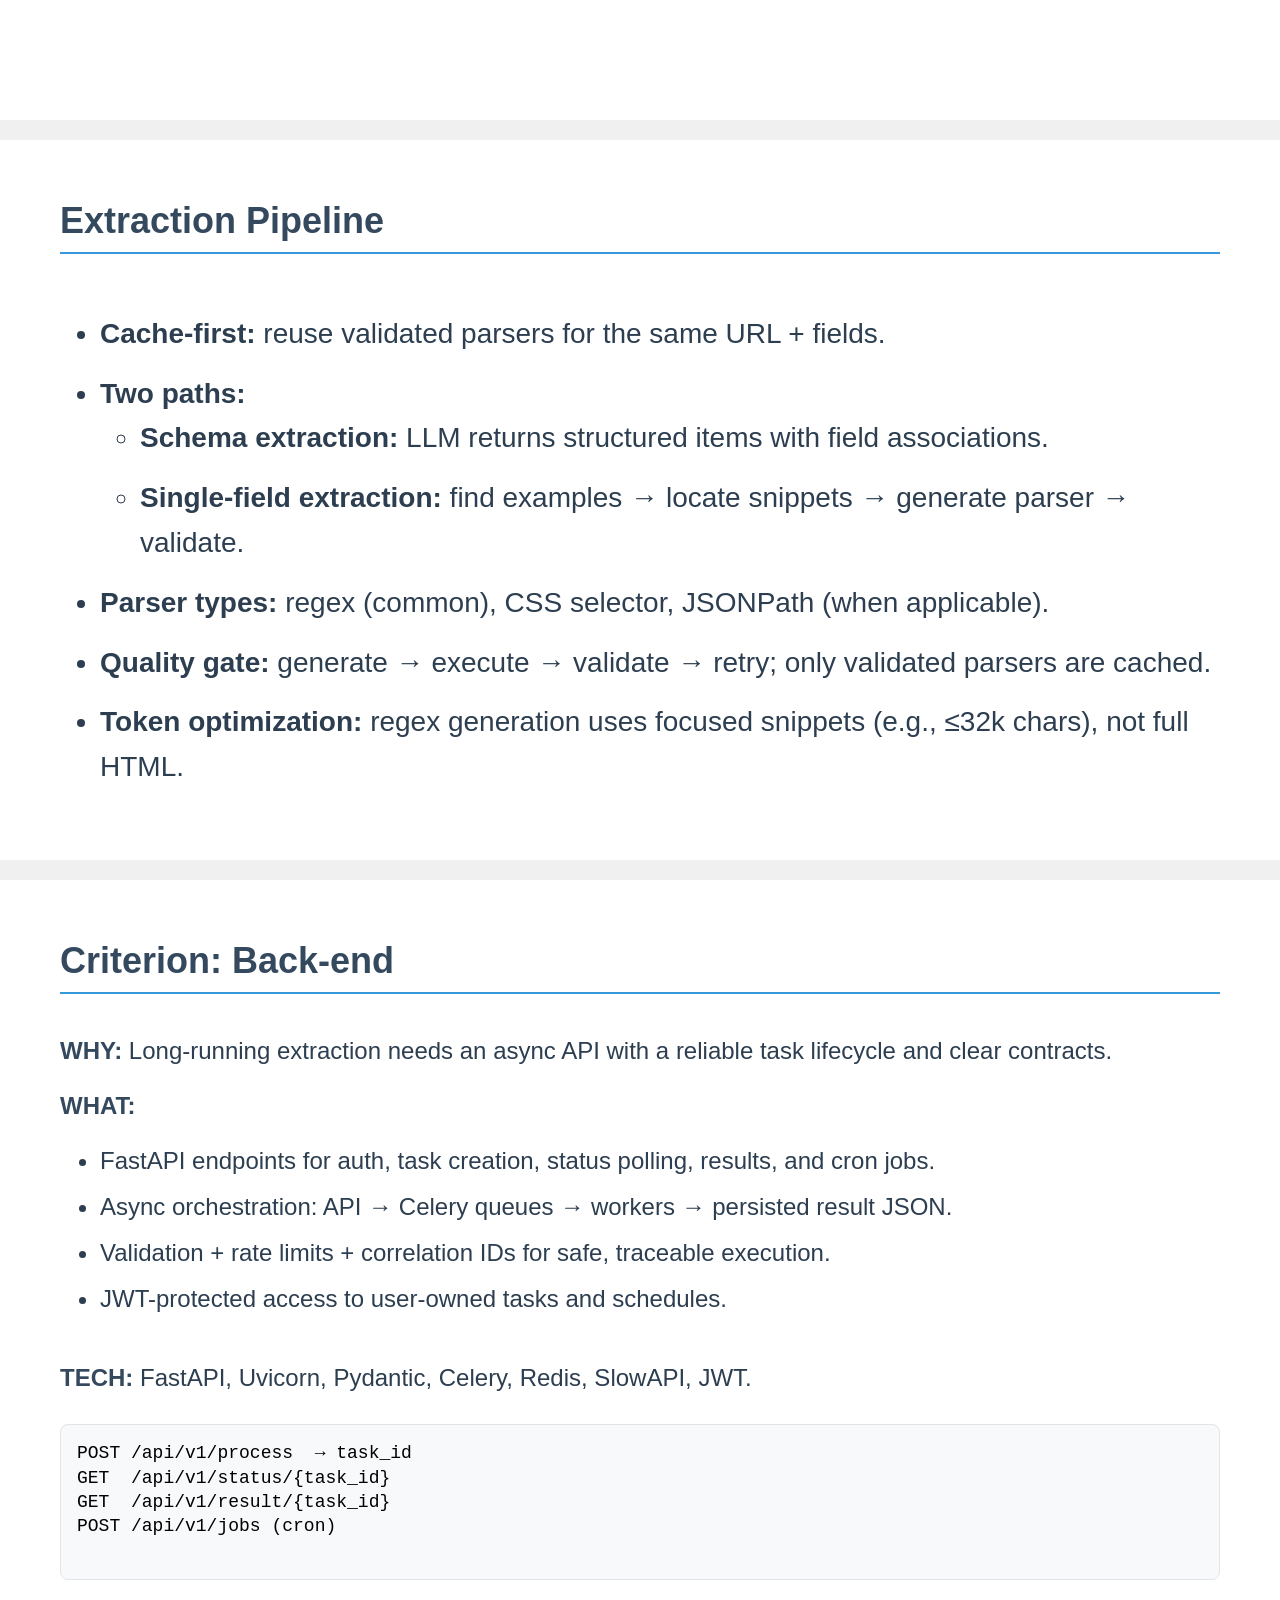
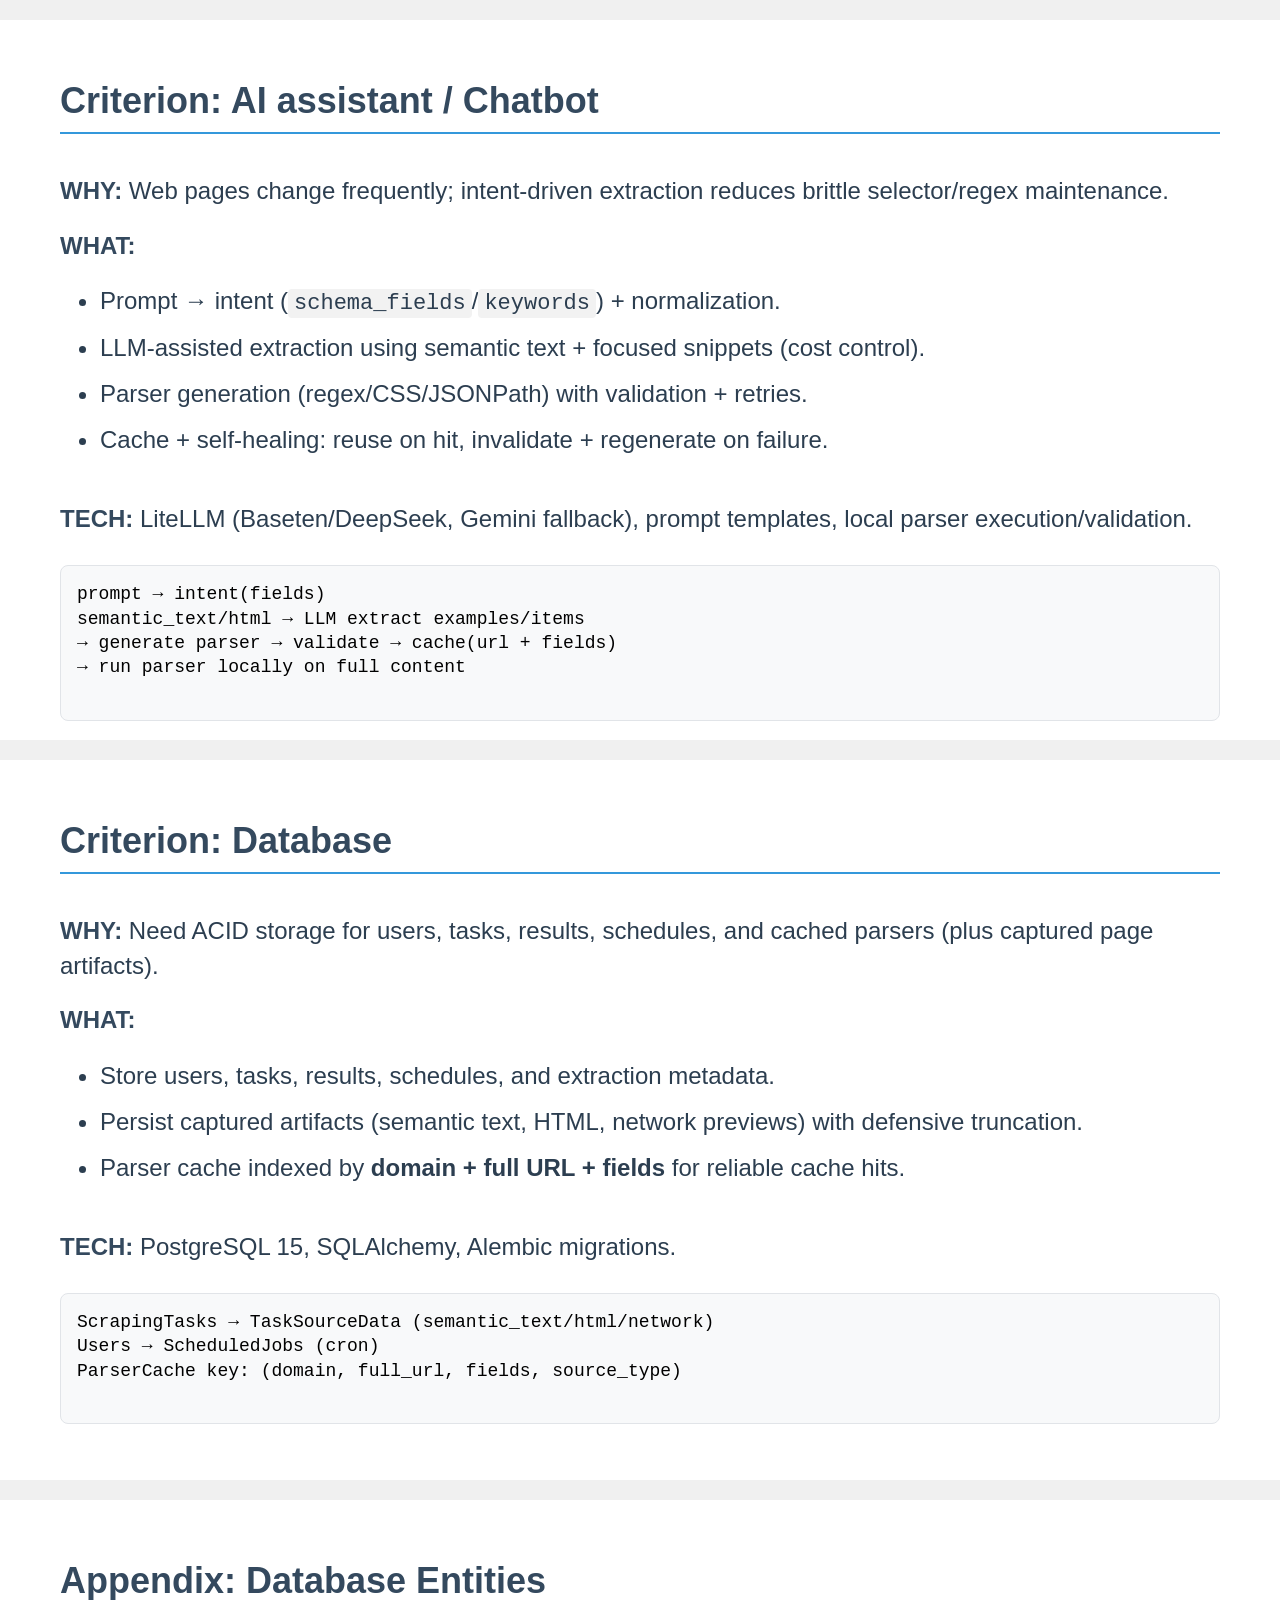
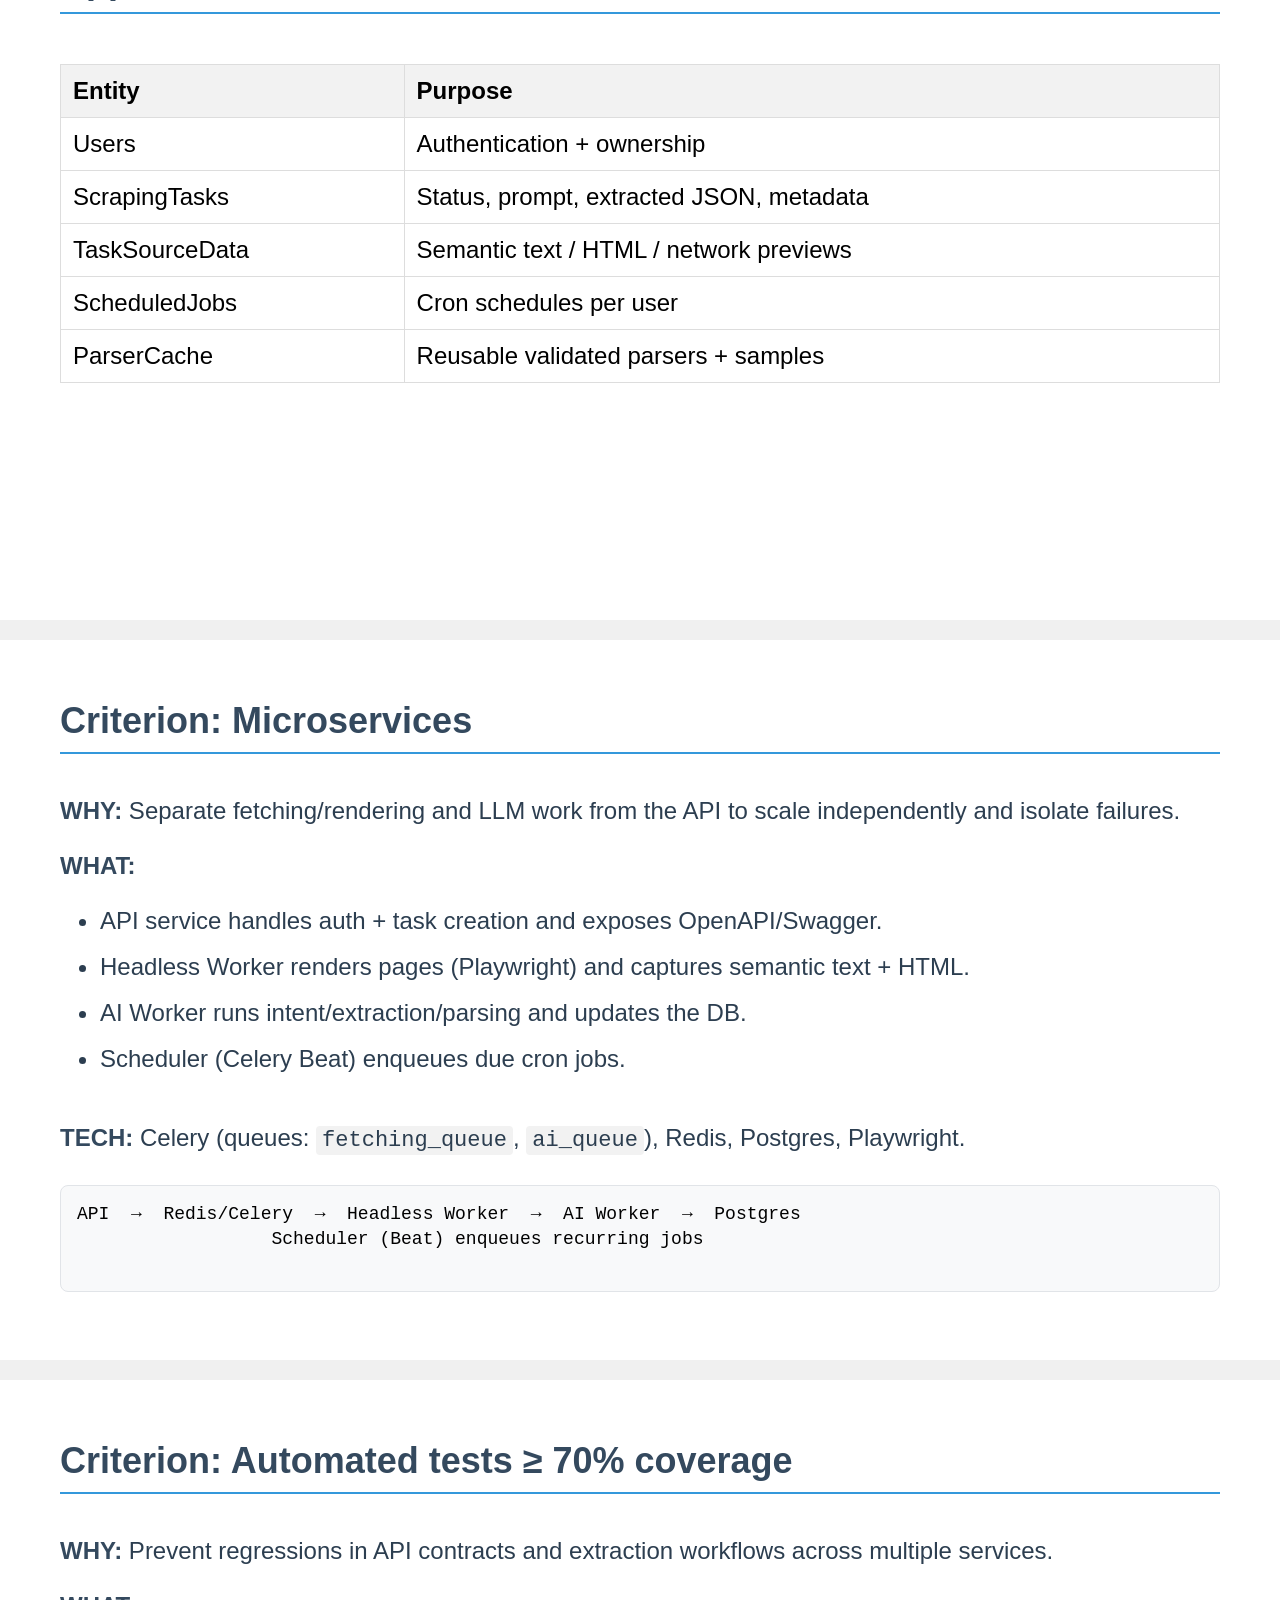
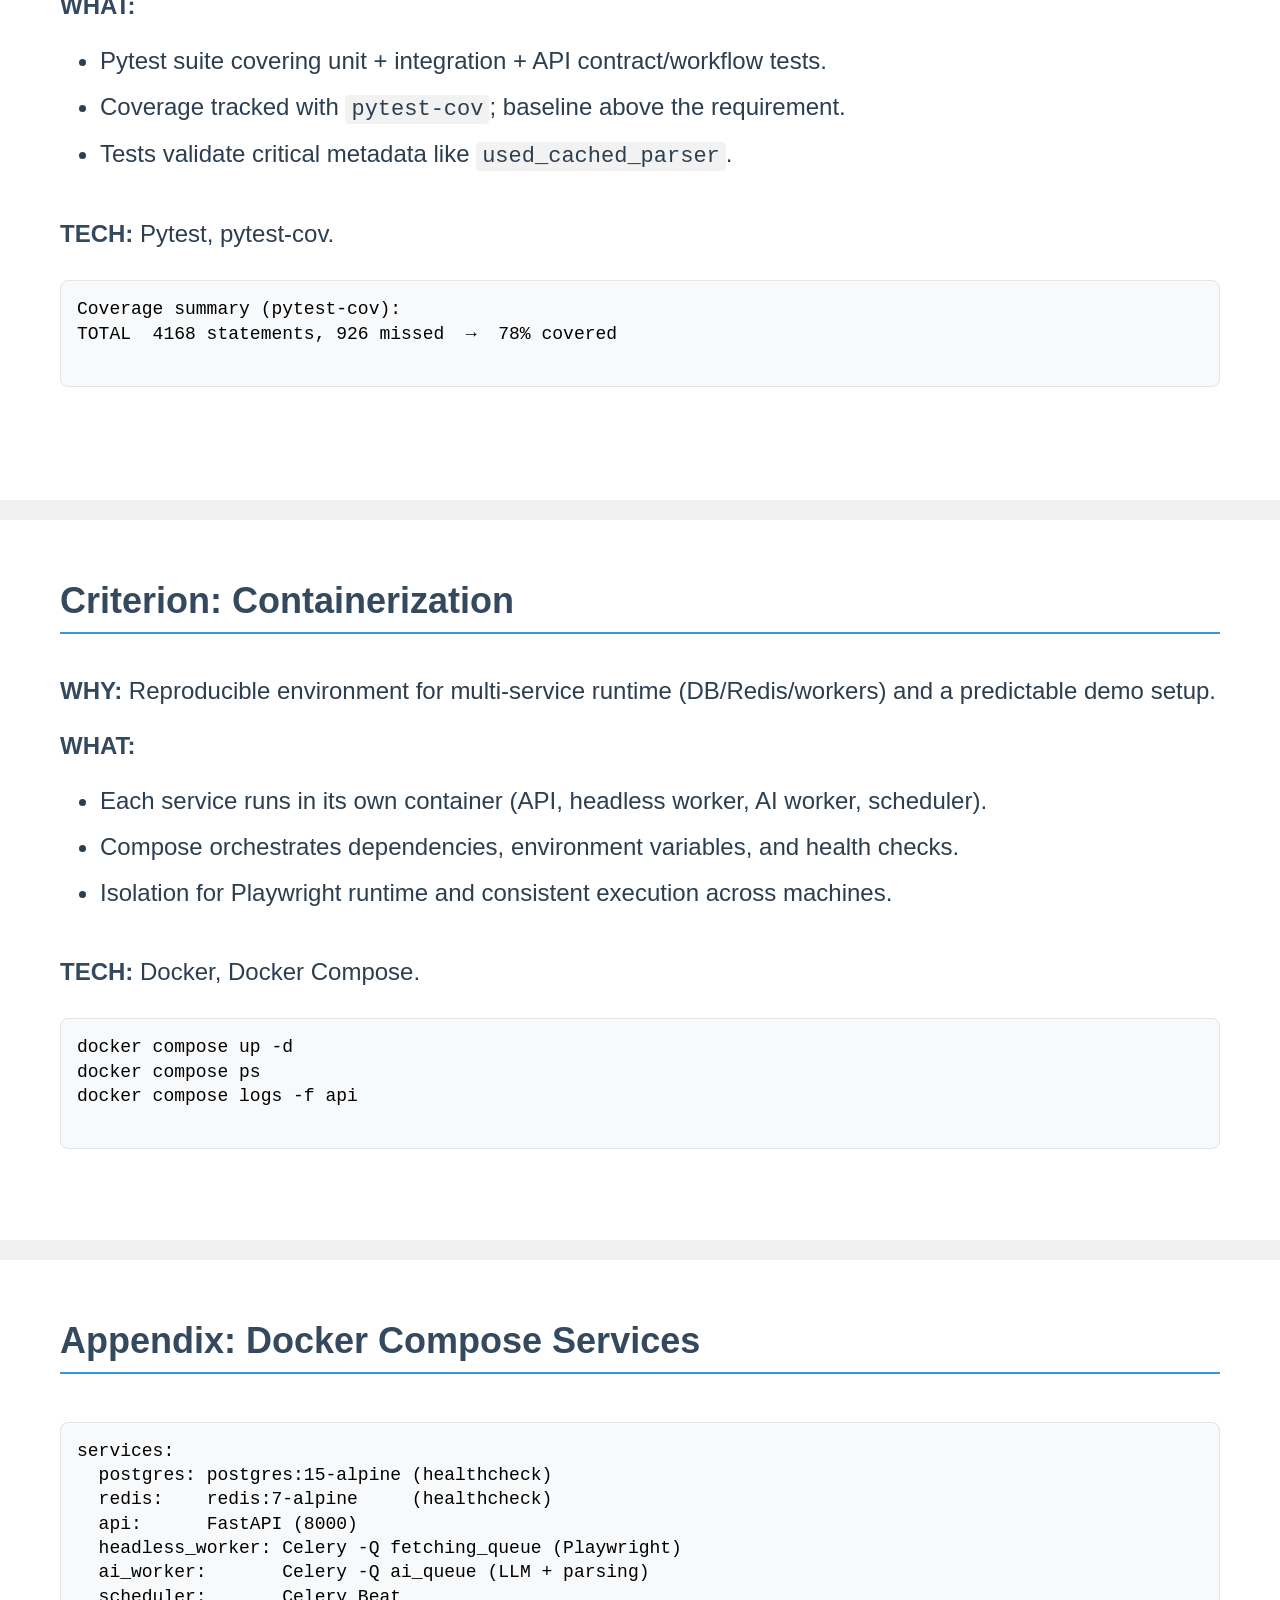
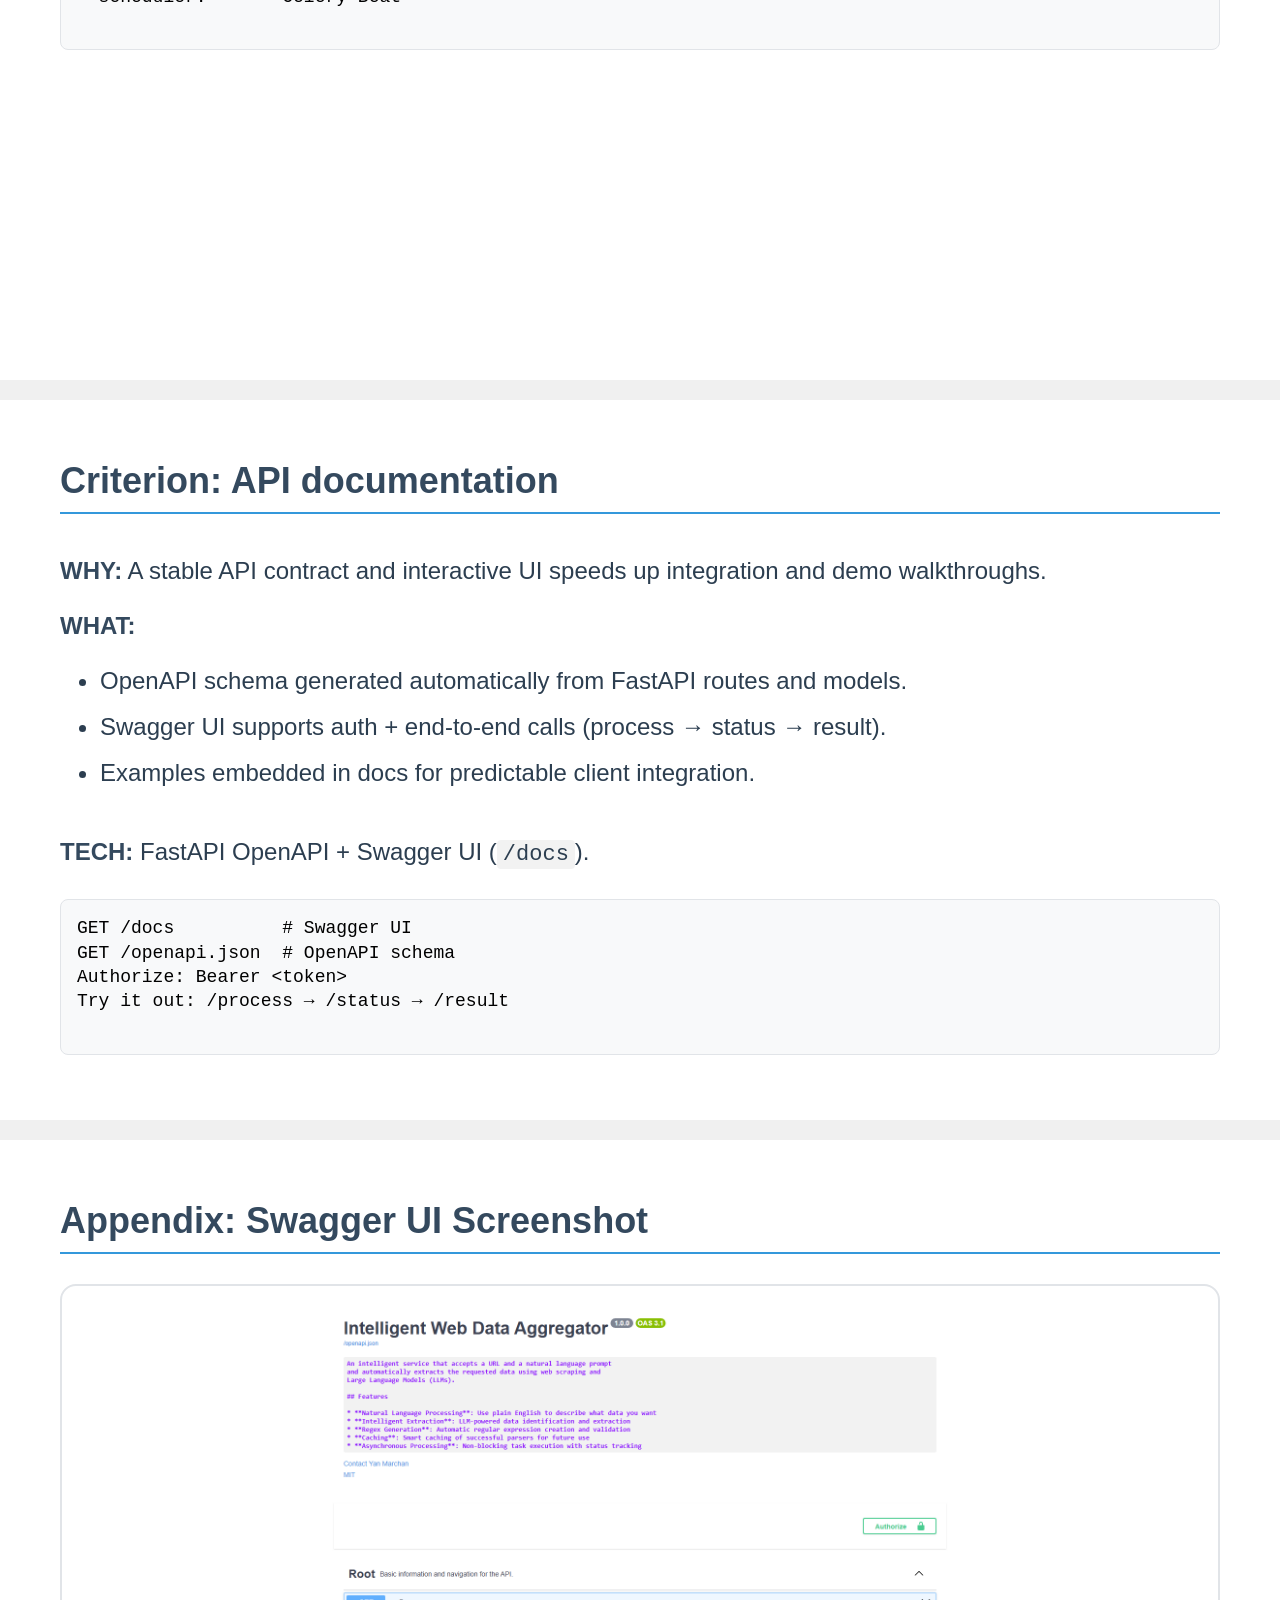
==== commit 0b39c6d5: "presnetation finalize" ====
--- a/presentation/slides.html
+++ b/presentation/slides.html
@@ -191,6 +191,34 @@
             align-items: stretch;
         }
 
+        /* Evaluation criteria slide helpers */
+        .criteria p {
+            font-size: 24px;
+            line-height: 1.45;
+            color: #2c3e50;
+            margin: 10px 0;
+        }
+
+        .criteria ul {
+            font-size: 24px;
+            line-height: 1.5;
+            margin-top: 10px;
+        }
+
+        .criteria li {
+            margin-bottom: 10px;
+        }
+
+        .criteria .label {
+            font-weight: 800;
+            color: #34495e;
+        }
+
+        .criteria pre {
+            font-size: 18px;
+            line-height: 1.35;
+        }
+
         .screenshot-placeholder.small {
             font-size: 24px;
             min-height: 420px;
@@ -206,21 +234,23 @@
             <h1>Intelligent Web Data Aggregator</h1>
             <h2>LLM-assisted Web Extraction API</h2>
             <p style="font-size: 32px; margin-top: 40px;">Student: Yan Marchan</p>
+            <p style="font-size: 28px;">Program: Informatics (3rd year)</p>
             <p style="font-size: 28px;">Supervisor: Evgeniy Tretyak</p>
             <p style="font-size: 24px; color: #7f8c8d;">Jan 2026</p>
         </div>
     </div>
 
-    <!-- Slide 2: Motivation -->
-    <div class="slide">
-        <h2>Motivation</h2>
-        <ul>
-            <li>Teams need fresh web data: <strong>prices</strong>, <strong>job posts</strong>, <strong>news</strong>,
-                <strong>catalogs</strong>, <strong>events</strong>.</li>
+    <!-- Slide 2: Problem -->
+    <div class="slide">
+        <h2>Problem</h2>
+        <ul>
+            <li><strong>Need:</strong> teams need fresh web data (<strong>prices</strong>, <strong>job posts</strong>,
+                <strong>news</strong>, <strong>catalogs</strong>, <strong>events</strong>).</li>
+            <li><strong>Target users:</strong> analysts, product teams, procurement, recruiters, researchers.</li>
             <li>Modern sites are dynamic (JavaScript rendering) and change layout frequently.</li>
             <li>Classic scrapers rely on brittle patterns (<code>CSS/XPath/regex</code>) and require constant
                 maintenance.</li>
-            <li>Goal: reduce “developer-in-the-loop” parsing work and speed up onboarding new sources.</li>
+            <li><strong>Impact:</strong> stale data and high engineering cost for every new source / redesign.</li>
         </ul>
     </div>
 
@@ -288,9 +318,18 @@
             <li><strong>Persist result:</strong> save JSON + metadata; client polls <code>/api/v1/status</code> and
                 <code>/api/v1/result</code>.</li>
         </ol>
+    </div>
+
+    <!-- Slide 6A: Appendix — End-to-End Flow -->
+    <div class="slide">
+        <h2>Appendix: End-to-End Flow (Notes)</h2>
         <ul>
             <li><strong>Cost control:</strong> LLM sees focused snippets (not full HTML); parsers run locally on full
                 content.</li>
+            <li><strong>Traceability:</strong> intent + sources are stored; correlation IDs help follow logs end-to-end.
+            </li>
+            <li><strong>Cache behavior:</strong> cache hit skips parser generation; stale parsers are invalidated and
+                regenerated.</li>
         </ul>
     </div>
 
@@ -306,6 +345,11 @@
             <li><strong>Scheduling:</strong> <code>POST/GET/DELETE /api/v1/jobs</code></li>
             <li><strong>Rate limits:</strong> process 10/min, register 5/min, login 10/min (per IP)</li>
         </ul>
+    </div>
+
+    <!-- Slide 7A: Appendix — API Example -->
+    <div class="slide">
+        <h2>Appendix: API Example (Create Task)</h2>
         <pre>
 POST /api/v1/process
 {
@@ -374,62 +418,73 @@
         </ul>
     </div>
 
-    <!-- Slide 11: Caching & Self-Healing -->
-    <div class="slide">
-        <h2>Parser Cache & Self-Healing</h2>
-        <ul>
-            <li><strong>Cache key:</strong> domain + <strong>full URL</strong> + fields (+ source type).</li>
-            <li><strong>Stored:</strong> parser pattern (regex/CSS/JSONPath), confidence, samples, and usage metadata.
-            </li>
-            <li><strong>Auto-invalidation:</strong> if a cached parser stops working (0/invalid matches), it is removed
-                and regenerated.</li>
-            <li><strong>Benefit:</strong> fewer LLM calls on repeated pages and faster extraction on cache hits.</li>
-        </ul>
-    </div>
-
-    <!-- Slide 12: Cache Hit Check -->
-    <div class="slide">
-        <h2>Cache Hit Check (Same URL + Intent)</h2>
-        <ul>
-            <li><strong>Intent normalization:</strong> prompt → intent → normalized fields (<code>schema_fields</code> /
-                <code>keywords</code>).</li>
-            <li><strong>Lookup key:</strong> <code>(domain, full_url, fields, source_type)</code> (exact URL match).</li>
-            <li><strong>First run:</strong> Headless Worker always captures <code>semantic_text</code> and stores it as
-                task <code>page_content</code> for traceability.</li>
-            <li><strong>Cache hit:</strong> apply cached parser locally → skip LLM generation → <code>used_cached_parser=true</code>.</li>
-            <li><strong>Cache miss:</strong> run LLM extraction → generate + validate parser → cache it for next time.</li>
-        </ul>
-        <pre>
-fields = normalize(intent.schema_fields or intent.keywords)
-key    = (domain, full_url, fields)
-
-if cache.has(key, source="SEMANTIC"):
-    data = run_parser(cache[key], semantic_text)
-elif cache.has(key, source="CSS/HTML"):
-    data = run_parser(cache[key], html)
-else:
-    data = llm_extract(semantic_text/html)
-    cache.store(key, validated_parser)
-
-return { data, metadata: { used_cached_parser } }
-        </pre>
-    </div>
-
-    <!-- Slide 12: Scheduling -->
-    <div class="slide">
-        <h2>Scheduling</h2>
-        <ul>
-            <li><strong>Feature:</strong> recurring collection for the same URL + prompt.</li>
-            <li><strong>API:</strong> create cron schedule via <code>POST /api/v1/jobs</code>.</li>
-            <li><strong>Implementation:</strong> Scheduler service runs Celery Beat and enqueues due jobs every minute.
-            </li>
-            <li><strong>Result:</strong> each run creates a normal scraping task with stored history/results.</li>
-        </ul>
-    </div>
-
-    <!-- Slide 13: Persistence -->
-    <div class="slide">
-        <h2>Persistence Model (PostgreSQL)</h2>
+    <!-- Slides 11–17: Evaluation Criteria (from diploma_thesis.md) -->
+
+    <!-- Slide 11: Criterion 1 — Back-end -->
+    <div class="slide criteria">
+        <h2>Criterion: Back-end</h2>
+        <p><span class="label">WHY:</span> Long-running extraction needs an async API with a reliable task lifecycle and
+            clear contracts.</p>
+        <p><span class="label">WHAT:</span></p>
+        <ul>
+            <li>FastAPI endpoints for auth, task creation, status polling, results, and cron jobs.</li>
+            <li>Async orchestration: API → Celery queues → workers → persisted result JSON.</li>
+            <li>Validation + rate limits + correlation IDs for safe, traceable execution.</li>
+            <li>JWT-protected access to user-owned tasks and schedules.</li>
+        </ul>
+        <p><span class="label">TECH:</span> FastAPI, Uvicorn, Pydantic, Celery, Redis, SlowAPI, JWT.</p>
+        <pre>
+POST /api/v1/process  → task_id
+GET  /api/v1/status/{task_id}
+GET  /api/v1/result/{task_id}
+POST /api/v1/jobs (cron)
+        </pre>
+    </div>
+
+    <!-- Slide 12: Criterion 2 — AI assistant / Chatbot -->
+    <div class="slide criteria">
+        <h2>Criterion: AI assistant / Chatbot</h2>
+        <p><span class="label">WHY:</span> Web pages change frequently; intent-driven extraction reduces brittle
+            selector/regex maintenance.</p>
+        <p><span class="label">WHAT:</span></p>
+        <ul>
+            <li>Prompt → intent (<code>schema_fields</code>/<code>keywords</code>) + normalization.</li>
+            <li>LLM-assisted extraction using semantic text + focused snippets (cost control).</li>
+            <li>Parser generation (regex/CSS/JSONPath) with validation + retries.</li>
+            <li>Cache + self-healing: reuse on hit, invalidate + regenerate on failure.</li>
+        </ul>
+        <p><span class="label">TECH:</span> LiteLLM (Baseten/DeepSeek, Gemini fallback), prompt templates, local parser
+            execution/validation.</p>
+        <pre>
+prompt → intent(fields)
+semantic_text/html → LLM extract examples/items
+→ generate parser → validate → cache(url + fields)
+→ run parser locally on full content
+        </pre>
+    </div>
+
+    <!-- Slide 13: Criterion 3 — Database -->
+    <div class="slide criteria">
+        <h2>Criterion: Database</h2>
+        <p><span class="label">WHY:</span> Need ACID storage for users, tasks, results, schedules, and cached parsers (plus
+            captured page artifacts).</p>
+        <p><span class="label">WHAT:</span></p>
+        <ul>
+            <li>Store users, tasks, results, schedules, and extraction metadata.</li>
+            <li>Persist captured artifacts (semantic text, HTML, network previews) with defensive truncation.</li>
+            <li>Parser cache indexed by <strong>domain + full URL + fields</strong> for reliable cache hits.</li>
+        </ul>
+        <p><span class="label">TECH:</span> PostgreSQL 15, SQLAlchemy, Alembic migrations.</p>
+        <pre>
+ScrapingTasks → TaskSourceData (semantic_text/html/network)
+Users → ScheduledJobs (cron)
+ParserCache key: (domain, full_url, fields, source_type)
+        </pre>
+    </div>
+
+    <!-- Slide 13A: Appendix — Database Entities -->
+    <div class="slide criteria">
+        <h2>Appendix: Database Entities</h2>
         <table>
             <tr>
                 <th>Entity</th>
@@ -437,60 +492,125 @@
             </tr>
             <tr>
                 <td>Users</td>
-                <td>JWT authentication + ownership of tasks and schedules</td>
+                <td>Authentication + ownership</td>
             </tr>
             <tr>
                 <td>ScrapingTasks</td>
-                <td>Status lifecycle, prompt, intent (JSON), sources (text/HTML), extracted JSON results</td>
+                <td>Status, prompt, extracted JSON, metadata</td>
+            </tr>
+            <tr>
+                <td>TaskSourceData</td>
+                <td>Semantic text / HTML / network previews</td>
             </tr>
             <tr>
                 <td>ScheduledJobs</td>
-                <td>Cron schedules linked to user; next-run bookkeeping</td>
+                <td>Cron schedules per user</td>
             </tr>
             <tr>
                 <td>ParserCache</td>
-                <td>Validated parsers (regex/CSS/JSONPath) for reuse + samples/confidence</td>
+                <td>Reusable validated parsers + samples</td>
             </tr>
         </table>
     </div>
 
-    <!-- Slide 14: Reliability & Observability -->
-    <div class="slide">
-        <h2>Reliability & Observability</h2>
-        <ul>
-            <li><strong>Correlation IDs:</strong> <code>X-Correlation-Id</code> propagated API → Celery → workers for
-                traceable logs.</li>
-            <li><strong>Health:</strong> <code>/health</code> (liveness) and <code>/api/v1/health</code> (includes DB
-                check).</li>
-            <li><strong>Timeouts/retries:</strong> Playwright + LLM timeouts configurable via environment variables.</li>
-            <li><strong>Dockerized:</strong> services have health checks and compose dependency conditions.</li>
-        </ul>
-    </div>
-
-    <!-- Slide 15: Security Controls -->
-    <div class="slide">
-        <h2>Security Controls</h2>
-        <ul>
-            <li><strong>JWT auth:</strong> all task and scheduler endpoints require a Bearer token.</li>
-            <li><strong>Rate limiting:</strong> slowapi limits key endpoints to reduce abuse.</li>
-            <li><strong>Input sanitization:</strong> blocks prompt-injection/jailbreak patterns before processing.</li>
-            <li><strong>Secrets:</strong> API keys and credentials are provided via environment variables (no secrets in
-                code).</li>
-        </ul>
-    </div>
-
-    <!-- Slide 16: Testing & Quality -->
-    <div class="slide">
-        <h2>Testing & Quality</h2>
-        <ul>
-            <li><strong>Pytest suite:</strong> unit + integration + contract/snapshot + workflow tests.</li>
-            <li><strong>API contract:</strong> OpenAPI endpoints documented and tested for stability.</li>
-            <li><strong>Coverage:</strong> overall <span class="highlight">78%</span> (see <code>coverage_report.txt</code>).</li>
-        </ul>
+    <!-- Slide 14: Criterion 4 — Microservices -->
+    <div class="slide criteria">
+        <h2>Criterion: Microservices</h2>
+        <p><span class="label">WHY:</span> Separate fetching/rendering and LLM work from the API to scale independently and
+            isolate failures.</p>
+        <p><span class="label">WHAT:</span></p>
+        <ul>
+            <li>API service handles auth + task creation and exposes OpenAPI/Swagger.</li>
+            <li>Headless Worker renders pages (Playwright) and captures semantic text + HTML.</li>
+            <li>AI Worker runs intent/extraction/parsing and updates the DB.</li>
+            <li>Scheduler (Celery Beat) enqueues due cron jobs.</li>
+        </ul>
+        <p><span class="label">TECH:</span> Celery (queues: <code>fetching_queue</code>, <code>ai_queue</code>), Redis,
+            Postgres, Playwright.</p>
+        <pre>
+API  →  Redis/Celery  →  Headless Worker  →  AI Worker  →  Postgres
+                  Scheduler (Beat) enqueues recurring jobs
+        </pre>
+    </div>
+
+    <!-- Slide 15: Criterion 5 — Automated tests ≥ 70% coverage -->
+    <div class="slide criteria">
+        <h2>Criterion: Automated tests ≥ 70% coverage</h2>
+        <p><span class="label">WHY:</span> Prevent regressions in API contracts and extraction workflows across multiple
+            services.</p>
+        <p><span class="label">WHAT:</span></p>
+        <ul>
+            <li>Pytest suite covering unit + integration + API contract/workflow tests.</li>
+            <li>Coverage tracked with <code>pytest-cov</code>; baseline above the requirement.</li>
+            <li>Tests validate critical metadata like <code>used_cached_parser</code>.</li>
+        </ul>
+        <p><span class="label">TECH:</span> Pytest, pytest-cov.</p>
         <pre>
 Coverage summary (pytest-cov):
 TOTAL  4168 statements, 926 missed  →  78% covered
         </pre>
+    </div>
+
+    <!-- Slide 16: Criterion 6 — Containerization -->
+    <div class="slide criteria">
+        <h2>Criterion: Containerization</h2>
+        <p><span class="label">WHY:</span> Reproducible environment for multi-service runtime (DB/Redis/workers) and a
+            predictable demo setup.</p>
+        <p><span class="label">WHAT:</span></p>
+        <ul>
+            <li>Each service runs in its own container (API, headless worker, AI worker, scheduler).</li>
+            <li>Compose orchestrates dependencies, environment variables, and health checks.</li>
+            <li>Isolation for Playwright runtime and consistent execution across machines.</li>
+        </ul>
+        <p><span class="label">TECH:</span> Docker, Docker Compose.</p>
+        <pre>
+docker compose up -d
+docker compose ps
+docker compose logs -f api
+        </pre>
+    </div>
+
+    <!-- Slide 16A: Appendix — Docker Compose Services -->
+    <div class="slide criteria">
+        <h2>Appendix: Docker Compose Services</h2>
+        <pre>
+services:
+  postgres: postgres:15-alpine (healthcheck)
+  redis:    redis:7-alpine     (healthcheck)
+  api:      FastAPI (8000)
+  headless_worker: Celery -Q fetching_queue (Playwright)
+  ai_worker:       Celery -Q ai_queue (LLM + parsing)
+  scheduler:       Celery Beat
+        </pre>
+    </div>
+
+    <!-- Slide 17: Criterion 7 — API documentation -->
+    <div class="slide criteria">
+        <h2>Criterion: API documentation</h2>
+        <p><span class="label">WHY:</span> A stable API contract and interactive UI speeds up integration and demo
+            walkthroughs.</p>
+        <p><span class="label">WHAT:</span></p>
+        <ul>
+            <li>OpenAPI schema generated automatically from FastAPI routes and models.</li>
+            <li>Swagger UI supports auth + end-to-end calls (process → status → result).</li>
+            <li>Examples embedded in docs for predictable client integration.</li>
+        </ul>
+        <p><span class="label">TECH:</span> FastAPI OpenAPI + Swagger UI (<code>/docs</code>).</p>
+        <pre>
+GET /docs          # Swagger UI
+GET /openapi.json  # OpenAPI schema
+Authorize: Bearer &lt;token&gt;
+Try it out: /process → /status → /result
+        </pre>
+    </div>
+
+    <!-- Slide 17A: Appendix — Swagger UI -->
+    <div class="slide criteria">
+        <h2>Appendix: Swagger UI Screenshot</h2>
+        <div class="screenshot-frame">
+            <img src="../docs/assets/images/swagger_ui.png" loading="eager" decoding="sync"
+                alt="Swagger UI: OpenAPI documentation for the service" />
+        </div>
     </div>
 
     <!-- Slide 17: Demo Walkthrough -->
@@ -562,16 +682,91 @@
         </div>
     </div>
 
+    <!-- Slide 20: Challenges & Solutions -->
+    <div class="slide">
+        <h2>Challenges & Solutions</h2>
+        <table>
+            <tr>
+                <th>Problem</th>
+                <th>Solution</th>
+                <th>What I learned</th>
+            </tr>
+            <tr>
+                <td>Dynamic JS pages + layout drift</td>
+                <td>Playwright render + semantic capture + validated parser cache</td>
+                <td>Make extraction robust by separating “understanding” from “parsing”</td>
+            </tr>
+            <tr>
+                <td>Prompt injection / unsafe instructions</td>
+                <td>Input sanitization + defense-in-depth prompts + strict pipeline</td>
+                <td>Security must be built into the workflow, not added later</td>
+            </tr>
+            <tr>
+                <td>Cached parser becomes stale</td>
+                <td>Self-healing: invalidate on failure and regenerate with validation</td>
+                <td>Monitoring + feedback loops keep automation reliable</td>
+            </tr>
+        </table>
+    </div>
+
+    <!-- Slide 21: Results -->
+    <div class="slide">
+        <h2>Results</h2>
+        <table>
+            <tr>
+                <th>Capability</th>
+                <th>Status</th>
+            </tr>
+            <tr>
+                <td>Async task API (process → status → result)</td>
+                <td>✓</td>
+            </tr>
+            <tr>
+                <td>Playwright rendering + semantic text capture</td>
+                <td>✓</td>
+            </tr>
+            <tr>
+                <td>LLM intent extraction + schema extraction</td>
+                <td>✓</td>
+            </tr>
+            <tr>
+                <td>Validated parser cache + self-healing</td>
+                <td>✓</td>
+            </tr>
+            <tr>
+                <td>User-owned scheduling (cron jobs)</td>
+                <td>✓</td>
+            </tr>
+            <tr>
+                <td>Testing coverage ≥ 70%</td>
+                <td>✓ (78%)</td>
+            </tr>
+        </table>
+        <ul>
+            <li><strong>Deployment:</strong> N/A (local demo via Docker Compose)</li>
+            <li><strong>Backlog:</strong> UI dashboard, multi-URL crawling, stronger anti-bot strategies</li>
+        </ul>
+    </div>
+
     <!-- Slide 18: Conclusion -->
     <div class="slide">
         <div class="center">
             <h1>Thank You</h1>
             <h2>Q & A</h2>
-            <p style="font-size: 28px; margin-top: 30px;">
-                Docs: <code>docs_old/ARCHITECTURE.md</code>, <code>docs_old/USER_GUIDE.md</code>
+            <p style="font-size: 26px; margin-top: 24px;">
+                <strong>Production URL:</strong> N/A (not deployed; demo runs locally)
             </p>
-            <p style="font-size: 28px;">
-                API: <code>http://localhost:8000/docs</code>
+            <p style="font-size: 26px;">
+                <strong>Repository:</strong> N/A (private/local) — archive: <code>Marchan_Yan_Diploma_upd.zip</code>
+            </p>
+            <p style="font-size: 26px;">
+                <strong>API Docs (Swagger):</strong> <code>http://localhost:8000/docs</code>
+            </p>
+            <p style="font-size: 26px;">
+                <strong>Project docs:</strong> <code>docs_old/ARCHITECTURE.md</code>, <code>docs_old/USER_GUIDE.md</code>
+            </p>
+            <p style="font-size: 26px;">
+                <strong>Design:</strong> N/A
             </p>
         </div>
     </div>
